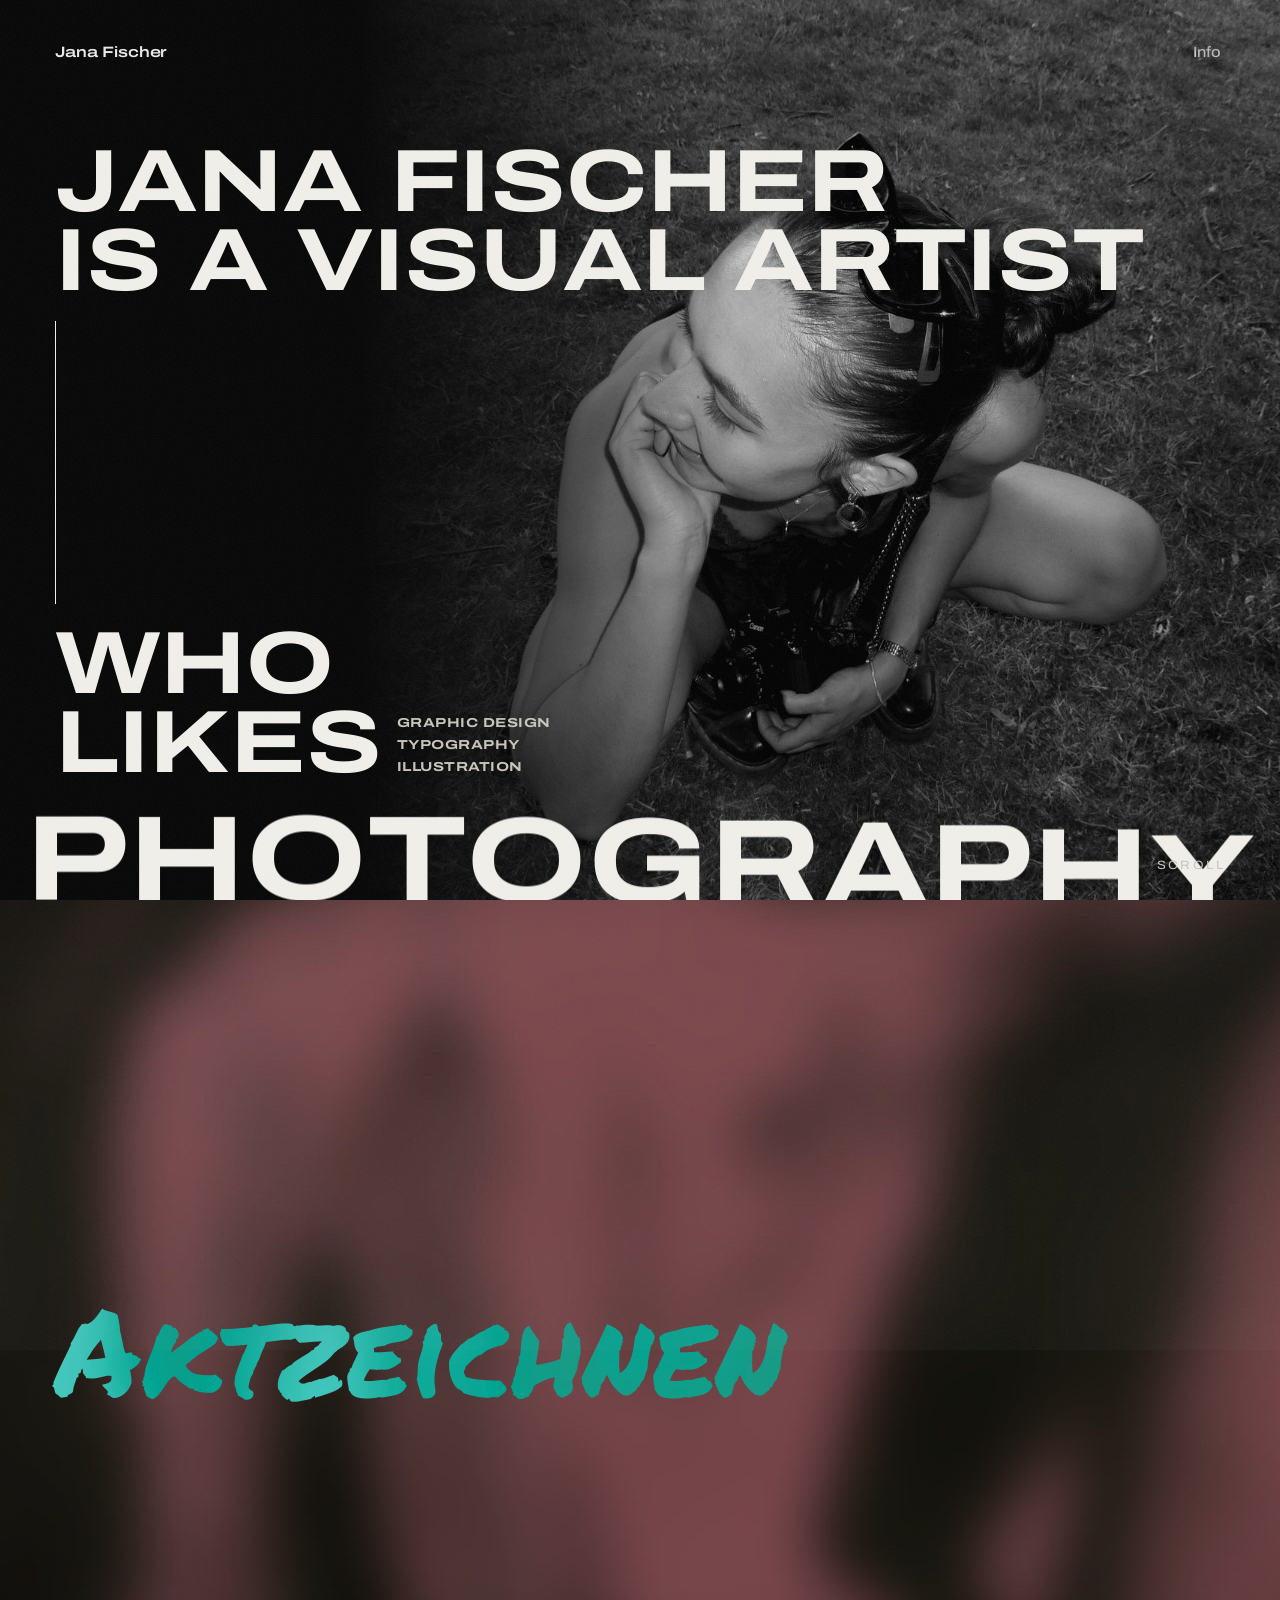
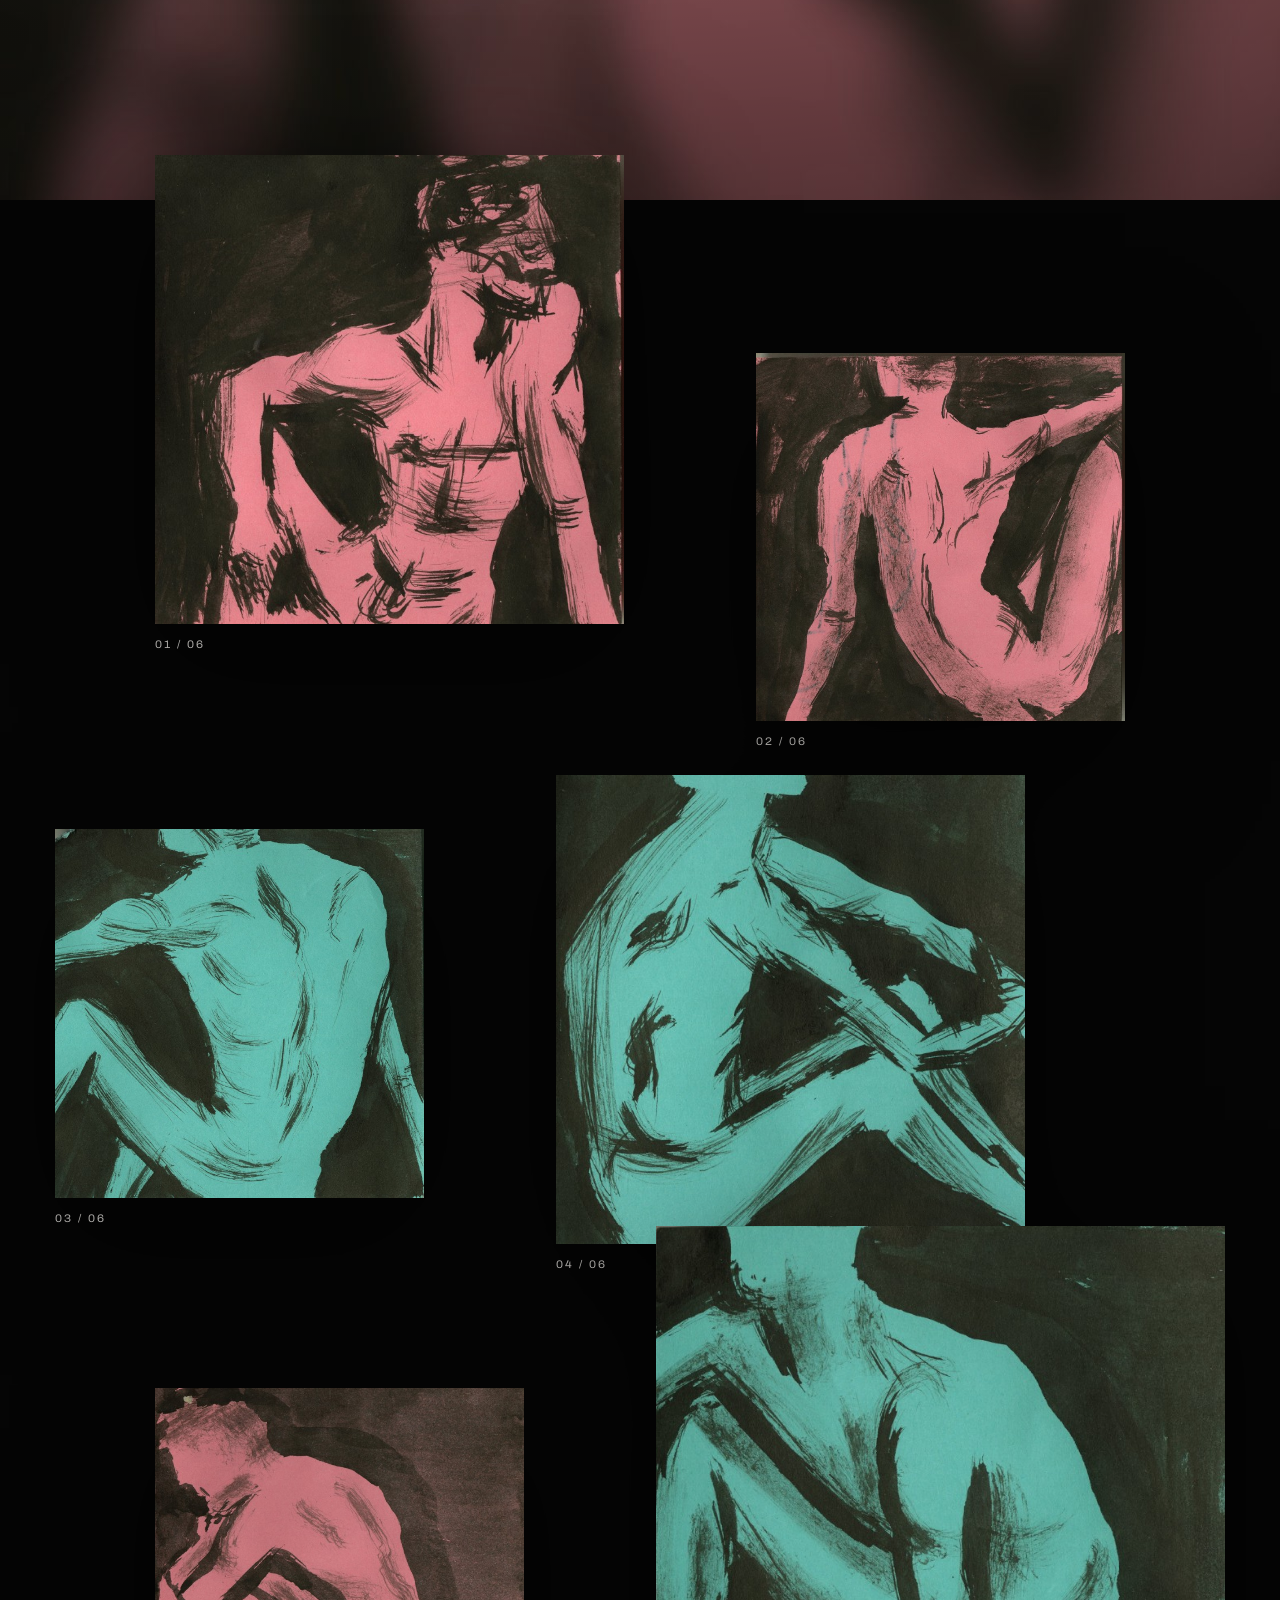
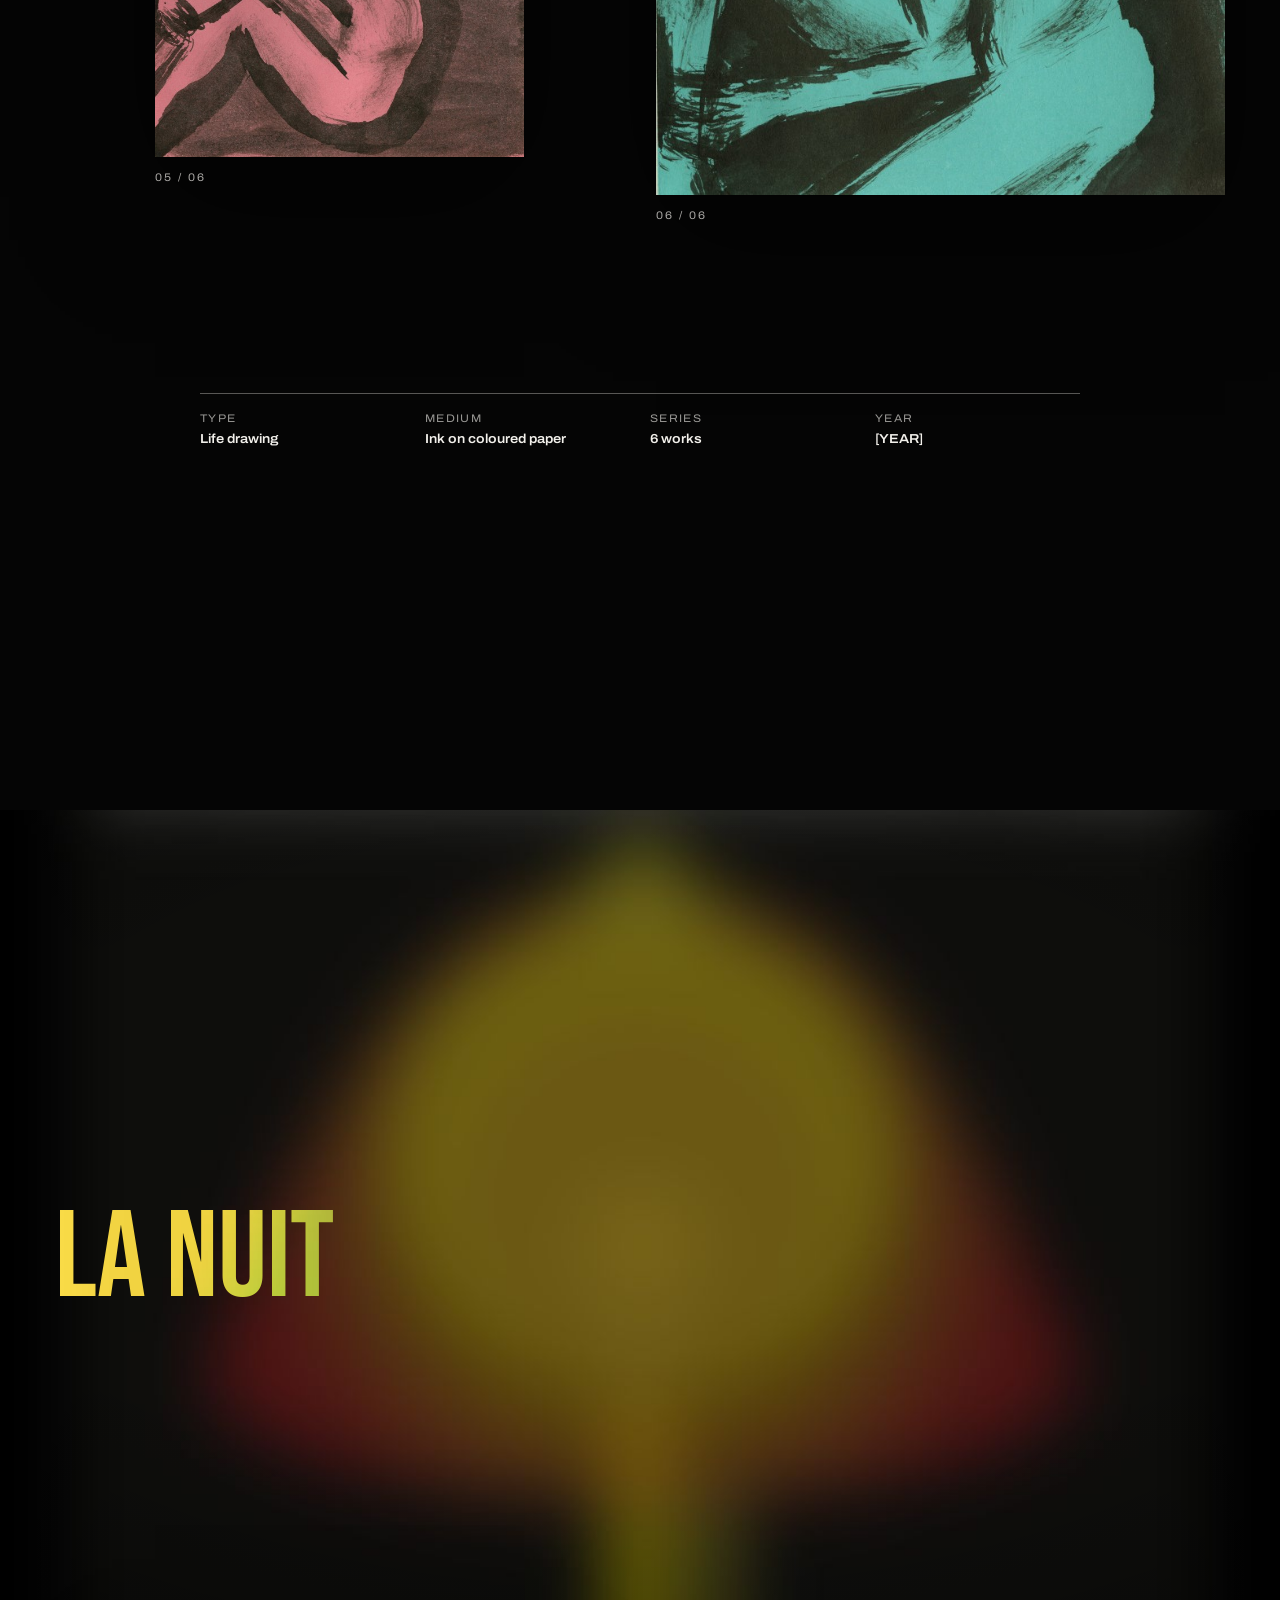
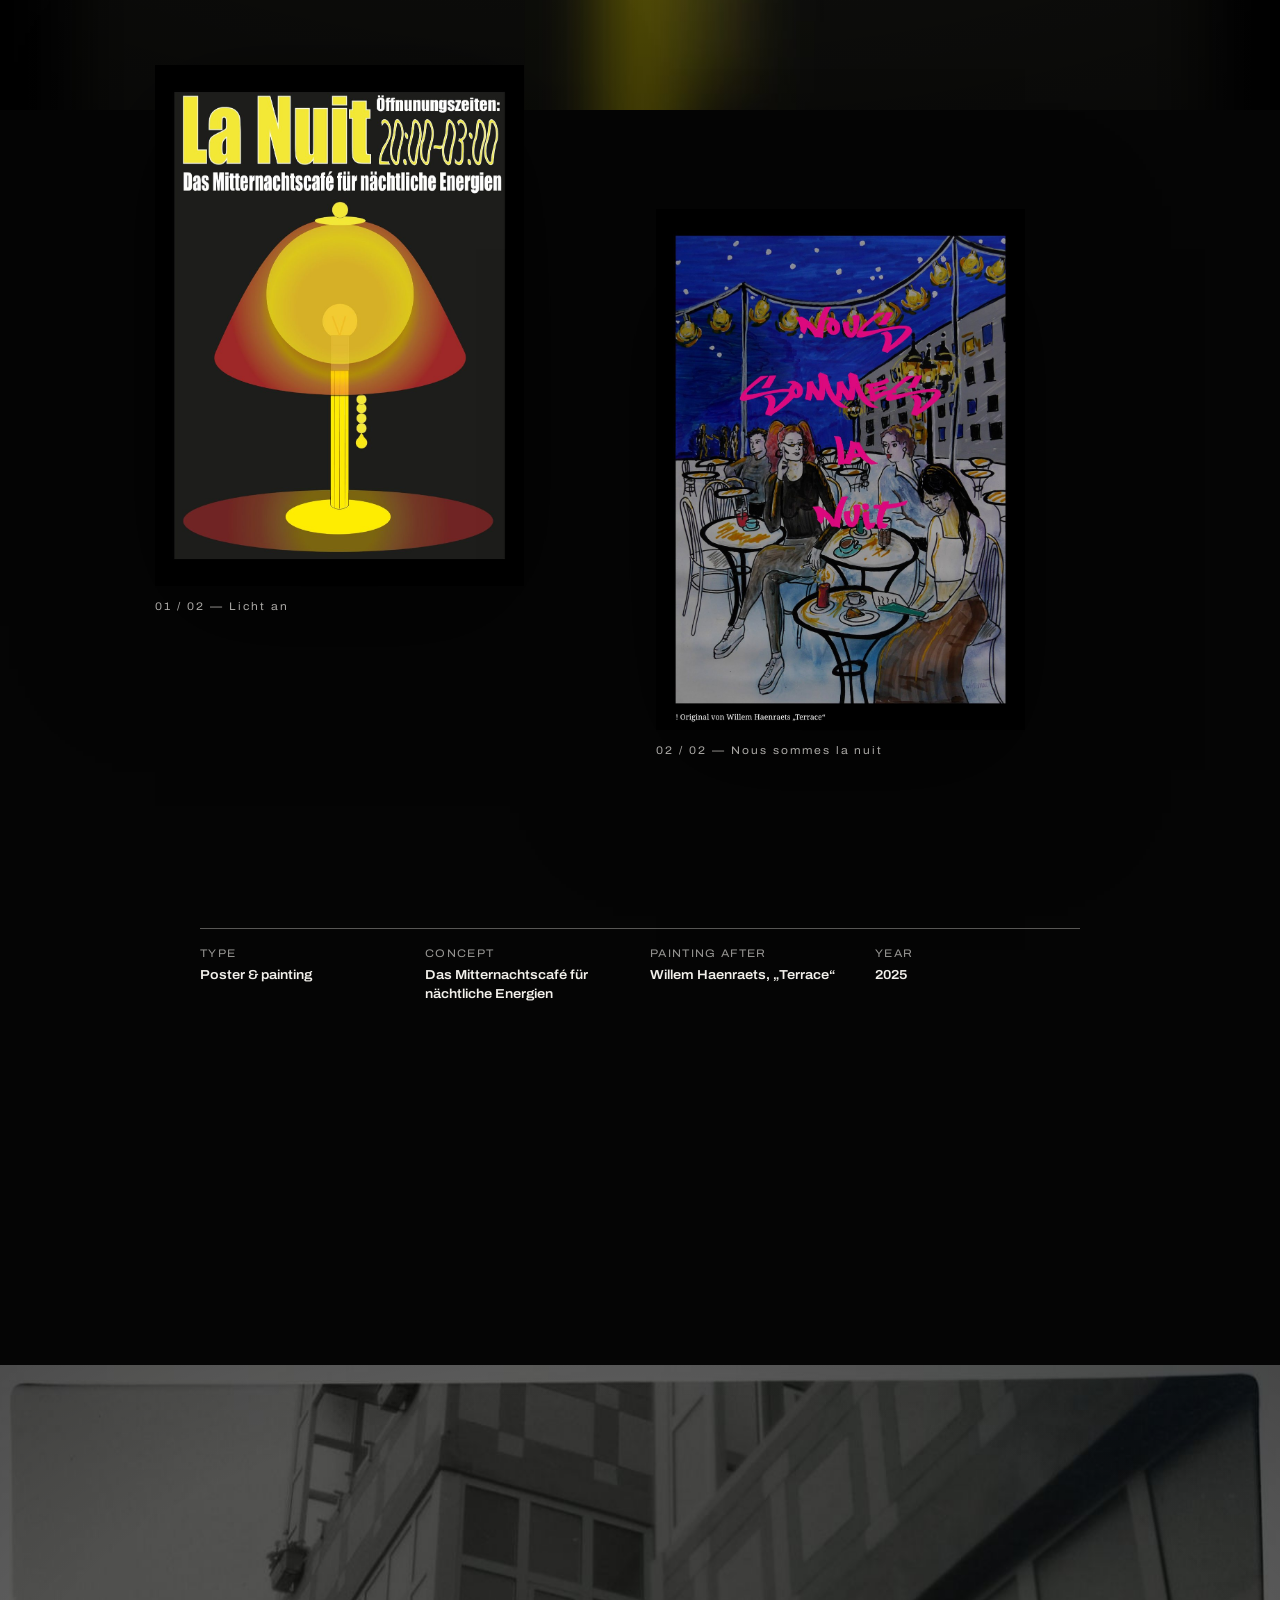
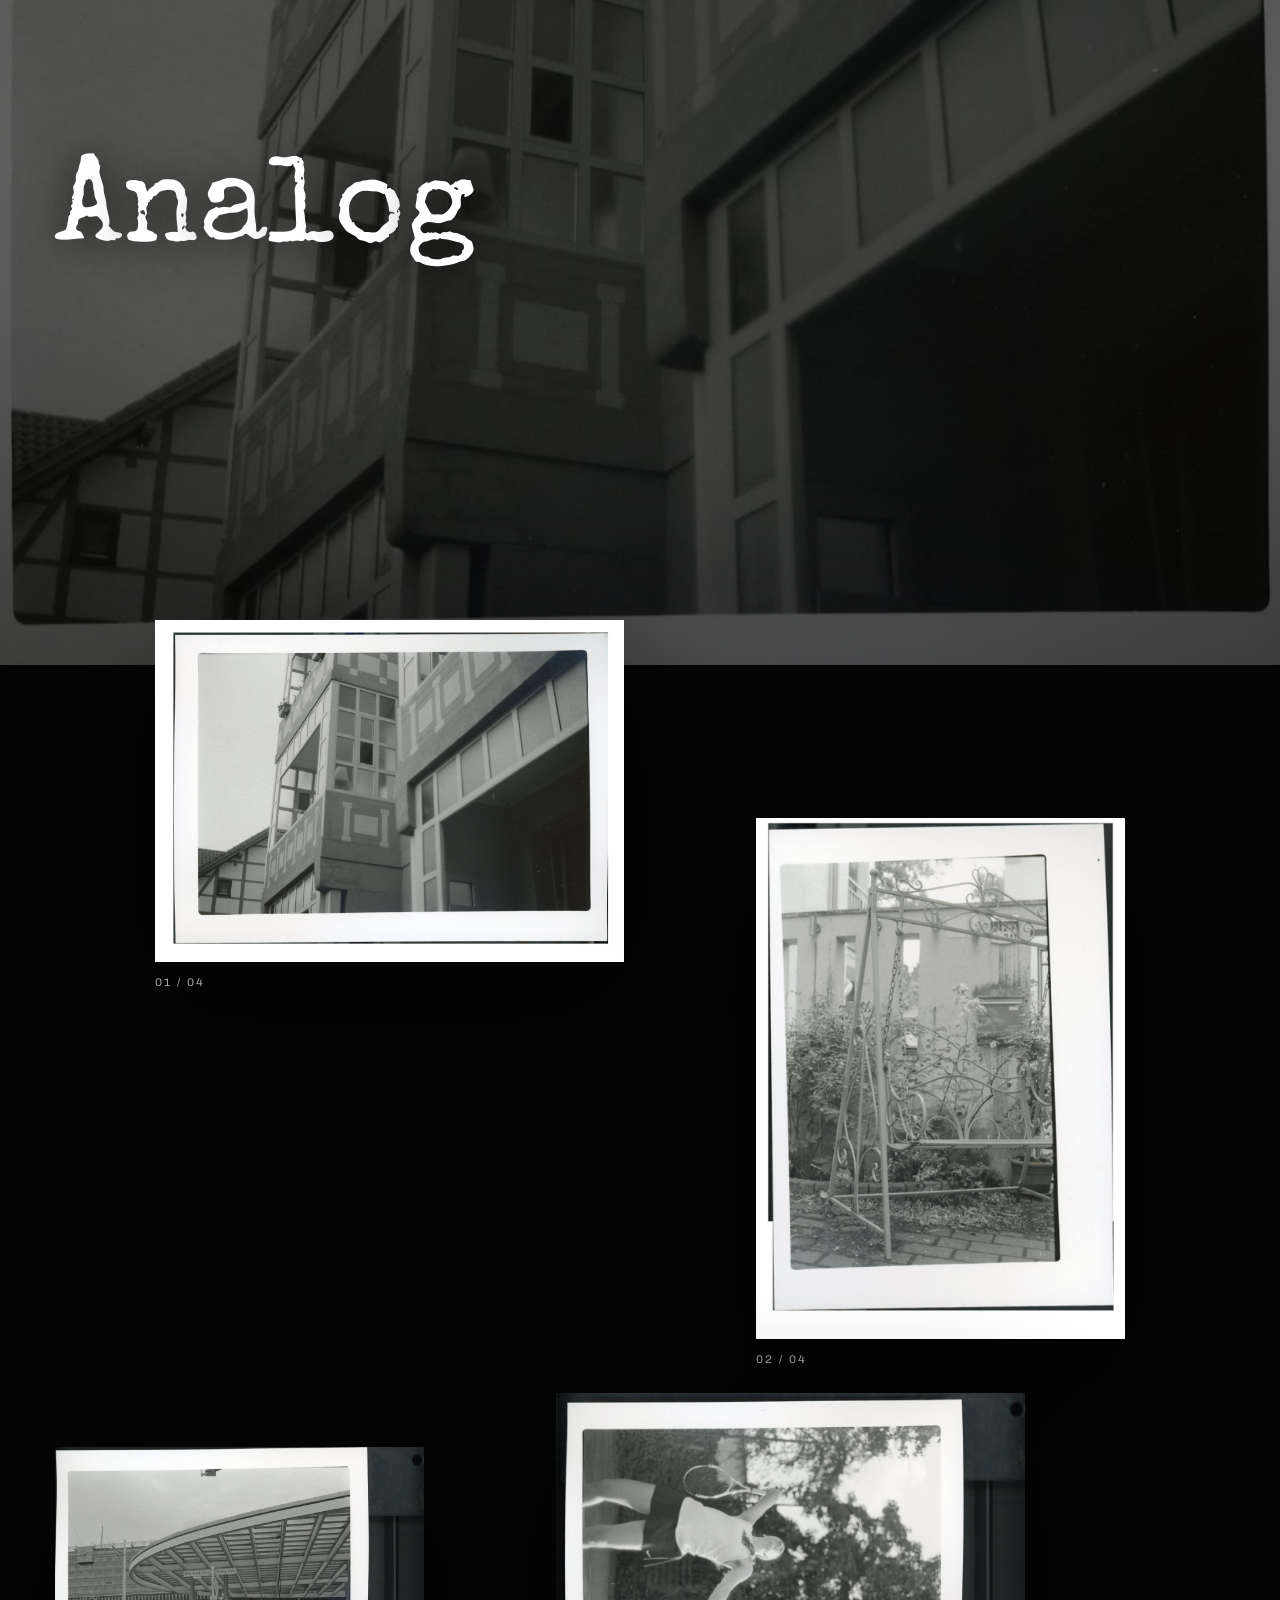
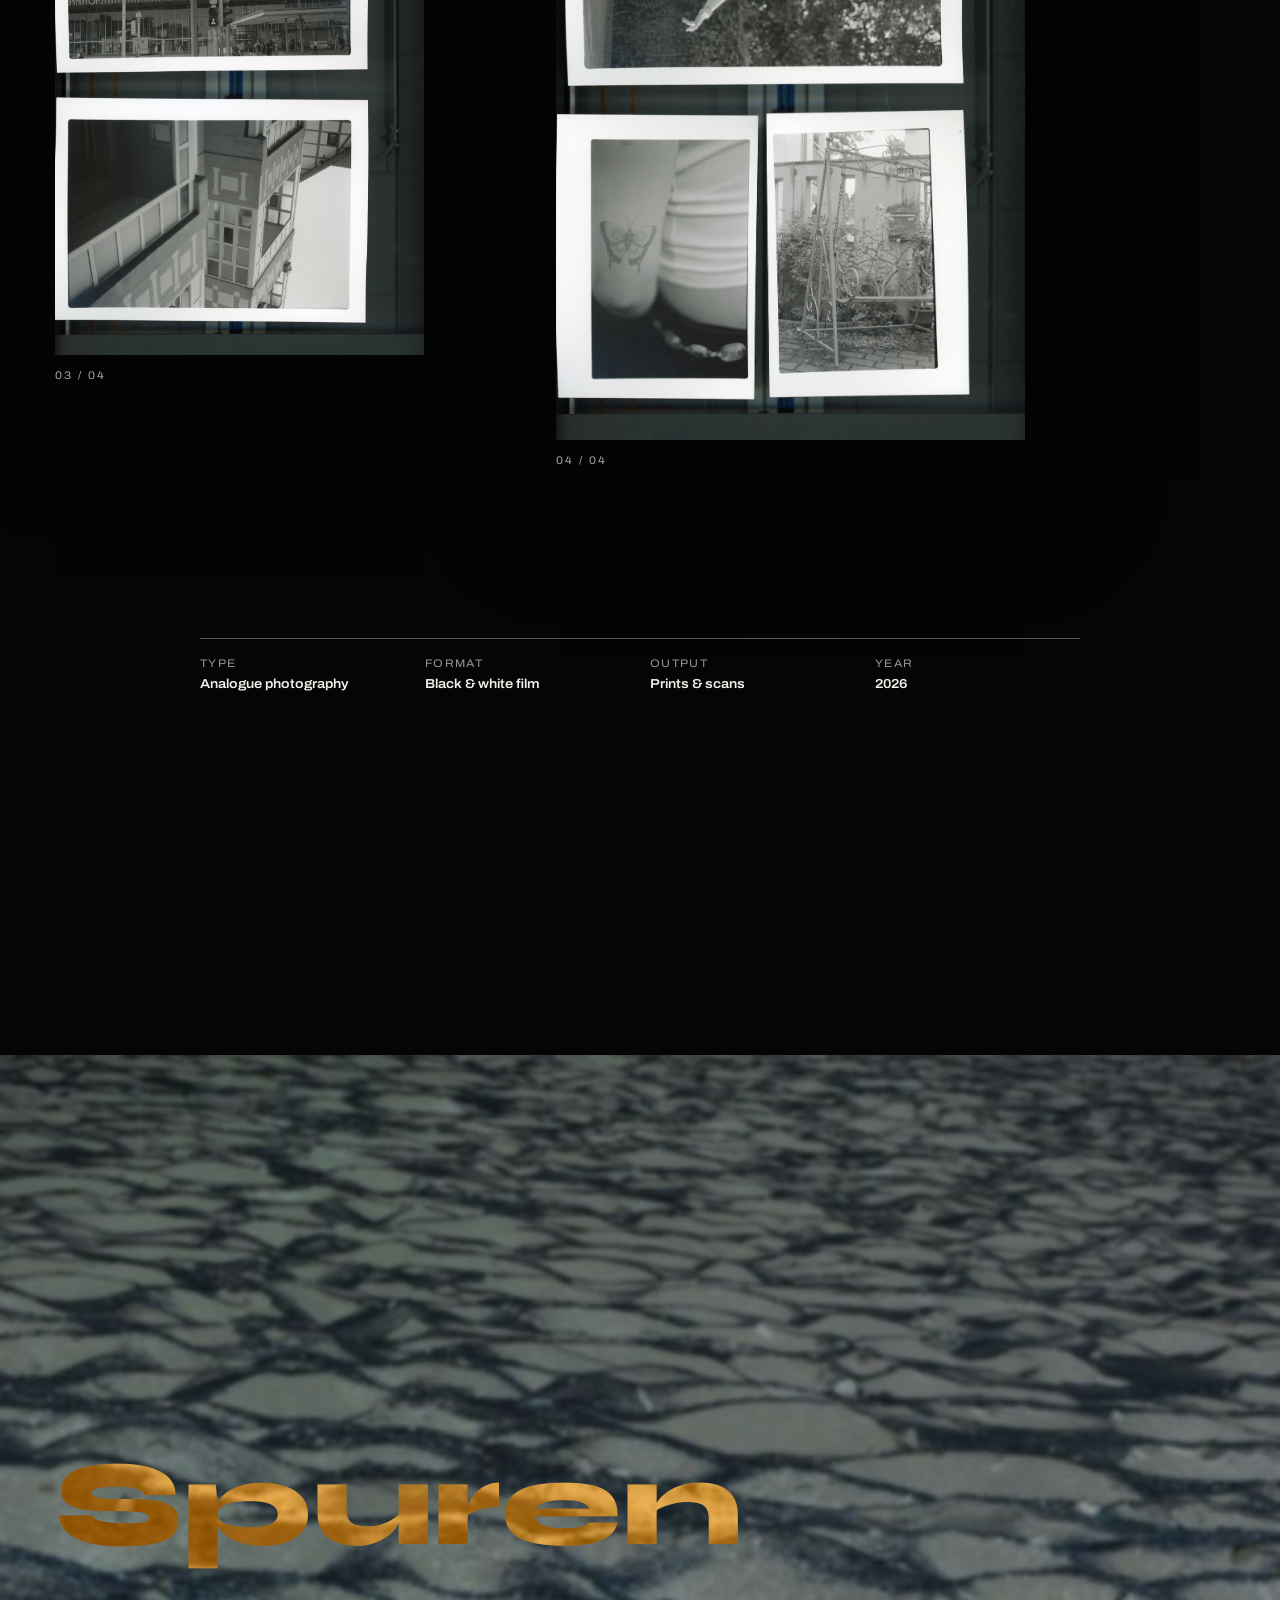
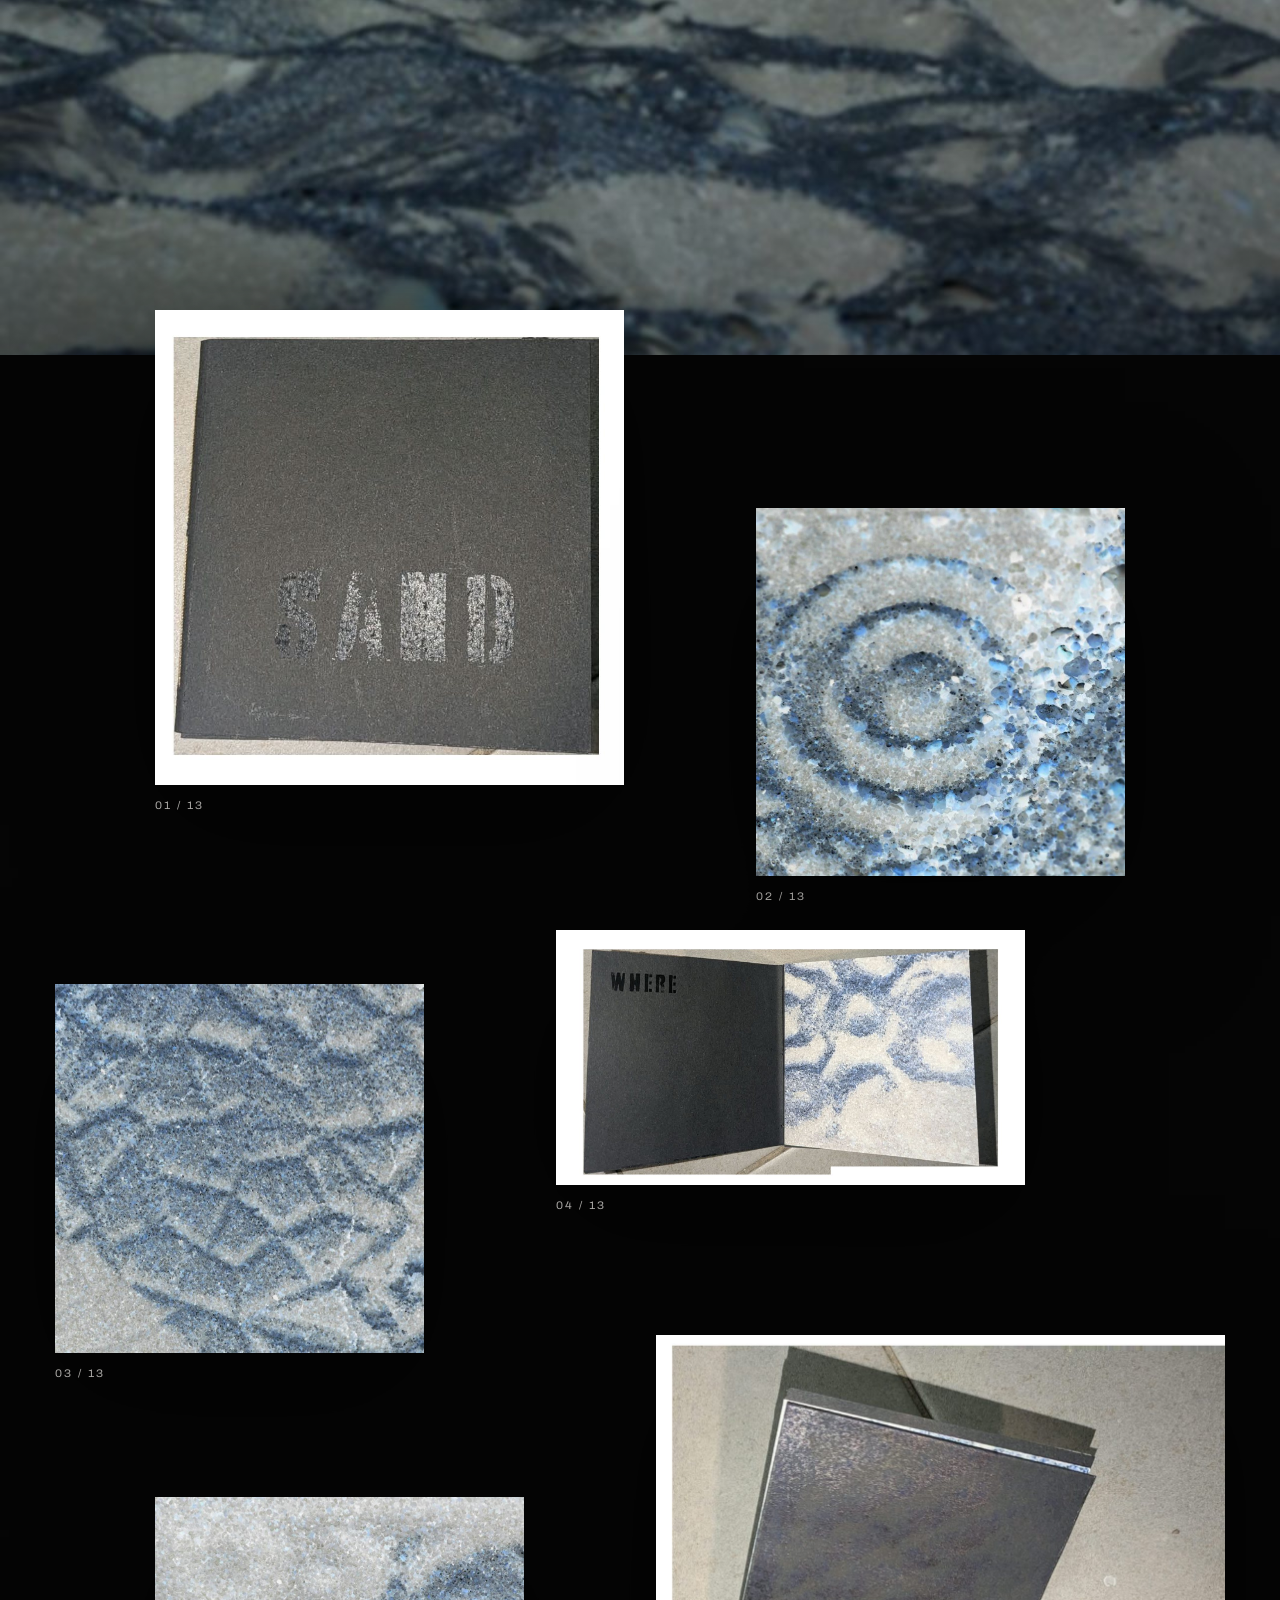
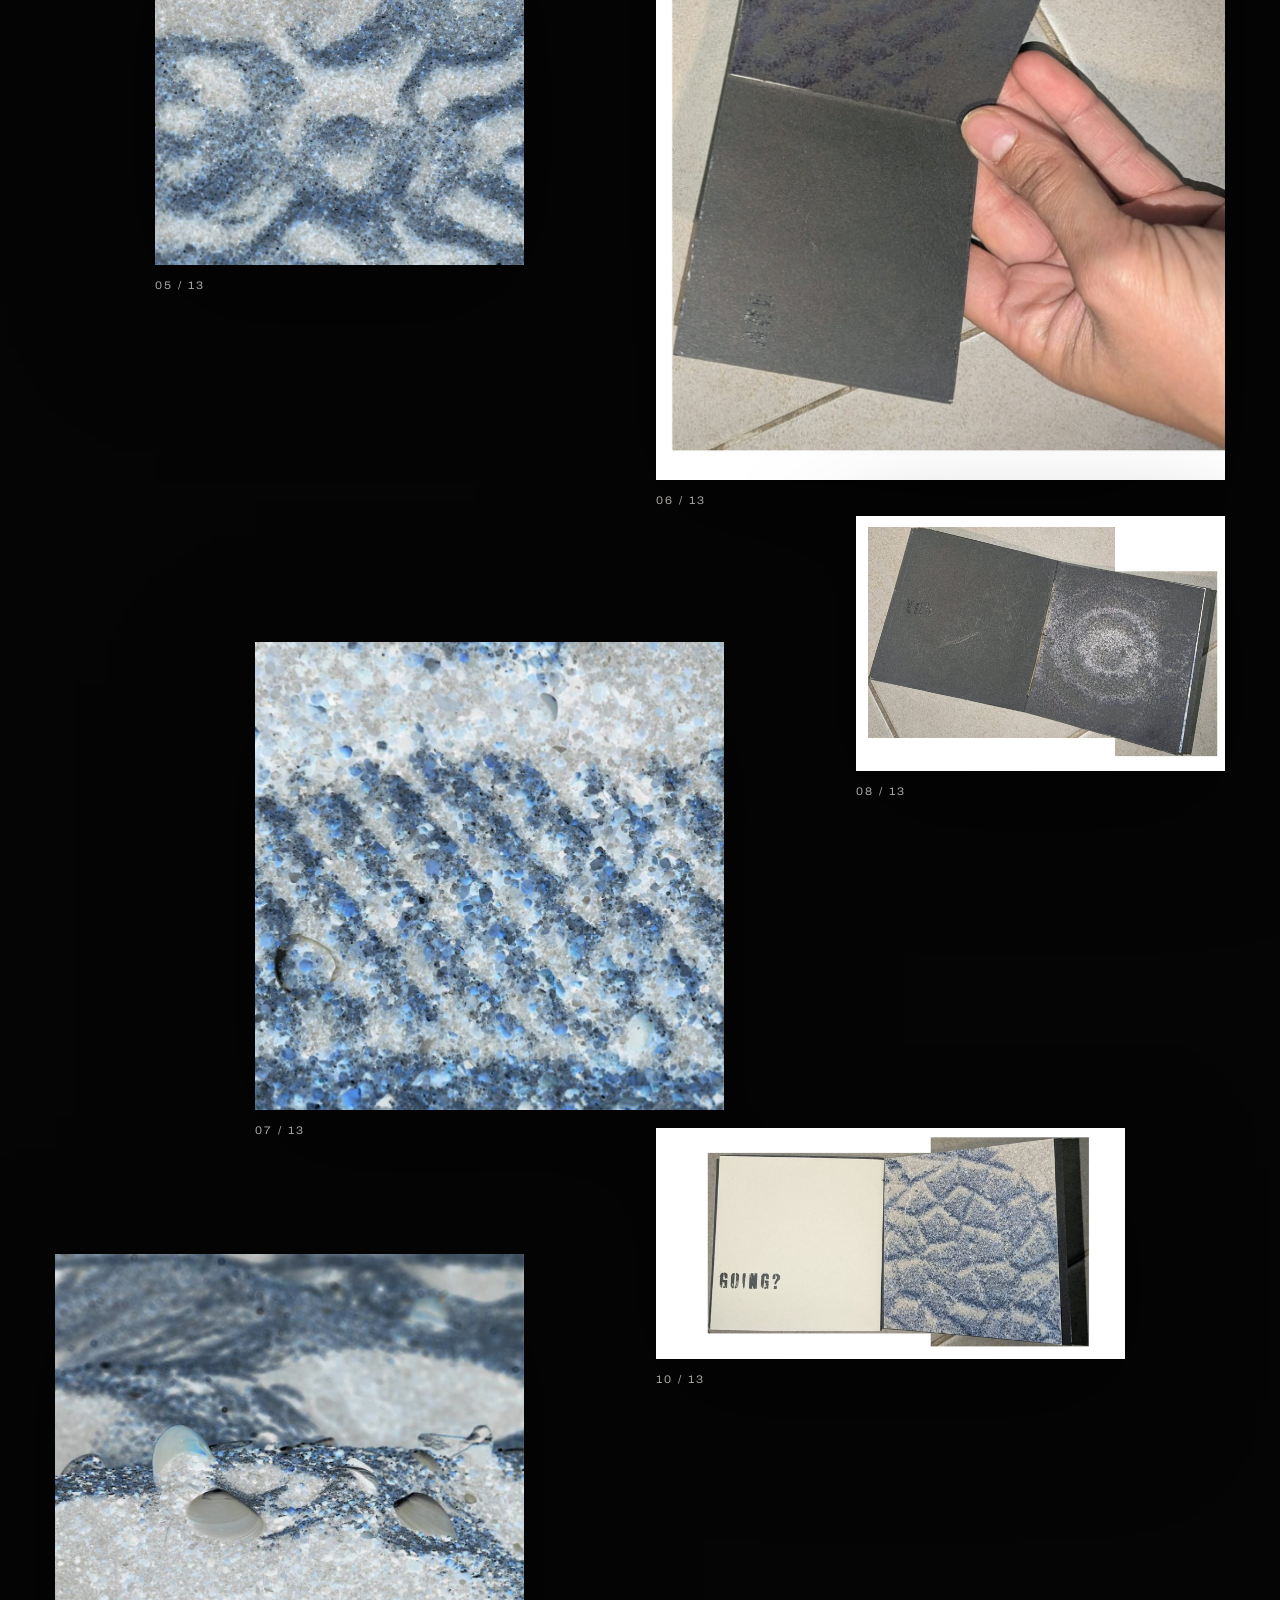
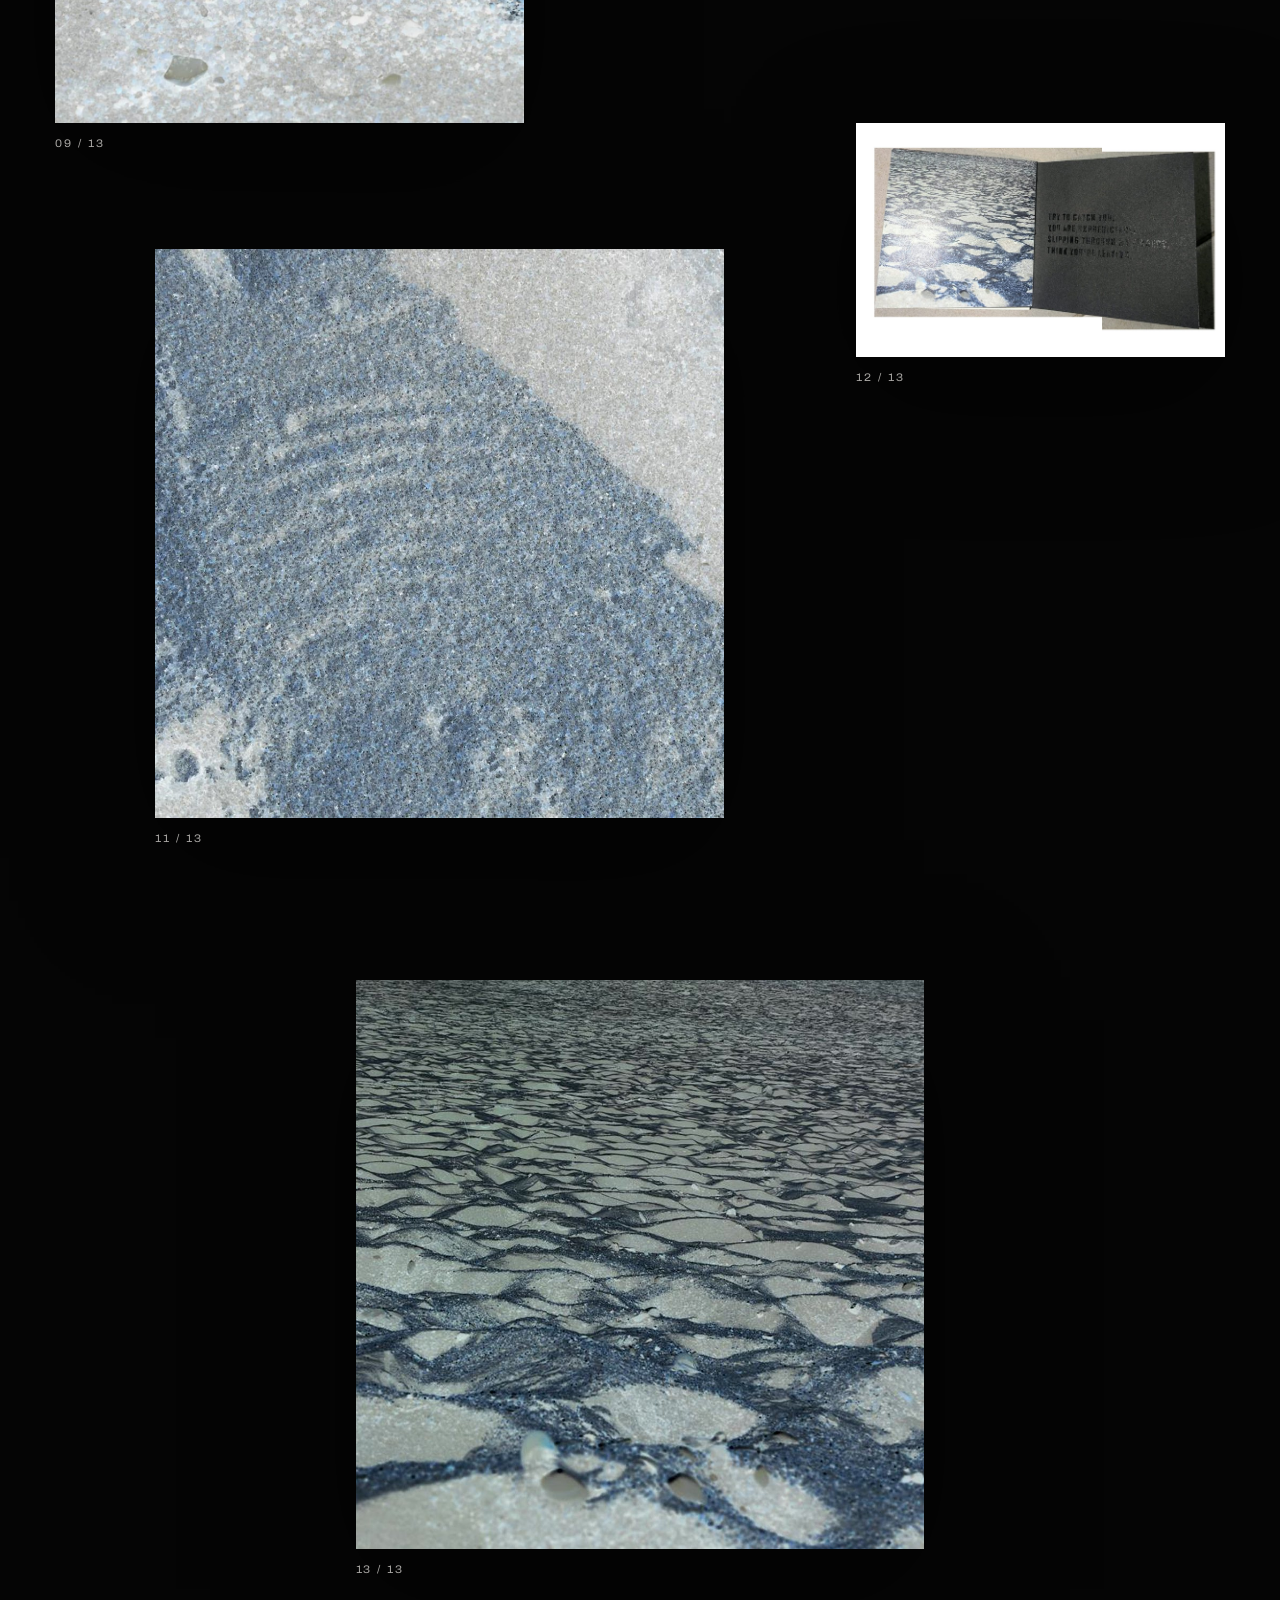
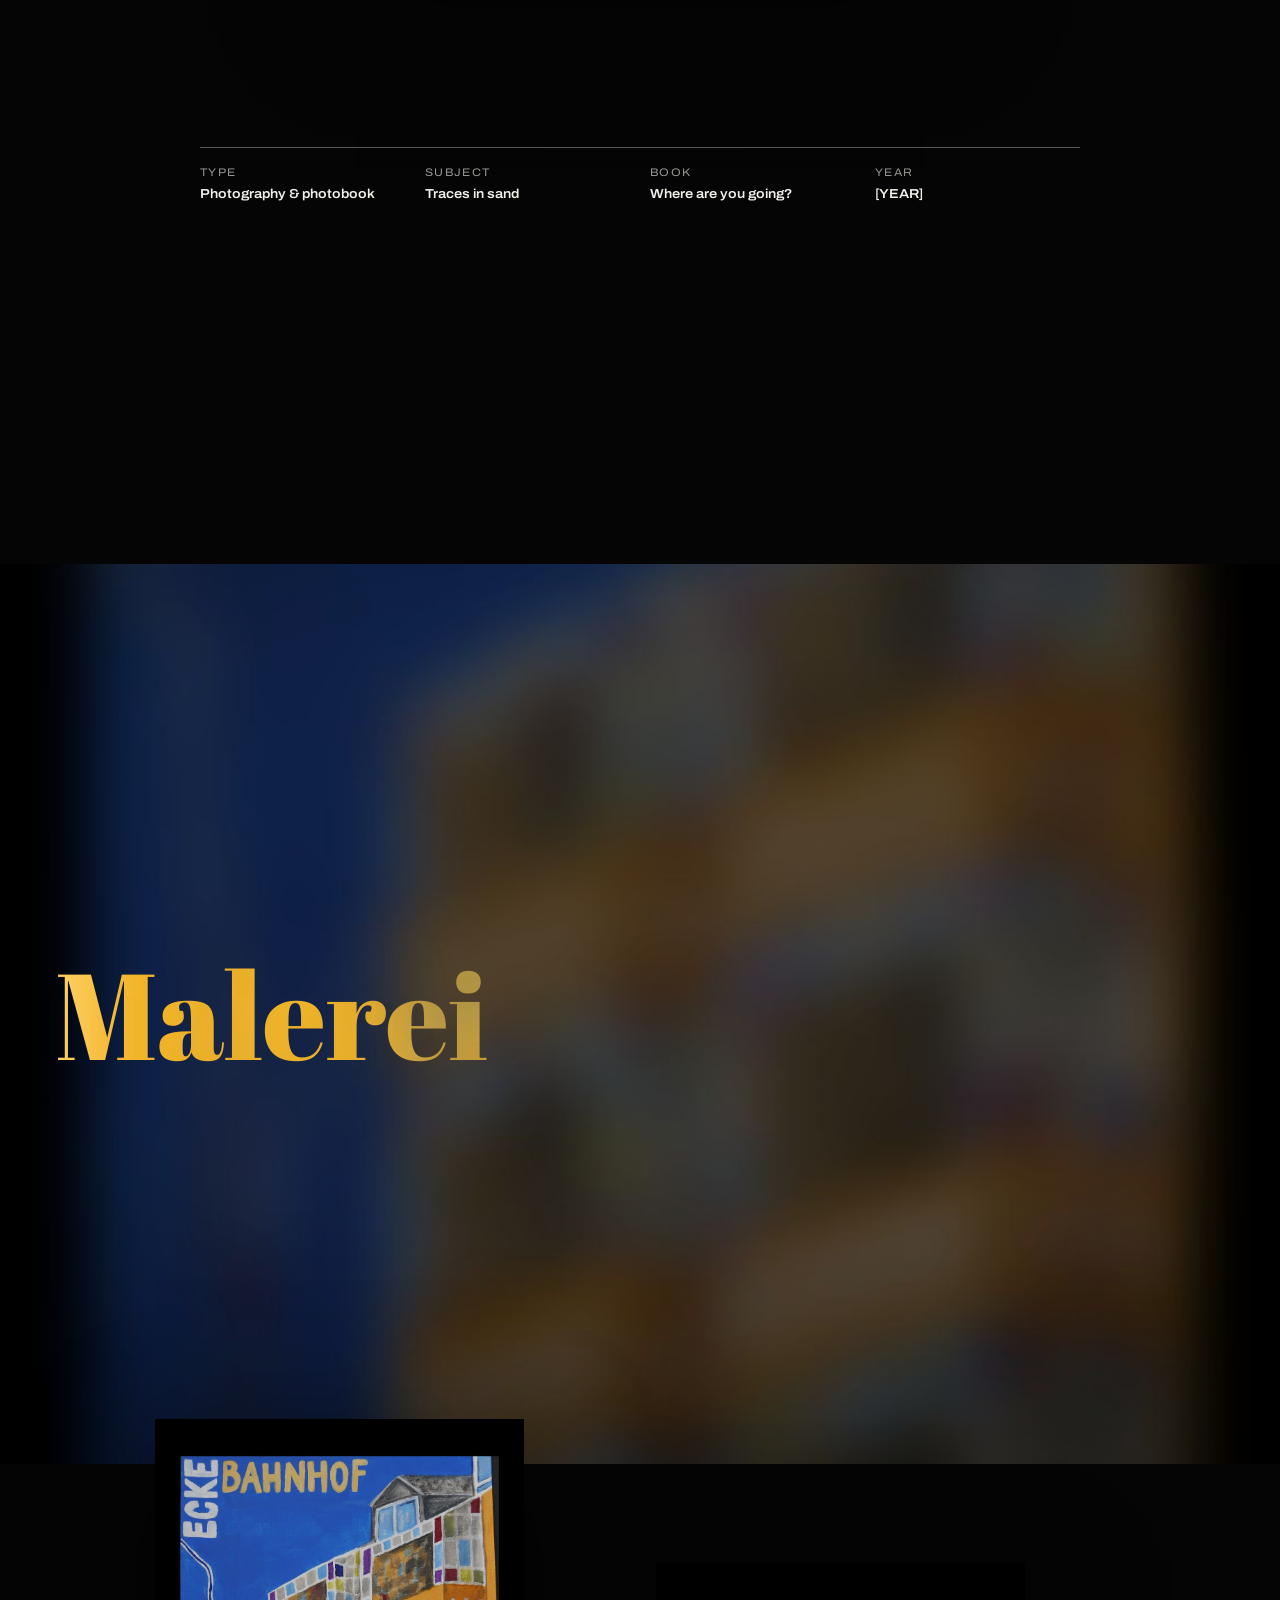
==== jana-website/index.html @ f79c6b00 "Add JF favicon" ====
<!DOCTYPE html>
<html lang="en">
<head>
<meta charset="utf-8">
<meta name="viewport" content="width=device-width, initial-scale=1">
<title>Jana Fischer – Visual Artist</title>
<link rel="icon" type="image/svg+xml" href="data:image/svg+xml,%3Csvg xmlns=%27http://www.w3.org/2000/svg%27 viewBox=%270 0 64 64%27%3E%3Crect width=%2764%27 height=%2764%27 rx=%2714%27 fill=%27%23050505%27/%3E%3Ctext x=%2732%27 y=%2744.5%27 font-family=%27Arial Black,Arial,Helvetica,sans-serif%27 font-weight=%27900%27 font-size=%2731%27 letter-spacing=%27-1.5%27 text-anchor=%27middle%27 fill=%27%23f2f0eb%27%3EJF%3C/text%3E%3C/svg%3E">
<link href="css/fonts.css" rel="stylesheet">
<style>
:root{--bg:#050505;--fg:#f2f0eb;--muted:#9a978f;--pad:clamp(20px,4.3vw,64px)}
*{box-sizing:border-box;margin:0;padding:0}
html{background:var(--bg)}
body{background:var(--bg);color:var(--fg);font-family:Archivo,system-ui,sans-serif;font-stretch:110%;-webkit-font-smoothing:antialiased;overflow-x:hidden}
body.loading{overflow:hidden}
a{color:inherit;text-decoration:none}
img{display:block;max-width:100%}
.wide{font-family:Archivo,sans-serif;font-stretch:125%;font-weight:700;text-transform:uppercase;letter-spacing:-.01em}
.char{display:inline-block;will-change:transform}
.line-mask{display:block;overflow:hidden;padding-bottom:.04em}

/* grain */
.grain{position:fixed;inset:-50%;z-index:90;pointer-events:none;opacity:.07;background-image:url("data:image/svg+xml,%3Csvg xmlns='http://www.w3.org/2000/svg' width='160' height='160'%3E%3Cfilter id='n'%3E%3CfeTurbulence type='fractalNoise' baseFrequency='.9' numOctaves='3' stitchTiles='stitch'/%3E%3C/filter%3E%3Crect width='100%25' height='100%25' filter='url(%23n)'/%3E%3C/svg%3E");animation:grain 1s steps(6) infinite}
@keyframes grain{0%{transform:translate(0,0)}20%{transform:translate(-3%,2%)}40%{transform:translate(2%,-4%)}60%{transform:translate(-4%,-1%)}80%{transform:translate(3%,3%)}100%{transform:translate(0,0)}}

/* preloader */
.loader{position:fixed;inset:0;z-index:100;background:#050505;display:flex;flex-direction:column;justify-content:space-between;padding:var(--pad);clip-path:circle(150% at 50% 50%)}
.loader-top,.loader-bottom{display:flex;justify-content:space-between;align-items:flex-end;font-size:13px;letter-spacing:.14em;text-transform:uppercase;color:#9a978f;position:relative}
.loader-name{position:absolute;inset:0;display:flex;align-items:center;justify-content:center;font-size:clamp(48px,11vw,170px);line-height:1;color:var(--fg);white-space:nowrap;pointer-events:none}
.loader-disc{display:flex;gap:10px;align-items:baseline}
.loader-disc b{font-weight:600;color:var(--fg);min-width:14ch}
.loader-count{font-family:Archivo,sans-serif;font-stretch:125%;font-weight:700;font-size:clamp(40px,6vw,88px);line-height:.8;color:var(--fg);letter-spacing:-.02em}
.loader-bar{position:absolute;left:0;bottom:0;height:2px;width:100%;background:var(--fg);transform-origin:left;transform:scaleX(0)}
/* nav */
.nav{position:fixed;top:0;left:0;right:0;z-index:50;display:flex;justify-content:space-between;align-items:center;padding:30px var(--pad);mix-blend-mode:difference;font-size:15px;font-weight:500}
.nav button{background:none;border:0;color:inherit;font:inherit;cursor:pointer;min-height:44px;padding:0 4px}

/* info overlay */
.info{position:fixed;inset:0;z-index:60;background:#f2f0eb;color:#050505;padding:110px var(--pad) var(--pad);display:flex;flex-direction:column;justify-content:space-between;clip-path:inset(0 0 100% 0);transition:clip-path .9s cubic-bezier(.77,0,.18,1)}
.info.open{clip-path:inset(0 0 0 0)}
.info-close{position:absolute;top:30px;right:var(--pad);background:none;border:0;font:inherit;font-size:15px;font-weight:500;cursor:pointer;min-height:44px}
.info-links{display:flex;flex-direction:column;gap:4px}
.info-links a{font-size:clamp(44px,8vw,120px);line-height:1;transition:transform .4s,color .3s;display:inline-block}
.info-links a:hover{transform:translateX(24px);color:#b0160a}
.info-bio{max-width:520px;font-size:17px;line-height:1.55;font-stretch:100%}

/* hero */
.hero{position:relative;height:100vh;min-height:620px;overflow:hidden}
.hero-img{position:absolute;inset:0;left:28%}
.hero-img canvas,.hero-img .slide{position:absolute;inset:0;width:100%;height:100%}
.hero-img .slide{object-fit:cover;opacity:0;transition:opacity 1s}
.hero-img .slide.on{opacity:1}
.hero-img.gl .slide{display:none}
.t-head,.t-giant{transition:none}
.likes-list button{display:block;background:none;border:0;padding:0;color:#c9c5bc;font:inherit;text-transform:uppercase;letter-spacing:.04em;cursor:pointer;text-align:left;line-height:1.25;min-height:22px}
.likes-list button:hover,.likes-list button:focus-visible{color:#fff;text-decoration:underline;text-underline-offset:3px;outline:none}
.likes-list button span{display:block}
.giant{pointer-events:none}
.hero-img::before{content:"";position:absolute;inset:0;z-index:1;background:linear-gradient(90deg,var(--bg) 0%,rgba(5,5,5,.6) 18%,rgba(5,5,5,0) 40%)}
.hero-head{position:absolute;left:var(--pad);top:16vh;z-index:3;font-size:clamp(40px,6.9vw,100px);line-height:.86}
.hero-rule{position:absolute;left:var(--pad);top:calc(16vh + clamp(40px,6.9vw,100px)*1.9);height:34vh;width:1px;background:var(--fg);transform-origin:top;z-index:3}
.hero-likes{position:absolute;left:var(--pad);bottom:calc(var(--giant-ink,30vh) + 3.5vh);z-index:3;display:flex;align-items:flex-end;gap:16px}
.hero-likes h2{font-size:clamp(40px,6.9vw,100px);line-height:.86;font-weight:700}
.likes-list{list-style:none;font-size:13px;font-weight:700;line-height:1.25;letter-spacing:.04em;color:#c9c5bc;padding-bottom:6px}
.likes-list li{overflow:hidden}.likes-list span{display:block}
.giant{position:absolute;left:0;right:0;bottom:var(--giant-off,0px);z-index:3;white-space:nowrap;line-height:.8;text-align:center;font-size:var(--giant)}
.scroll-hint{position:absolute;right:var(--pad);bottom:28px;z-index:4;font-size:12px;letter-spacing:.2em;text-transform:uppercase;color:#c9c5bc}

/* projects */
.project{position:relative}
.p-bg{position:sticky;top:0;height:100vh;margin-bottom:-100vh;overflow:hidden;z-index:0}
.p-bg img,.p-bg .ph{position:absolute;inset:0;width:100%;height:100%;object-fit:cover}
.p-bg::after{content:"";position:absolute;inset:0;background:radial-gradient(120% 90% at 50% 40%,transparent 40%,rgba(0,0,0,.55))}
.p-title-wrap{position:sticky;top:0;height:100vh;margin-bottom:-100vh;z-index:3;pointer-events:none;mix-blend-mode:difference;display:flex;align-items:center;padding:0 var(--pad)}
.p-title{font-size:clamp(56px,9.5vw,150px);line-height:1;white-space:nowrap}
.p-content{position:relative;z-index:2;padding:95vh var(--pad) 40vh;display:flex;flex-direction:column;align-items:center;gap:22vh}
.card{width:min(70vw,880px);position:relative;box-shadow:0 40px 120px rgba(0,0,0,.6)}
.card img,.card .ph{width:100%;aspect-ratio:var(--ar,3/2);object-fit:cover;display:block}
.card.small{order:2;width:min(34vw,380px);align-self:flex-end;margin-right:-2vw}
.card.small.left{align-self:flex-start;margin-left:-2vw;margin-right:0}
.meta{order:1;width:min(70vw,880px);display:grid;grid-template-columns:repeat(4,minmax(0,1fr));gap:20px;font-size:13px;line-height:1.5;margin-top:-20vh;padding-top:16px;border-top:1px solid rgba(242,240,235,.35)}
.meta dt{color:rgba(242,240,235,.62);text-transform:uppercase;letter-spacing:.12em;font-size:11px;margin-bottom:4px}
.meta dd{font-weight:600}
.ph{position:relative}
.ph-label{position:absolute;left:16px;bottom:14px;font-size:11px;letter-spacing:.18em;text-transform:uppercase;color:rgba(255,255,255,.7)}
.frame-marks{position:absolute;inset:0;pointer-events:none;border:1px solid rgba(255,255,255,.18);margin:14px}

.gallery{order:0;width:100%;max-width:1400px;display:grid;grid-template-columns:repeat(12,minmax(0,1fr));column-gap:2.5vw;row-gap:12vh}
.gallery figure{position:relative;align-self:start;box-shadow:0 40px 120px rgba(0,0,0,.55)}
.gallery img{width:100%;height:auto;display:block}
.gallery figcaption{position:absolute;left:0;bottom:-26px;font-size:11px;letter-spacing:.18em;color:rgba(242,240,235,.7)}
@media (max-width:760px){.gallery{grid-template-columns:repeat(2,minmax(0,1fr));row-gap:8vh}.gallery figure{grid-column:auto!important;margin-top:0!important}.gallery figure:nth-child(even){margin-top:10vh!important}}

.browser{height:22px;background:#e9e6df;display:flex;align-items:center;gap:6px;padding:0 10px}.browser span{width:8px;height:8px;border-radius:50%;background:#b9b4aa}
.p-title-wrap.noblend{mix-blend-mode:normal}.noblend .p-title{text-shadow:0 2px 40px rgba(0,0,0,.7)}
.profile{display:grid;grid-template-columns:minmax(0,2fr) minmax(0,1fr) minmax(0,1fr);gap:48px;align-items:start;padding-bottom:64px;border-bottom:1px solid #222}
.profile h3{font-size:13px;font-weight:700;letter-spacing:.14em;text-transform:uppercase;margin-bottom:18px;color:var(--muted)}
.profile-text{font-size:clamp(22px,2.4vw,34px);line-height:1.3;font-stretch:100%;font-weight:400;max-width:30ch}
.profile dl{display:flex;flex-direction:column;gap:18px}
.profile dt{font-size:11px;letter-spacing:.16em;text-transform:uppercase;color:var(--muted);margin-bottom:4px}
.profile dd{font-size:17px;font-weight:600;font-stretch:100%}
.profile dd a{border-bottom:1px solid currentColor}
.profile ul{list-style:none;font-size:17px;font-weight:600;line-height:1.7;font-stretch:100%}
@media (max-width:760px){.profile{grid-template-columns:1fr}}
/* colophon */
.colophon{position:relative;z-index:4;background:var(--bg);padding:22vh var(--pad) 40px;display:flex;flex-direction:column;gap:80px}
.colophon h2{font-size:clamp(56px,9.5vw,150px);line-height:.9}
.cols{display:grid;grid-template-columns:repeat(4,minmax(0,1fr));gap:32px}
.cols h3{font-size:13px;font-weight:700;letter-spacing:.14em;text-transform:uppercase;margin-bottom:14px}
.cols p,.cols li{font-size:15px;line-height:1.7;color:#c9c5bc;list-style:none;font-stretch:100%}
.contact{font-size:clamp(28px,4.4vw,64px);line-height:1.05}
.contact a{border-bottom:2px solid currentColor}
.foot{display:flex;flex-wrap:wrap;justify-content:space-between;gap:16px;font-size:13px;color:var(--muted);padding-top:24px;border-top:1px solid #222}

@media (max-width:760px){
  .hero-img{left:0}.hero-img::before{background:linear-gradient(0deg,var(--bg) 10%,rgba(5,5,5,.2) 60%,rgba(5,5,5,.7) 100%)}
  .hero-rule{display:none}
  .card{width:88vw}.card.small{width:58vw}.meta{width:88vw;grid-template-columns:repeat(2,minmax(0,1fr))}
  .cols{grid-template-columns:repeat(2,minmax(0,1fr))}
  .p-title{font-size:13vw}
}
@media (prefers-reduced-motion:reduce){.grain{animation:none}}
</style>
</head>
<body class="loading">

<div class="grain" aria-hidden="true"></div>

<div class="loader" aria-hidden="true">
  <div class="loader-top"><span>Portfolio</span><span>2026</span></div>
  <div class="loader-name" id="loaderName">Jana Fischer</div>
  <div class="loader-bottom">
    <span class="loader-disc">Loading <b id="loaderDisc">Photography</b></span>
    <span class="loader-count"><span id="count">0</span></span>
  </div>
  <div class="loader-bar" id="loaderBar"></div>
</div>

<header class="nav">
  <a href="#top" class="wide" style="font-size:15px;text-transform:none;font-weight:600">Jana Fischer</a>
  <button type="button" id="infoOpen" aria-expanded="false" aria-controls="info">Info</button>
</header>

<div class="info" id="info" role="dialog" aria-label="Info" aria-hidden="true">
  <button type="button" class="info-close" id="infoClose">Close</button>
  <nav class="info-links wide" aria-label="Contact">
    <a href="mailto:Jana.fischr2001@gmail.com">Email</a>
    <a href="tel:+4915208749627">Phone</a>
    <a href="#contact">Profil</a>
  </nav>
  <p class="info-bio">Jana Fischer is a photographer and visual communication student. She works with film, ink, sand and code: analogue prints, life drawings, photobooks and websites.</p>
</div>

<main id="top">
  <!-- HERO -->
  <section class="hero" id="hero">
    <div class="hero-img" id="heroImg" role="img" aria-label="Portrait of Jana Fischer">
      <img class="slide on" src="img/jana-3.jpg" alt="">
      <img class="slide" src="img/jana-2.jpg" alt="">
      <img class="slide" src="img/jana-1.jpg" alt="">
      <img class="slide" src="img/jana-4.jpg" alt="">
    </div>
    <h1 class="hero-head t-head">
      <span class="line-mask"><span class="split">Jana Fischer</span></span>
      <span class="line-mask"><span class="split">is a Visual Artist</span></span>
    </h1>
    <div class="hero-rule" aria-hidden="true"></div>
    <div class="hero-likes">
      <h2 class="t-head"><span class="line-mask"><span class="split">Who</span></span><span class="line-mask"><span class="split">Likes</span></span></h2>
      <ul class="likes-list wide" id="likes" aria-label="Choose what Jana likes"></ul>
    </div>
    <p class="giant t-giant" aria-live="polite"><span id="giant"></span></p>
    <span class="scroll-hint">Scroll</span>
  </section>

  <!-- PROJECTS -->
  <section class="project">
    <div class="p-bg"><img src="img/akt-bg.jpg" alt="" data-zoom></div>
    <div class="p-title-wrap" aria-hidden="true"><p class="p-title split" style="font-family:'Permanent Marker',cursive;color:#5fe0cf">Aktzeichnen</p></div>
    <div class="p-content">
      <h2 style="position:absolute;left:-9999px">Aktzeichnen – life drawing series</h2>
      <div class="gallery">
        <figure style="grid-column:2/7;margin-top:0" data-speed="-6"><img src="img/akt-1.jpg" alt="Ink life drawing of a figure on pink paper" width="688" height="688" loading="lazy"><figcaption>01 / 06</figcaption></figure>
        <figure style="grid-column:8/12;margin-top:22vh" data-speed="-18"><img src="img/akt-2.jpg" alt="Seated figure seen from behind, ink on pink paper" width="669" height="668" loading="lazy"><figcaption>02 / 06</figcaption></figure>
        <figure style="grid-column:1/5;margin-top:0" data-speed="-12"><img src="img/akt-3.jpg" alt="Torso, ink on turquoise paper" width="663" height="663" loading="lazy"><figcaption>03 / 06</figcaption></figure>
        <figure style="grid-column:6/11;margin-top:-6vh" data-speed="-4"><img src="img/akt-4.jpg" alt="Seated figure in profile, ink on turquoise paper" width="627" height="627" loading="lazy"><figcaption>04 / 06</figcaption></figure>
        <figure style="grid-column:2/6;margin-top:4vh" data-speed="-16"><img src="img/akt-5.jpg" alt="Crouching figure, ink on pink paper" width="638" height="639" loading="lazy"><figcaption>05 / 06</figcaption></figure>
        <figure style="grid-column:7/13;margin-top:-14vh" data-speed="-8"><img src="img/akt-6.jpg" alt="Torso with crossed arms, ink on turquoise paper" width="698" height="698" loading="lazy"><figcaption>06 / 06</figcaption></figure>
      </div>
      <dl class="meta" style="margin-top:0"><div><dt>Type</dt><dd>Life drawing</dd></div><div><dt>Medium</dt><dd>Ink on coloured paper</dd></div><div><dt>Series</dt><dd>6 works</dd></div><div><dt>Year</dt><dd>[YEAR]</dd></div></dl>
    </div>
  </section>

  <section class="project">
    <div class="p-bg"><img src="img/nuit-bg.jpg" alt="" data-zoom></div>
    <div class="p-title-wrap" aria-hidden="true"><p class="p-title split" style="font-family:'Bebas Neue',sans-serif;color:#ffe14d">La Nuit</p></div>
    <div class="p-content">
      <h2 style="position:absolute;left:-9999px">La Nuit – poster and painting for a midnight café</h2>
      <div class="gallery">
        <figure style="grid-column:2/6;margin-top:0" data-speed="-6"><img src="img/nuit-licht.jpg" alt="Poster: La Nuit, das Mitternachtscafé für nächtliche Energien, with a glowing lamp" width="1061" height="1500" loading="lazy"><figcaption>01 / 02 — Licht an</figcaption></figure>
        <figure style="grid-column:7/11;margin-top:16vh" data-speed="-18"><img src="img/nuit-cafe.jpg" alt="Painting of a night café terrace with the words Nous sommes la nuit" width="1061" height="1500" loading="lazy"><figcaption>02 / 02 — Nous sommes la nuit</figcaption></figure>
      </div>
      <dl class="meta" style="margin-top:0"><div><dt>Type</dt><dd>Poster &amp; painting</dd></div><div><dt>Concept</dt><dd>Das Mitternachtscafé für nächtliche Energien</dd></div><div><dt>Painting after</dt><dd>Willem Haenraets, „Terrace“</dd></div><div><dt>Year</dt><dd>2025</dd></div></dl>
    </div>
  </section>

  <section class="project">
    <div class="p-bg"><img src="img/analog-bg.jpg" alt="" data-zoom></div>
    <div class="p-title-wrap noblend" aria-hidden="true"><p class="p-title split" style="font-family:'Special Elite',monospace;color:#ffffff">Analog</p></div>
    <div class="p-content">
      <h2 style="position:absolute;left:-9999px">Analog – analogue black and white photography</h2>
      <div class="gallery">
        <figure style="grid-column:2/7;margin-top:0" data-speed="-6"><img src="img/analog-2.jpg" alt="Black and white print of a building corner" width="1600" height="1169" loading="lazy"><figcaption>01 / 04</figcaption></figure>
        <figure style="grid-column:8/12;margin-top:22vh" data-speed="-18"><img src="img/analog-1.jpg" alt="Black and white print of an ornate garden swing" width="938" height="1328" loading="lazy"><figcaption>02 / 04</figcaption></figure>
        <figure style="grid-column:1/5;margin-top:0" data-speed="-12"><img src="img/analog-3.jpg" alt="Scan of two analogue prints: station roof and facade" width="1161" height="1600" loading="lazy"><figcaption>03 / 04</figcaption></figure>
        <figure style="grid-column:6/11;margin-top:-6vh" data-speed="-4"><img src="img/analog-4.jpg" alt="Scan of three analogue prints including a tennis player" width="1161" height="1600" loading="lazy"><figcaption>04 / 04</figcaption></figure>
      </div>
      <dl class="meta" style="margin-top:0"><div><dt>Type</dt><dd>Analogue photography</dd></div><div><dt>Format</dt><dd>Black &amp; white film</dd></div><div><dt>Output</dt><dd>Prints &amp; scans</dd></div><div><dt>Year</dt><dd>2026</dd></div></dl>
    </div>
  </section>

  <section class="project">
    <div class="p-bg"><img src="img/sand-bg.jpg" alt="" data-zoom></div>
    <div class="p-title-wrap" aria-hidden="true"><p class="p-title split" style="font-family:Syne,sans-serif;font-weight:800;color:#ffcf7a">Spuren</p></div>
    <div class="p-content">
      <h2 style="position:absolute;left:-9999px">Spuren – sand photography and photobook</h2>
      <div class="gallery">
        <figure style="grid-column:2/7;margin-top:0" data-speed="-6"><img src="img/book-sand.jpg" alt="Cover of the photobook with the word SAND" width="884" height="896" loading="lazy"><figcaption>01 / 13</figcaption></figure>
        <figure style="grid-column:8/12;margin-top:22vh" data-speed="-18"><img src="img/sand-1.jpg" alt="Concentric circles drawn in sand" width="1063" height="1063" loading="lazy"><figcaption>02 / 13</figcaption></figure>
        <figure style="grid-column:1/5;margin-top:0" data-speed="-12"><img src="img/sand-4.jpg" alt="Geometric pattern traced in sand" width="1063" height="1063" loading="lazy"><figcaption>03 / 13</figcaption></figure>
        <figure style="grid-column:6/11;margin-top:-6vh" data-speed="-4"><img src="img/book-where.jpg" alt="Photobook spread: WHERE" width="1600" height="870" loading="lazy"><figcaption>04 / 13</figcaption></figure>
        <figure style="grid-column:2/6;margin-top:4vh" data-speed="-16"><img src="img/sand-5.jpg" alt="Wave pattern in sand" width="1063" height="1063" loading="lazy"><figcaption>05 / 13</figcaption></figure>
        <figure style="grid-column:7/13;margin-top:-14vh" data-speed="-8"><img src="img/book-are.jpg" alt="Photobook page: ARE" width="1146" height="1500" loading="lazy"><figcaption>06 / 13</figcaption></figure>
        <figure style="grid-column:3/8;margin-top:6vh" data-speed="-6"><img src="img/sand-2.jpg" alt="Diagonal lines in sand" width="1063" height="1063" loading="lazy"><figcaption>07 / 13</figcaption></figure>
        <figure style="grid-column:9/13;margin-top:-8vh" data-speed="-18"><img src="img/book-you.jpg" alt="Photobook spread: YOU" width="1460" height="1010" loading="lazy"><figcaption>08 / 13</figcaption></figure>
        <figure style="grid-column:1/6;margin-top:4vh" data-speed="-12"><img src="img/sand-6.jpg" alt="Shells and water on sand" width="1063" height="1063" loading="lazy"><figcaption>09 / 13</figcaption></figure>
        <figure style="grid-column:7/12;margin-top:-10vh" data-speed="-4"><img src="img/book-going.jpg" alt="Photobook spread: GOING?" width="1600" height="787" loading="lazy"><figcaption>10 / 13</figcaption></figure>
        <figure style="grid-column:2/8;margin-top:2vh" data-speed="-16"><img src="img/sand-3.jpg" alt="Fingerprint-like traces in sand" width="1063" height="1063" loading="lazy"><figcaption>11 / 13</figcaption></figure>
        <figure style="grid-column:9/13;margin-top:-12vh" data-speed="-8"><img src="img/book-trytocatchyou.jpg" alt="Photobook spread with die-cut text" width="1536" height="974" loading="lazy"><figcaption>12 / 13</figcaption></figure>
        <figure style="grid-column:4/10;margin-top:6vh" data-speed="-6"><img src="img/sand-7.jpg" alt="Rippled sand surface" width="1063" height="1063" loading="lazy"><figcaption>13 / 13</figcaption></figure>
      </div>
      <dl class="meta" style="margin-top:0"><div><dt>Type</dt><dd>Photography &amp; photobook</dd></div><div><dt>Subject</dt><dd>Traces in sand</dd></div><div><dt>Book</dt><dd>Where are you going?</dd></div><div><dt>Year</dt><dd>[YEAR]</dd></div></dl>
    </div>
  </section>

  <section class="project">
    <div class="p-bg"><img src="img/paint-bg.jpg" alt="" data-zoom></div>
    <div class="p-title-wrap" aria-hidden="true"><p class="p-title split" style="font-family:'Abril Fatface',serif;color:#ffd36e">Malerei</p></div>
    <div class="p-content">
      <h2 style="position:absolute;left:-9999px">Malerei – paintings</h2>
      <div class="gallery">
        <figure style="grid-column:2/6;margin-top:0" data-speed="-6"><img src="img/paint-bahnhof.jpg" alt="Painting of a colourful tiled building at a station corner" width="1061" height="1500" loading="lazy"><figcaption>01 / 03 — Bahnhofsromantik</figcaption></figure>
        <figure style="grid-column:7/11;margin-top:16vh" data-speed="-18"><img src="img/paint-newyear.jpg" alt="Painting of a breakfast table from above" width="1061" height="1500" loading="lazy"><figcaption>02 / 03 — Happy New Year</figcaption></figure>
        <figure style="grid-column:3/7;margin-top:2vh" data-speed="-12"><img src="img/paint-flair.jpg" alt="Four painted Paris street scenes" width="1061" height="1500" loading="lazy"><figcaption>03 / 03 — Flair</figcaption></figure>
      </div>
      <dl class="meta" style="margin-top:0"><div><dt>Type</dt><dd>Painting</dd></div><div><dt>Works</dt><dd>Bahnhofsromantik · Happy New Year · Flair</dd></div><div><dt>Format</dt><dd>A4</dd></div><div><dt>Year</dt><dd>2025</dd></div></dl>
    </div>
  </section>

  <section class="project">
    <div class="p-bg"><img src="img/serie-bg.jpg" alt="" data-zoom></div>
    <div class="p-title-wrap" aria-hidden="true"><p class="p-title split" style="font-family:Unbounded,sans-serif;font-weight:700;color:#9fd8ff">Fotoserien</p></div>
    <div class="p-content">
      <h2 style="position:absolute;left:-9999px">Fotoserien – photo series</h2>
      <div class="gallery">
        <figure style="grid-column:2/6;margin-top:0" data-speed="-6"><img src="img/serie-spiegel.jpg" alt="Eight photographs of a tower block at different times of day" width="1061" height="1500" loading="lazy"><figcaption>01 / 04 — Spiegelshow</figcaption></figure>
        <figure style="grid-column:7/11;margin-top:16vh" data-speed="-18"><img src="img/serie-verwandlung.jpg" alt="Collage of wooden chair details" width="1061" height="1500" loading="lazy"><figcaption>02 / 04 — Verwandlung</figcaption></figure>
        <figure style="grid-column:3/7;margin-top:2vh" data-speed="-12"><img src="img/serie-frequenz.jpg" alt="Film strip with five frames" width="1500" height="1061" loading="lazy"><figcaption>03 / 04 — Frequenz</figcaption></figure>
        <figure style="grid-column:8/12;margin-top:14vh" data-speed="-4"><img src="img/serie-fabio.jpg" alt="Photographs of a tattoo artist at work" width="1061" height="1500" loading="lazy"><figcaption>04 / 04 — Fabios Arbeitsplatz</figcaption></figure>
      </div>
      <dl class="meta" style="margin-top:0"><div><dt>Type</dt><dd>Photo series</dd></div><div><dt>Series</dt><dd>Spiegelshow · Verwandlung · Frequenz · Fabios Arbeitsplatz</dd></div><div><dt>Format</dt><dd>A4 boards</dd></div><div><dt>Year</dt><dd>2025</dd></div></dl>
    </div>
  </section>

  <section class="project">
    <div class="p-bg"><img src="img/meantime-bg.jpg" alt="" data-zoom></div>
    <div class="p-title-wrap" aria-hidden="true"><p class="p-title split" style="font-family:Caveat,cursive;font-weight:700;color:#d9c2ff">In the meantime</p></div>
    <div class="p-content">
      <h2 style="position:absolute;left:-9999px">In the meantime – zine</h2>
      <div class="gallery">
        <figure style="grid-column:2/7;margin-top:0" data-speed="-6"><img src="img/meantime-1.jpg" alt="Zine page 1: collage with photographs, letters and handwriting" width="1040" height="1343" loading="lazy"><figcaption>01 / 06</figcaption></figure>
        <figure style="grid-column:8/12;margin-top:22vh" data-speed="-18"><img src="img/meantime-2.jpg" alt="Zine page 2: collage with photographs, letters and handwriting" width="1040" height="1343" loading="lazy"><figcaption>02 / 06</figcaption></figure>
        <figure style="grid-column:1/5;margin-top:0" data-speed="-12"><img src="img/meantime-3.jpg" alt="Zine page 3: collage with photographs, letters and handwriting" width="1040" height="1343" loading="lazy"><figcaption>03 / 06</figcaption></figure>
        <figure style="grid-column:6/11;margin-top:-6vh" data-speed="-4"><img src="img/meantime-4.jpg" alt="Zine page 4: collage with photographs, letters and handwriting" width="1040" height="1343" loading="lazy"><figcaption>04 / 06</figcaption></figure>
        <figure style="grid-column:2/6;margin-top:4vh" data-speed="-16"><img src="img/meantime-5.jpg" alt="Zine page 5: collage with photographs, letters and handwriting" width="1040" height="1343" loading="lazy"><figcaption>05 / 06</figcaption></figure>
        <figure style="grid-column:7/13;margin-top:-14vh" data-speed="-8"><img src="img/meantime-6.jpg" alt="Zine page 6: collage with photographs, letters and handwriting" width="1040" height="1343" loading="lazy"><figcaption>06 / 06</figcaption></figure>
      </div>
      <dl class="meta" style="margin-top:0"><div><dt>Type</dt><dd>Zine / editorial</dd></div><div><dt>Pages</dt><dd>6</dd></div><div><dt>Techniques</dt><dd>Collage, photography, handwriting</dd></div><div><dt>Year</dt><dd>2026</dd></div></dl>
    </div>
  </section>

  <section class="project">
    <div class="p-bg"><img src="img/web-start.jpg" alt="" data-zoom></div>
    <div class="p-title-wrap" aria-hidden="true"><p class="p-title split" style="font-family:Silkscreen,monospace;color:#9dff5c">Digitale Basics</p></div>
    <div class="p-content">
      <h2 style="position:absolute;left:-9999px">Digitale Basics – course website</h2>
      <div class="gallery">
        <figure style="grid-column:1/9;margin-top:0" data-speed="-6"><div class="browser"><span></span><span></span><span></span></div><img src="img/web-start.jpg" alt="Website start page with pink wave graphic" width="1899" height="1057" loading="lazy"><figcaption>01 / 06</figcaption></figure>
        <figure style="grid-column:5/13;margin-top:8vh" data-speed="-18"><div class="browser"><span></span><span></span><span></span></div><img src="img/web-draw.jpg" alt="Website page: drawing algorithms" width="1919" height="1079" loading="lazy"><figcaption>02 / 06</figcaption></figure>
        <figure style="grid-column:2/10;margin-top:0" data-speed="-12"><div class="browser"><span></span><span></span><span></span></div><img src="img/web-grid.jpg" alt="Website page: grids and modules" width="1919" height="1078" loading="lazy"><figcaption>03 / 06</figcaption></figure>
        <figure style="grid-column:4/12;margin-top:8vh" data-speed="-4"><div class="browser"><span></span><span></span><span></span></div><img src="img/web-var.jpg" alt="Website page: variables and parameters" width="1919" height="1079" loading="lazy"><figcaption>04 / 06</figcaption></figure>
        <figure style="grid-column:1/8;margin-top:0" data-speed="-16"><div class="browser"><span></span><span></span><span></span></div><img src="img/web-tools.jpg" alt="Website page: building a tool" width="1919" height="1079" loading="lazy"><figcaption>05 / 06</figcaption></figure>
        <figure style="grid-column:6/13;margin-top:-2vh" data-speed="-8"><div class="browser"><span></span><span></span><span></span></div><img src="img/web-print.jpg" alt="Website page: print publishing" width="1919" height="1076" loading="lazy"><figcaption>06 / 06</figcaption></figure>
      </div>
      <dl class="meta" style="margin-top:0"><div><dt>Type</dt><dd>Website</dd></div><div><dt>Course</dt><dd>Digitale Basics, 1st semester visual communication</dd></div><div><dt>Topics</dt><dd>Algorithms, grids, variables, tools, print</dd></div><div><dt>Year</dt><dd>2026</dd></div></dl>
    </div>
  </section>

  <section class="project">
    <div class="p-bg"><img src="img/port-bg.jpg" alt="" data-zoom></div>
    <div class="p-title-wrap" aria-hidden="true"><p class="p-title split" style="font-family:'Cormorant Garamond',serif;font-style:italic;font-weight:300;color:#ffb38a">Portraits</p></div>
    <div class="p-content">
      <h2 style="position:absolute;left:-9999px">Portraits – portraits</h2>
      <div class="gallery">
        <figure style="grid-column:1/10;margin-top:0" data-speed="-6"><img src="img/port-4xich.jpg" alt="Four self-portraits in different outfits, black and white" width="1800" height="909" loading="lazy"><figcaption>01 / 02 — 4x ich</figcaption></figure>
        <figure style="grid-column:6/12;margin-top:10vh" data-speed="-18"><img src="img/port-gitarre.jpg" alt="Close-up of hands playing an acoustic guitar" width="1125" height="1500" loading="lazy"><figcaption>02 / 02 — Gitarre</figcaption></figure>
      </div>
      <dl class="meta" style="margin-top:0"><div><dt>Type</dt><dd>Portrait photography</dd></div><div><dt>Works</dt><dd>4x ich · Gitarre</dd></div><div><dt>Year</dt><dd>[YEAR]</dd></div></dl>
    </div>
  </section>

  <section class="project">
    <div class="p-bg"><img src="img/bb-bg.jpg" alt="" data-zoom></div>
    <div class="p-title-wrap" aria-hidden="true"><p class="p-title split" style="font-family:Anton,sans-serif;color:#ff8a3d">Basketball</p></div>
    <div class="p-content">
      <h2 style="position:absolute;left:-9999px">Basketball</h2>
      <div class="gallery">
        <figure style="grid-column:2/7;margin-top:0" data-speed="-6"><img src="img/bb-1.jpg" alt="Two players jumping for a basketball under a hoop" width="1200" height="1600" loading="lazy"><figcaption>01 / 02</figcaption></figure>
        <figure style="grid-column:8/12;margin-top:22vh" data-speed="-18"><img src="img/bb-2.jpg" alt="Player reaching for the ball at the hoop" width="1200" height="1600" loading="lazy"><figcaption>02 / 02</figcaption></figure>
      </div>
      <dl class="meta" style="margin-top:0"><div><dt>Type</dt><dd>Sports photography</dd></div><div><dt>Location</dt><dd>[LOCATION]</dd></div><div><dt>Series</dt><dd>[N] photographs</dd></div><div><dt>Year</dt><dd>[YEAR]</dd></div></dl>
    </div>
  </section>

  <section class="project">
    <div class="p-bg"><img src="img/brief-bg.jpg" alt="" data-zoom></div>
    <div class="p-title-wrap" aria-hidden="true"><p class="p-title split" style="font-family:'Pinyon Script',cursive;color:#ffffff">Brief</p></div>
    <div class="p-content">
      <h2 style="position:absolute;left:-9999px">Brief – letter object</h2>
      <div class="gallery">
        <figure style="grid-column:2/9;margin-top:0" data-speed="-6"><img src="img/brief-visage.jpg" alt="Letter object bound with lace and black ribbon, with a cut-out face" width="1500" height="1353" loading="lazy"><figcaption>01 / 02</figcaption></figure>
        <figure style="grid-column:9/13;margin-top:16vh" data-speed="-18"><img src="img/brief-seite.jpg" alt="Side view of the letter object laced with ribbon" width="683" height="1500" loading="lazy"><figcaption>02 / 02</figcaption></figure>
      </div>
      <dl class="meta" style="margin-top:0"><div><dt>Type</dt><dd>Object / book art</dd></div><div><dt>Material</dt><dd>Paper, lace, ribbon</dd></div><div><dt>Year</dt><dd>[YEAR]</dd></div></dl>
    </div>
  </section>

  <section class="project">
    <div class="p-bg"><img src="img/shabazz-bg.jpg" alt="" data-zoom></div>
    <div class="p-title-wrap" aria-hidden="true"><p class="p-title split" style="font-family:'Playfair Display',serif;font-style:italic;font-weight:500;color:#ffd9c4">Jamel Shabazz</p></div>
    <div class="p-content">
      <h2 style="position:absolute;left:-9999px">Jamel Shabazz – exhibition review</h2>
      <div class="gallery">
        <figure style="grid-column:2/7;margin-top:0" data-speed="-6"><img src="img/shabazz-1.jpg" alt="Review page: Exhibition New York Moves and Black Communities" width="1132" height="1600" loading="lazy"><figcaption>01 / 03</figcaption></figure>
        <figure style="grid-column:8/13;margin-top:14vh" data-speed="-18"><img src="img/shabazz-2.jpg" alt="Review page with colour swatches" width="1132" height="1600" loading="lazy"><figcaption>02 / 03</figcaption></figure>
        <figure style="grid-column:4/9;margin-top:2vh" data-speed="-12"><img src="img/shabazz-3.jpg" alt="Review page with drawing of a Kangol hat" width="1132" height="1600" loading="lazy"><figcaption>03 / 03</figcaption></figure>
      </div>
      <dl class="meta" style="margin-top:0"><div><dt>Type</dt><dd>Exhibition review</dd></div><div><dt>Exhibition</dt><dd>New York Moves and Black Communities</dd></div><div><dt>Venue</dt><dd>Museum für Photographie Braunschweig</dd></div><div><dt>Year</dt><dd>2026</dd></div></dl>
    </div>
  </section>

  <!-- COLOPHON -->
  <section class="colophon" id="contact">
    <h2 class="wide"><span class="line-mask"><span class="split">Impressum</span></span></h2>
    <p class="contact wide">Say hi — <a href="mailto:Jana.fischr2001@gmail.com">Jana.fischr2001@gmail.com</a></p>
    <div class="profile">
      <div><h3 class="wide">Profil</h3><p class="profile-text">Schon immer hat mir das Arbeiten mit den Händen gefallen. Seit Kindertagen ist das Malen meine größte Leidenschaft. Mein Ziel ist es, einen Beruf zu erlernen, in dem ich die Fähigkeit einbringen kann, exakte und kreative Arbeiten zu erstellen.</p></div>
      <div><h3 class="wide">Kontakt</h3><dl>
        <div><dt>Anschrift</dt><dd>Jana Fischer<br>Berliner Platz 2B<br>38102 Braunschweig</dd></div>
        <div><dt>Telefon</dt><dd><a href="tel:+4915208749627">+49 1520 8749627</a></dd></div>
        <div><dt>E-Mail</dt><dd><a href="mailto:Jana.fischr2001@gmail.com">Jana.fischr2001@gmail.com</a></dd></div>
      </dl></div>
      <div><h3 class="wide">Fähigkeiten</h3><ul><li>Fotografie</li><li>Grafikdesign</li><li>Typografie</li><li>Illustration</li><li>Malen</li></ul></div>
    </div>
    <div class="cols">
      <div><h3 class="wide">Fonts</h3><ul><li>Archivo Expanded</li><li>Syne · Abril Fatface · Pinyon Script</li><li>Permanent Marker · Syne · Special Elite</li><li>Anton · Silkscreen · Playfair Display</li><li>Bebas Neue · Caveat · Unbounded</li><li>Bebas Neue · Caveat · Unbounded</li></ul></div>
      <div><h3 class="wide">Website</h3><ul><li>Designed by Jan van der Vorst</li></ul></div>
      <div><h3 class="wide">Imagery</h3><ul><li>All work by Jana Fischer</li></ul></div>
      <div><h3 class="wide">Copyrights</h3><p>© 2026 Jana Fischer</p></div>
    </div>
    <div class="foot"><span>© 2026 Jana Fischer · Angaben gemäß § 5 DDG: siehe Kontakt · <a href="datenschutz.html" style="border-bottom:1px solid currentColor">Datenschutz</a></span><span>Designed by Jan van der Vorst</span><a href="#top">Back to top ↑</a></div>
  </section>
</main>

<script src="js/gsap.min.js"></script>
<script src="js/ScrollTrigger.min.js"></script>
<script src="js/lenis.min.js"></script>
<script>
(function(){
  var reduce = window.matchMedia('(prefers-reduced-motion: reduce)').matches;

  /* ---------- themes ---------- */
  var THEMES = [
    { id:'photo', label:'Photography', word:'PHOTOGRAPHY', img:0, pos:[0.45,0.45], grade:[1.0,1.12,0.82],
      head:{ fontFamily:'Archivo, sans-serif', fontStretch:'125%', fontWeight:'700', fontStyle:'normal', textTransform:'uppercase', letterSpacing:'-0.01em' },
      giant:{ fontFamily:'Archivo, sans-serif', fontStretch:'125%', fontWeight:'700', fontStyle:'normal', textTransform:'uppercase', letterSpacing:'-0.01em' } },
    { id:'graphic', label:'Graphic design', word:'GRAPHIC DESIGN', img:1, pos:[0.5,0.3], grade:[0.0,1.06,0.86],
      head:{ fontFamily:'Syne, sans-serif', fontStretch:'100%', fontWeight:'800', fontStyle:'normal', textTransform:'uppercase', letterSpacing:'-0.02em' },
      giant:{ fontFamily:'Syne, sans-serif', fontStretch:'100%', fontWeight:'800', fontStyle:'normal', textTransform:'uppercase', letterSpacing:'-0.03em' } },
    { id:'type', label:'Typography', word:'TYPOGRAPHY', img:2, pos:[0.55,0.4], grade:[0.15,1.04,0.8],
      head:{ fontFamily:'"Abril Fatface", serif', fontStretch:'100%', fontWeight:'400', fontStyle:'normal', textTransform:'none', letterSpacing:'0' },
      giant:{ fontFamily:'"Abril Fatface", serif', fontStretch:'100%', fontWeight:'400', fontStyle:'normal', textTransform:'uppercase', letterSpacing:'-0.01em' } },
    { id:'illu', label:'Illustration', word:'Illustration', img:3, pos:[0.5,0.42], grade:[0.0,1.05,0.84],
      head:{ fontFamily:'"Cormorant Garamond", serif', fontStretch:'100%', fontWeight:'400', fontStyle:'normal', textTransform:'none', letterSpacing:'-0.01em' },
      giant:{ fontFamily:'"Pinyon Script", cursive', fontStretch:'100%', fontWeight:'400', fontStyle:'normal', textTransform:'none', letterSpacing:'0' } }
  ];
  var IMGS = ['img/jana-3.jpg','img/jana-2.jpg','img/jana-1.jpg','img/jana-4.jpg'];
  var current = 0, busy = false;

  /* ---------- helpers ---------- */
  var measureCtx = document.createElement('canvas').getContext('2d');
  function split(el, text){
    if (text != null) el.textContent = text;
    var t = el.textContent; el.textContent = '';
    t.split('').forEach(function(c){
      var s = document.createElement('span'); s.className = 'char';
      s.textContent = c === ' ' ? ' ' : c; el.appendChild(s);
    });
  }
  document.querySelectorAll('.split').forEach(function(el){ split(el); });
  var giantEl = document.getElementById('giant');
  split(giantEl, THEMES[0].word);

  function applyStyle(els, st){ els.forEach(function(el){ for (var k in st) el.style[k] = st[k]; }); }
  function applyTheme(t){
    applyStyle(document.querySelectorAll('.t-head'), t.head);
    applyStyle([document.querySelector('.t-giant')], t.giant);
  }
  function inkBounds(text, font, wide){
    var c = document.createElement('canvas'), x = c.getContext('2d');
    x.font = font; try { x.fontStretch = wide ? 'expanded' : 'normal'; } catch(e){}
    var adv = x.measureText(text).width;
    c.width = Math.ceil(adv + 400); c.height = 360;
    x.font = font; try { x.fontStretch = wide ? 'expanded' : 'normal'; } catch(e){}
    x.textBaseline = 'alphabetic'; x.fillStyle = '#000'; x.fillText(text, 200, 240);
    var d = x.getImageData(0, 0, c.width, c.height).data, minX = c.width, maxX = -1;
    for (var yy = 0; yy < c.height; yy++) for (var xx = 0; xx < c.width; xx++) {
      if (d[(yy * c.width + xx) * 4 + 3] > 20) { if (xx < minX) minX = xx; if (xx > maxX) maxX = xx; }
    }
    if (maxX < 0) return { left: 0, right: adv, adv: adv };
    return { left: minX - 200, right: maxX - 200, adv: adv };
  }
  function fitGiant(){
    var p = giantEl.parentNode;
    p.style.fontSize = '100px';
    var w = giantEl.getBoundingClientRect().width || 1;
    var cs0 = getComputedStyle(p), txt = giantEl.textContent.replace(/\u00a0/g, ' ');
    if (cs0.textTransform === 'uppercase') txt = txt.toUpperCase();
    var ib = inkBounds(txt, cs0.fontStyle + ' ' + cs0.fontWeight + ' 100px ' + cs0.fontFamily, parseFloat(cs0.fontStretch) >= 125);
    var overL = Math.max(0, -ib.left), overR = Math.max(0, ib.right - ib.adv);
    w = w + overL + overR;
    var dx100 = (overL - overR) / 2;
    var size = Math.floor(100 * window.innerWidth * 0.97 / w);
    size = Math.min(size, window.innerHeight * 0.62);
    p.style.left = (dx100 * size / 100).toFixed(1) + 'px'; p.style.right = (-dx100 * size / 100).toFixed(1) + 'px';
    document.documentElement.style.setProperty('--giant', size + 'px');
    p.style.fontSize = '';
    alignGiant(size);
    layoutRule();
  }
  function alignGiant(size){
    var p = giantEl.parentNode, cs = getComputedStyle(p);
    var text = giantEl.textContent.replace(/\u00a0/g, ' ');
    if (cs.textTransform === 'uppercase') text = text.toUpperCase();
    measureCtx.font = cs.fontStyle + ' ' + cs.fontWeight + ' ' + size + 'px ' + cs.fontFamily;
    try { measureCtx.fontStretch = parseFloat(cs.fontStretch) >= 125 ? 'expanded' : 'normal'; } catch(e){}
    var m = measureCtx.measureText(text);
    var fa = m.fontBoundingBoxAscent, fd = m.fontBoundingBoxDescent;
    if (fa == null) { fa = size * 0.9; fd = size * 0.25; }
    var lineH = parseFloat(cs.lineHeight) || size * 0.8;
    var baseFromTop = (lineH - (fa + fd)) / 2 + fa;
    var baseFromBottom = lineH - baseFromTop;
    var capH = measureCtx.measureText('H').actualBoundingBoxAscent || size * 0.72;
    var off = -baseFromBottom;
    document.documentElement.style.setProperty('--giant-off', off.toFixed(1) + 'px');
    document.documentElement.style.setProperty('--giant-ink', capH.toFixed(1) + 'px');
  }
  function layoutRule(){
    var hero = document.getElementById('hero').getBoundingClientRect();
    var head = document.querySelector('.hero-head').getBoundingClientRect();
    var likes = document.querySelector('.hero-likes').getBoundingClientRect();
    var rule = document.querySelector('.hero-rule');
    var top = head.bottom - hero.top + 18, bottom = likes.top - hero.top - 22;
    rule.style.top = top + 'px'; rule.style.height = Math.max(0, bottom - top) + 'px';
  }
  function fontsReady(t){
    if (!document.fonts || !document.fonts.load) return Promise.resolve();
    var f = function(st){ return (st.fontStyle||'') + ' ' + (st.fontWeight||'') + ' 100px ' + st.fontFamily; };
    return Promise.all([document.fonts.load(f(t.head), t.word), document.fonts.load(f(t.giant), t.word)]).catch(function(){});
  }
  function renderList(){
    var ul = document.getElementById('likes'); ul.innerHTML = '';
    THEMES.forEach(function(t, i){
      if (i === current) return;
      var li = document.createElement('li'), b = document.createElement('button'), sp = document.createElement('span');
      b.type = 'button'; sp.textContent = t.label; b.appendChild(sp);
      b.addEventListener('click', function(){ setTheme(i); });
      li.appendChild(b); ul.appendChild(li);
    });
  }
  applyTheme(THEMES[0]); fitGiant(); renderList();

  /* ---------- info overlay ---------- */
  var info = document.getElementById('info'), openB = document.getElementById('infoOpen'), closeB = document.getElementById('infoClose');
  function setInfo(o){ info.classList.toggle('open', o); info.setAttribute('aria-hidden', !o); openB.setAttribute('aria-expanded', o); if(o) closeB.focus(); else openB.focus(); }
  openB.addEventListener('click', function(){ setInfo(true); });
  closeB.addEventListener('click', function(){ setInfo(false); });
  info.querySelectorAll('a').forEach(function(a){ a.addEventListener('click', function(){ setInfo(false); }); });
  document.addEventListener('keydown', function(e){ if(e.key==='Escape' && info.classList.contains('open')) setInfo(false); });

  /* ---------- WebGL image transition ---------- */
  var GL = (function(){
    var wrap = document.getElementById('heroImg');
    var canvas = document.createElement('canvas');
    var gl = canvas.getContext('webgl', { premultipliedAlpha:false, antialias:false });
    if (!gl) return null;
    var vs = 'attribute vec2 a;varying vec2 v;void main(){v=a*.5+.5;v.y=1.-v.y;gl_Position=vec4(a,0.,1.);}';
    var fs = [
      'precision mediump float;varying vec2 v;',
      'uniform sampler2D t0,t1;uniform float p,ca,ia0,ia1,time;uniform vec2 pos0,pos1;uniform vec3 g0,g1;',
      'float h(vec2 q){return fract(sin(dot(q,vec2(127.1,311.7)))*43758.5453);}',
      'float n(vec2 q){vec2 i=floor(q),f=fract(q);f=f*f*(3.-2.*f);return mix(mix(h(i),h(i+vec2(1,0)),f.x),mix(h(i+vec2(0,1)),h(i+vec2(1,1)),f.x),f.y);}',
      'float fbm(vec2 q){float s=0.,a=.5;for(int i=0;i<4;i++){s+=a*n(q);q*=2.1;a*=.5;}return s;}',
      'vec2 cover(vec2 uv,float ia,vec2 pos){vec2 s=ca>ia?vec2(1.,ia/ca):vec2(ca/ia,1.);return uv*s+(1.-s)*pos;}',
      'vec3 grade(vec3 c,vec3 g){float l=dot(c,vec3(.299,.587,.114));c=mix(c,vec3(l),g.x);c=(c-.5)*g.y+.5;return c*g.z;}',
      'void main(){',
      ' float N=fbm(v*vec2(ca,1.)*2.5+time*.05);',
      ' float edge=p*1.3-.15;',
      ' float m=smoothstep(edge-.15,edge+.15,1.-N*.7-v.x*.3);',
      ' m=1.-m;',
      ' vec2 d=vec2(N-.5,N-.5)*.35;',
      ' vec3 A=grade(texture2D(t0,cover(v+d*p,ia0,pos0)).rgb,g0);',
      ' vec3 B=grade(texture2D(t1,cover(v-d*(1.-p),ia1,pos1)).rgb,g1);',
      ' gl_FragColor=vec4(mix(A,B,m),1.);',
      '}'].join('\n');
    function sh(type, src){ var o = gl.createShader(type); gl.shaderSource(o, src); gl.compileShader(o); if(!gl.getShaderParameter(o, gl.COMPILE_STATUS)) throw gl.getShaderInfoLog(o); return o; }
    var prog;
    try { prog = gl.createProgram(); gl.attachShader(prog, sh(gl.VERTEX_SHADER, vs)); gl.attachShader(prog, sh(gl.FRAGMENT_SHADER, fs)); gl.linkProgram(prog); } catch(e){ return null; }
    gl.useProgram(prog);
    var buf = gl.createBuffer(); gl.bindBuffer(gl.ARRAY_BUFFER, buf);
    gl.bufferData(gl.ARRAY_BUFFER, new Float32Array([-1,-1,1,-1,-1,1,1,1]), gl.STATIC_DRAW);
    var loc = gl.getAttribLocation(prog, 'a'); gl.enableVertexAttribArray(loc); gl.vertexAttribPointer(loc, 2, gl.FLOAT, false, 0, 0);
    var U = {}; ['t0','t1','p','ca','ia0','ia1','time','pos0','pos1','g0','g1'].forEach(function(k){ U[k] = gl.getUniformLocation(prog, k); });
    gl.uniform1i(U.t0, 0); gl.uniform1i(U.t1, 1);
    var tex = [], aspect = [];
    var state = { a:0, b:0, p:0 };
    function load(i){
      return new Promise(function(res){
        var im = new Image();
        im.onload = function(){
          var t = gl.createTexture(); gl.bindTexture(gl.TEXTURE_2D, t);
          gl.texParameteri(gl.TEXTURE_2D, gl.TEXTURE_MIN_FILTER, gl.LINEAR);
          gl.texParameteri(gl.TEXTURE_2D, gl.TEXTURE_MAG_FILTER, gl.LINEAR);
          gl.texParameteri(gl.TEXTURE_2D, gl.TEXTURE_WRAP_S, gl.CLAMP_TO_EDGE);
          gl.texParameteri(gl.TEXTURE_2D, gl.TEXTURE_WRAP_T, gl.CLAMP_TO_EDGE);
          gl.texImage2D(gl.TEXTURE_2D, 0, gl.RGB, gl.RGB, gl.UNSIGNED_BYTE, im);
          tex[i] = t; aspect[i] = im.naturalWidth / im.naturalHeight; res();
        };
        im.onerror = function(){ res(); };
        im.src = IMGS[i];
      });
    }
    function resize(){
      var dpr = Math.min(window.devicePixelRatio || 1, 2);
      canvas.width = Math.round(wrap.clientWidth * dpr); canvas.height = Math.round(wrap.clientHeight * dpr);
      gl.viewport(0, 0, canvas.width, canvas.height);
    }
    function draw(){
      if (tex[state.a] == null || tex[state.b] == null) return;
      var ta = THEMES.filter(function(t){ return t.img === state.a; })[0], tb = THEMES.filter(function(t){ return t.img === state.b; })[0];
      gl.activeTexture(gl.TEXTURE0); gl.bindTexture(gl.TEXTURE_2D, tex[state.a]);
      gl.activeTexture(gl.TEXTURE1); gl.bindTexture(gl.TEXTURE_2D, tex[state.b]);
      gl.uniform1f(U.p, state.p); gl.uniform1f(U.ca, canvas.width / canvas.height);
      gl.uniform1f(U.ia0, aspect[state.a]); gl.uniform1f(U.ia1, aspect[state.b]);
      gl.uniform1f(U.time, performance.now() / 1000);
      gl.uniform2f(U.pos0, ta.pos[0], ta.pos[1]); gl.uniform2f(U.pos1, tb.pos[0], tb.pos[1]);
      gl.uniform3f(U.g0, ta.grade[0], ta.grade[1], ta.grade[2]); gl.uniform3f(U.g1, tb.grade[0], tb.grade[1], tb.grade[2]);
      gl.drawArrays(gl.TRIANGLE_STRIP, 0, 4);
    }
    return {
      init: function(){
        return Promise.all(IMGS.map(function(_, i){ return load(i); })).then(function(){
          if (tex[0] == null) return false;
          wrap.insertBefore(canvas, wrap.firstChild); wrap.classList.add('gl'); resize(); draw();
          window.addEventListener('resize', function(){ resize(); draw(); });
          return true;
        });
      },
      go: function(to, dur){
        state.a = state.b; state.b = to; state.p = 0;
        return new Promise(function(res){
          if (typeof gsap === 'undefined') { state.p = 1; draw(); return res(); }
          gsap.to(state, { p: 1, duration: dur, ease: 'power2.inOut', onUpdate: draw, onComplete: function(){ state.a = to; draw(); res(); } });
        });
      },
      canvas: canvas
    };
  })();
  var glReady = GL ? GL.init() : Promise.resolve(false);

  function swapImage(i, dur){
    return glReady.then(function(ok){
      if (ok) return GL.go(THEMES[i].img, dur);
      document.querySelectorAll('#heroImg .slide').forEach(function(im, k){ im.classList.toggle('on', k === THEMES[i].img); });
      return new Promise(function(r){ setTimeout(r, dur * 600); });
    });
  }

  if (typeof gsap === 'undefined') { document.querySelector('.loader').remove(); document.body.classList.remove('loading'); return; }
  gsap.registerPlugin(ScrollTrigger);

  /* ---------- smooth scroll ---------- */
  var lenis = null;
  if (!reduce && window.Lenis) {
    lenis = new Lenis({ lerp: 0.09 });
    lenis.on('scroll', ScrollTrigger.update);
    gsap.ticker.add(function(t){ lenis.raf(t * 1000); });
    gsap.ticker.lagSmoothing(0);
    document.querySelectorAll('a[href^="#"]').forEach(function(a){
      a.addEventListener('click', function(e){ var el = document.querySelector(a.getAttribute('href')); if(el){ e.preventDefault(); lenis.scrollTo(el, { duration: 1.6 }); } });
    });
  }

  /* ---------- hero reveal / hide ---------- */
  function heroParts(){
    return {
      head: document.querySelectorAll('.hero-head .char'),
      likes: document.querySelectorAll('.hero-likes h2 .char'),
      list: document.querySelectorAll('#likes span'),
      giant: document.querySelectorAll('#giant .char')
    };
  }
  function hideAll(){
    var h = heroParts();
    gsap.set([h.head, h.likes, h.list], { yPercent: 115 });
    gsap.set(h.giant, { yPercent: 105 });
    gsap.set('.hero-rule', { scaleY: 0 });
  }
  function reveal(){
    var h = heroParts();
    var tl = gsap.timeline();
    tl.to(h.head, { yPercent: 0, duration: 0.9, ease: 'expo.out', stagger: 0.022 })
      .to('.hero-rule', { scaleY: 1, duration: 0.9, ease: 'expo.inOut' }, '-=0.6')
      .to(h.likes, { yPercent: 0, duration: 0.8, ease: 'expo.out', stagger: 0.04 }, '-=0.5')
      .to(h.list, { yPercent: 0, duration: 0.6, ease: 'expo.out', stagger: 0.07 }, '-=0.5')
      .to(h.giant, { yPercent: 0, duration: 1.1, ease: 'expo.out', stagger: 0.06 }, '-=0.6');
    return tl;
  }
  function setTheme(i){
    if (busy || i === current) return;
    busy = true; current = i;
    var t = THEMES[i], h = heroParts();
    var out = gsap.timeline();
    out.to([h.head, h.likes, h.list], { yPercent: -115, duration: 0.35, ease: 'power2.in', stagger: 0.004 }, 0)
       .to(h.giant, { yPercent: -105, duration: 0.4, ease: 'power2.in', stagger: 0.02 }, 0)
       .to('.hero-rule', { scaleY: 0, transformOrigin: 'bottom', duration: 0.35, ease: 'power2.in' }, 0);
    var img = swapImage(i, 1.3);
    Promise.all([new Promise(function(r){ out.eventCallback('onComplete', r); }), fontsReady(t)]).then(function(){
      applyTheme(t);
      split(giantEl, t.word);
      fitGiant();
      renderList();
      gsap.set('.hero-rule', { transformOrigin: 'top' });
      hideAll();
      return img;
    }).then(function(){
      reveal().eventCallback('onComplete', function(){ busy = false; var b = document.querySelector('#likes button'); });
    });
  }

  /* ---------- intro ---------- */
  hideAll();
  gsap.set('#heroImg', { scale: 1.15 });
  var counter = { v: 0 }, countEl = document.getElementById('count');
  var LFONTS = [
    { f:'Archivo, sans-serif', st:'125%', w:'700', s:'normal', t:'uppercase' },
    { f:'"Pinyon Script", cursive', st:'100%', w:'400', s:'normal', t:'none' },
    { f:'Syne, sans-serif', st:'100%', w:'800', s:'normal', t:'uppercase' },
    { f:'"Permanent Marker", cursive', st:'100%', w:'400', s:'normal', t:'none' },
    { f:'"Abril Fatface", serif', st:'100%', w:'400', s:'normal', t:'none' },
    { f:'"Special Elite", monospace', st:'100%', w:'400', s:'normal', t:'none' },
    { f:'Silkscreen, monospace', st:'100%', w:'400', s:'normal', t:'uppercase' },
    { f:'"Playfair Display", serif', st:'100%', w:'500', s:'italic', t:'none' },
    { f:'Anton, sans-serif', st:'100%', w:'400', s:'normal', t:'uppercase' }
  ];
  var DISC = ['Photography', 'Graphic design', 'Typography', 'Illustration'];
  var nameEl = document.getElementById('loaderName'), discEl = document.getElementById('loaderDisc'), fi = 0;
  function flick(){
    var L = LFONTS[fi % LFONTS.length]; fi++;
    nameEl.style.fontFamily = L.f; nameEl.style.fontStretch = L.st; nameEl.style.fontWeight = L.w; nameEl.style.fontStyle = L.s; nameEl.style.textTransform = L.t;
  }
  flick();
  var flickTimer = reduce ? null : setInterval(flick, 140);
  if (lenis) lenis.stop();
  var intro = gsap.timeline({ onComplete: function(){ document.body.classList.remove('loading'); if (lenis) lenis.start(); buildScroll(); } });
  intro.to(counter, { v: 100, duration: reduce ? 0.1 : 2.4, ease: 'power2.inOut', onUpdate: function(){
          countEl.textContent = Math.round(counter.v);
          discEl.textContent = DISC[Math.min(DISC.length - 1, Math.floor(counter.v / 100 * DISC.length))];
       } })
       .to('#loaderBar', { scaleX: 1, duration: reduce ? 0.1 : 2.4, ease: 'power2.inOut' }, 0)
       .add(function(){ if (flickTimer) clearInterval(flickTimer); var L = LFONTS[0]; nameEl.style.fontFamily = L.f; nameEl.style.fontStretch = L.st; nameEl.style.fontWeight = L.w; nameEl.style.fontStyle = L.s; nameEl.style.textTransform = L.t; discEl.textContent = 'Jana Fischer'; })
       .to('.loader', { clipPath: 'circle(0% at 50% 50%)', duration: 1.2, ease: 'expo.inOut' }, '+=0.35')
       .to('#heroImg', { scale: 1, duration: 2.2, ease: 'expo.out' }, '-=0.6')
       .add(reveal(), '<0.1')
       .set('.loader', { display: 'none' });
  Promise.all([glReady, fontsReady(THEMES[0])]).then(function(){ fitGiant(); });

  /* ---------- scroll effects ---------- */
  function buildScroll(){
    gsap.to('#heroImg', { yPercent: 12, ease: 'none', scrollTrigger: { trigger: '#hero', start: 'top top', end: 'bottom top', scrub: true } });
    gsap.to('.scroll-hint', { autoAlpha: 0, scrollTrigger: { trigger: '#hero', start: 'top top', end: '10% top', scrub: true } });

    document.querySelectorAll('.project').forEach(function(sec){
      var chars = sec.querySelectorAll('.p-title .char');
      var vh = window.innerHeight, H = sec.offsetHeight;
      var enterD = 0.8 * vh, exitD = 0.6 * vh, total = H + 0.55 * vh;
      var hold = Math.max(1, total - enterD - exitD);
      var tt = gsap.timeline({ scrollTrigger: { trigger: sec, start: 'top 85%', end: 'bottom 30%', scrub: 1 } });
      tt.fromTo(chars, { yPercent: function(k){ return 60 + k * 18; }, opacity: 0 },
                       { yPercent: 0, opacity: 1, ease: 'none', duration: enterD, stagger: enterD * 0.03 / chars.length * 10 })
        .to({}, { duration: hold })
        .to(chars, { yPercent: function(k){ return -40 - k * 10; }, opacity: 0, ease: 'none', duration: exitD, stagger: exitD * 0.02 / chars.length * 10 });
      var z = sec.querySelector('[data-zoom]');
      if (z) gsap.fromTo(z, { scale: 1.2 }, { scale: 1, ease: 'none', scrollTrigger: { trigger: sec, start: 'top bottom', end: 'bottom top', scrub: true } });
      sec.querySelectorAll('[data-speed]').forEach(function(c){
        var sp = parseFloat(c.getAttribute('data-speed'));
        gsap.fromTo(c, { yPercent: 0 }, { yPercent: sp * 3, ease: 'none', scrollTrigger: { trigger: c, start: 'top bottom', end: 'bottom top', scrub: true } });
        gsap.from(c, { clipPath: 'inset(18% 10% 18% 10%)', scale: 1.06, duration: 1.4, ease: 'expo.out', scrollTrigger: { trigger: c, start: 'top 85%' } });
      });
      gsap.from(sec.querySelectorAll('.meta > div'), { y: 30, opacity: 0, stagger: 0.08, duration: 0.9, ease: 'power3.out', scrollTrigger: { trigger: sec.querySelector('.meta'), start: 'top 90%' } });
    });

    gsap.from('.colophon .char', { yPercent: 110, stagger: 0.03, duration: 1, ease: 'expo.out', scrollTrigger: { trigger: '.colophon', start: 'top 70%' } });
    gsap.from('.colophon .contact, .colophon .profile > div, .colophon .cols > div', { y: 40, opacity: 0, stagger: 0.08, duration: 1, ease: 'power3.out', scrollTrigger: { trigger: '.colophon', start: 'top 55%' } });
  }

  window.addEventListener('resize', function(){ fitGiant(); ScrollTrigger.refresh(); });
})();
</script>
</body>
</html>
---- jana-website/css/fonts.css ----
@font-face{font-family:'Archivo';src:url('../fonts/archivo.woff2') format('woff2');font-weight:100 900;font-style:normal;font-display:swap;font-stretch:62% 125%;}
@font-face{font-family:'Playfair Display';src:url('../fonts/playfair-display-500-italic.woff2') format('woff2');font-weight:500;font-style:italic;font-display:swap;}
@font-face{font-family:'Syne';src:url('../fonts/syne-800-normal.woff2') format('woff2');font-weight:800;font-style:normal;font-display:swap;}
@font-face{font-family:'Permanent Marker';src:url('../fonts/permanent-marker-400-normal.woff2') format('woff2');font-weight:400;font-style:normal;font-display:swap;}
@font-face{font-family:'Pinyon Script';src:url('../fonts/pinyon-script-400-normal.woff2') format('woff2');font-weight:400;font-style:normal;font-display:swap;}
@font-face{font-family:'Cormorant Garamond';src:url('../fonts/cormorant-garamond-400-normal.woff2') format('woff2');font-weight:400;font-style:normal;font-display:swap;}
@font-face{font-family:'Cormorant Garamond';src:url('../fonts/cormorant-garamond-300-italic.woff2') format('woff2');font-weight:300;font-style:italic;font-display:swap;}
@font-face{font-family:'Special Elite';src:url('../fonts/special-elite-400-normal.woff2') format('woff2');font-weight:400;font-style:normal;font-display:swap;}
@font-face{font-family:'Anton';src:url('../fonts/anton-400-normal.woff2') format('woff2');font-weight:400;font-style:normal;font-display:swap;}
@font-face{font-family:'Silkscreen';src:url('../fonts/silkscreen-400-normal.woff2') format('woff2');font-weight:400;font-style:normal;font-display:swap;}
@font-face{font-family:'Abril Fatface';src:url('../fonts/abril-fatface-400-normal.woff2') format('woff2');font-weight:400;font-style:normal;font-display:swap;}
@font-face{font-family:'Bebas Neue';src:url('../fonts/bebas-neue-400-normal.woff2') format('woff2');font-weight:400;font-style:normal;font-display:swap;}
@font-face{font-family:'Caveat';src:url('../fonts/caveat-700-normal.woff2') format('woff2');font-weight:700;font-style:normal;font-display:swap;}
@font-face{font-family:'Unbounded';src:url('../fonts/unbounded-700-normal.woff2') format('woff2');font-weight:700;font-style:normal;font-display:swap;}
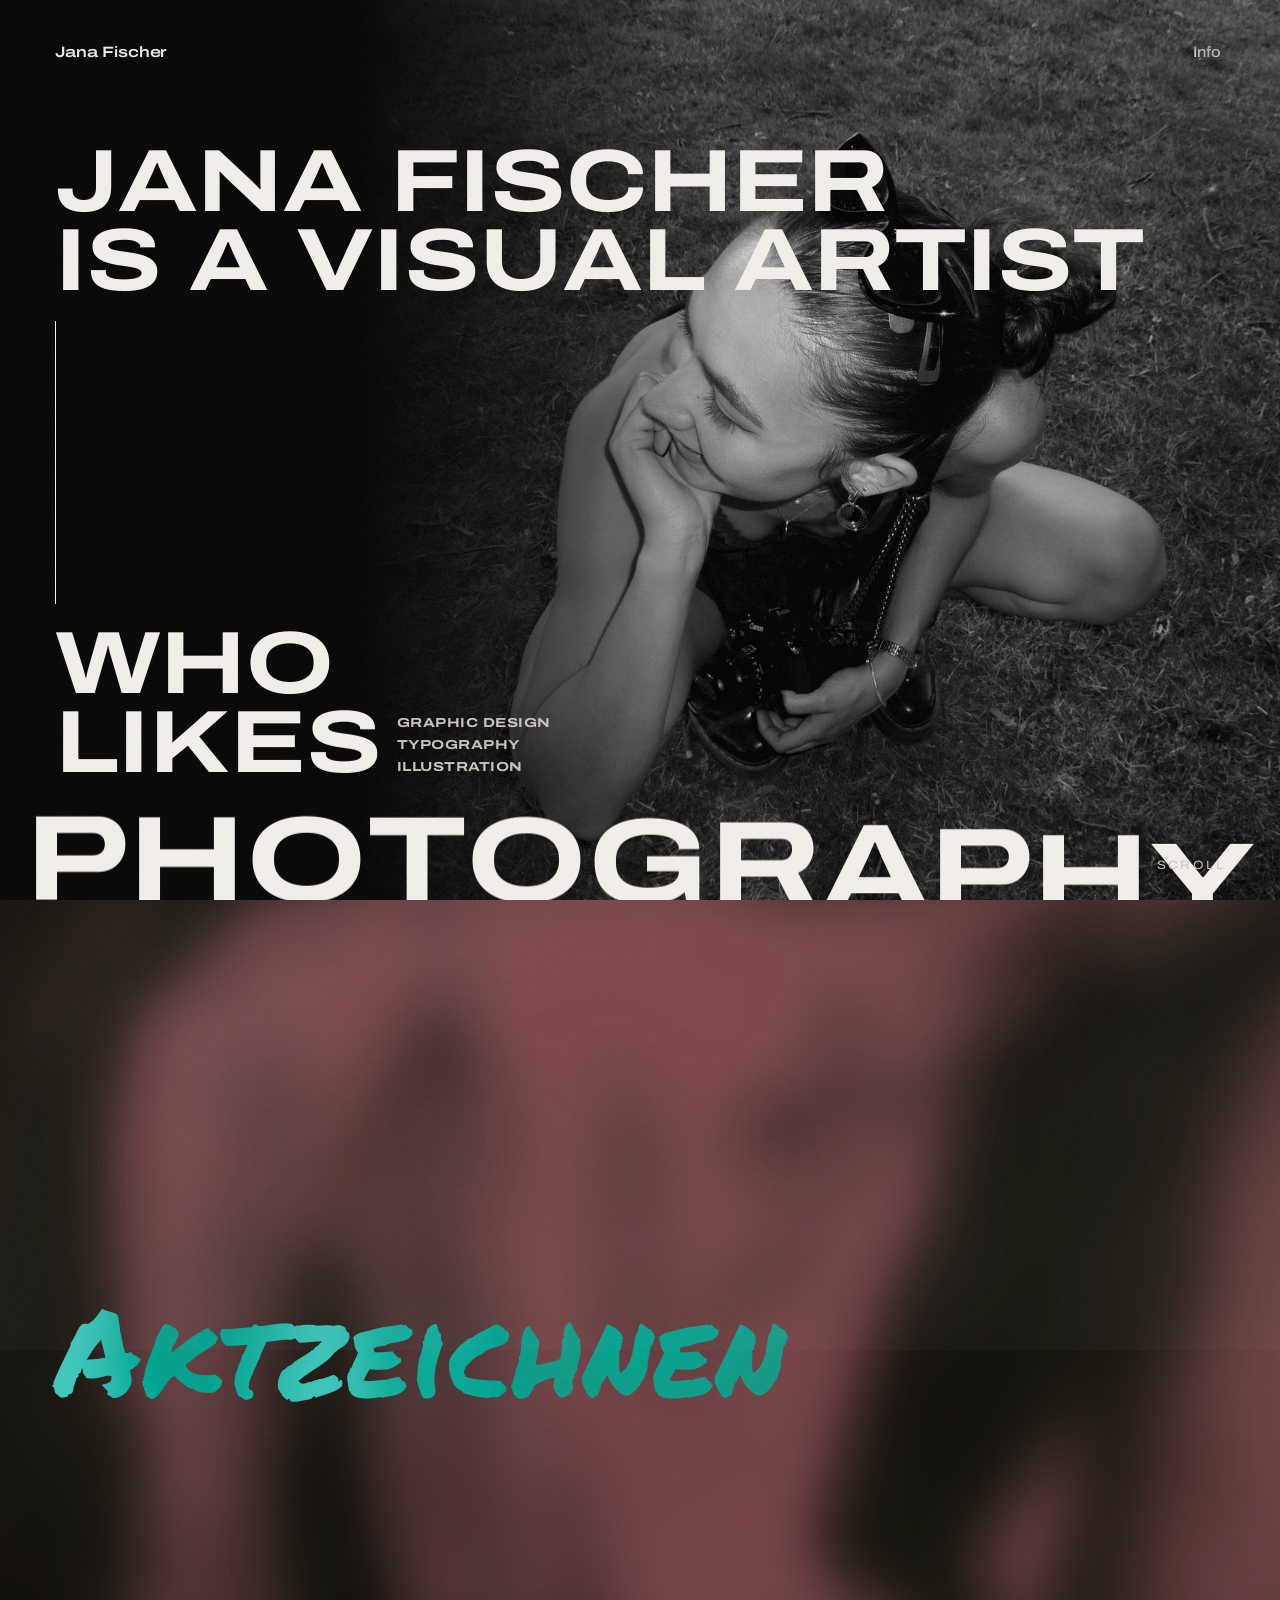
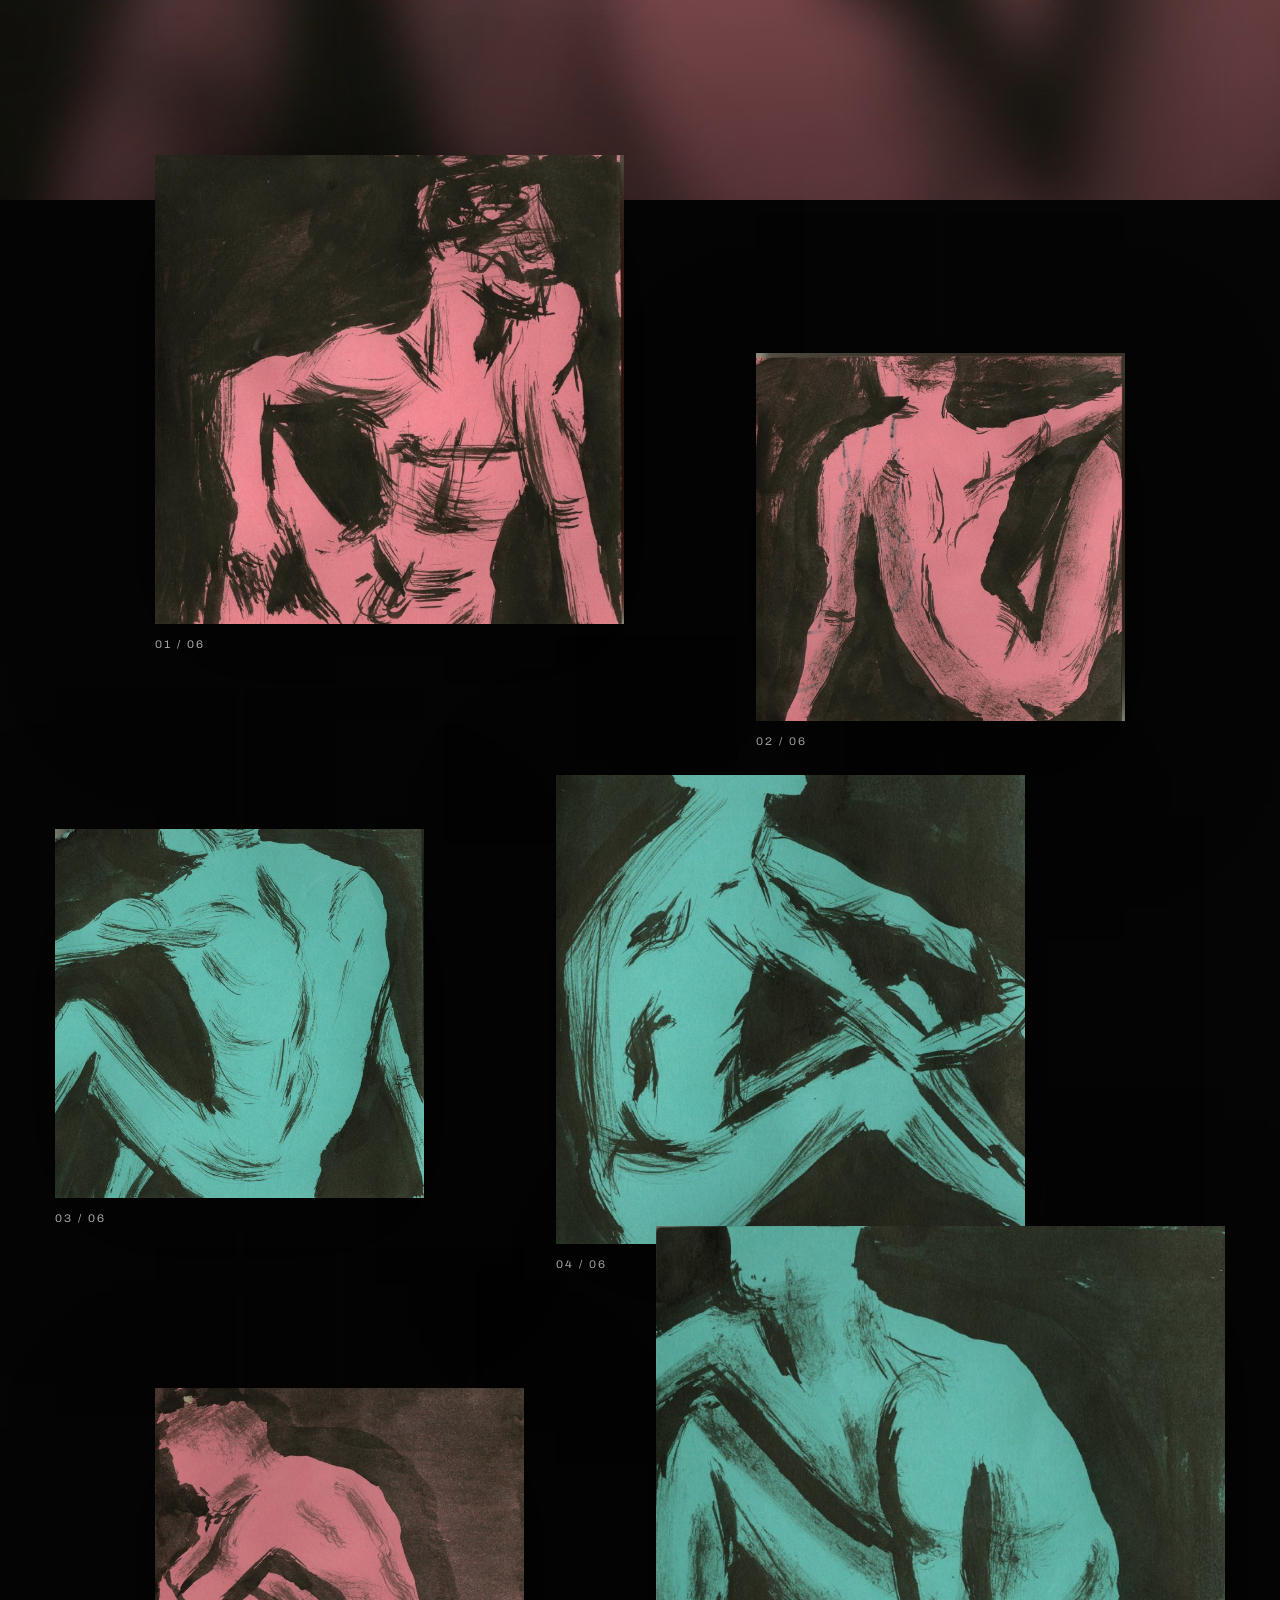
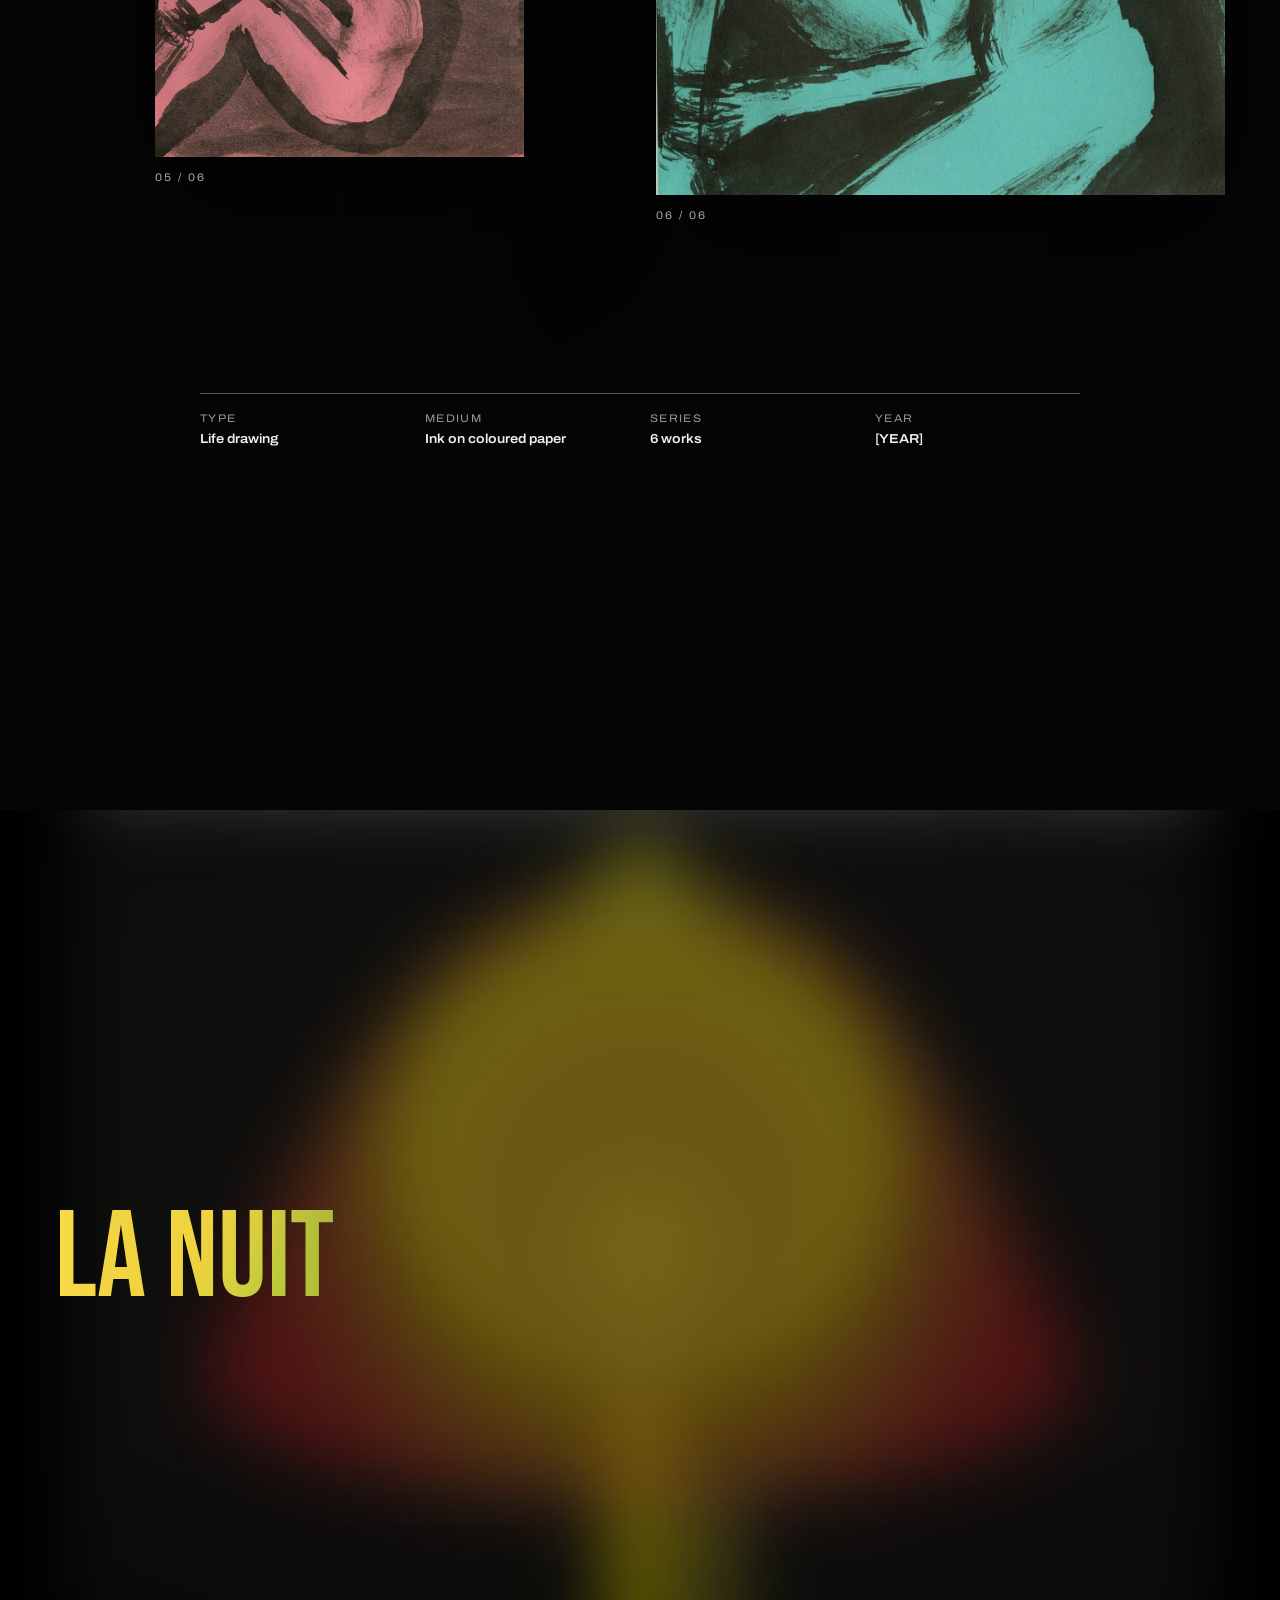
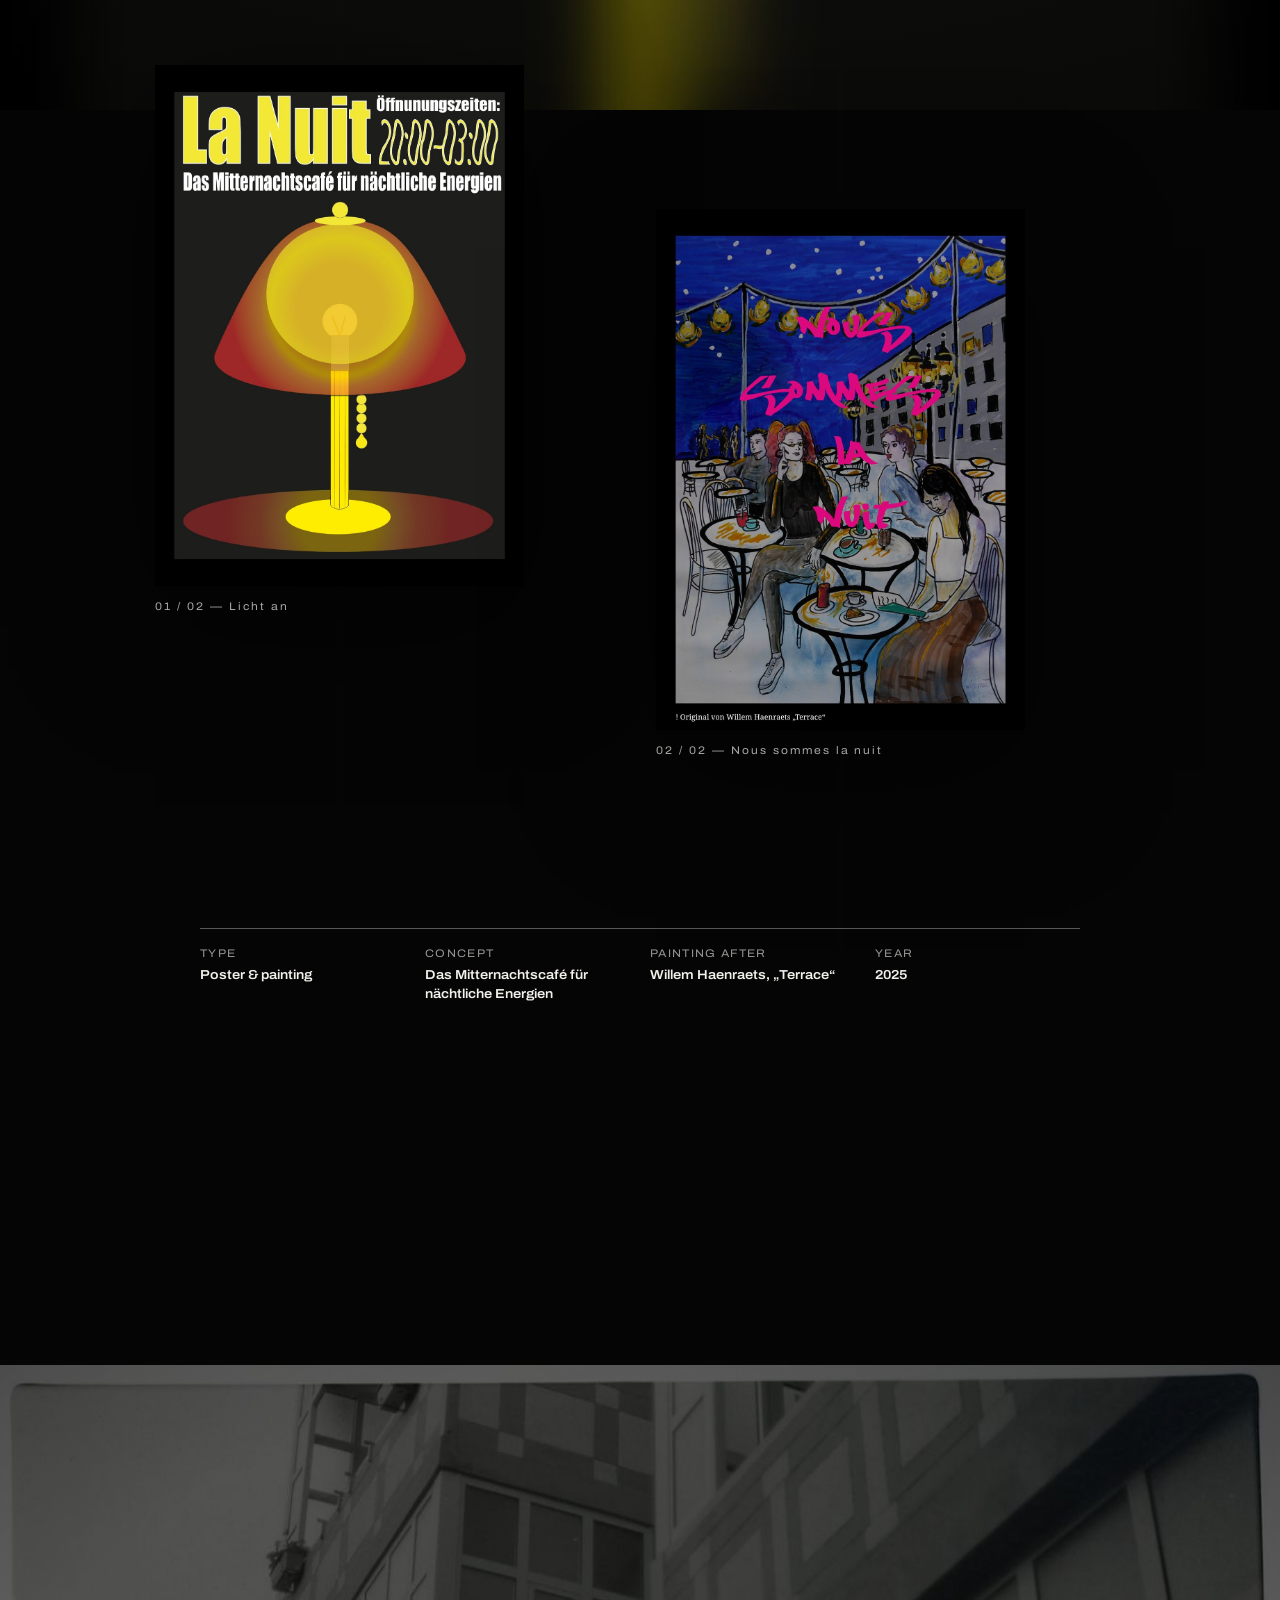
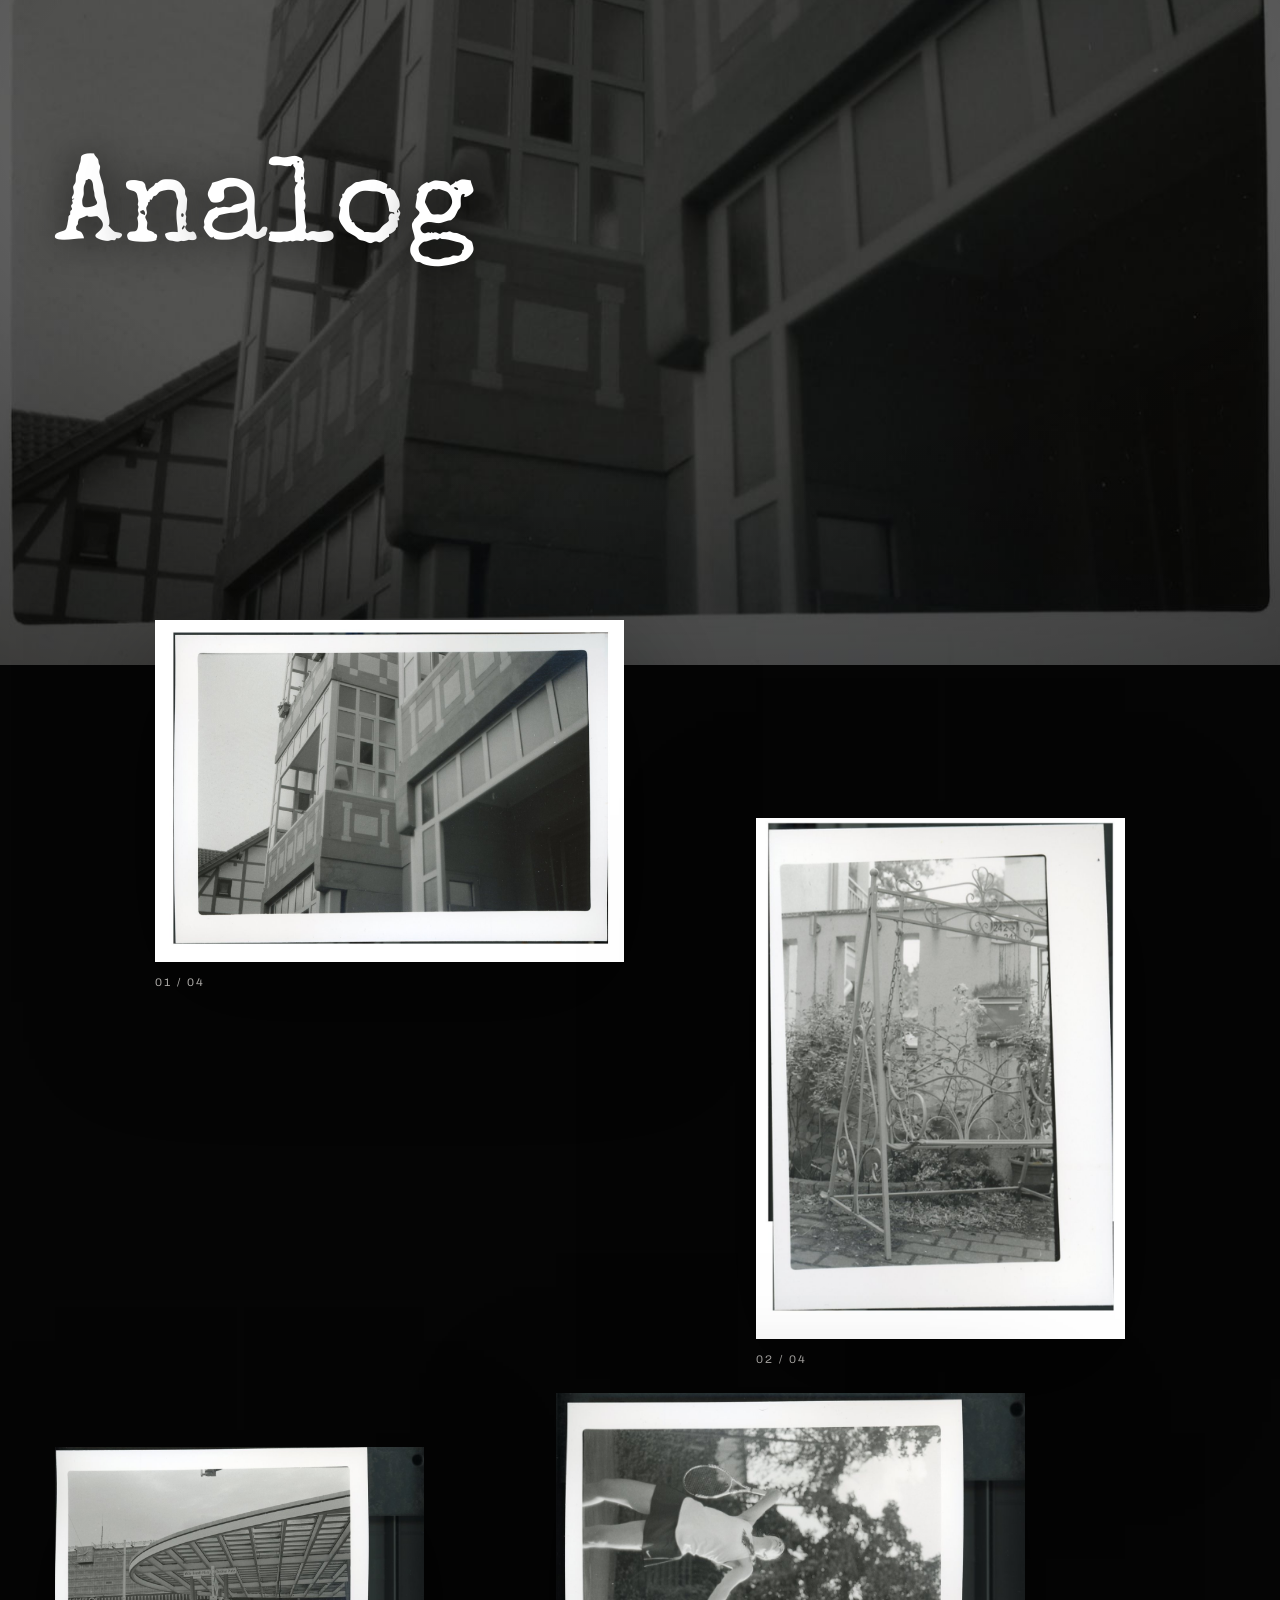
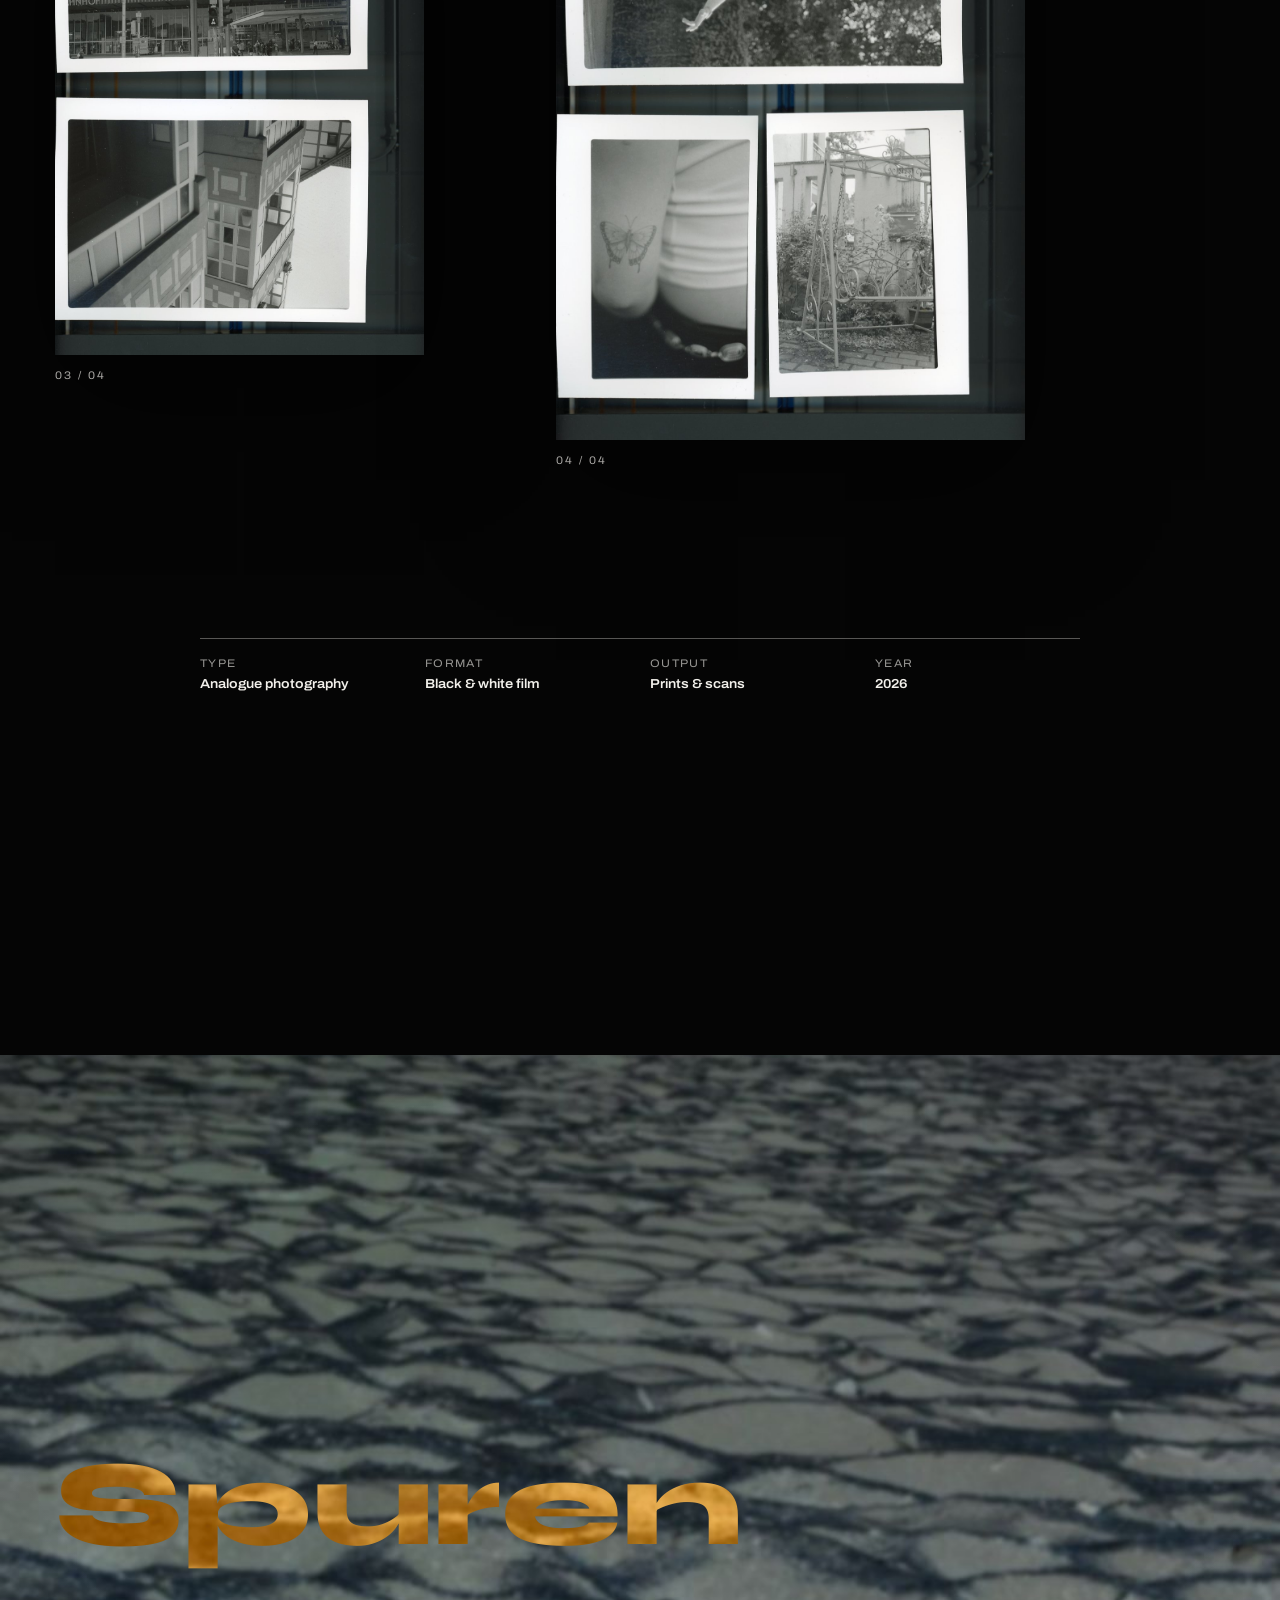
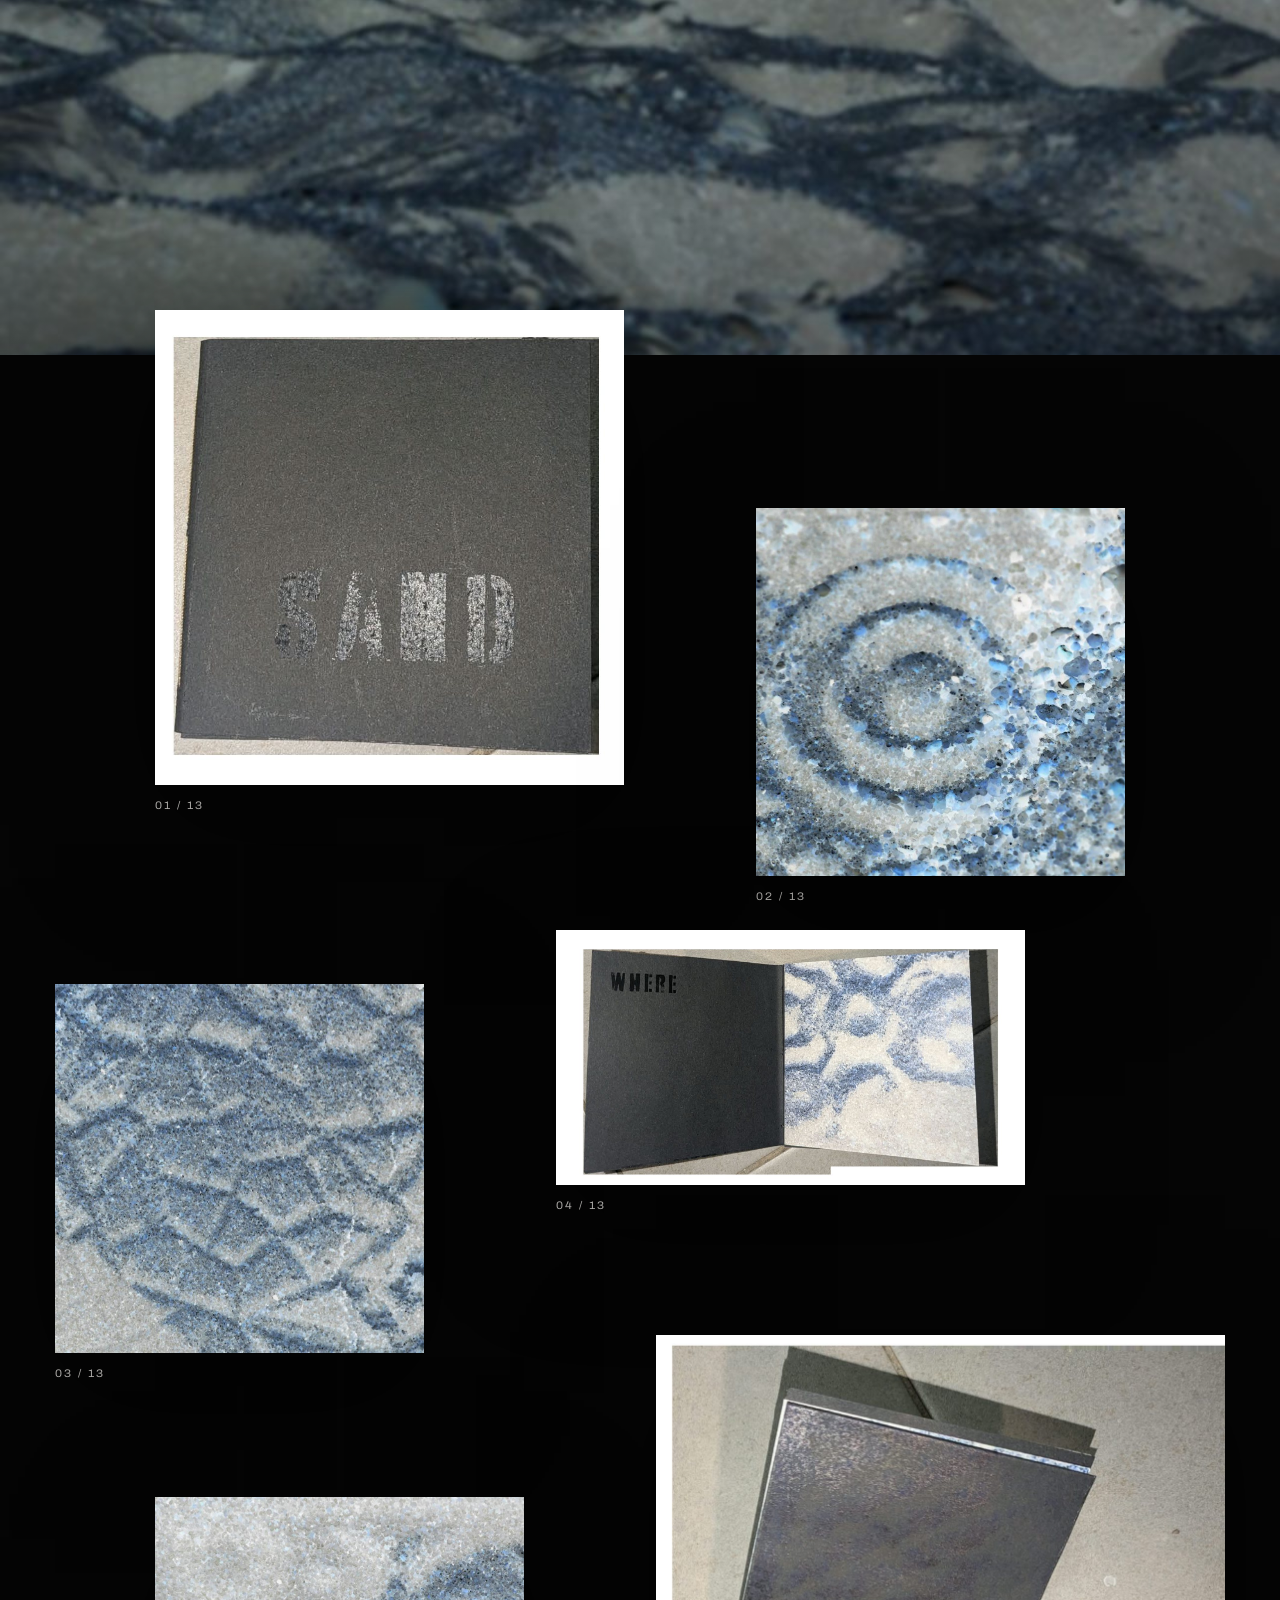
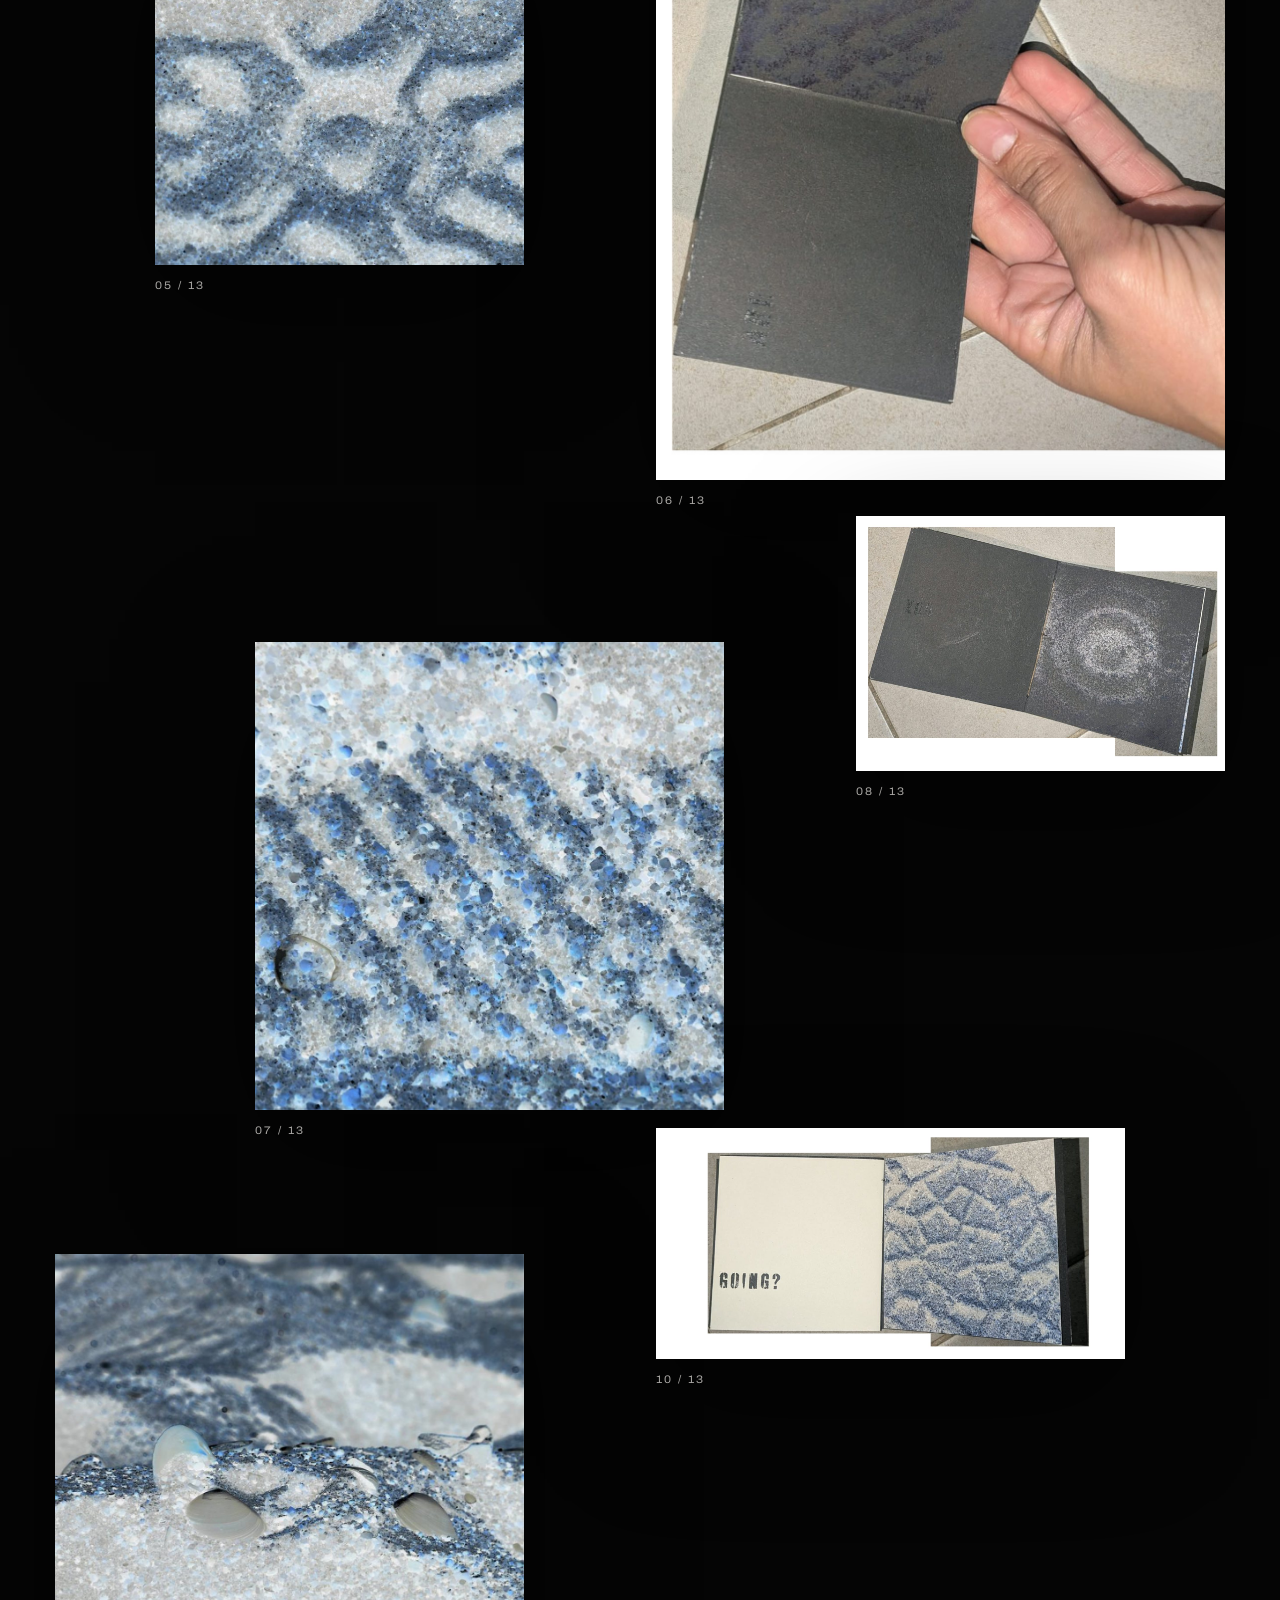
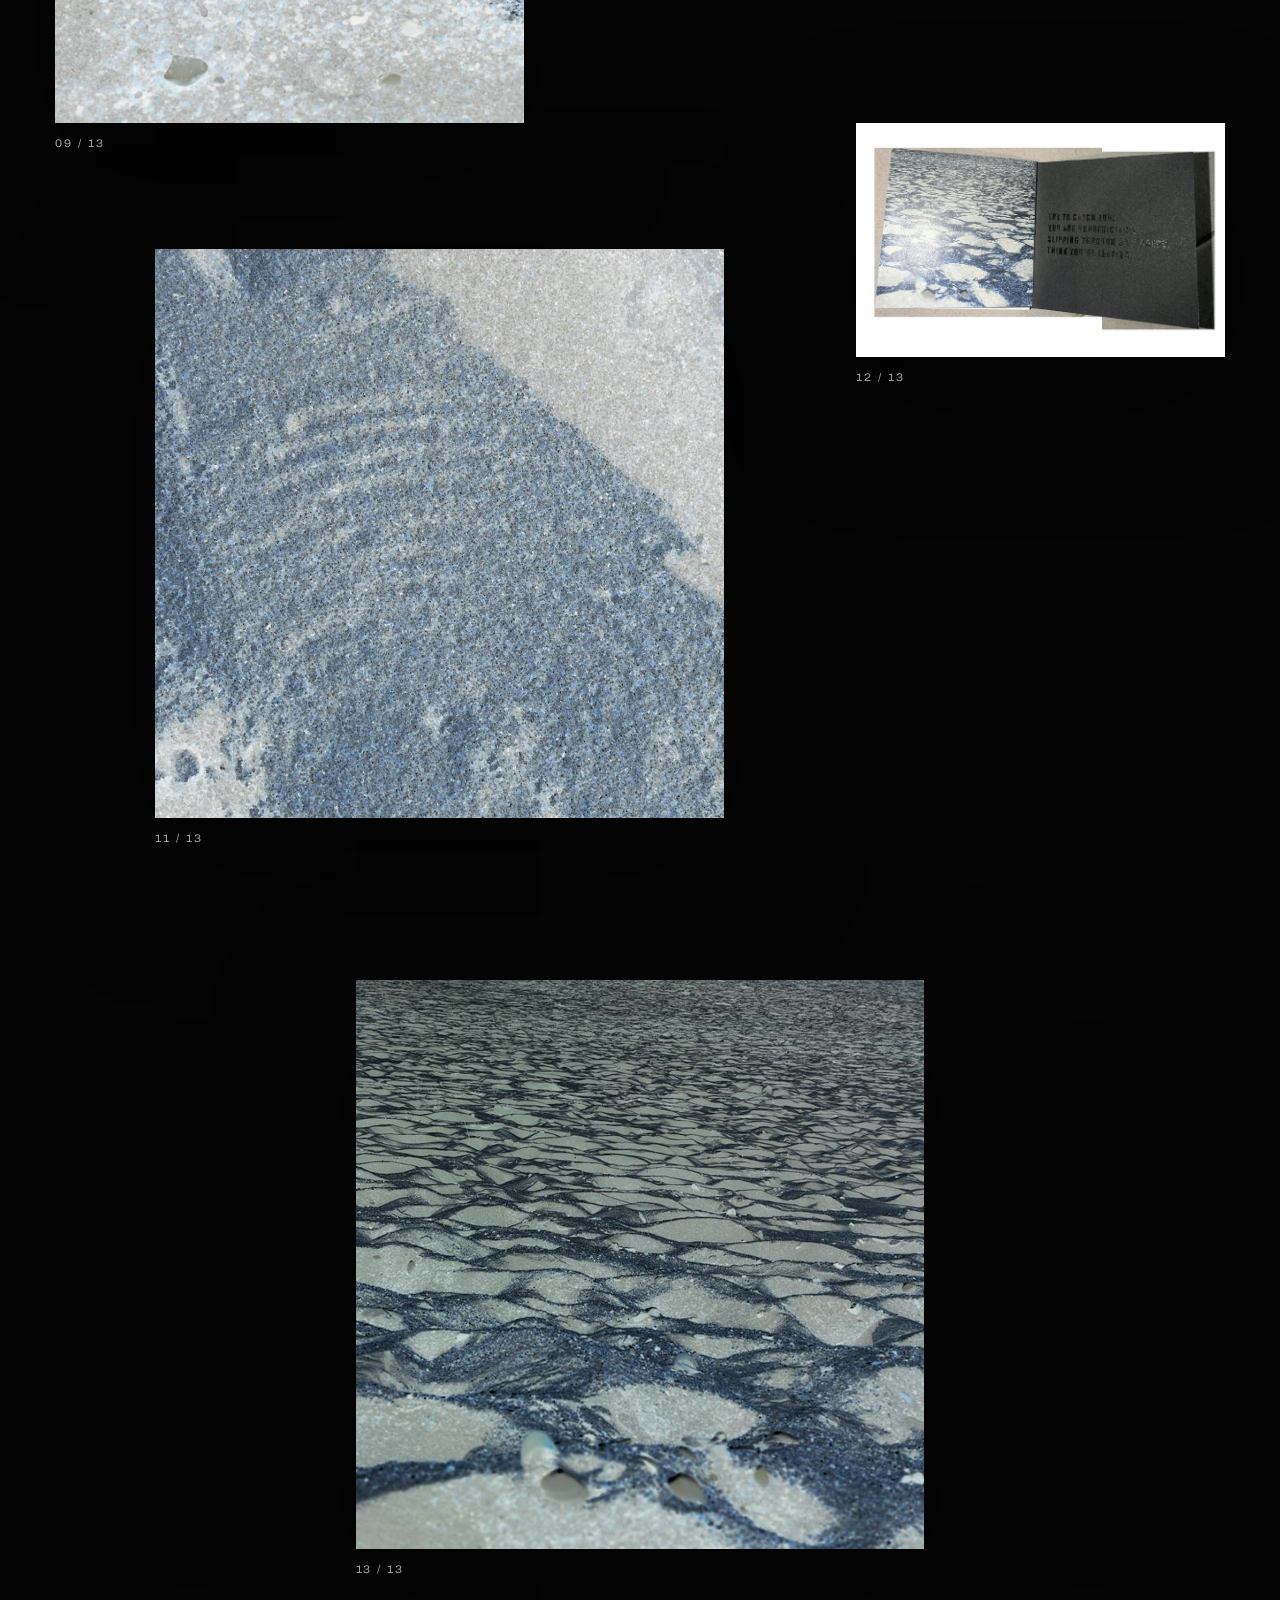
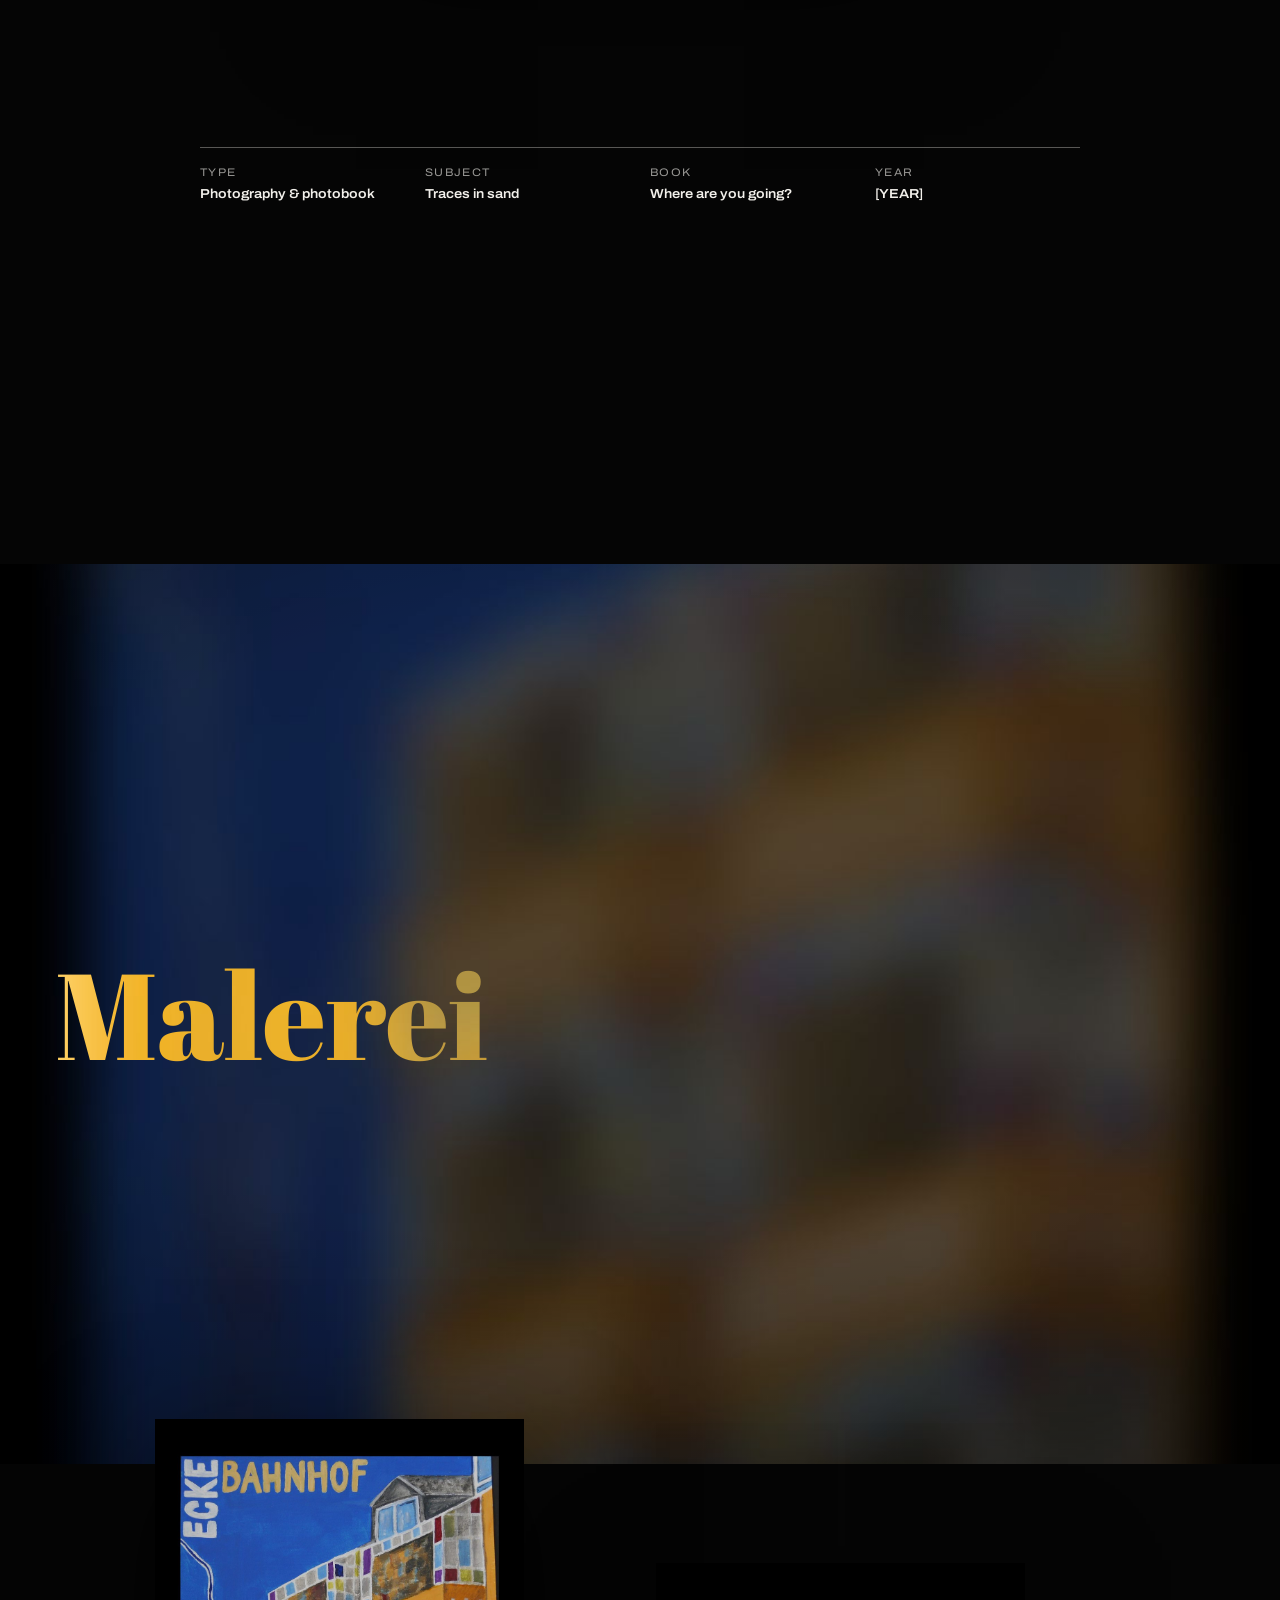
==== commit 735188f5: "Mobile fixes: svh hero, fit titles, no horizontal scroll" ====
--- a/jana-website/index.html
+++ b/jana-website/index.html
@@ -7,10 +7,10 @@
 <link rel="icon" type="image/svg+xml" href="data:image/svg+xml,%3Csvg xmlns=%27http://www.w3.org/2000/svg%27 viewBox=%270 0 64 64%27%3E%3Crect width=%2764%27 height=%2764%27 rx=%2714%27 fill=%27%23050505%27/%3E%3Ctext x=%2732%27 y=%2744.5%27 font-family=%27Arial Black,Arial,Helvetica,sans-serif%27 font-weight=%27900%27 font-size=%2731%27 letter-spacing=%27-1.5%27 text-anchor=%27middle%27 fill=%27%23f2f0eb%27%3EJF%3C/text%3E%3C/svg%3E">
 <link href="css/fonts.css" rel="stylesheet">
 <style>
-:root{--bg:#050505;--fg:#f2f0eb;--muted:#9a978f;--pad:clamp(20px,4.3vw,64px)}
+:root{--svh:100vh;--bg:#050505;--fg:#f2f0eb;--muted:#9a978f;--pad:clamp(20px,4.3vw,64px)}
 *{box-sizing:border-box;margin:0;padding:0}
-html{background:var(--bg)}
-body{background:var(--bg);color:var(--fg);font-family:Archivo,system-ui,sans-serif;font-stretch:110%;-webkit-font-smoothing:antialiased;overflow-x:hidden}
+html{background:var(--bg);overflow-x:hidden;overflow-x:clip}
+body{background:var(--bg);color:var(--fg);font-family:Archivo,system-ui,sans-serif;font-stretch:110%;-webkit-font-smoothing:antialiased;overflow-x:hidden;overflow-x:clip}
 body.loading{overflow:hidden}
 a{color:inherit;text-decoration:none}
 img{display:block;max-width:100%}
@@ -44,7 +44,7 @@
 .info-bio{max-width:520px;font-size:17px;line-height:1.55;font-stretch:100%}
 
 /* hero */
-.hero{position:relative;height:100vh;min-height:620px;overflow:hidden}
+.hero{position:relative;height:var(--svh);min-height:620px;overflow:hidden}
 .hero-img{position:absolute;inset:0;left:28%}
 .hero-img canvas,.hero-img .slide{position:absolute;inset:0;width:100%;height:100%}
 .hero-img .slide{object-fit:cover;opacity:0;transition:opacity 1s}
@@ -67,10 +67,10 @@
 
 /* projects */
 .project{position:relative}
-.p-bg{position:sticky;top:0;height:100vh;margin-bottom:-100vh;overflow:hidden;z-index:0}
+.p-bg{position:sticky;top:0;height:var(--svh);margin-bottom:calc(var(--svh) * -1);overflow:hidden;z-index:0}
 .p-bg img,.p-bg .ph{position:absolute;inset:0;width:100%;height:100%;object-fit:cover}
 .p-bg::after{content:"";position:absolute;inset:0;background:radial-gradient(120% 90% at 50% 40%,transparent 40%,rgba(0,0,0,.55))}
-.p-title-wrap{position:sticky;top:0;height:100vh;margin-bottom:-100vh;z-index:3;pointer-events:none;mix-blend-mode:difference;display:flex;align-items:center;padding:0 var(--pad)}
+.p-title-wrap{position:sticky;top:0;height:var(--svh);margin-bottom:calc(var(--svh) * -1);z-index:3;pointer-events:none;mix-blend-mode:difference;display:flex;align-items:center;padding:0 var(--pad)}
 .p-title{font-size:clamp(56px,9.5vw,150px);line-height:1;white-space:nowrap}
 .p-content{position:relative;z-index:2;padding:95vh var(--pad) 40vh;display:flex;flex-direction:column;align-items:center;gap:22vh}
 .card{width:min(70vw,880px);position:relative;box-shadow:0 40px 120px rgba(0,0,0,.6)}
@@ -101,6 +101,7 @@
 .profile dd a{border-bottom:1px solid currentColor}
 .profile ul{list-style:none;font-size:17px;font-weight:600;line-height:1.7;font-stretch:100%}
 @media (max-width:760px){.profile{grid-template-columns:1fr}}
+@supports (height:100svh){:root{--svh:100svh}}
 /* colophon */
 .colophon{position:relative;z-index:4;background:var(--bg);padding:22vh var(--pad) 40px;display:flex;flex-direction:column;gap:80px}
 .colophon h2{font-size:clamp(56px,9.5vw,150px);line-height:.9}
@@ -117,6 +118,11 @@
   .card{width:88vw}.card.small{width:58vw}.meta{width:88vw;grid-template-columns:repeat(2,minmax(0,1fr))}
   .cols{grid-template-columns:repeat(2,minmax(0,1fr))}
   .p-title{font-size:13vw}
+  .hero-head,.hero-likes h2{font-size:9.5vw}
+  .colophon h2{font-size:13vw}
+  .contact{font-size:6.5vw}.contact a{overflow-wrap:anywhere}
+  .profile dd a{overflow-wrap:anywhere}
+  .meta{grid-template-columns:repeat(2,minmax(0,1fr))}
 }
 @media (prefers-reduced-motion:reduce){.grain{animation:none}}
 </style>
@@ -439,6 +445,22 @@
     if (maxX < 0) return { left: 0, right: adv, adv: adv };
     return { left: minX - 200, right: maxX - 200, adv: adv };
   }
+  function fitText(el, maxW){
+    if (!el) return;
+    el.style.fontSize = '';
+    var cur = parseFloat(getComputedStyle(el).fontSize);
+    var w = el.scrollWidth;
+    var kids = el.querySelectorAll('.line-mask > span, .split');
+    kids.forEach(function(k){ w = Math.max(w, k.scrollWidth); });
+    if (w > maxW) el.style.fontSize = Math.floor(cur * maxW / w) + 'px';
+  }
+  function fitAll(){
+    var hh = document.querySelector('.hero-head'), pad = hh ? hh.getBoundingClientRect().left : 20;
+    var avail = document.documentElement.clientWidth - pad * 2;
+    fitText(document.querySelector('.hero-head'), avail);
+    fitText(document.querySelector('.hero-likes h2'), avail * 0.55);
+    document.querySelectorAll('.p-title, .colophon h2, .colophon .contact').forEach(function(el){ fitText(el, avail); });
+  }
   function fitGiant(){
     var p = giantEl.parentNode;
     p.style.fontSize = '100px';
@@ -450,11 +472,12 @@
     w = w + overL + overR;
     var dx100 = (overL - overR) / 2;
     var size = Math.floor(100 * window.innerWidth * 0.97 / w);
-    size = Math.min(size, window.innerHeight * 0.62);
+    size = Math.min(size, (document.getElementById('hero').clientHeight || window.innerHeight) * 0.62);
     p.style.left = (dx100 * size / 100).toFixed(1) + 'px'; p.style.right = (-dx100 * size / 100).toFixed(1) + 'px';
     document.documentElement.style.setProperty('--giant', size + 'px');
     p.style.fontSize = '';
     alignGiant(size);
+    fitAll();
     layoutRule();
   }
   function alignGiant(size){
@@ -607,6 +630,7 @@
 
   if (typeof gsap === 'undefined') { document.querySelector('.loader').remove(); document.body.classList.remove('loading'); return; }
   gsap.registerPlugin(ScrollTrigger);
+  ScrollTrigger.config({ ignoreMobileResize: true });
 
   /* ---------- smooth scroll ---------- */
   var lenis = null;
@@ -711,7 +735,7 @@
 
     document.querySelectorAll('.project').forEach(function(sec){
       var chars = sec.querySelectorAll('.p-title .char');
-      var vh = window.innerHeight, H = sec.offsetHeight;
+      var vh = document.getElementById('hero').clientHeight || window.innerHeight, H = sec.offsetHeight;
       var enterD = 0.8 * vh, exitD = 0.6 * vh, total = H + 0.55 * vh;
       var hold = Math.max(1, total - enterD - exitD);
       var tt = gsap.timeline({ scrollTrigger: { trigger: sec, start: 'top 85%', end: 'bottom 30%', scrub: 1 } });
@@ -733,7 +757,11 @@
     gsap.from('.colophon .contact, .colophon .profile > div, .colophon .cols > div', { y: 40, opacity: 0, stagger: 0.08, duration: 1, ease: 'power3.out', scrollTrigger: { trigger: '.colophon', start: 'top 55%' } });
   }
 
-  window.addEventListener('resize', function(){ fitGiant(); ScrollTrigger.refresh(); });
+  var lastW = window.innerWidth;
+  window.addEventListener('resize', function(){
+    if (Math.abs(window.innerWidth - lastW) < 2) return; // ignore mobile address-bar height changes
+    lastW = window.innerWidth; fitGiant(); ScrollTrigger.refresh();
+  });
 })();
 </script>
 </body>
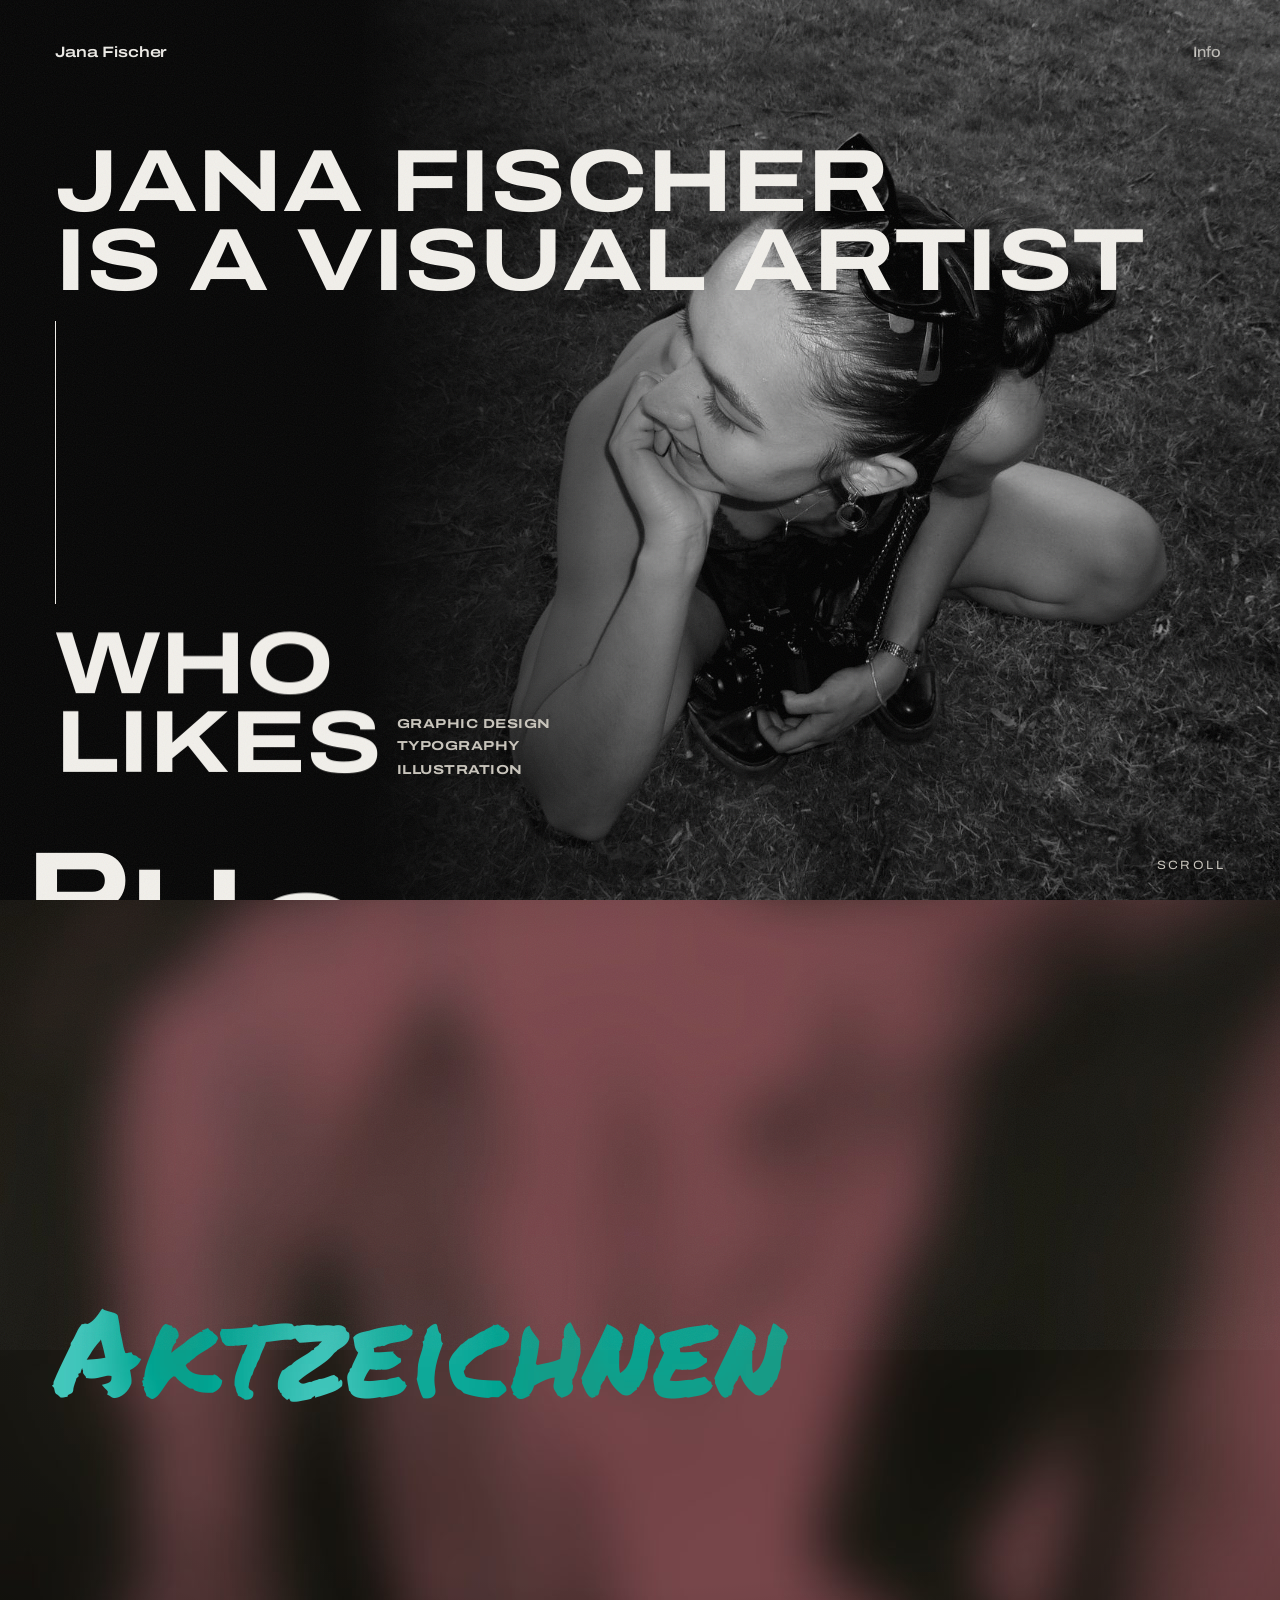
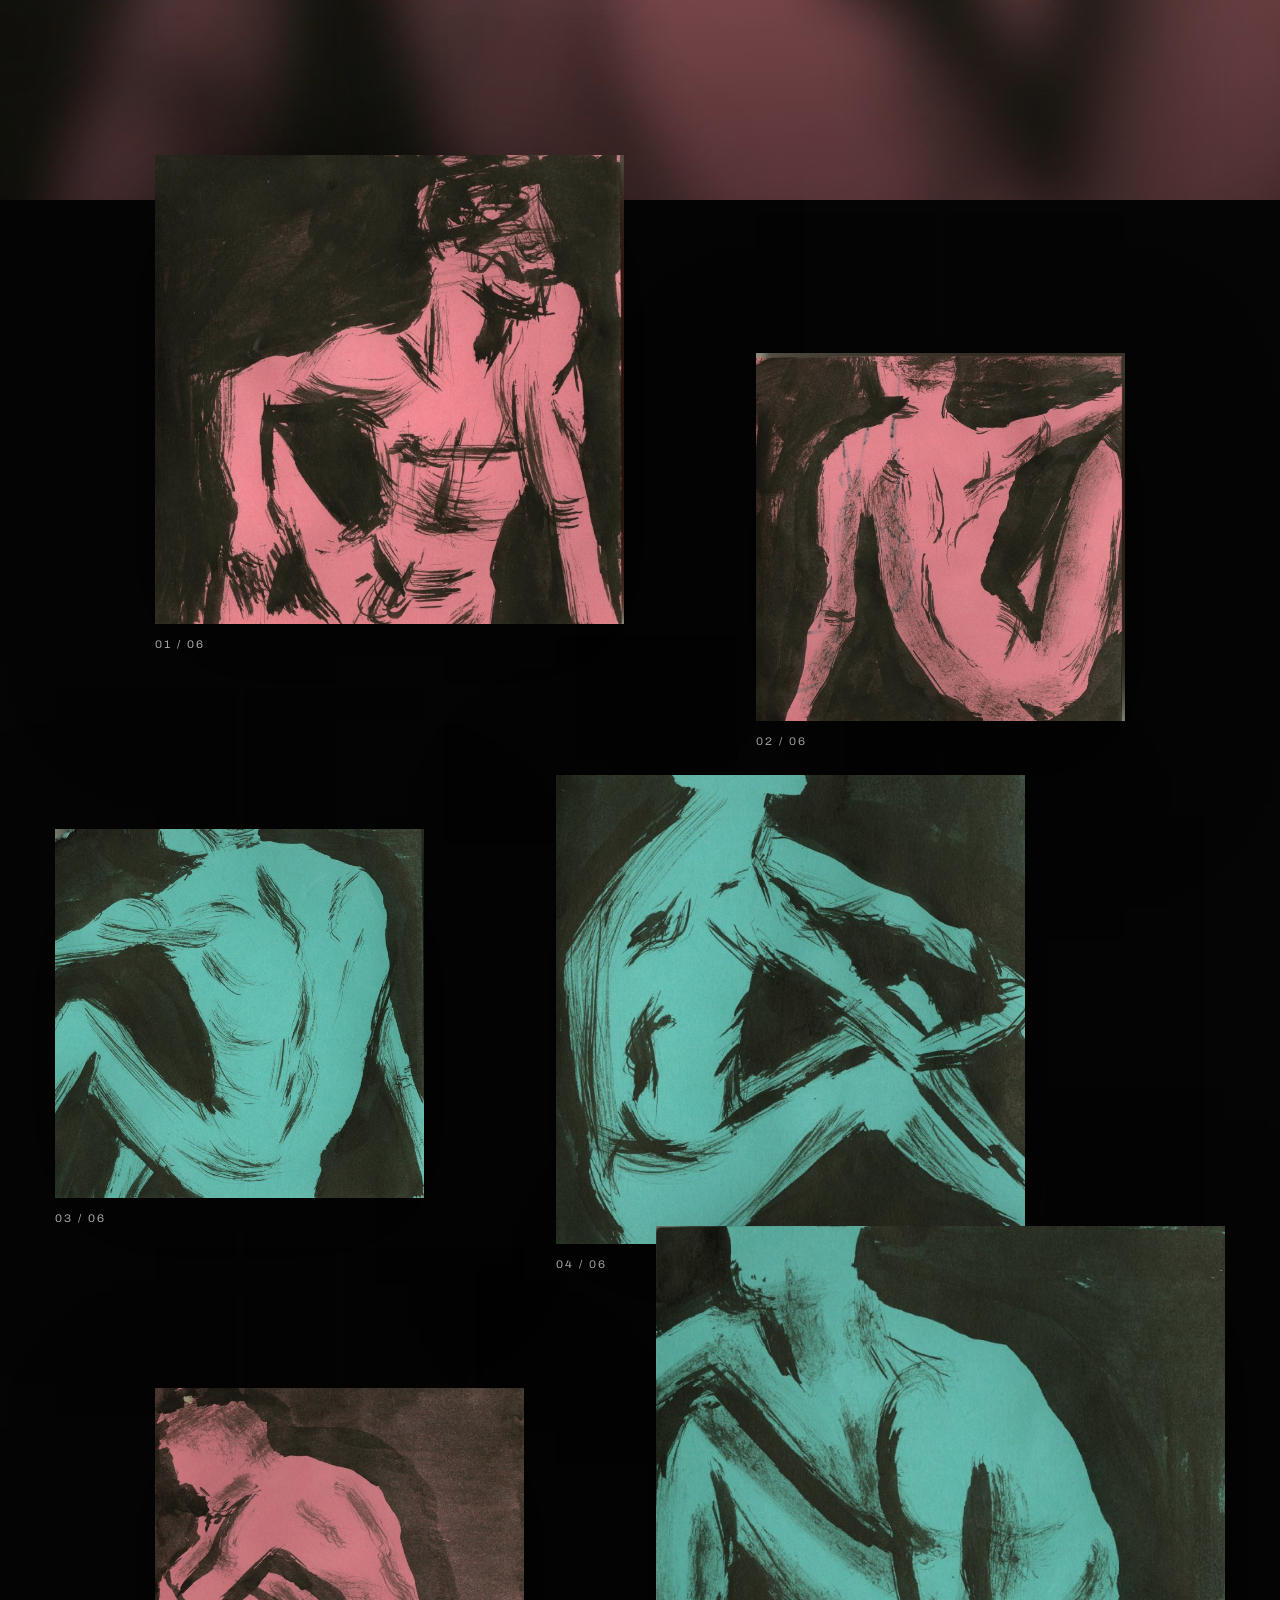
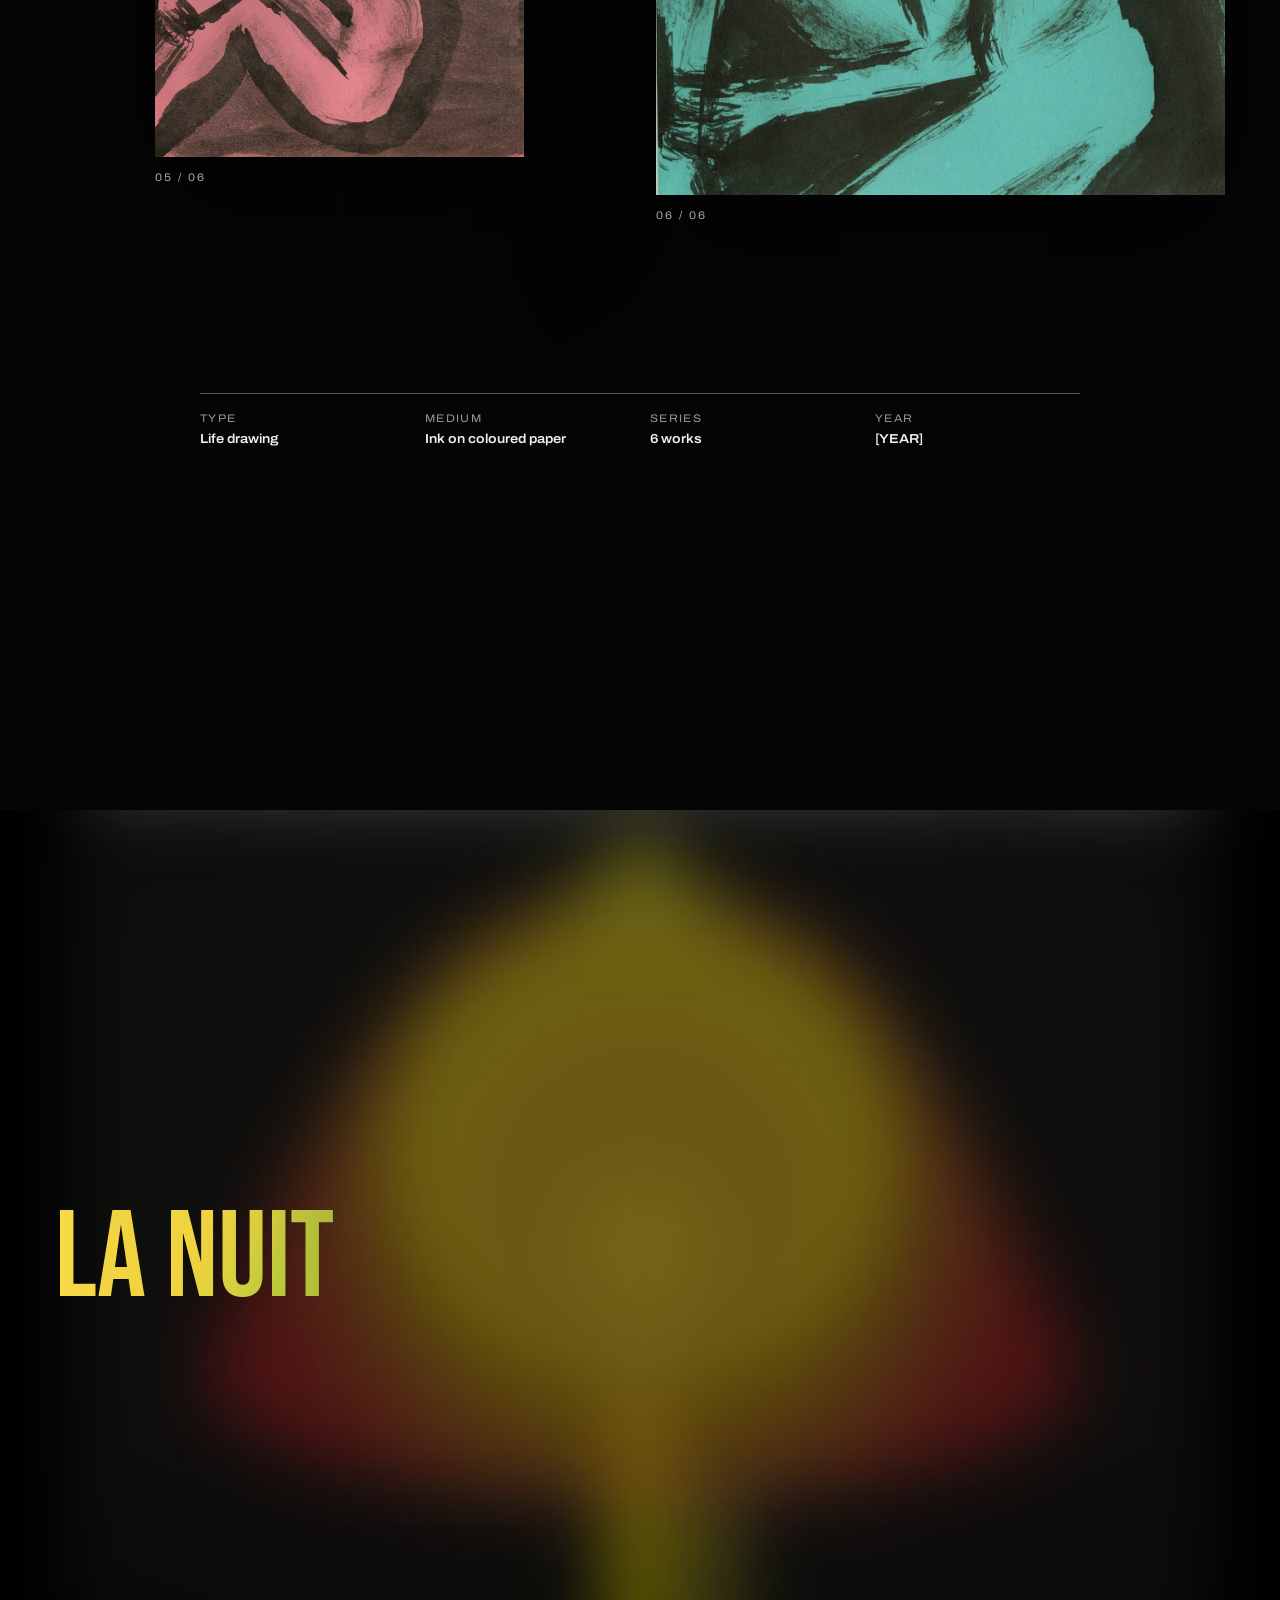
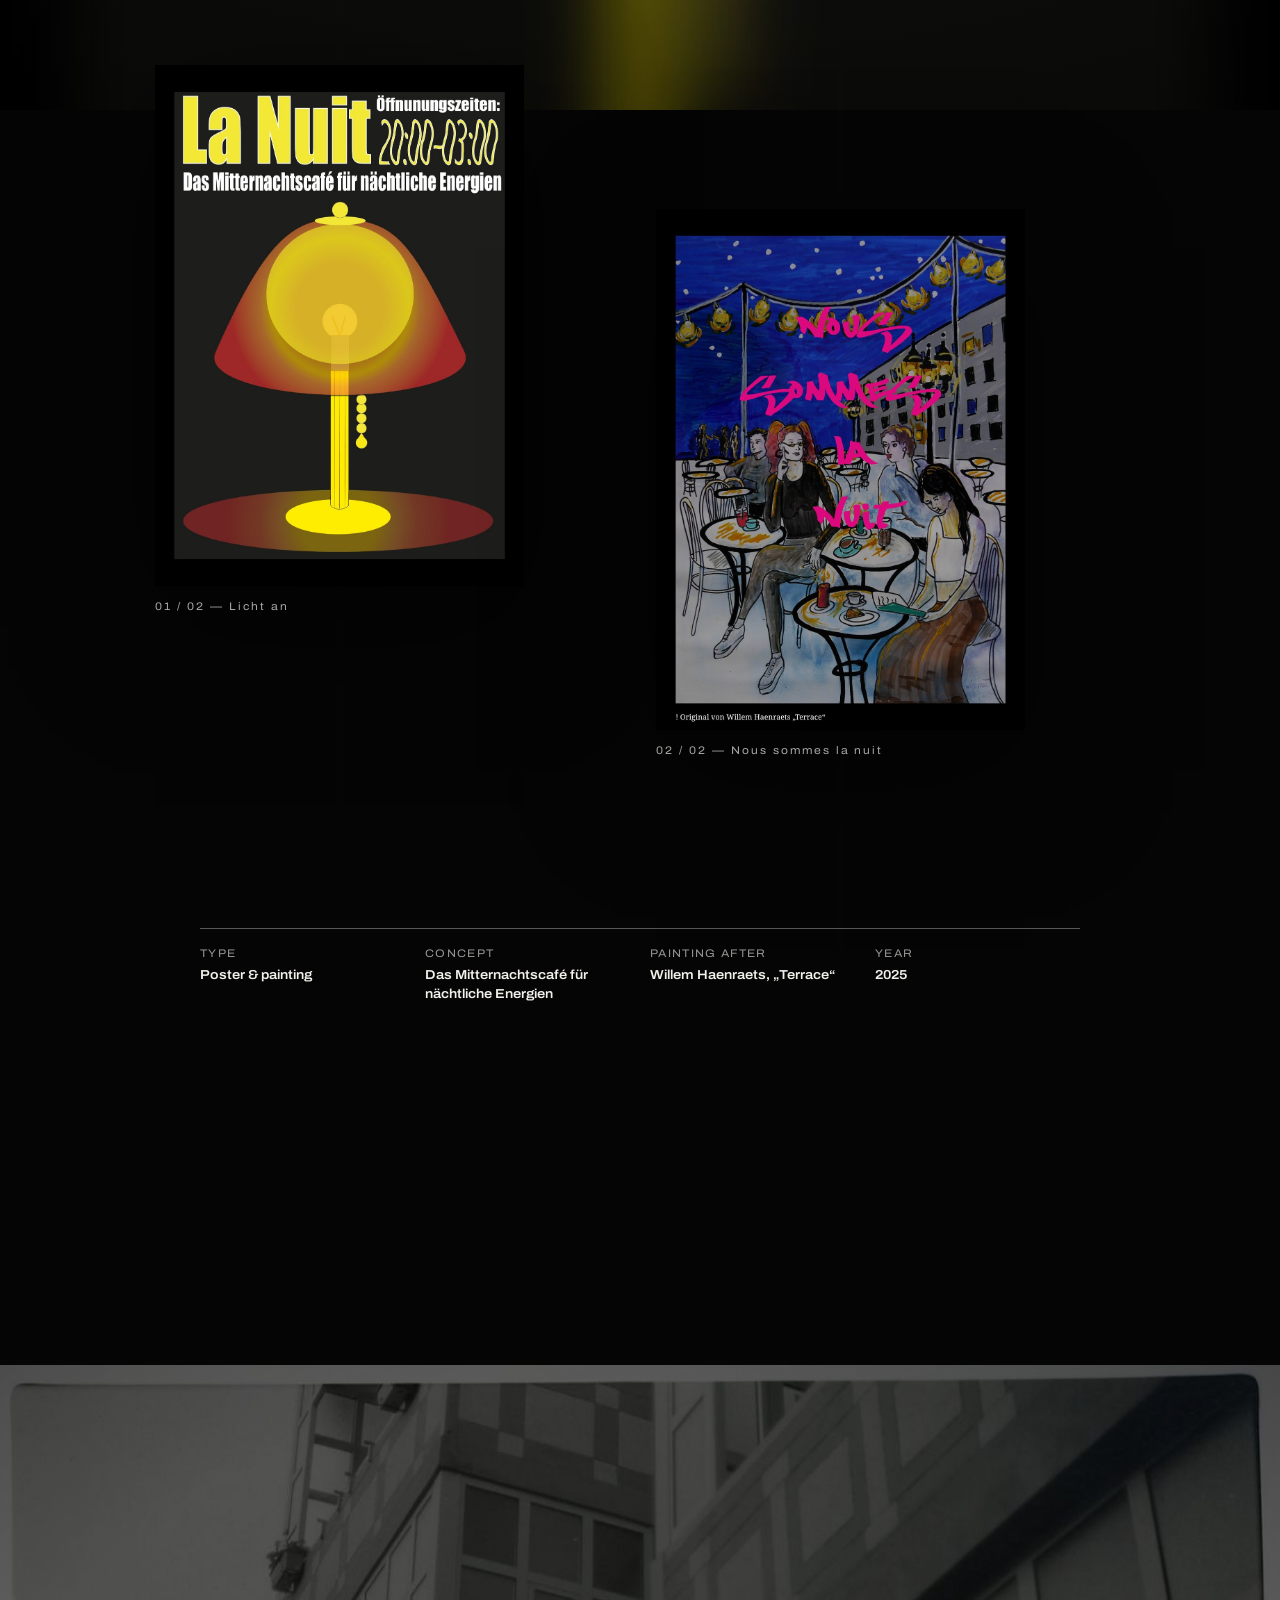
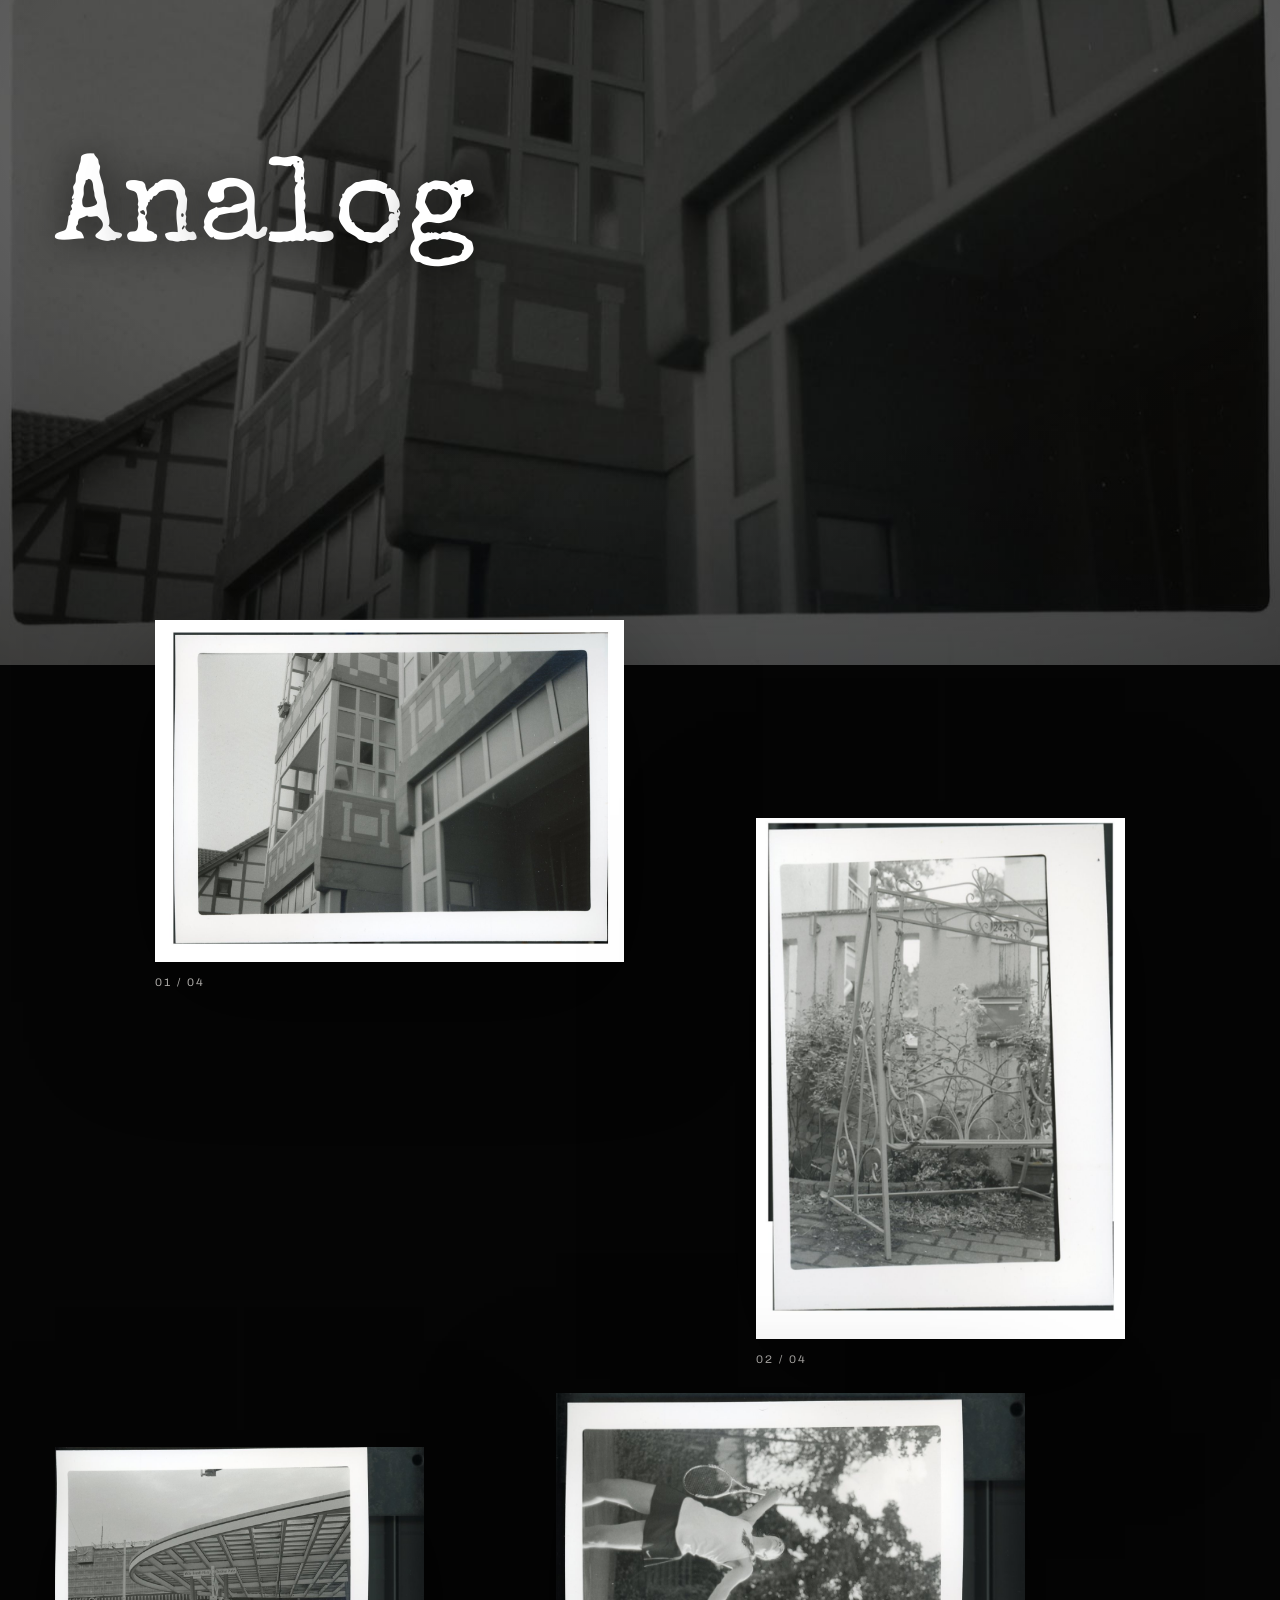
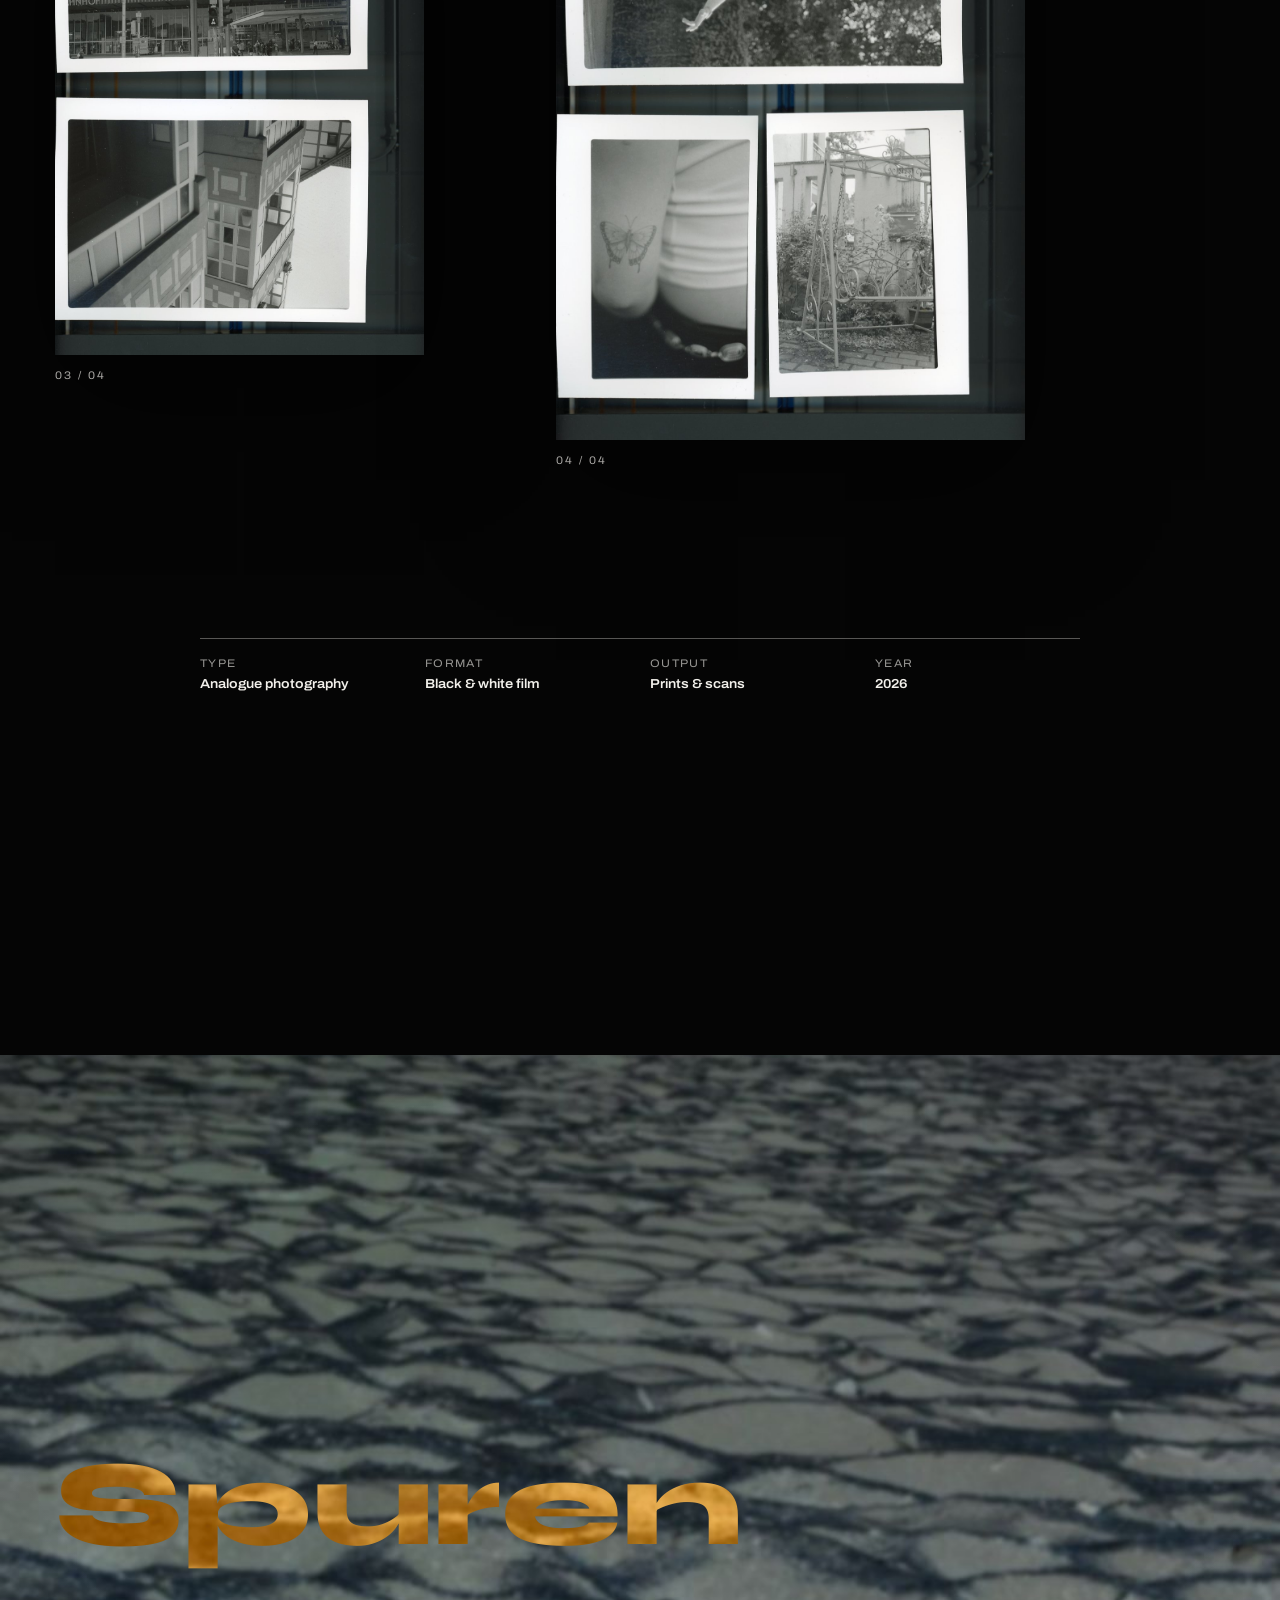
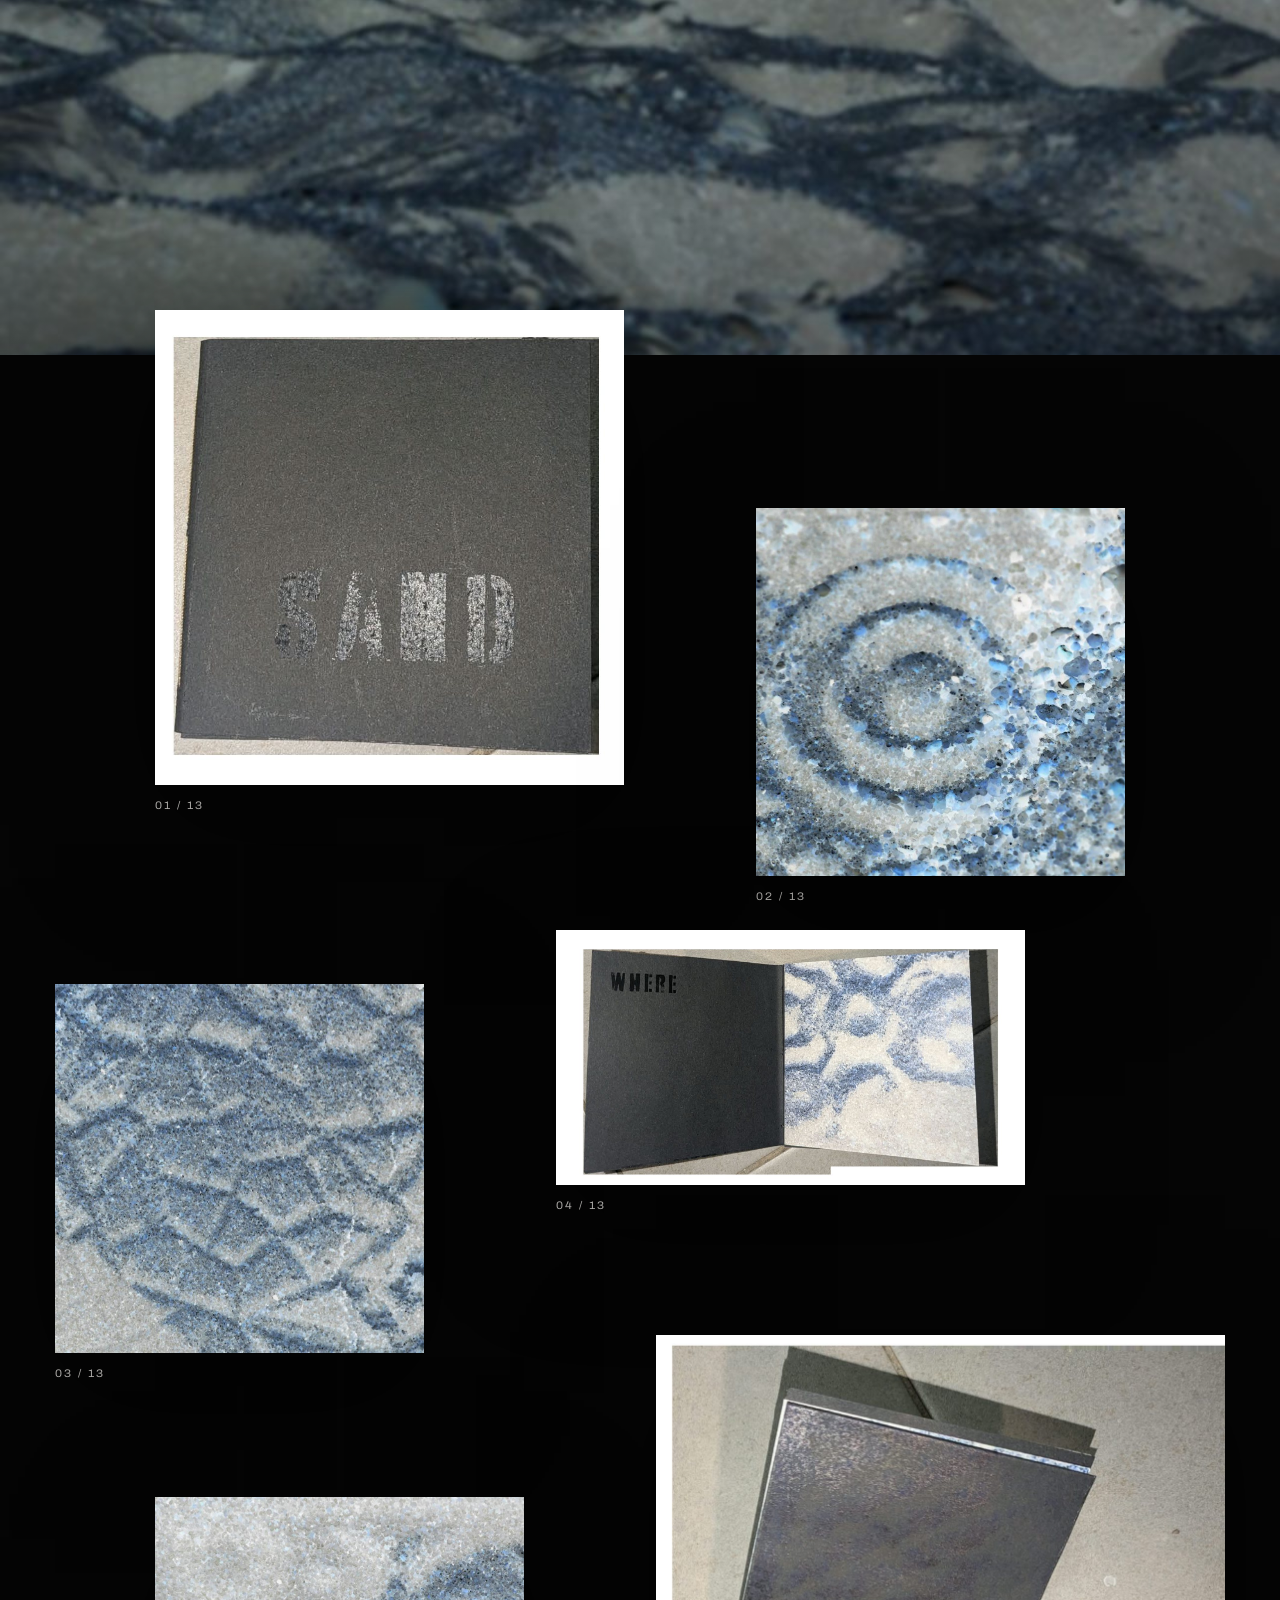
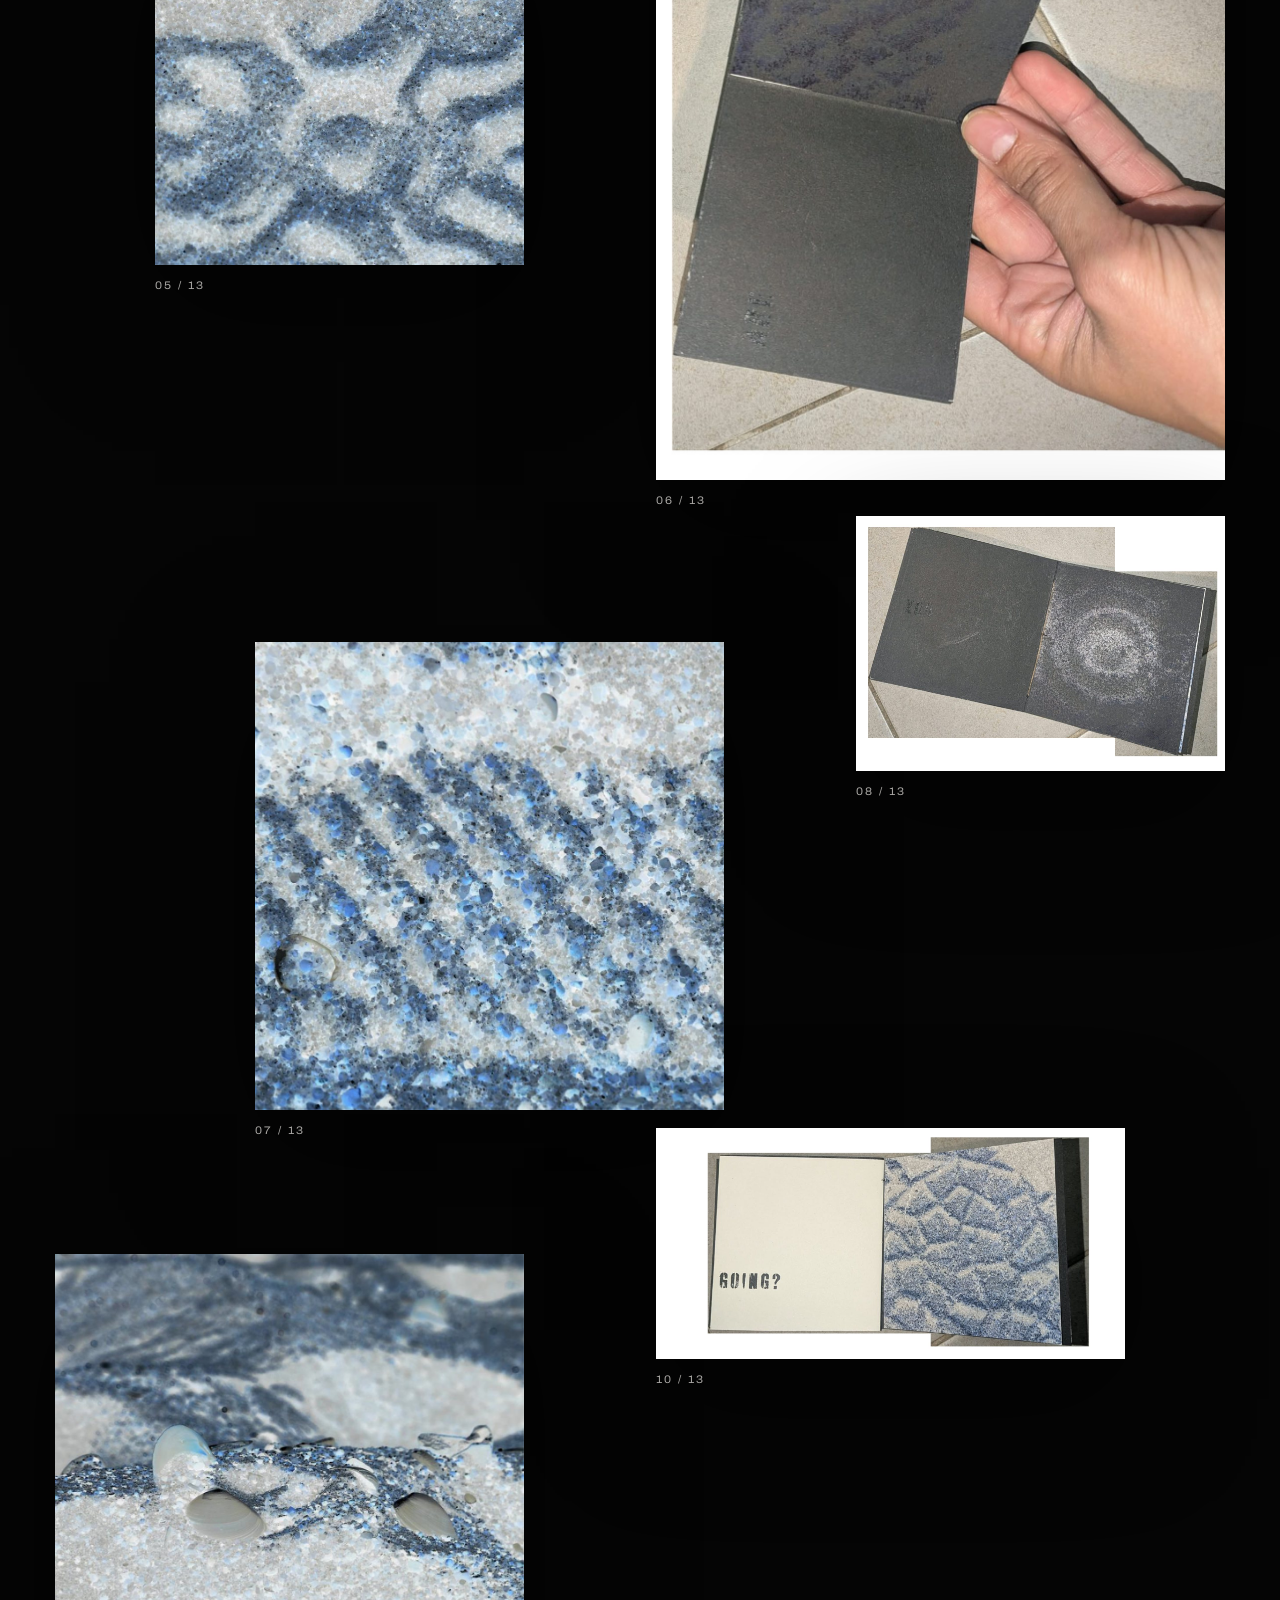
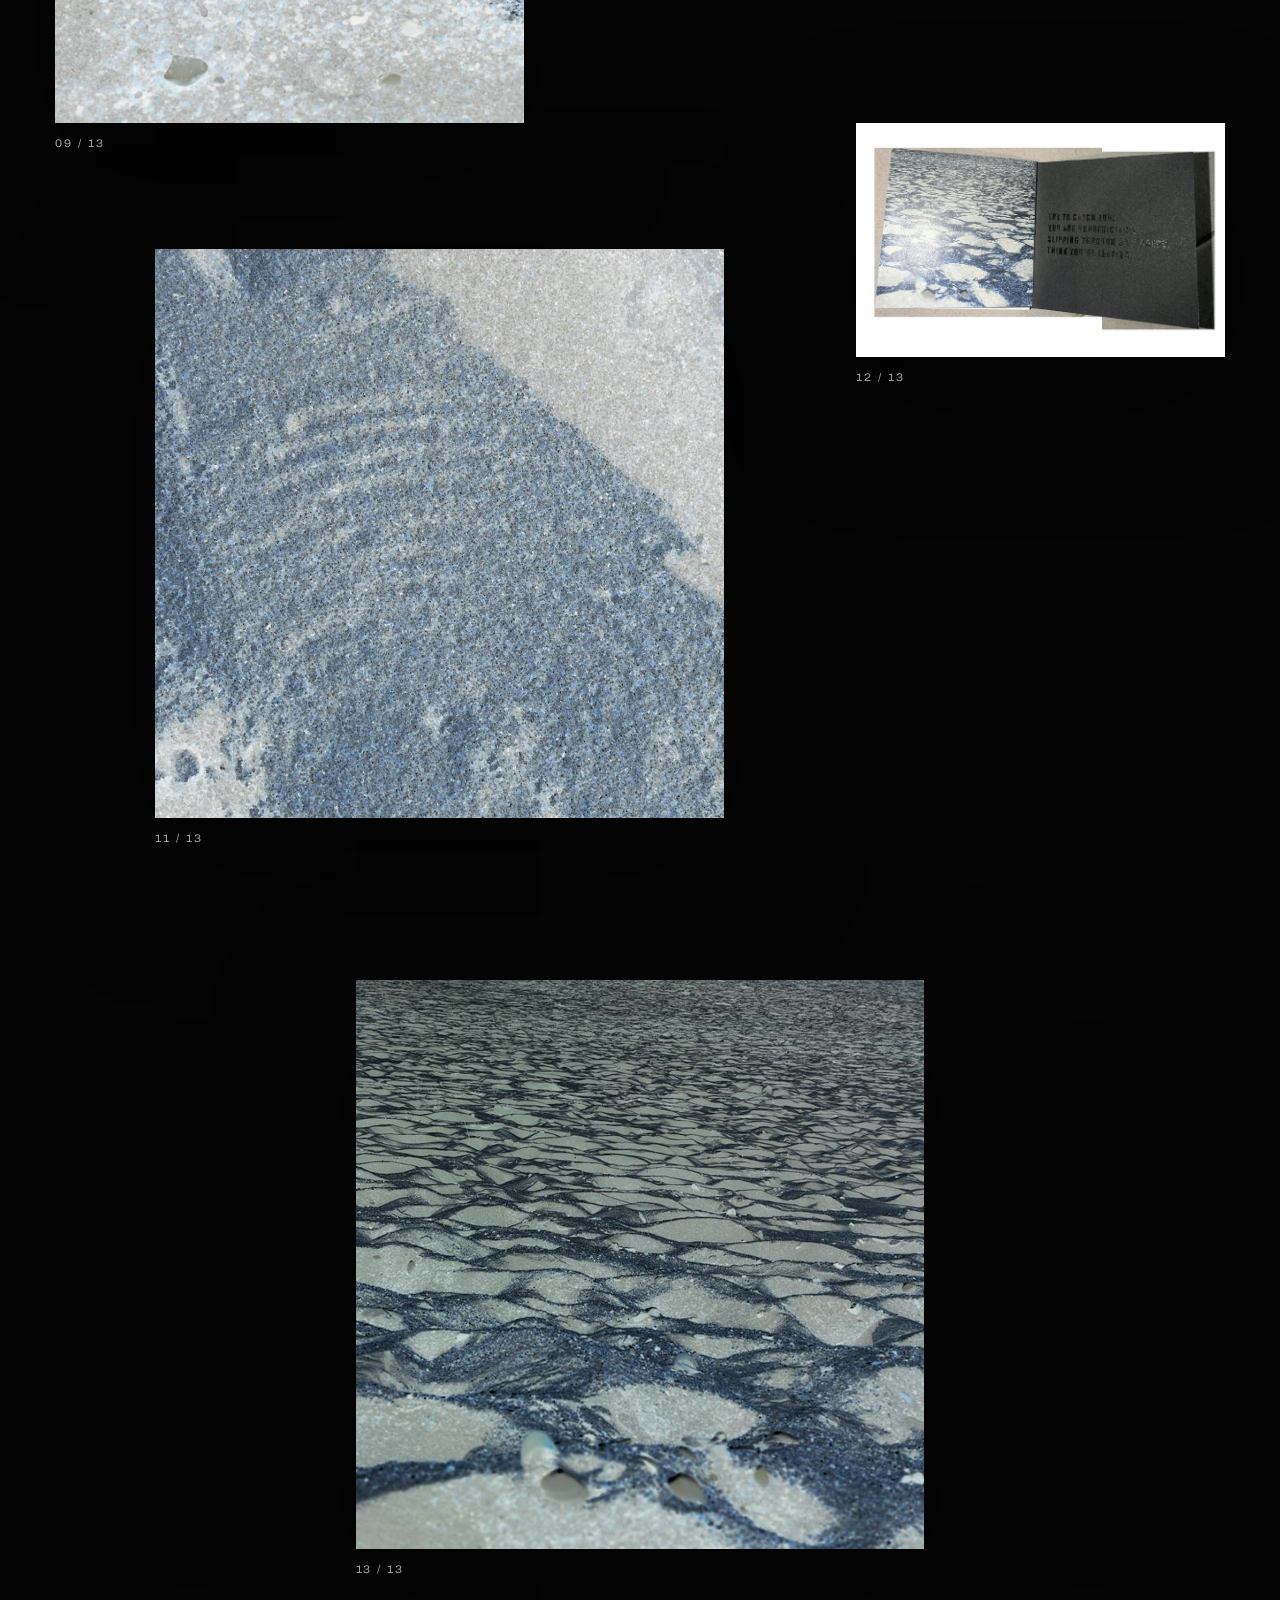
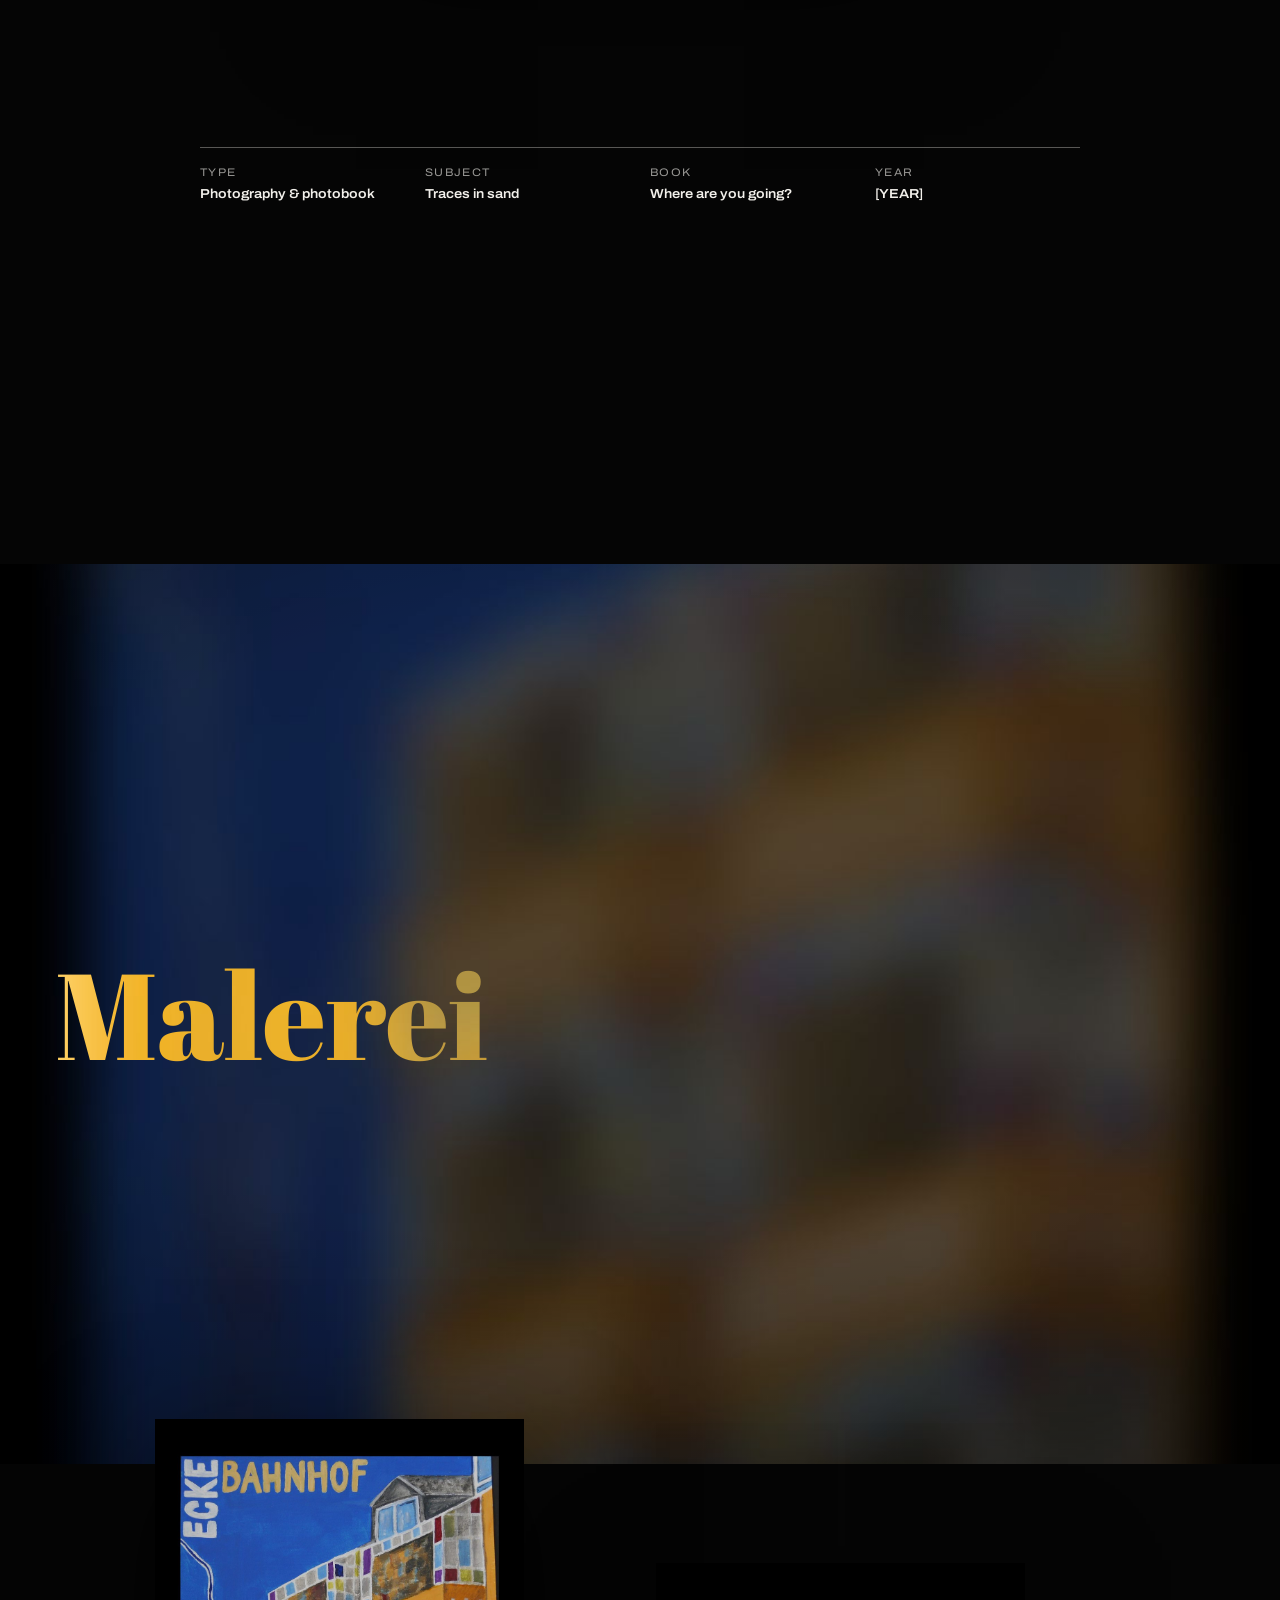
==== commit 67a2eddc: "Prevent mid-word line breaks in headlines" ====
--- a/jana-website/index.html
+++ b/jana-website/index.html
@@ -16,6 +16,7 @@
 img{display:block;max-width:100%}
 .wide{font-family:Archivo,sans-serif;font-stretch:125%;font-weight:700;text-transform:uppercase;letter-spacing:-.01em}
 .char{display:inline-block;will-change:transform}
+.hero-head .line-mask>span,.hero-likes h2 .line-mask>span,.p-title,.colophon h2 .line-mask>span{white-space:nowrap}
 .line-mask{display:block;overflow:hidden;padding-bottom:.04em}
 
 /* grain */
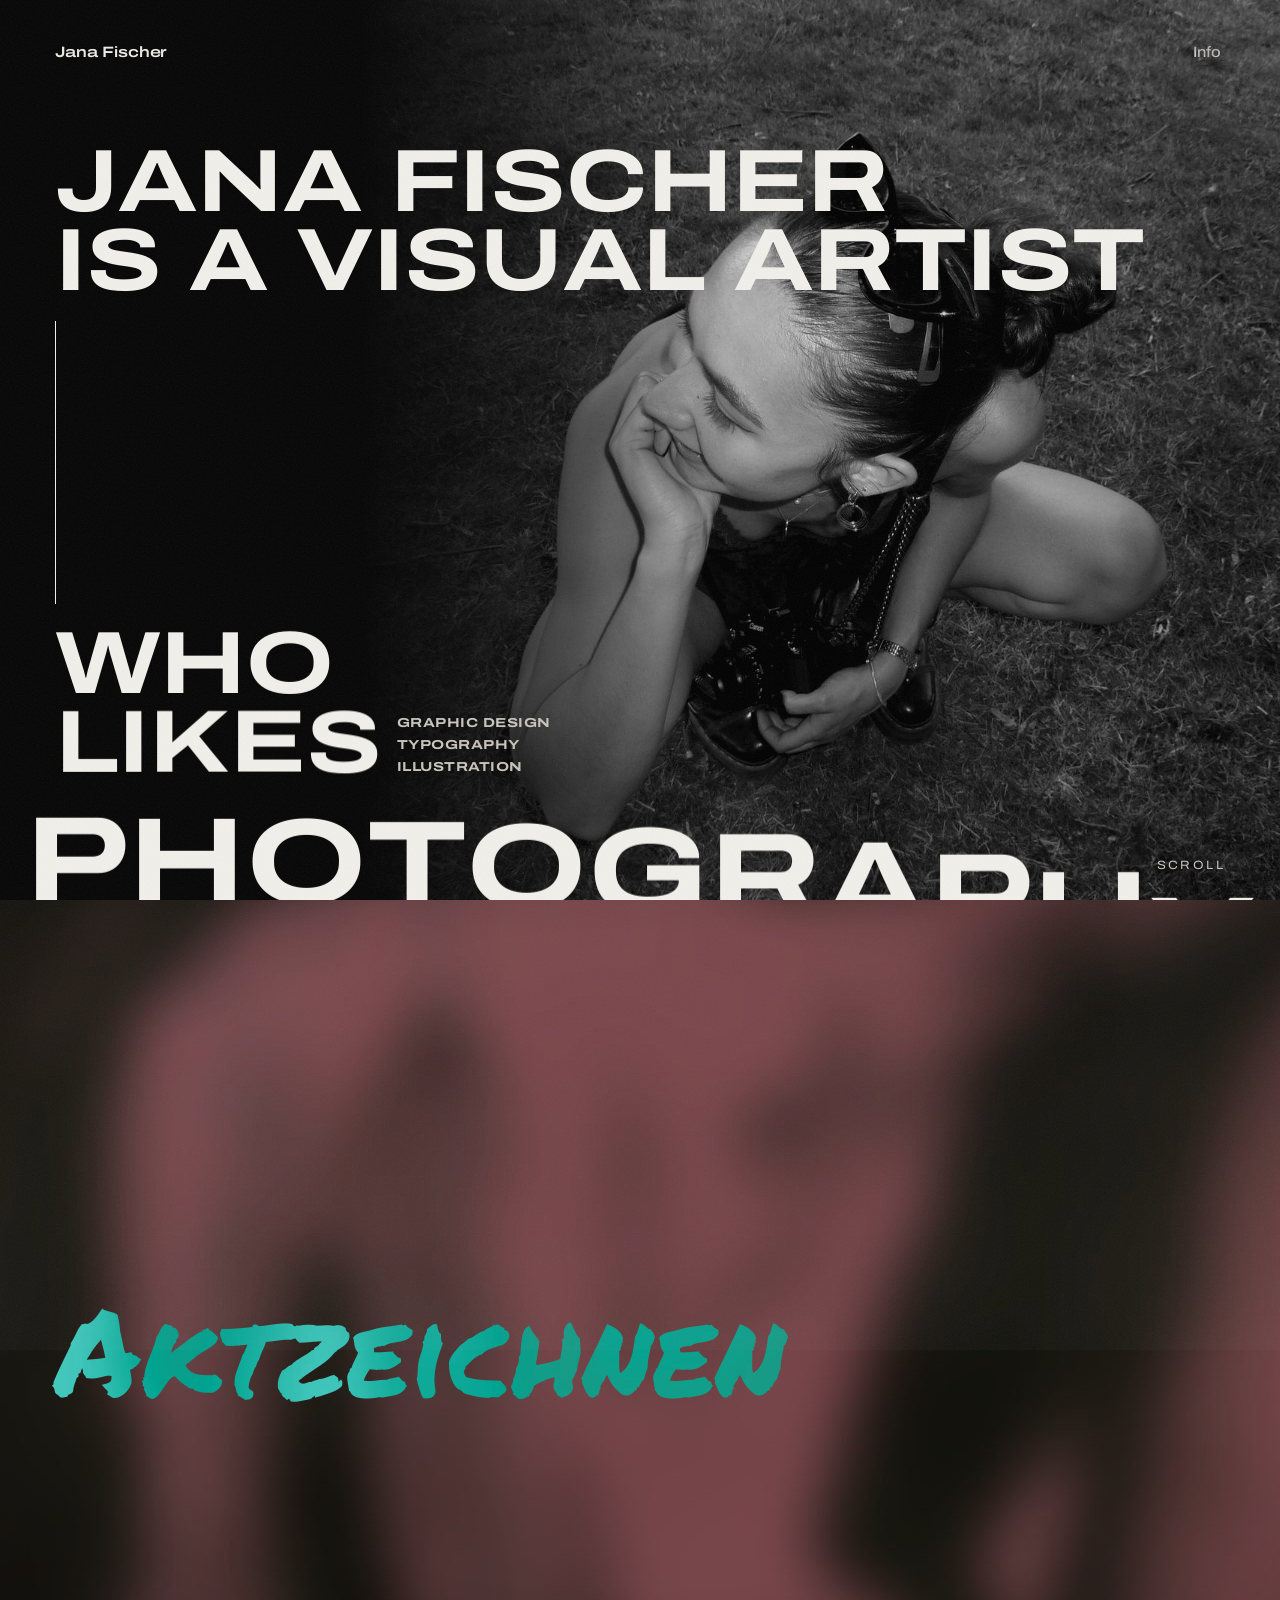
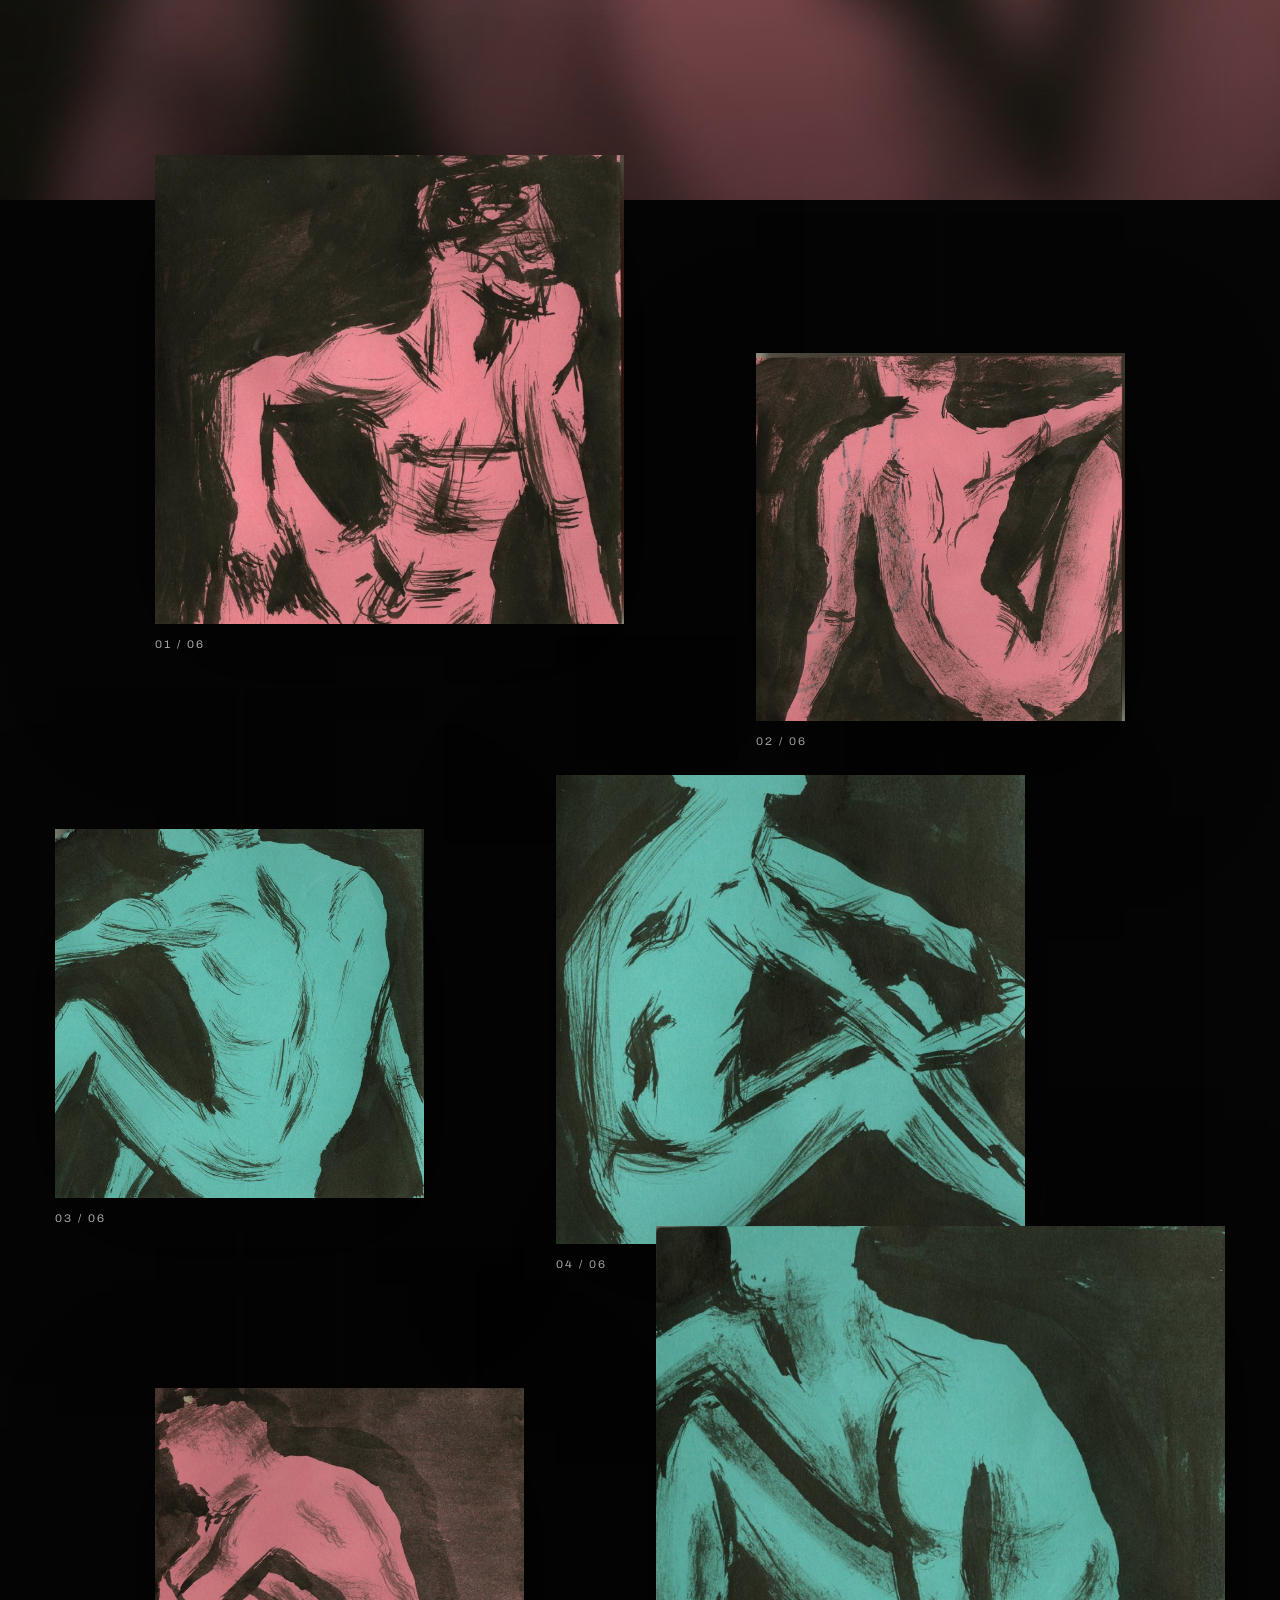
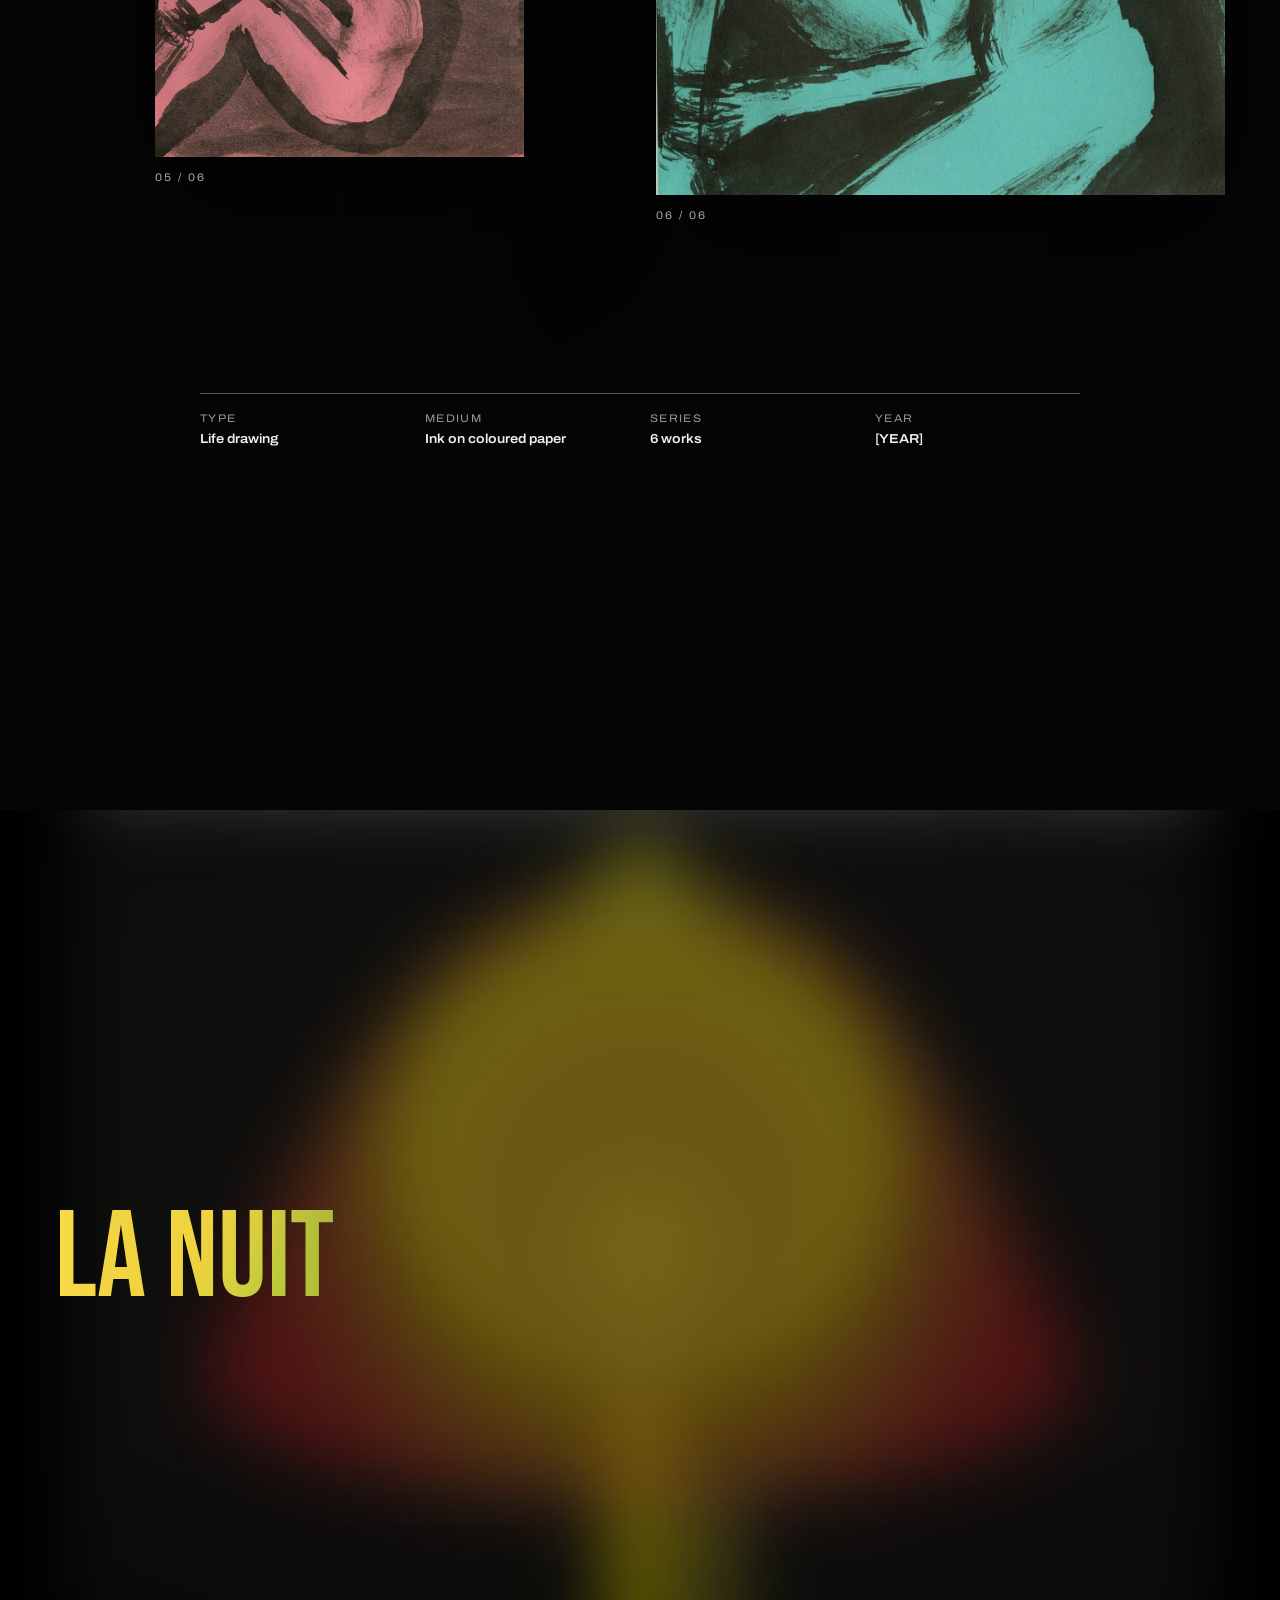
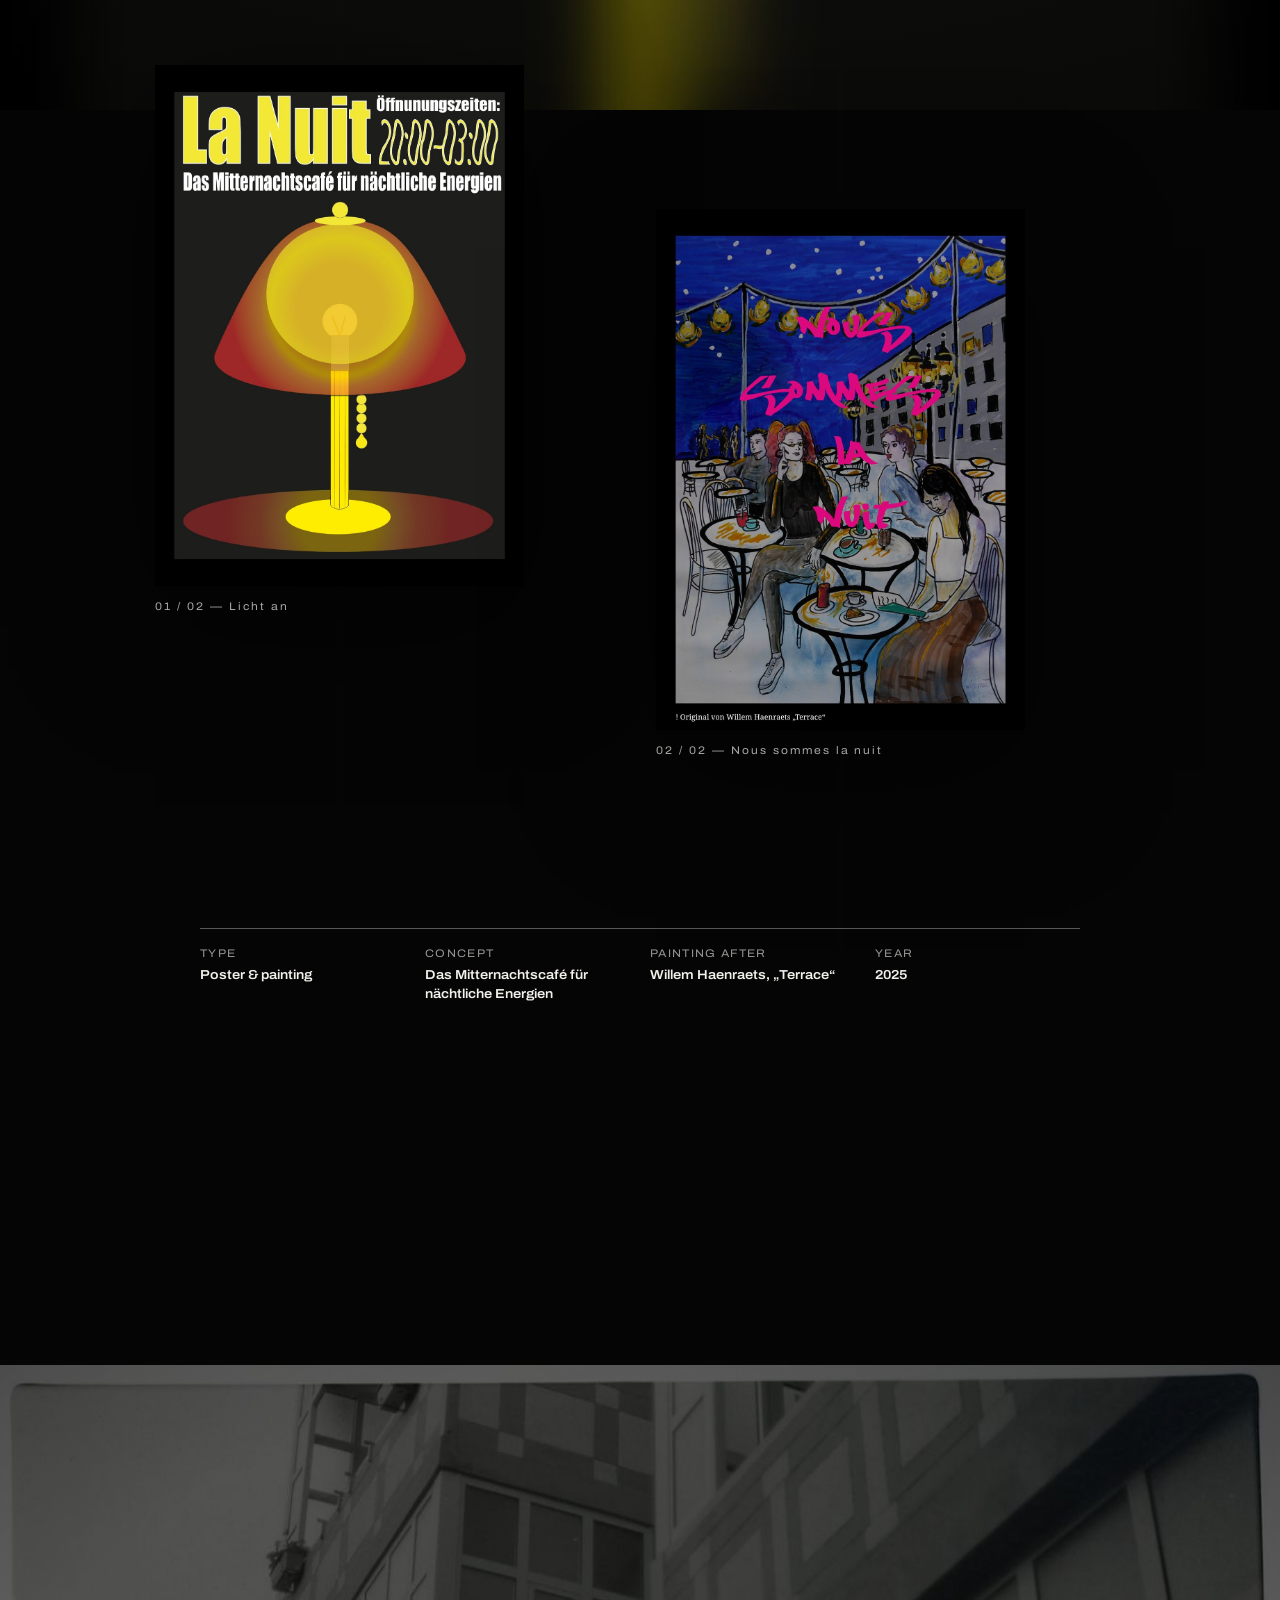
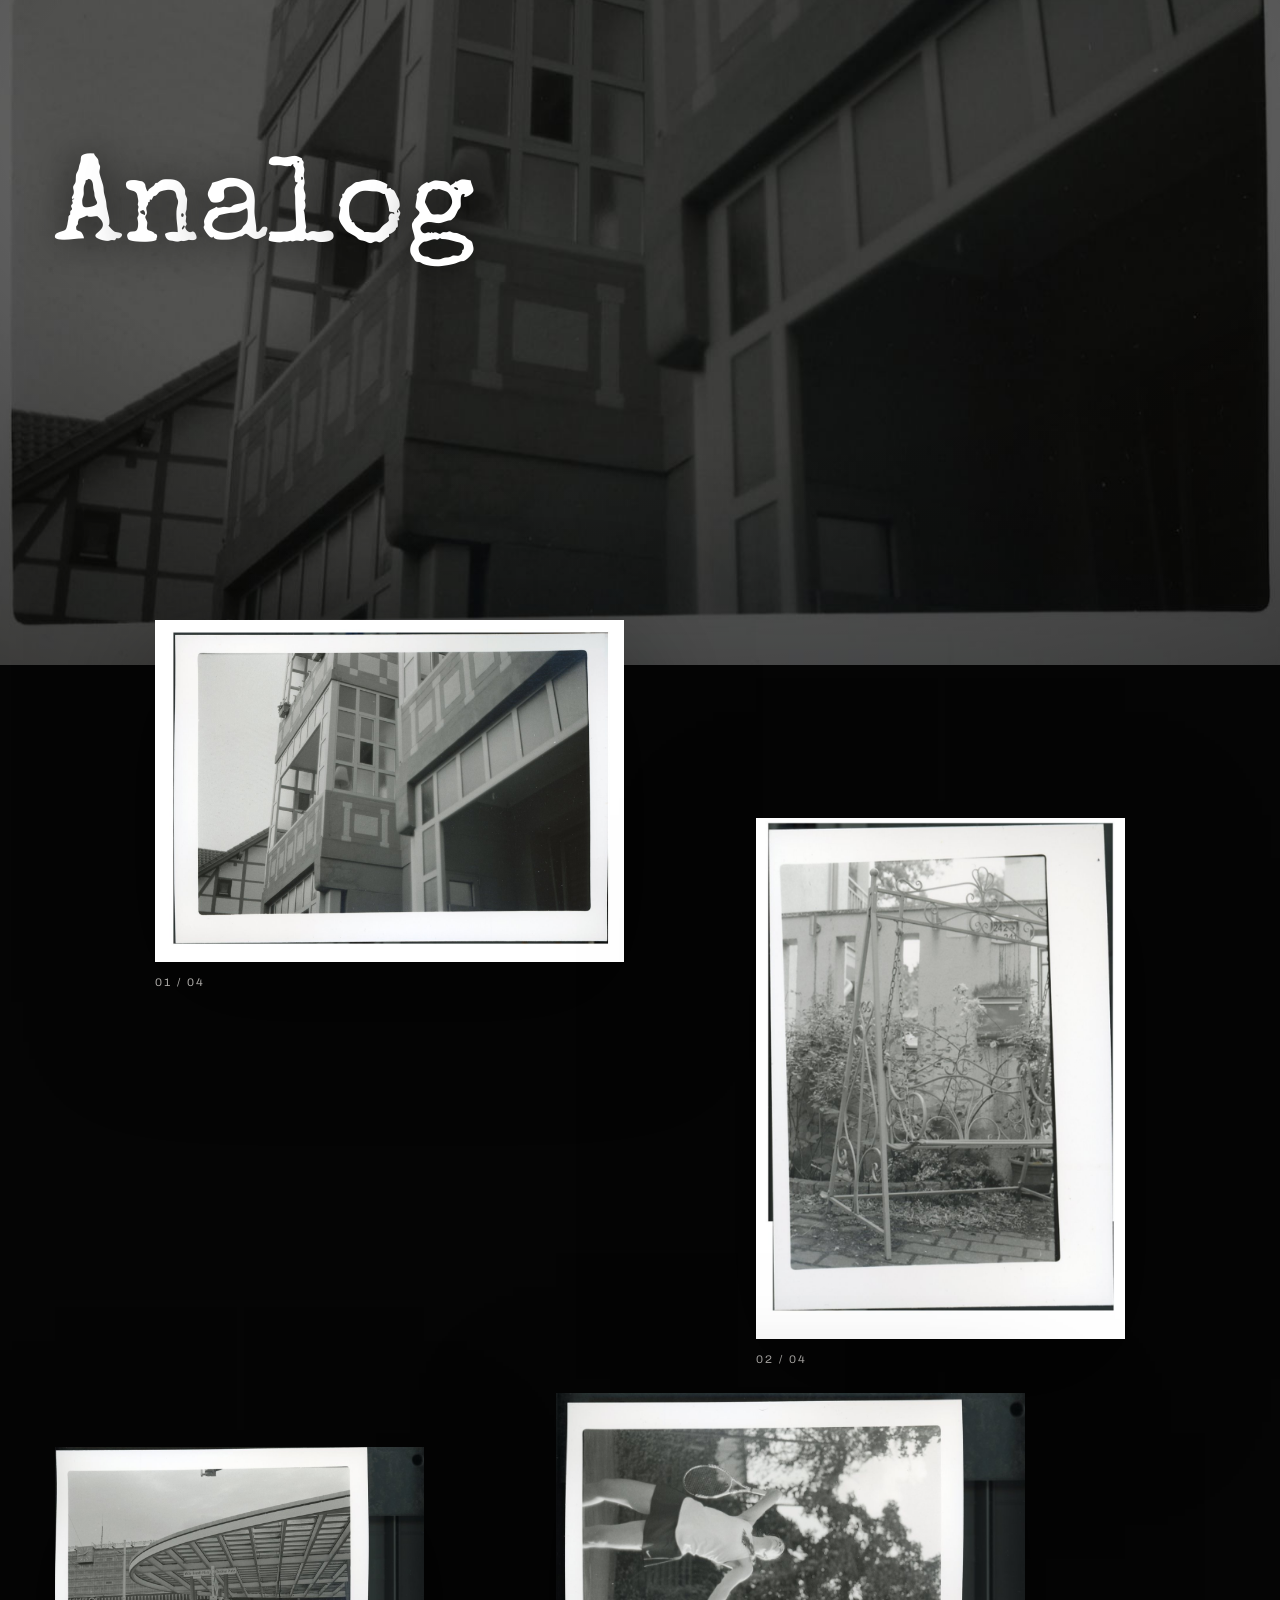
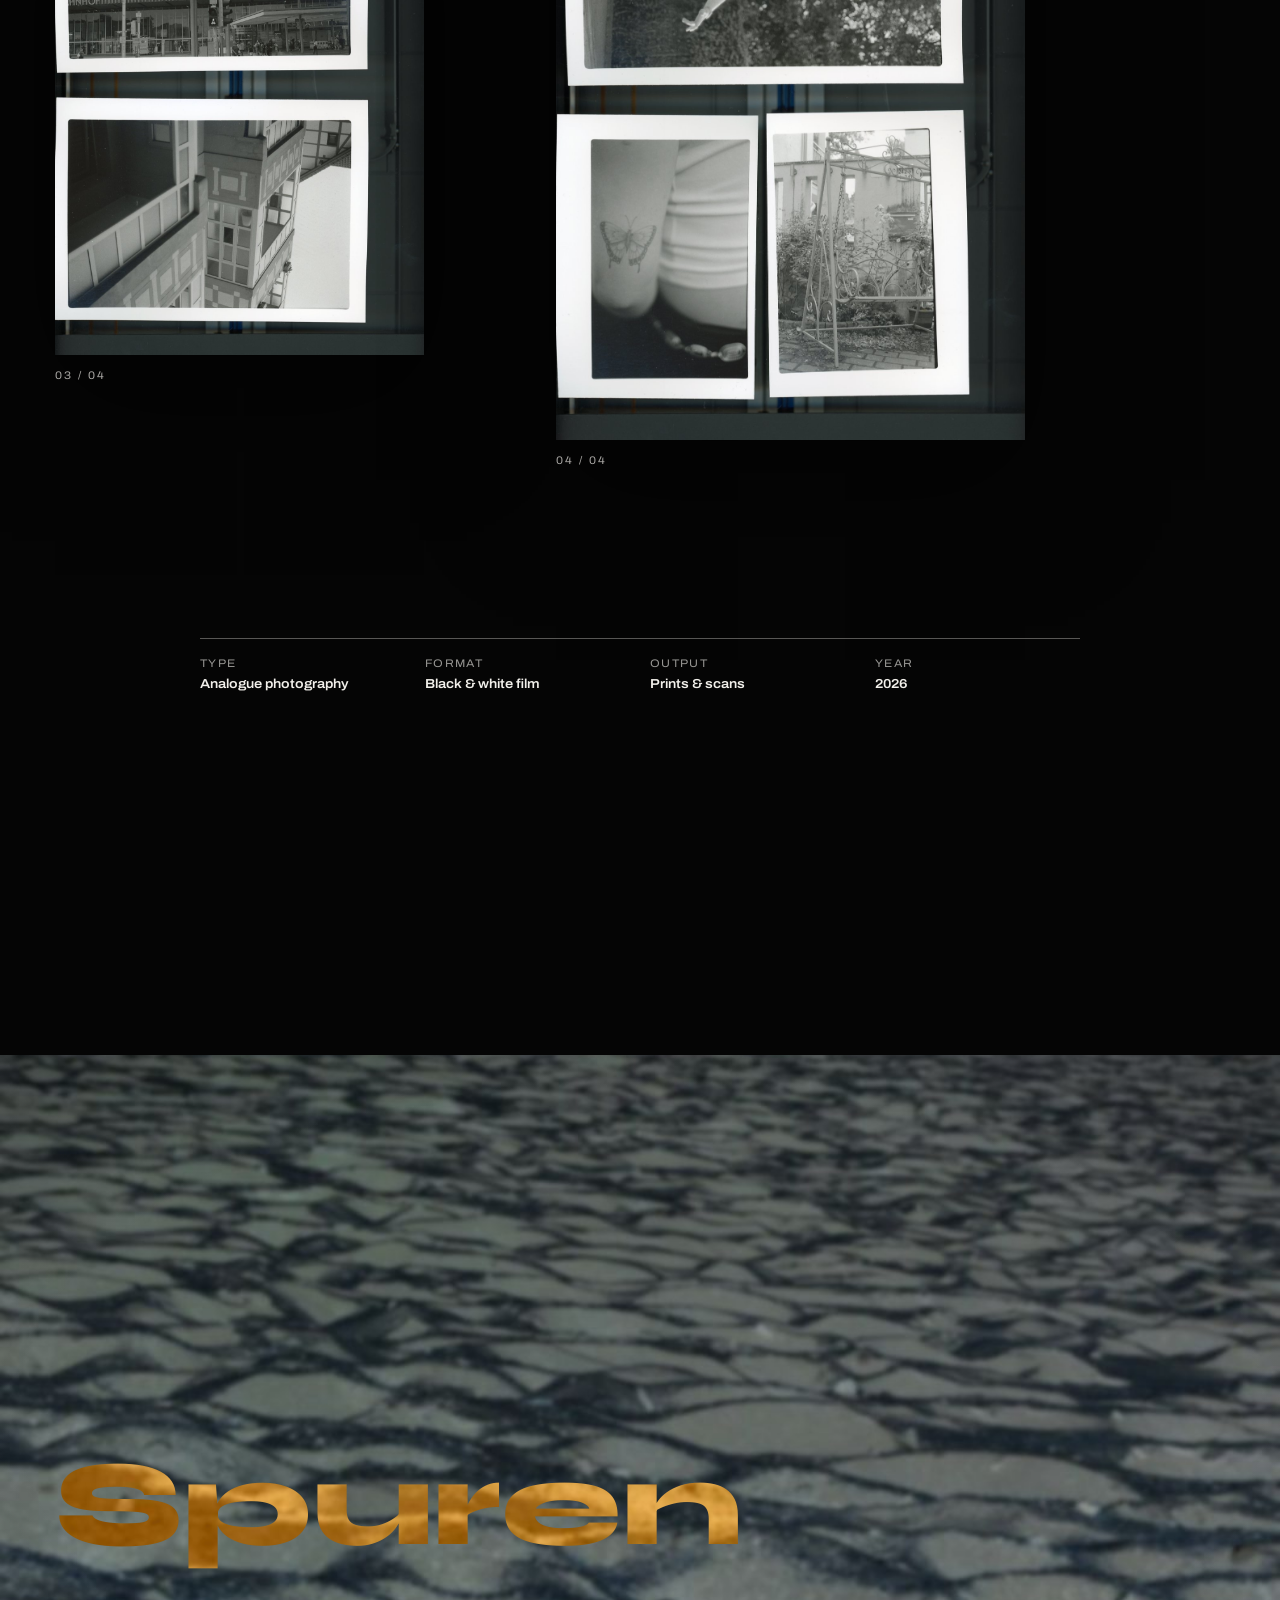
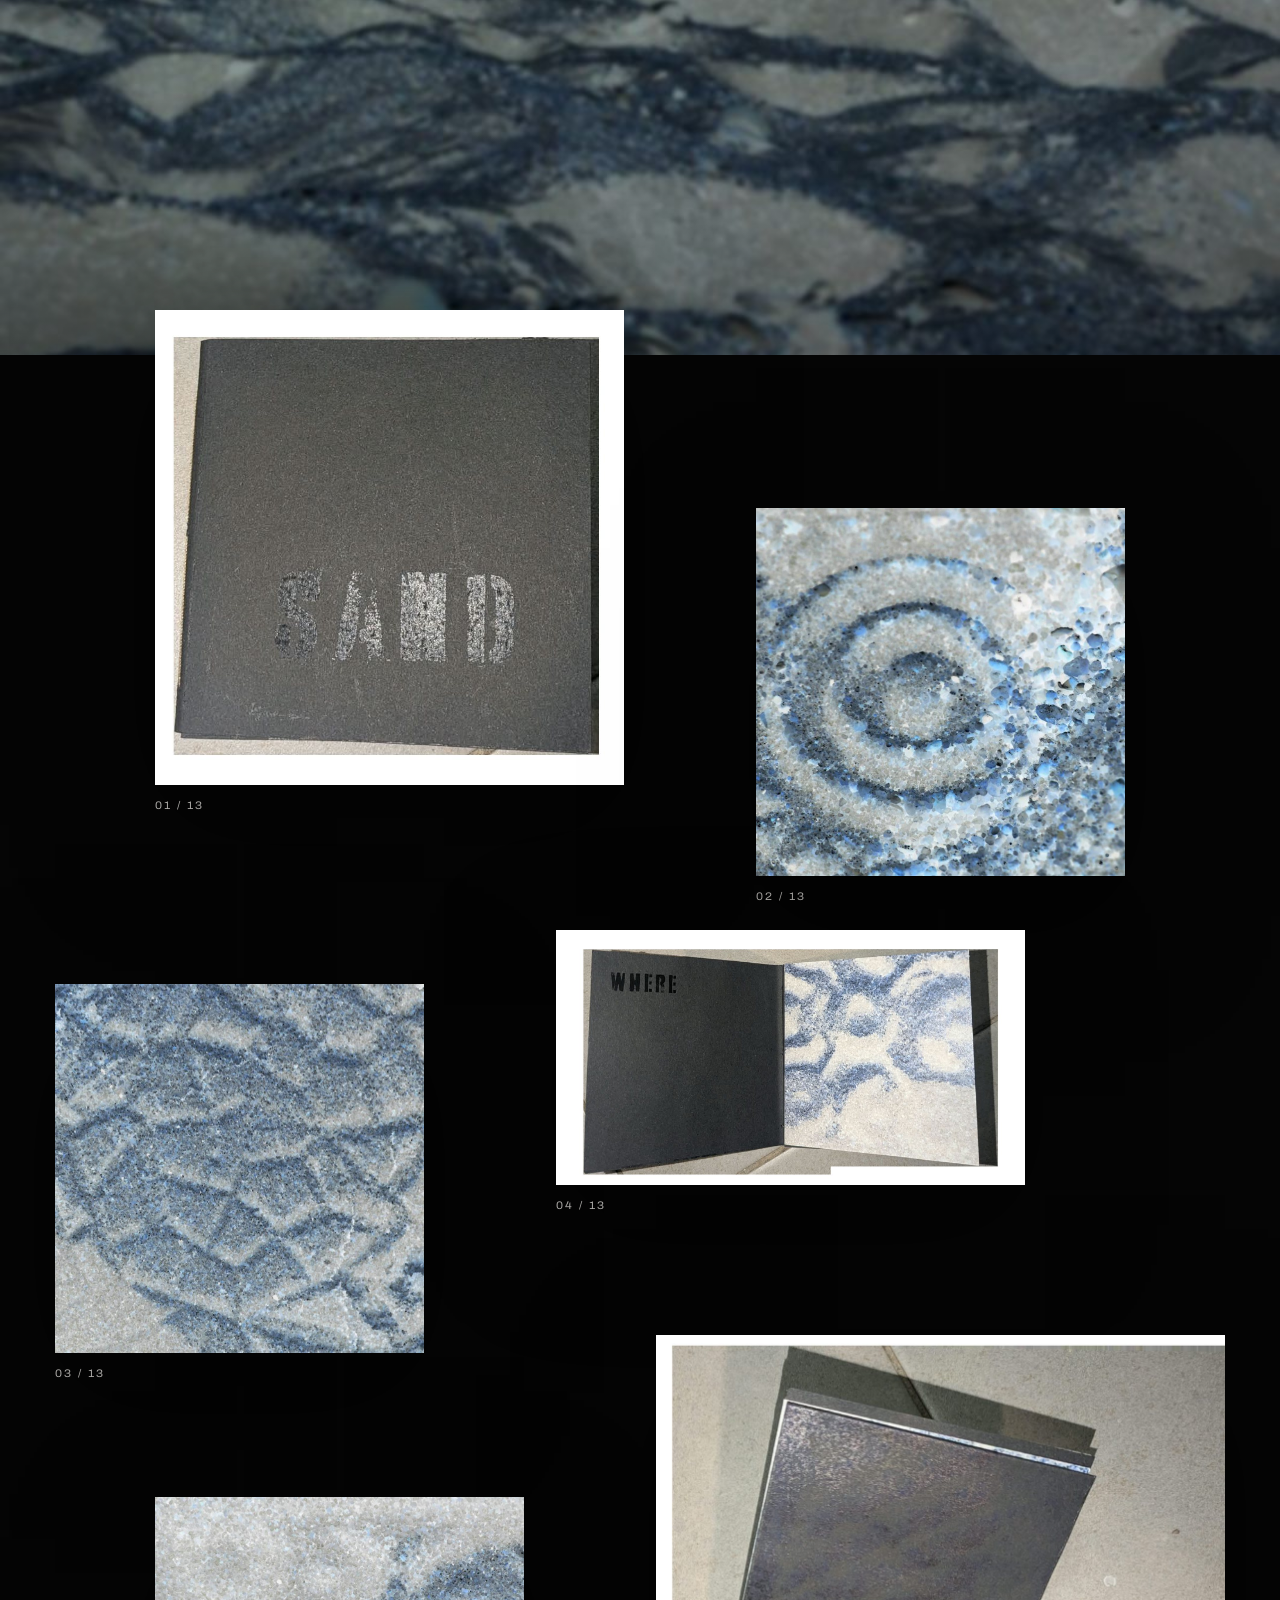
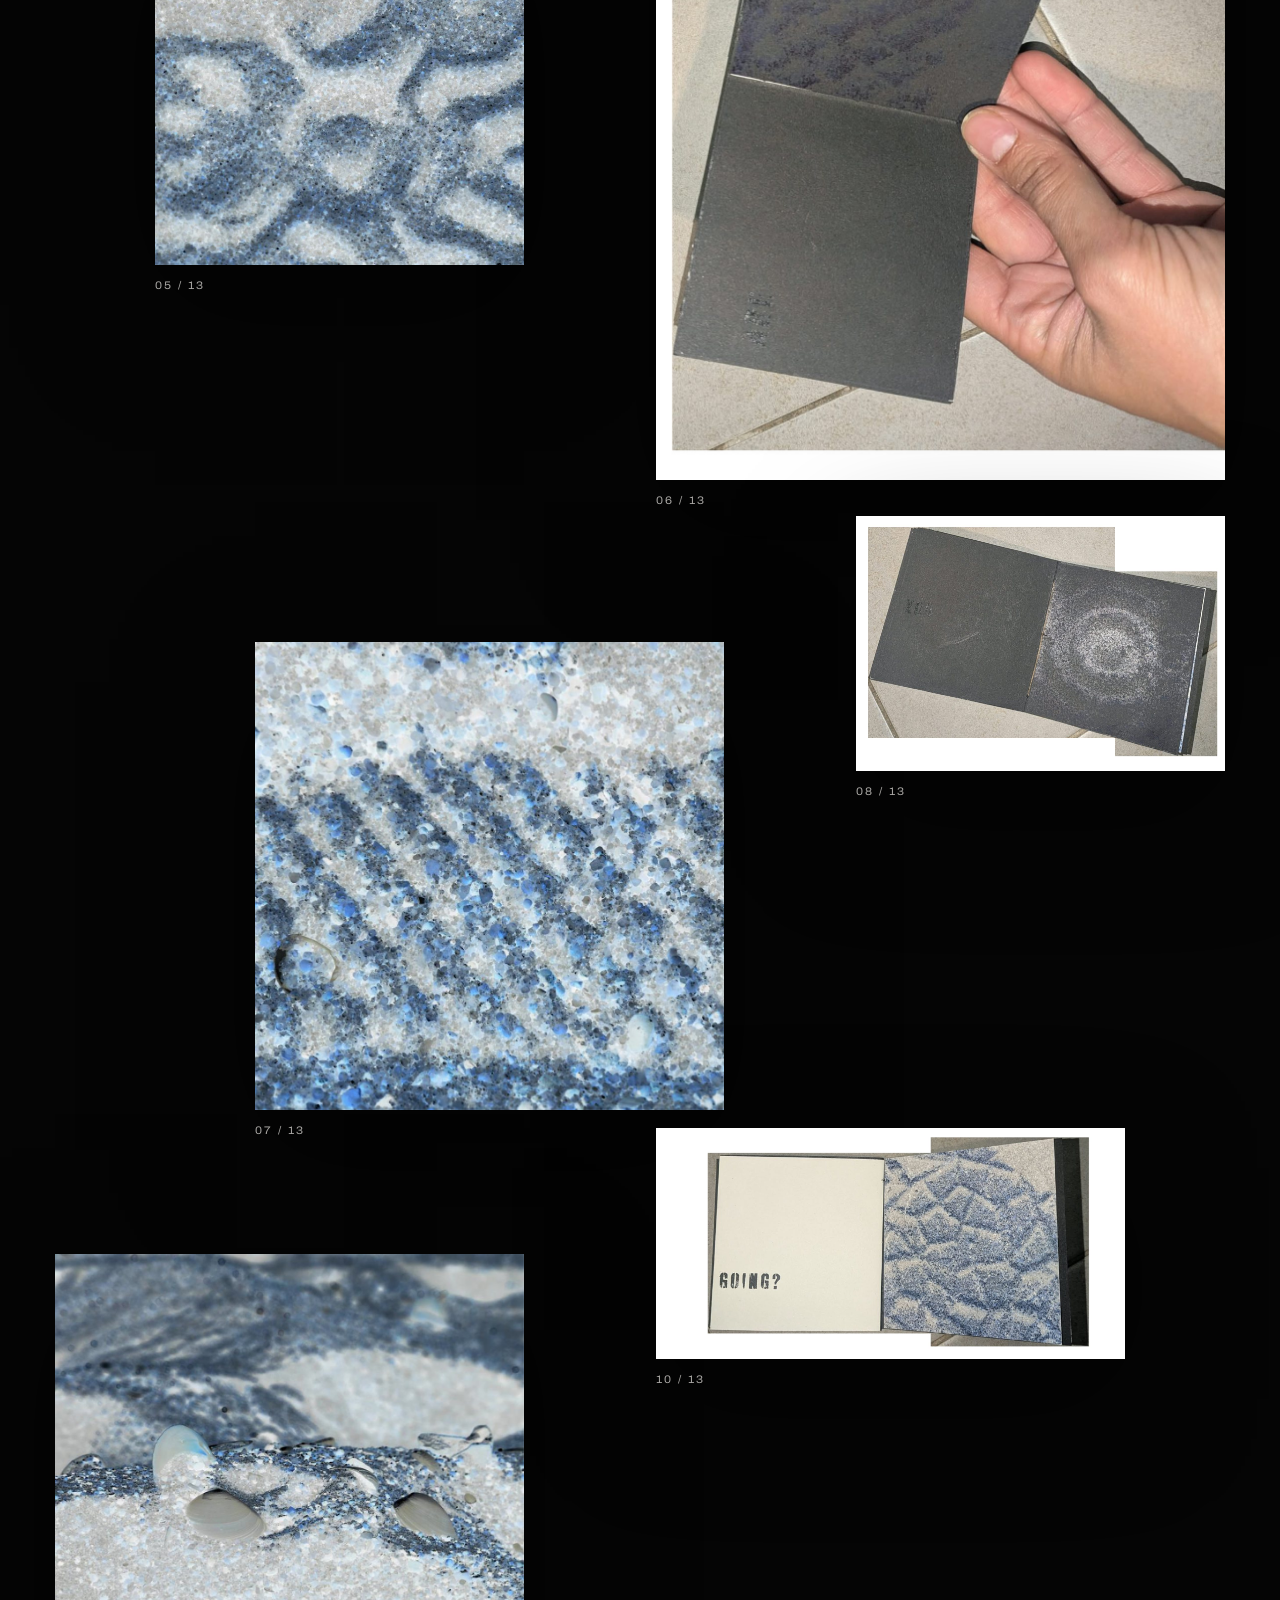
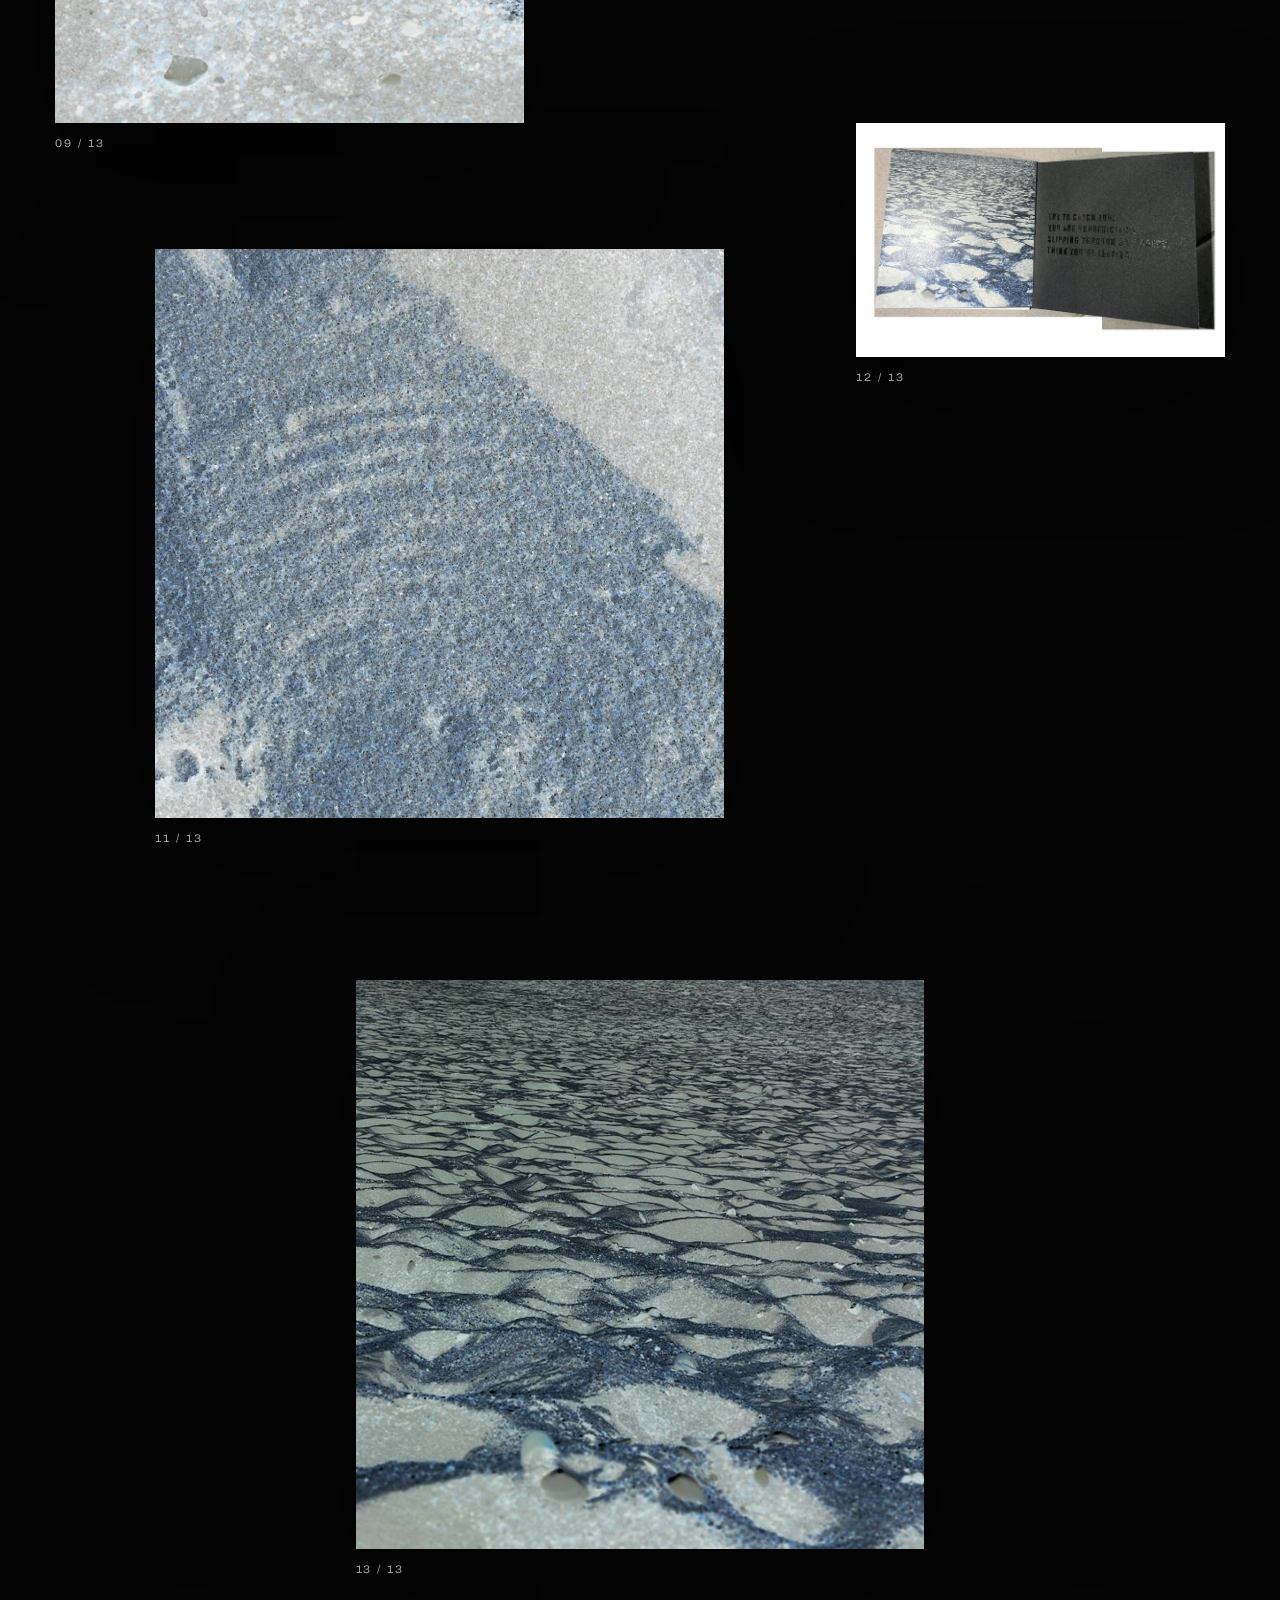
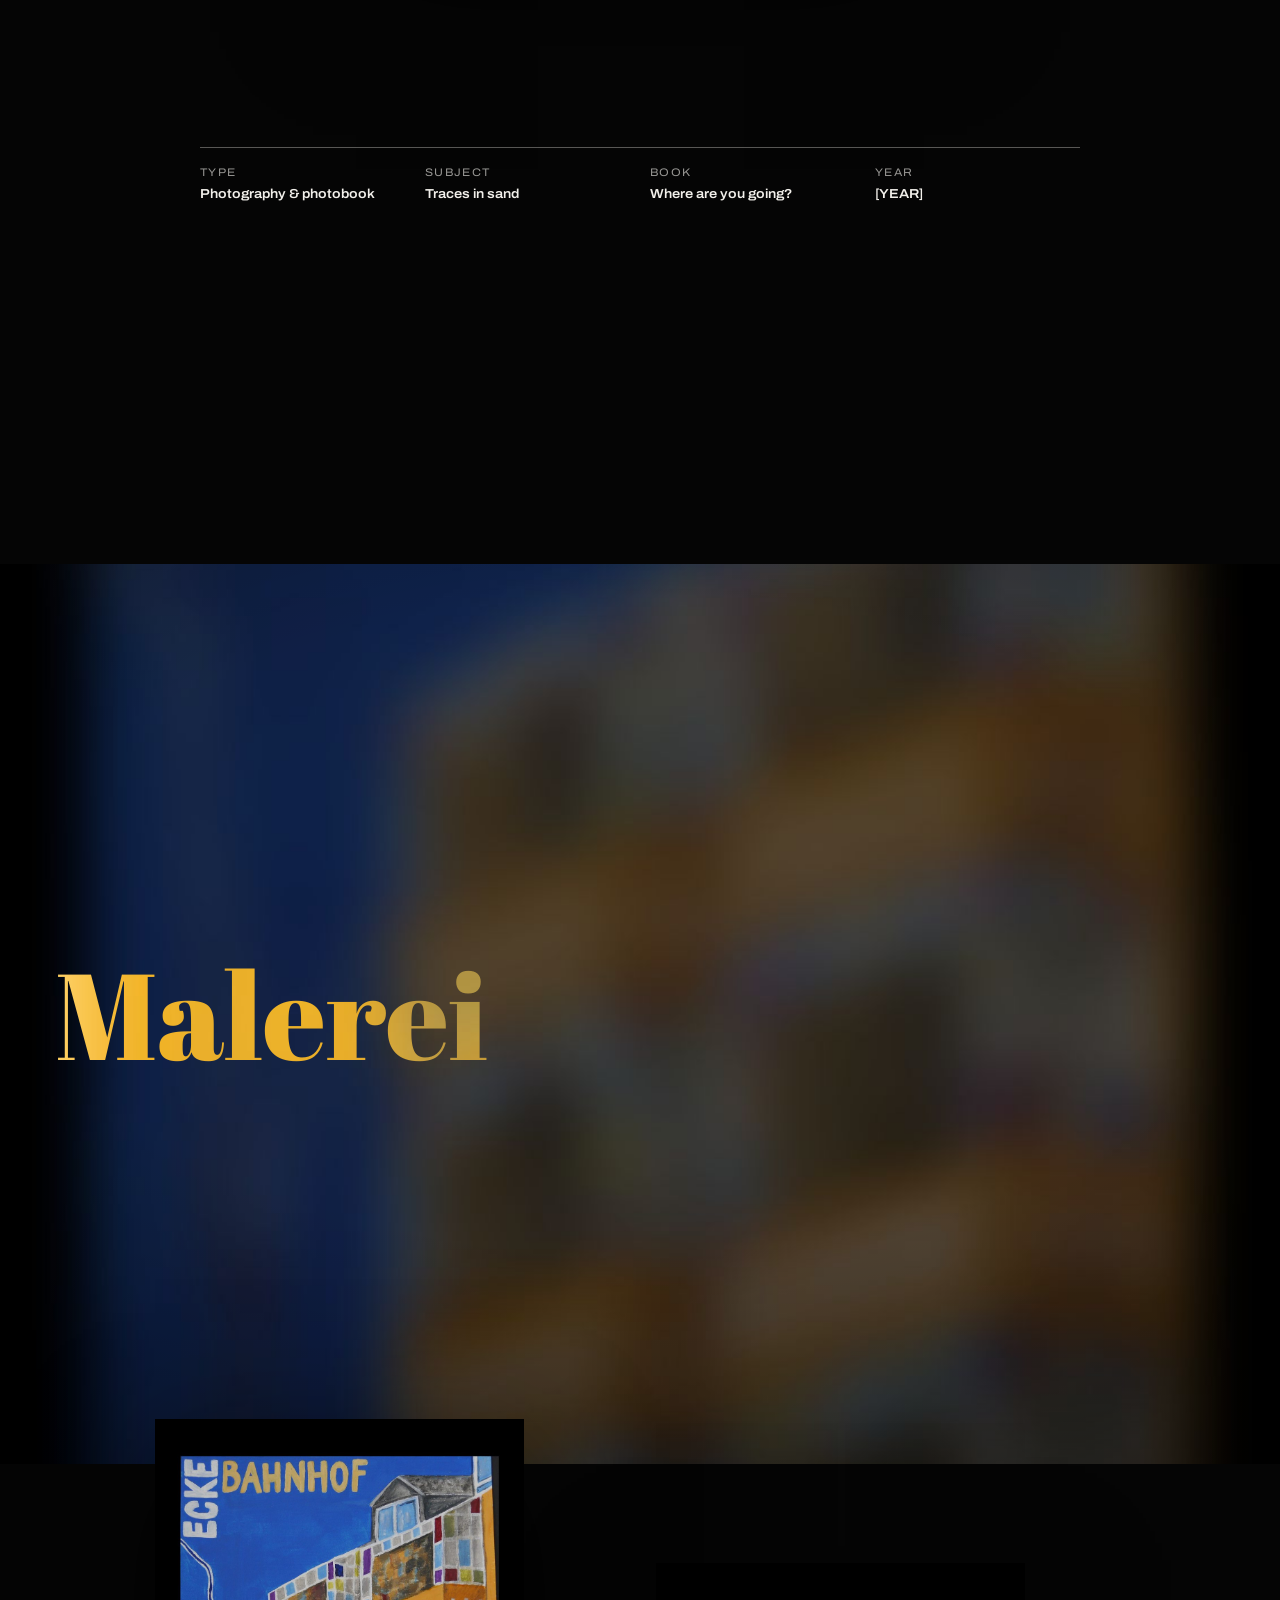
==== commit f843c62b: "Hide loader top and bottom elements" ====
--- a/jana-website/index.html
+++ b/jana-website/index.html
@@ -31,6 +31,7 @@
 .loader-disc b{font-weight:600;color:var(--fg);min-width:14ch}
 .loader-count{font-family:Archivo,sans-serif;font-stretch:125%;font-weight:700;font-size:clamp(40px,6vw,88px);line-height:.8;color:var(--fg);letter-spacing:-.02em}
 .loader-bar{position:absolute;left:0;bottom:0;height:2px;width:100%;background:var(--fg);transform-origin:left;transform:scaleX(0)}
+.loader-top,.loader-bottom{display:none}
 /* nav */
 .nav{position:fixed;top:0;left:0;right:0;z-index:50;display:flex;justify-content:space-between;align-items:center;padding:30px var(--pad);mix-blend-mode:difference;font-size:15px;font-weight:500}
 .nav button{background:none;border:0;color:inherit;font:inherit;cursor:pointer;min-height:44px;padding:0 4px}
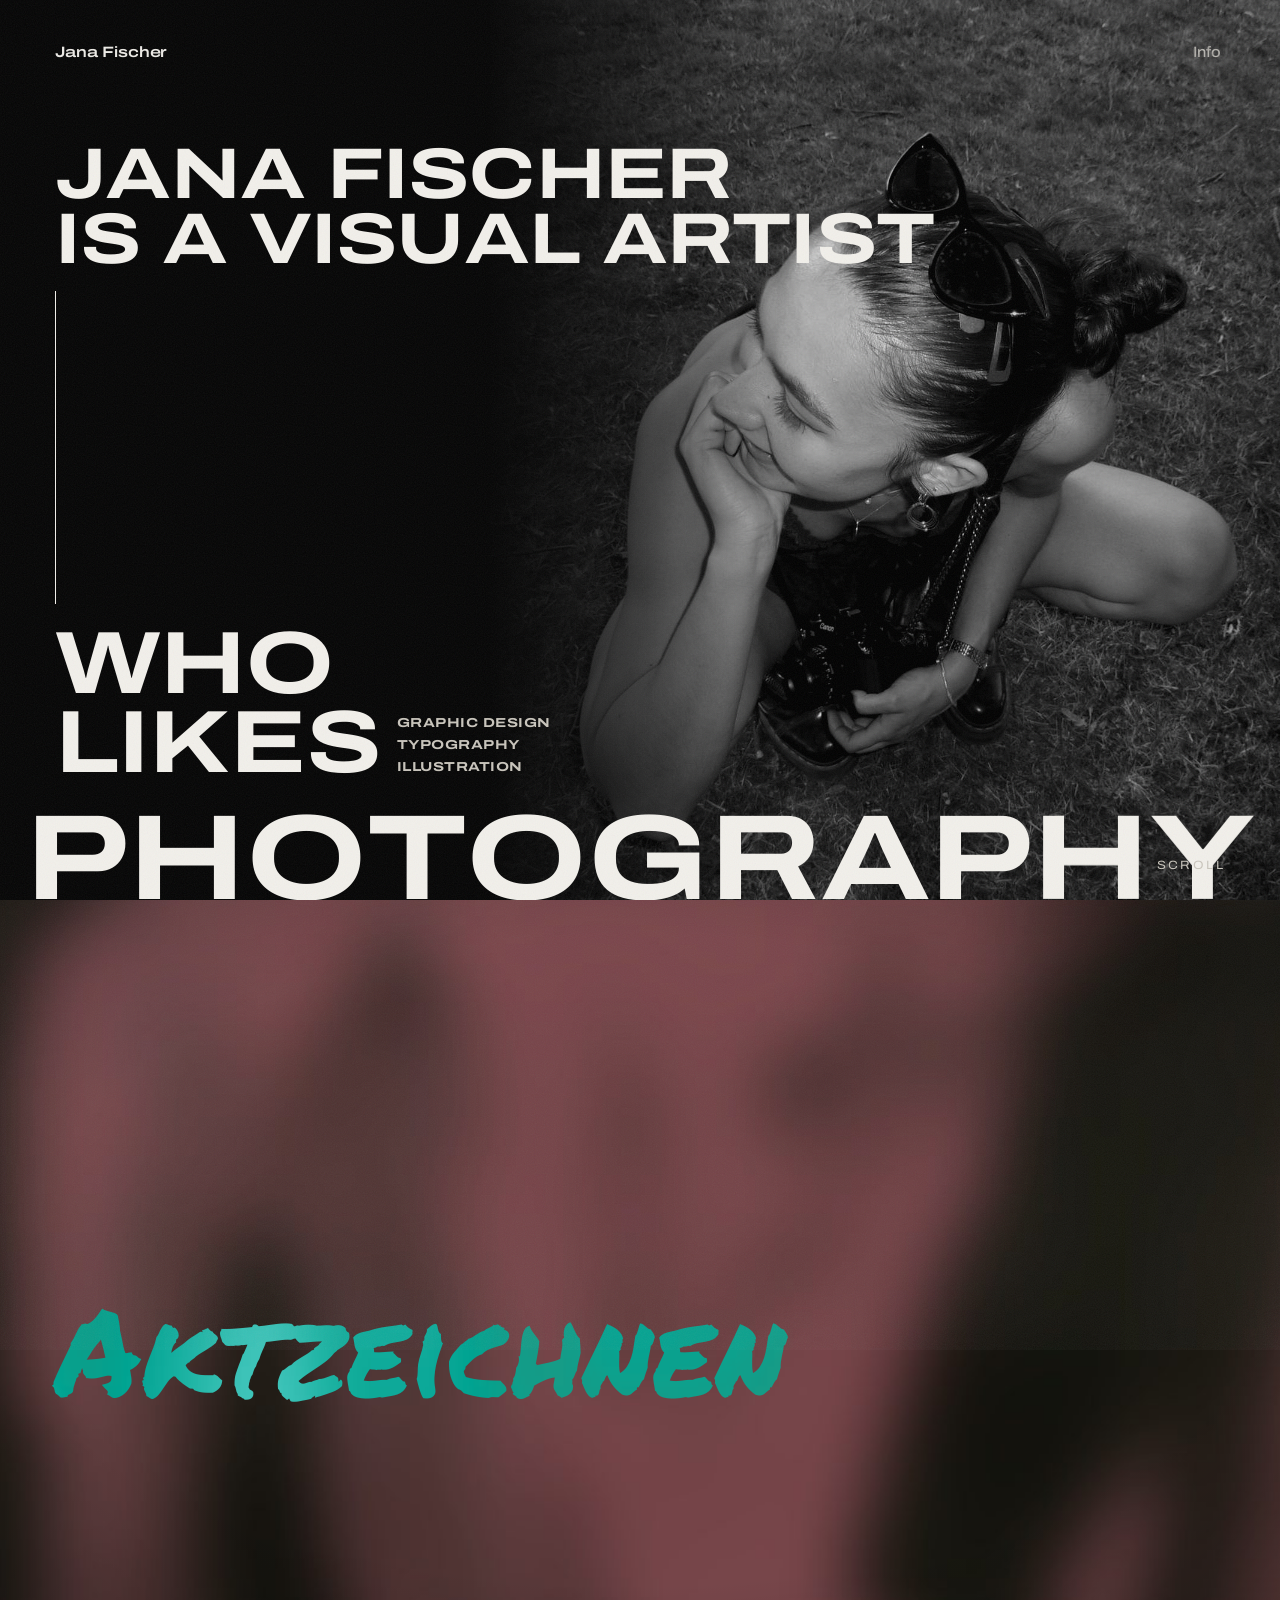
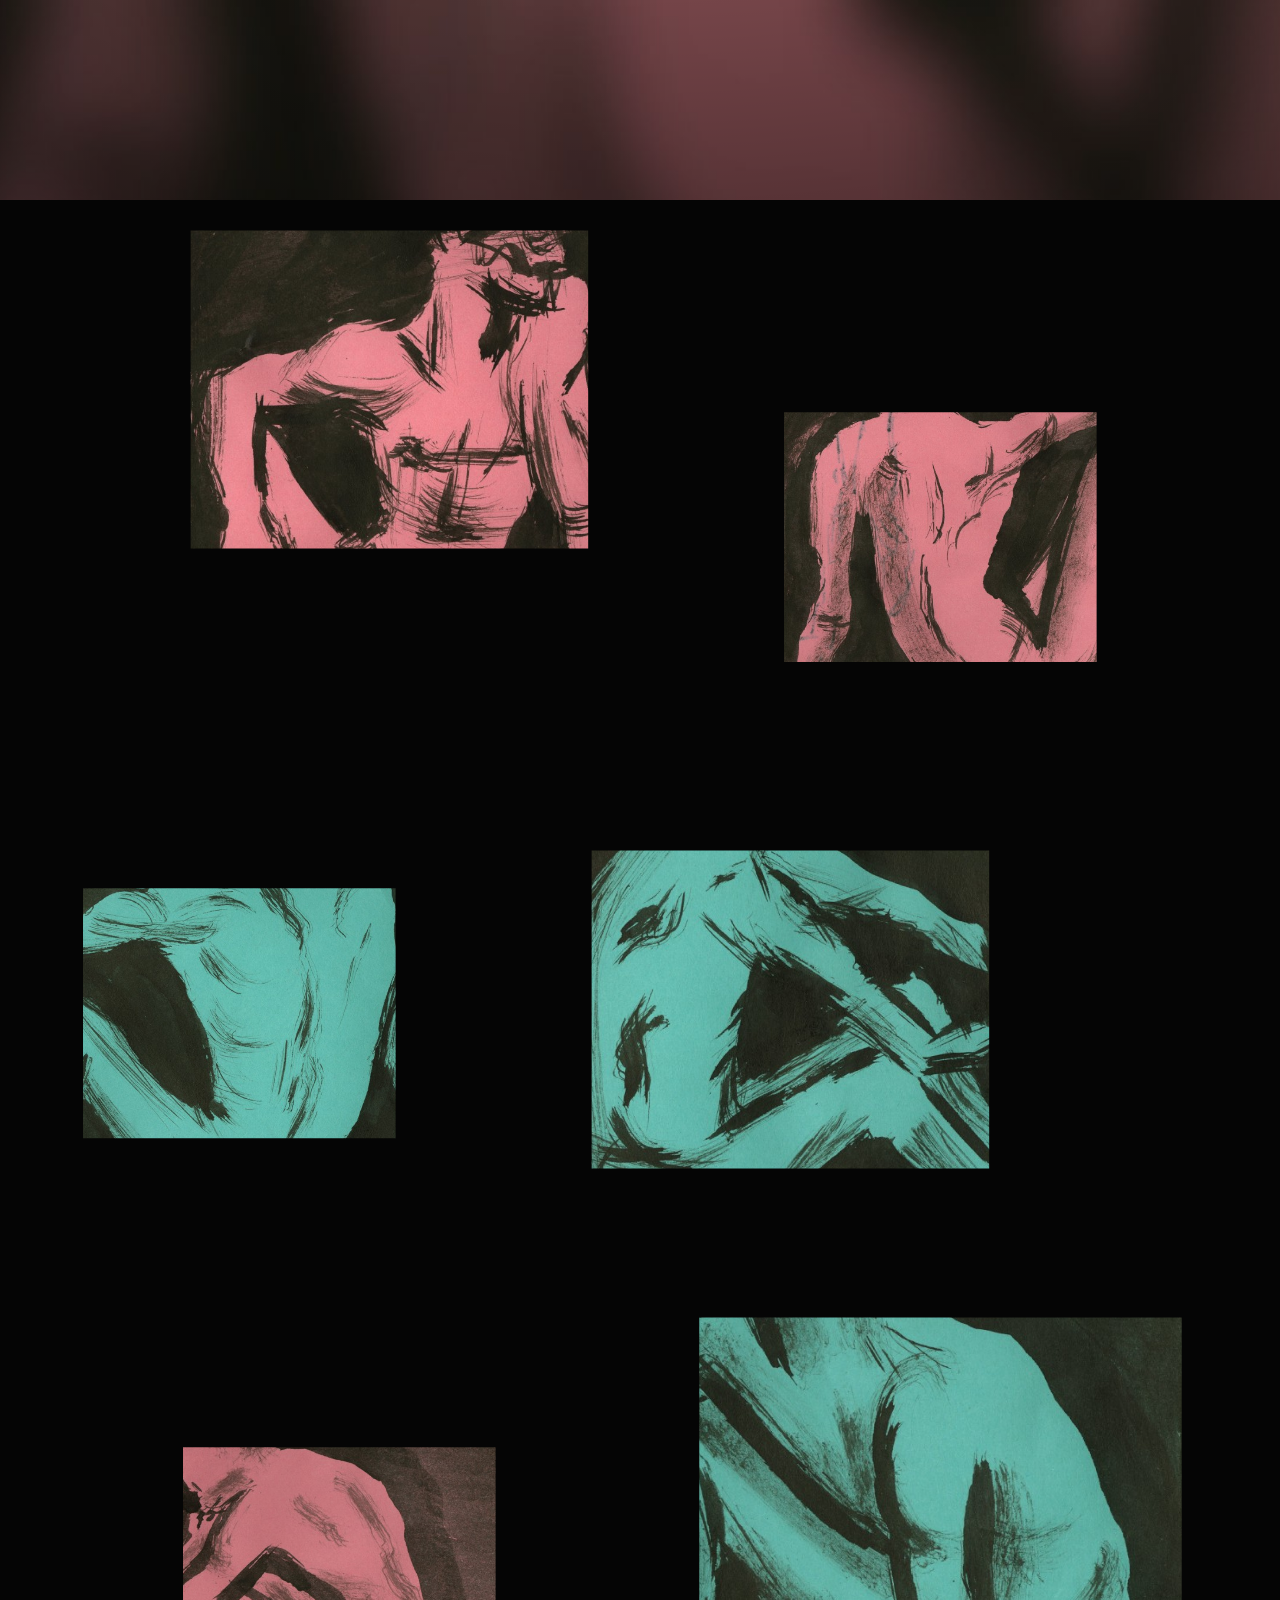
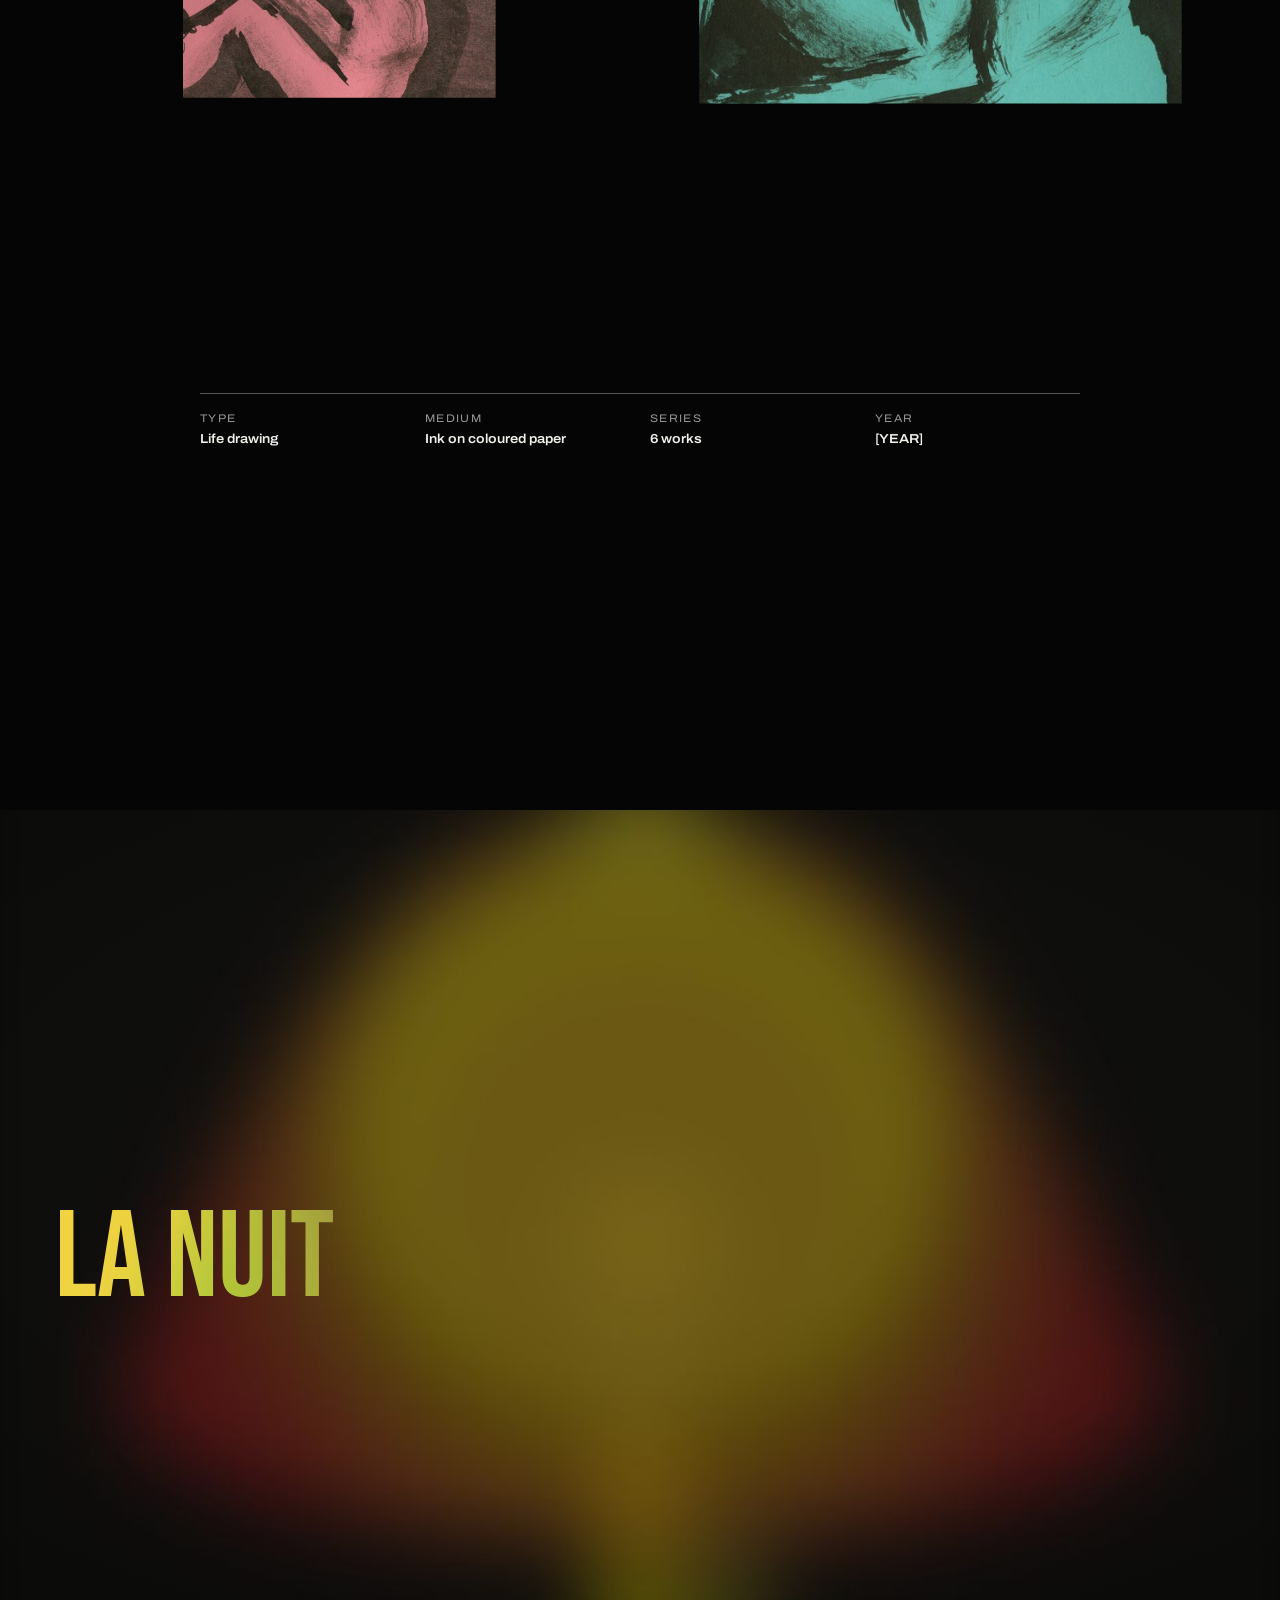
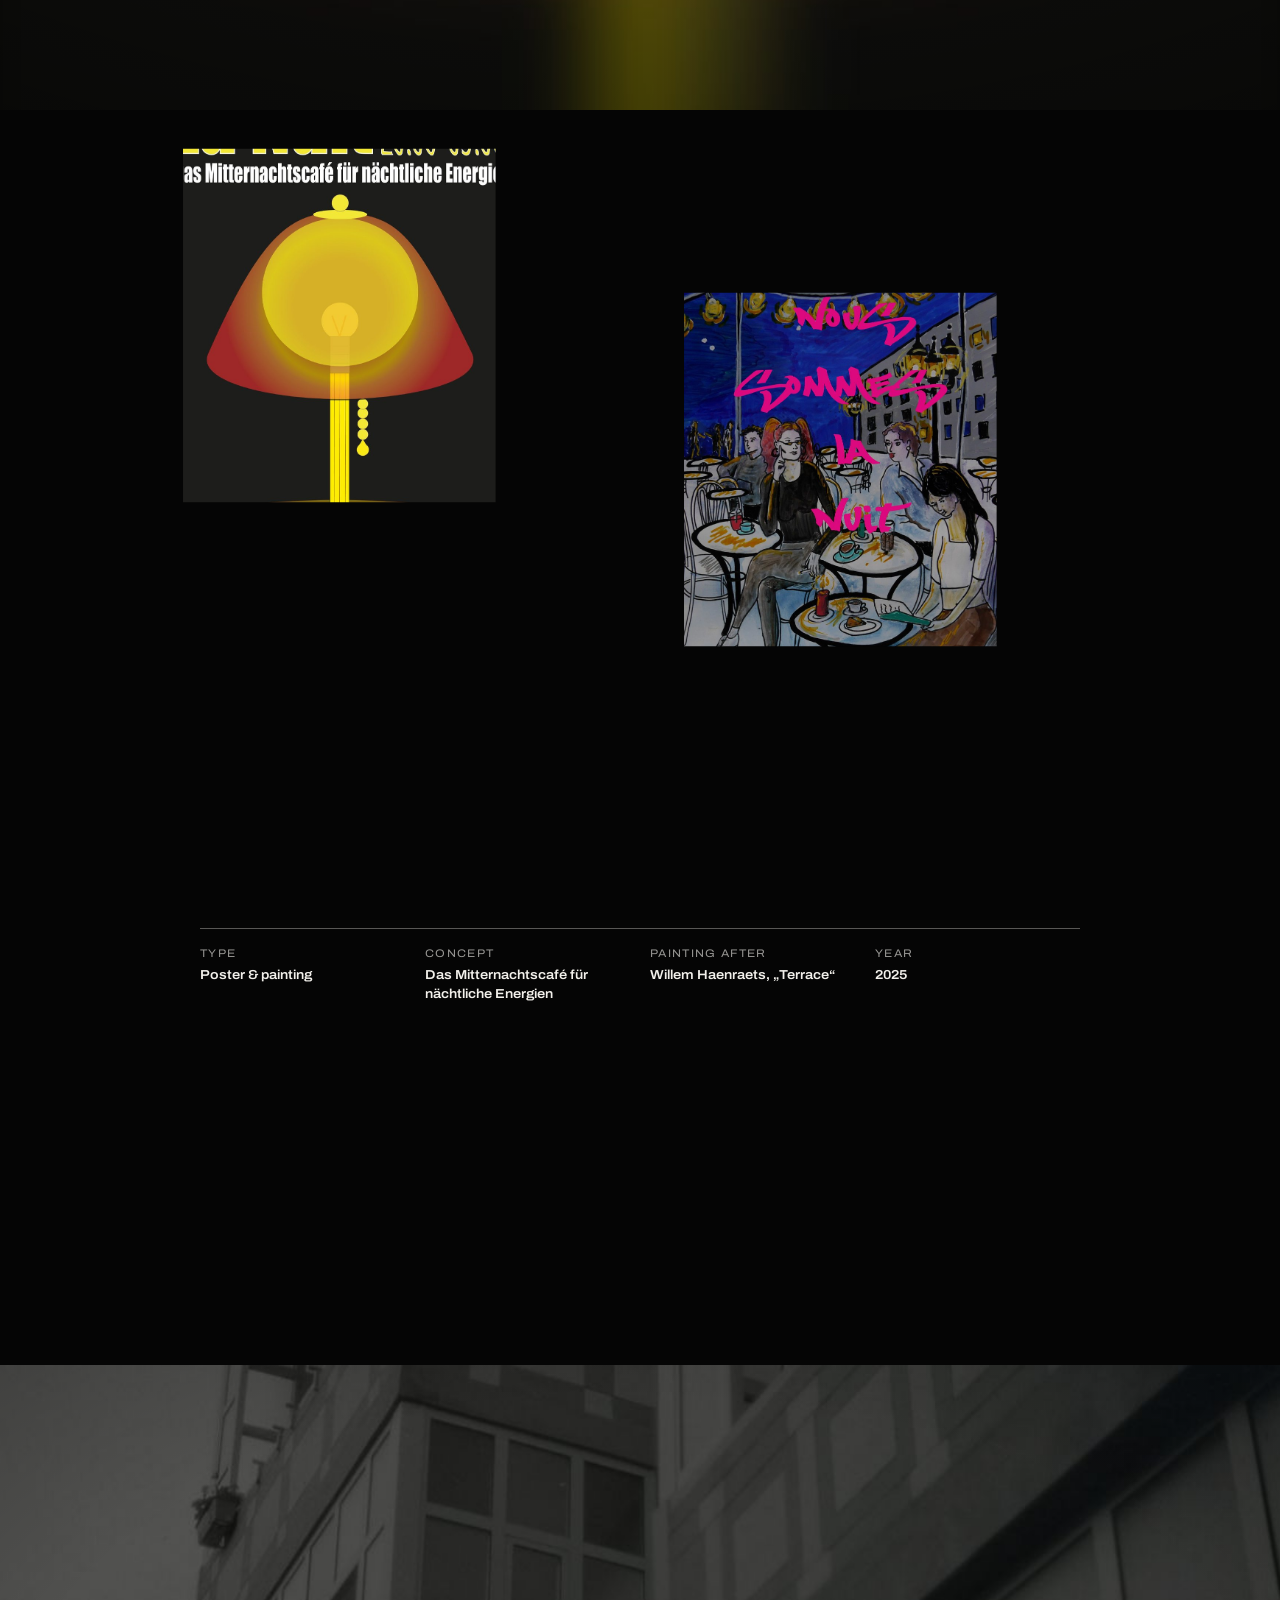
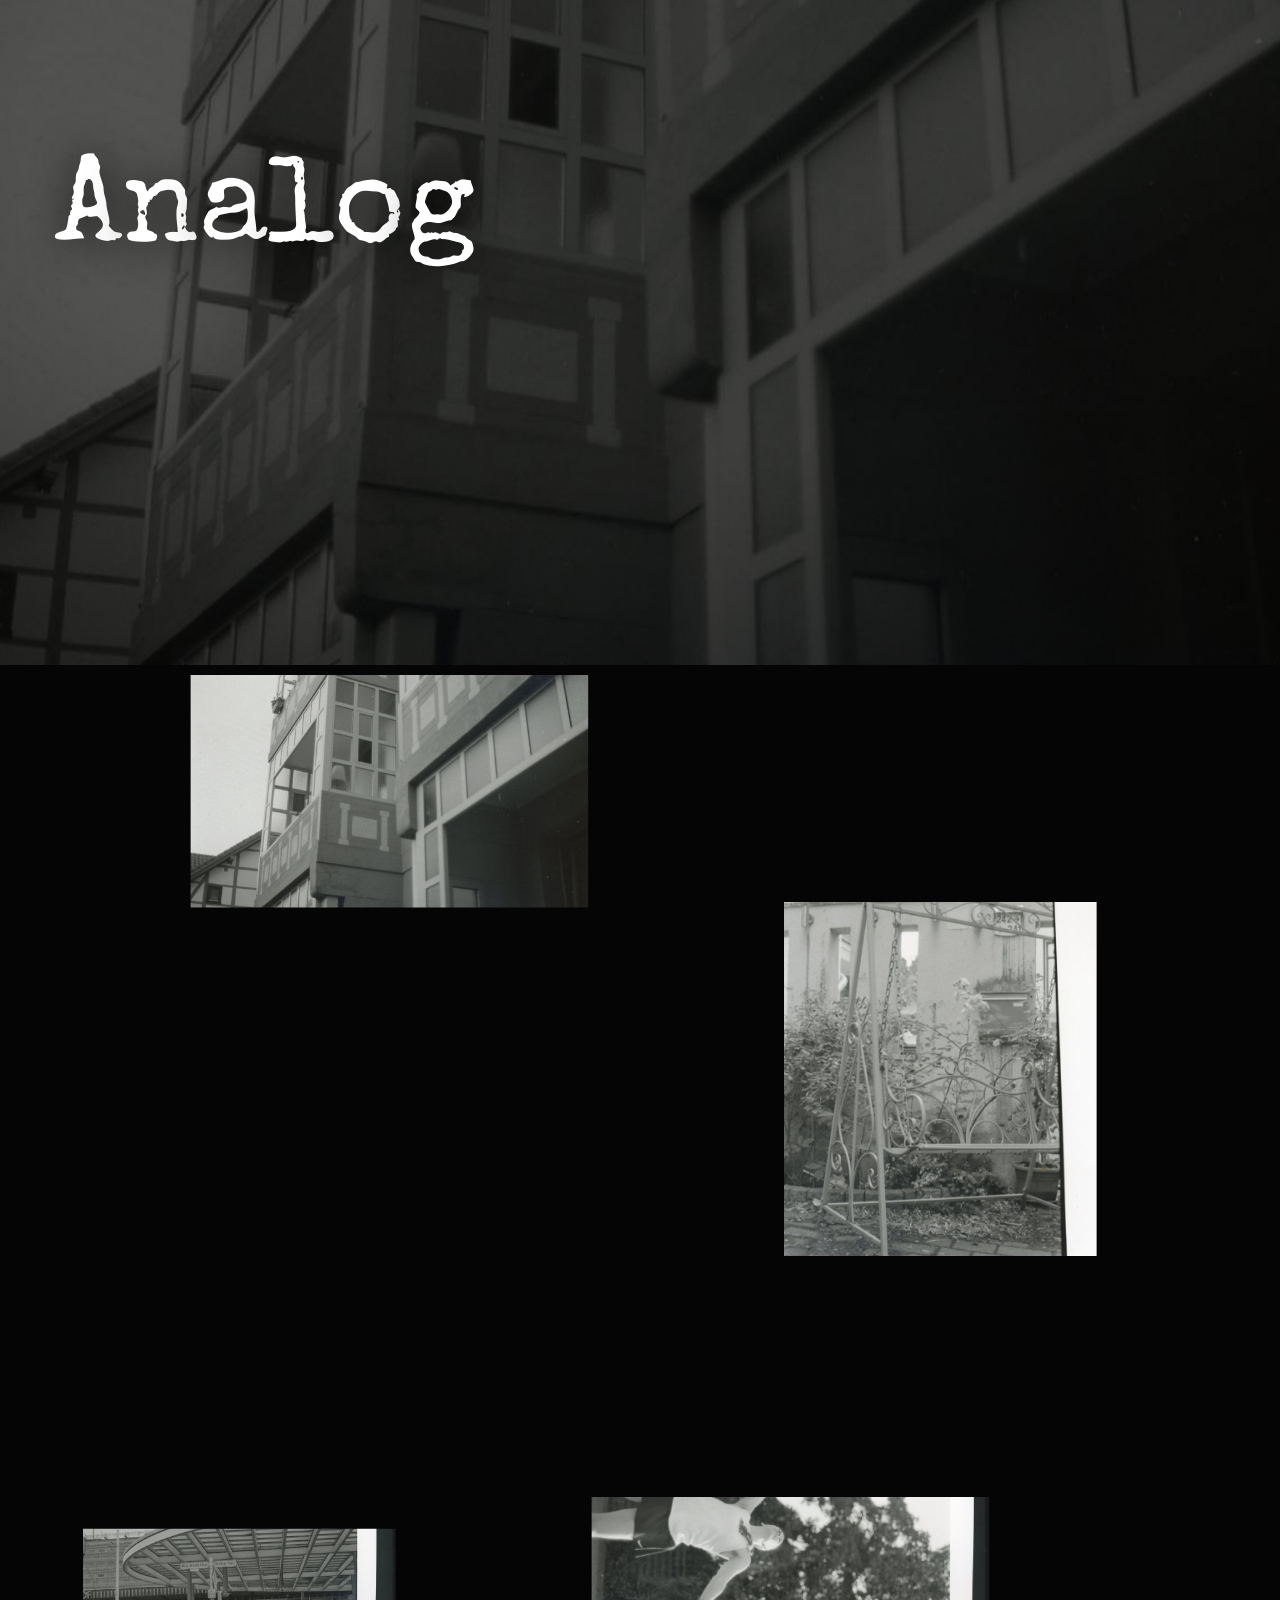
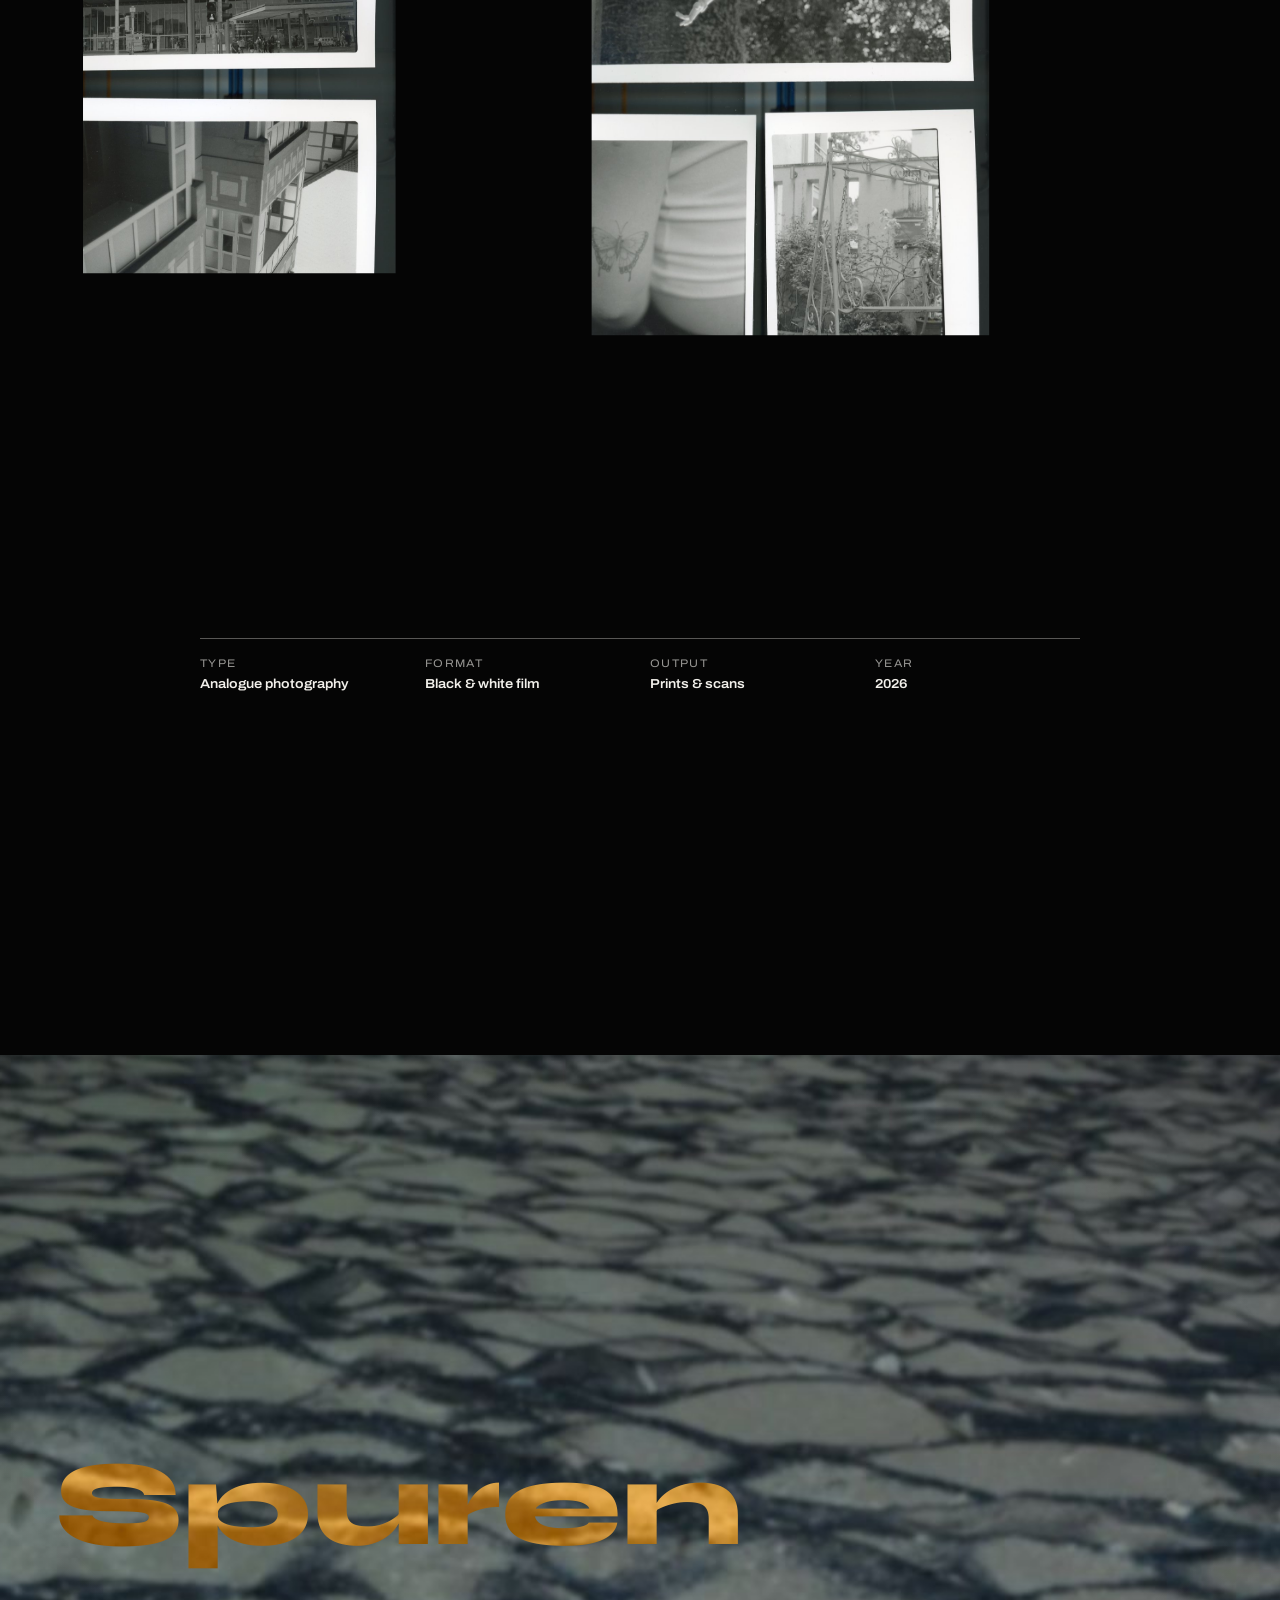
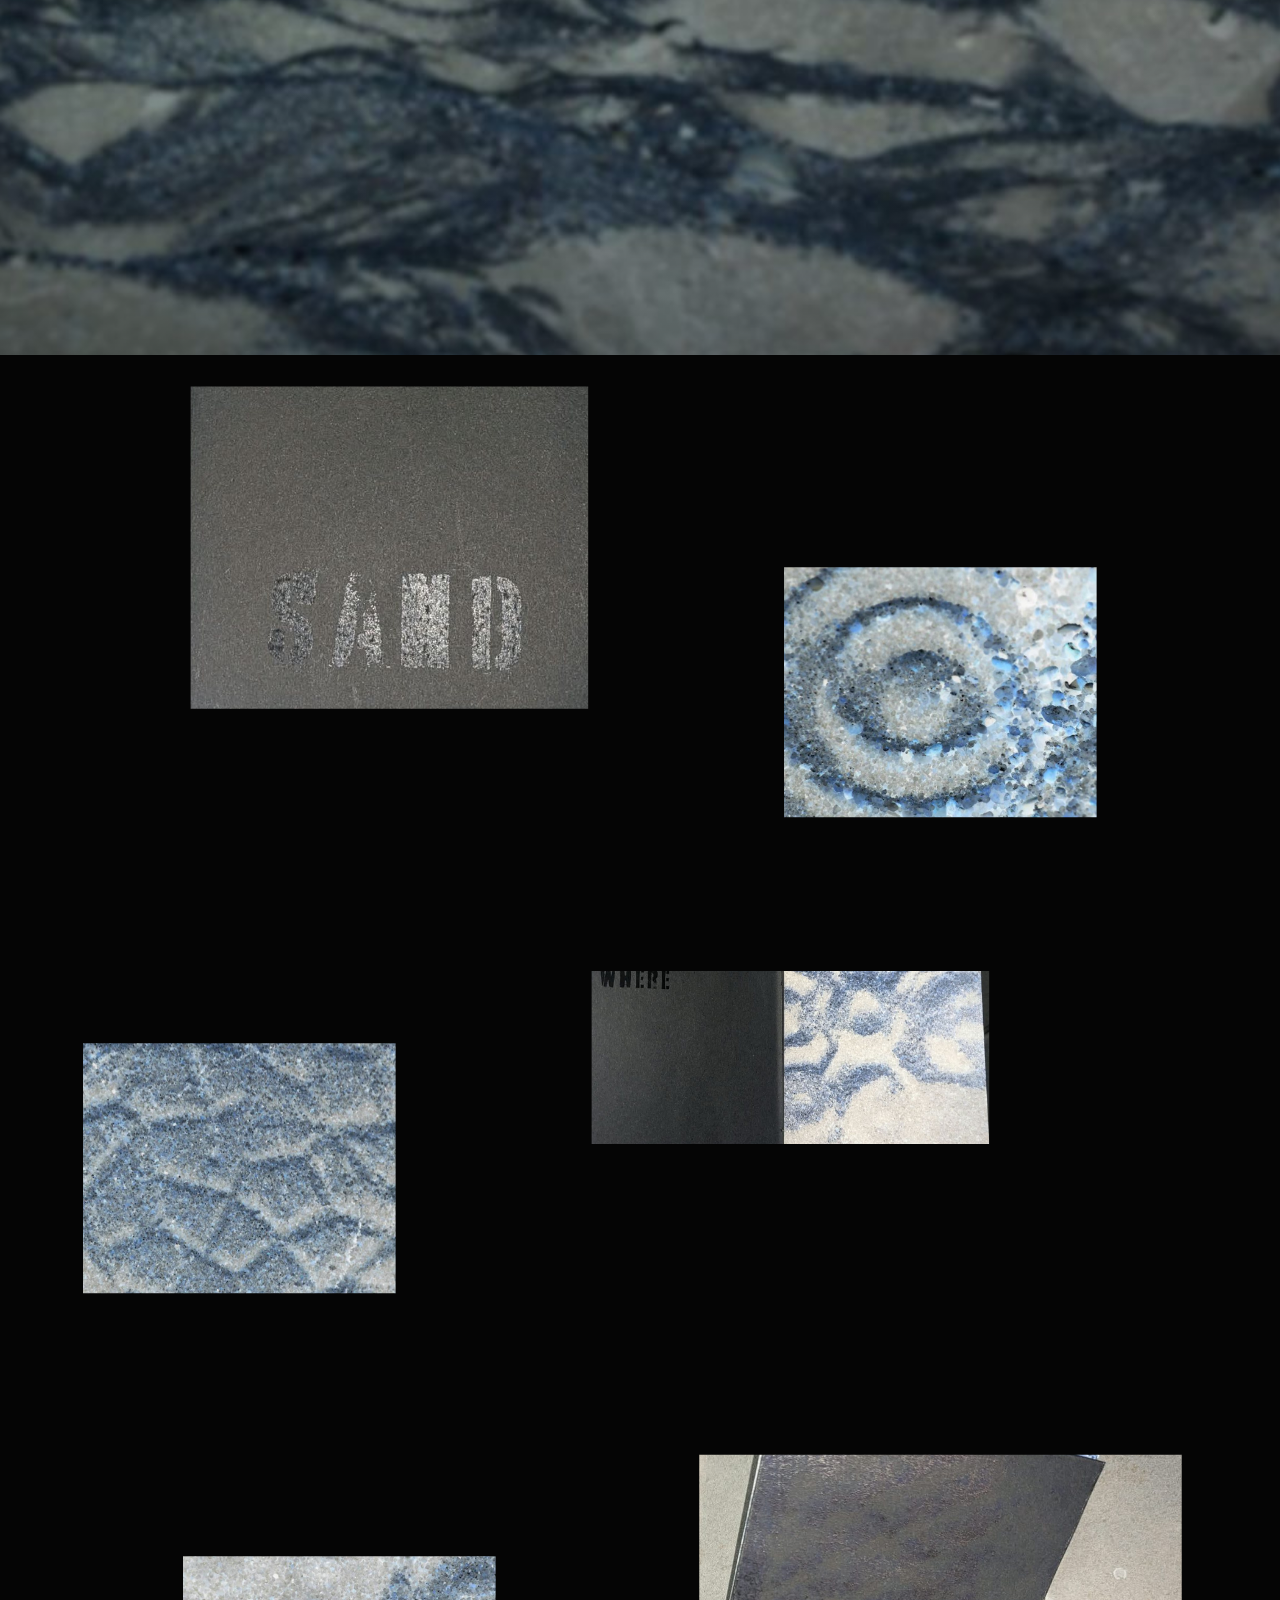
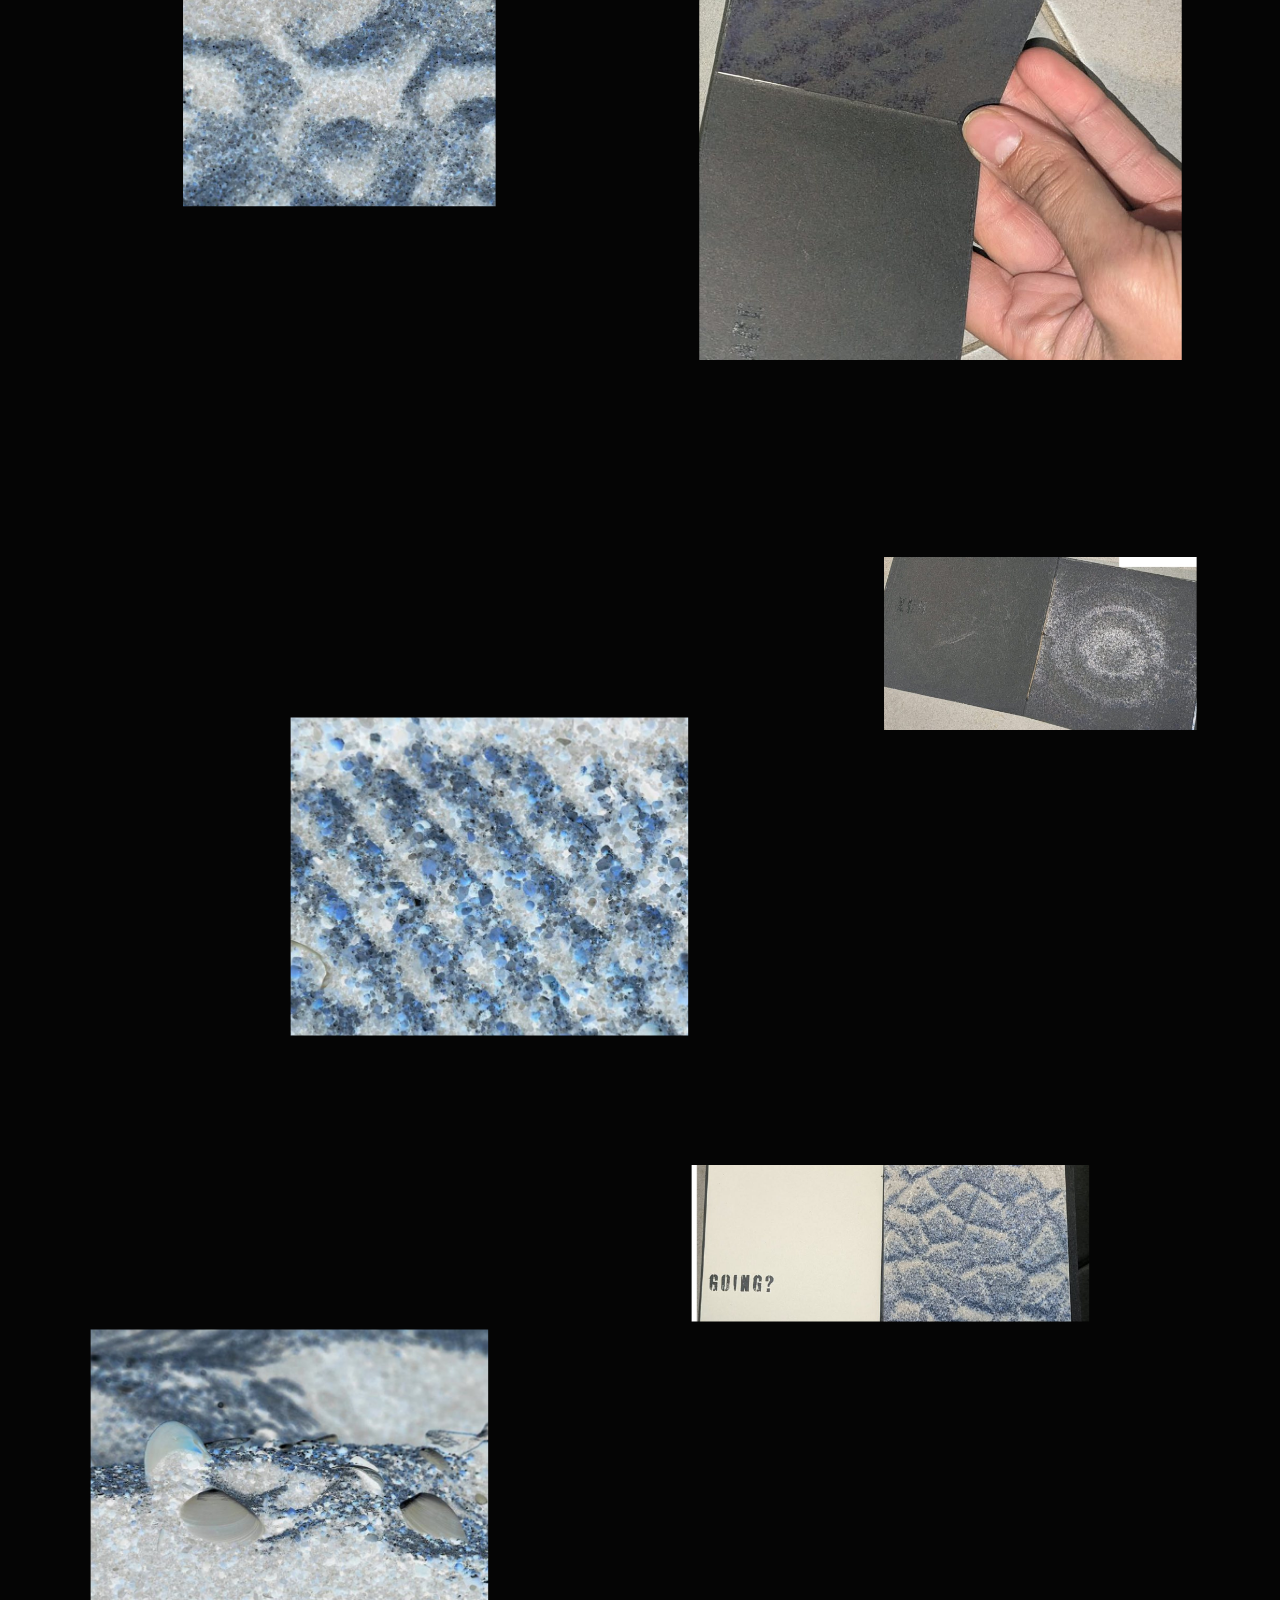
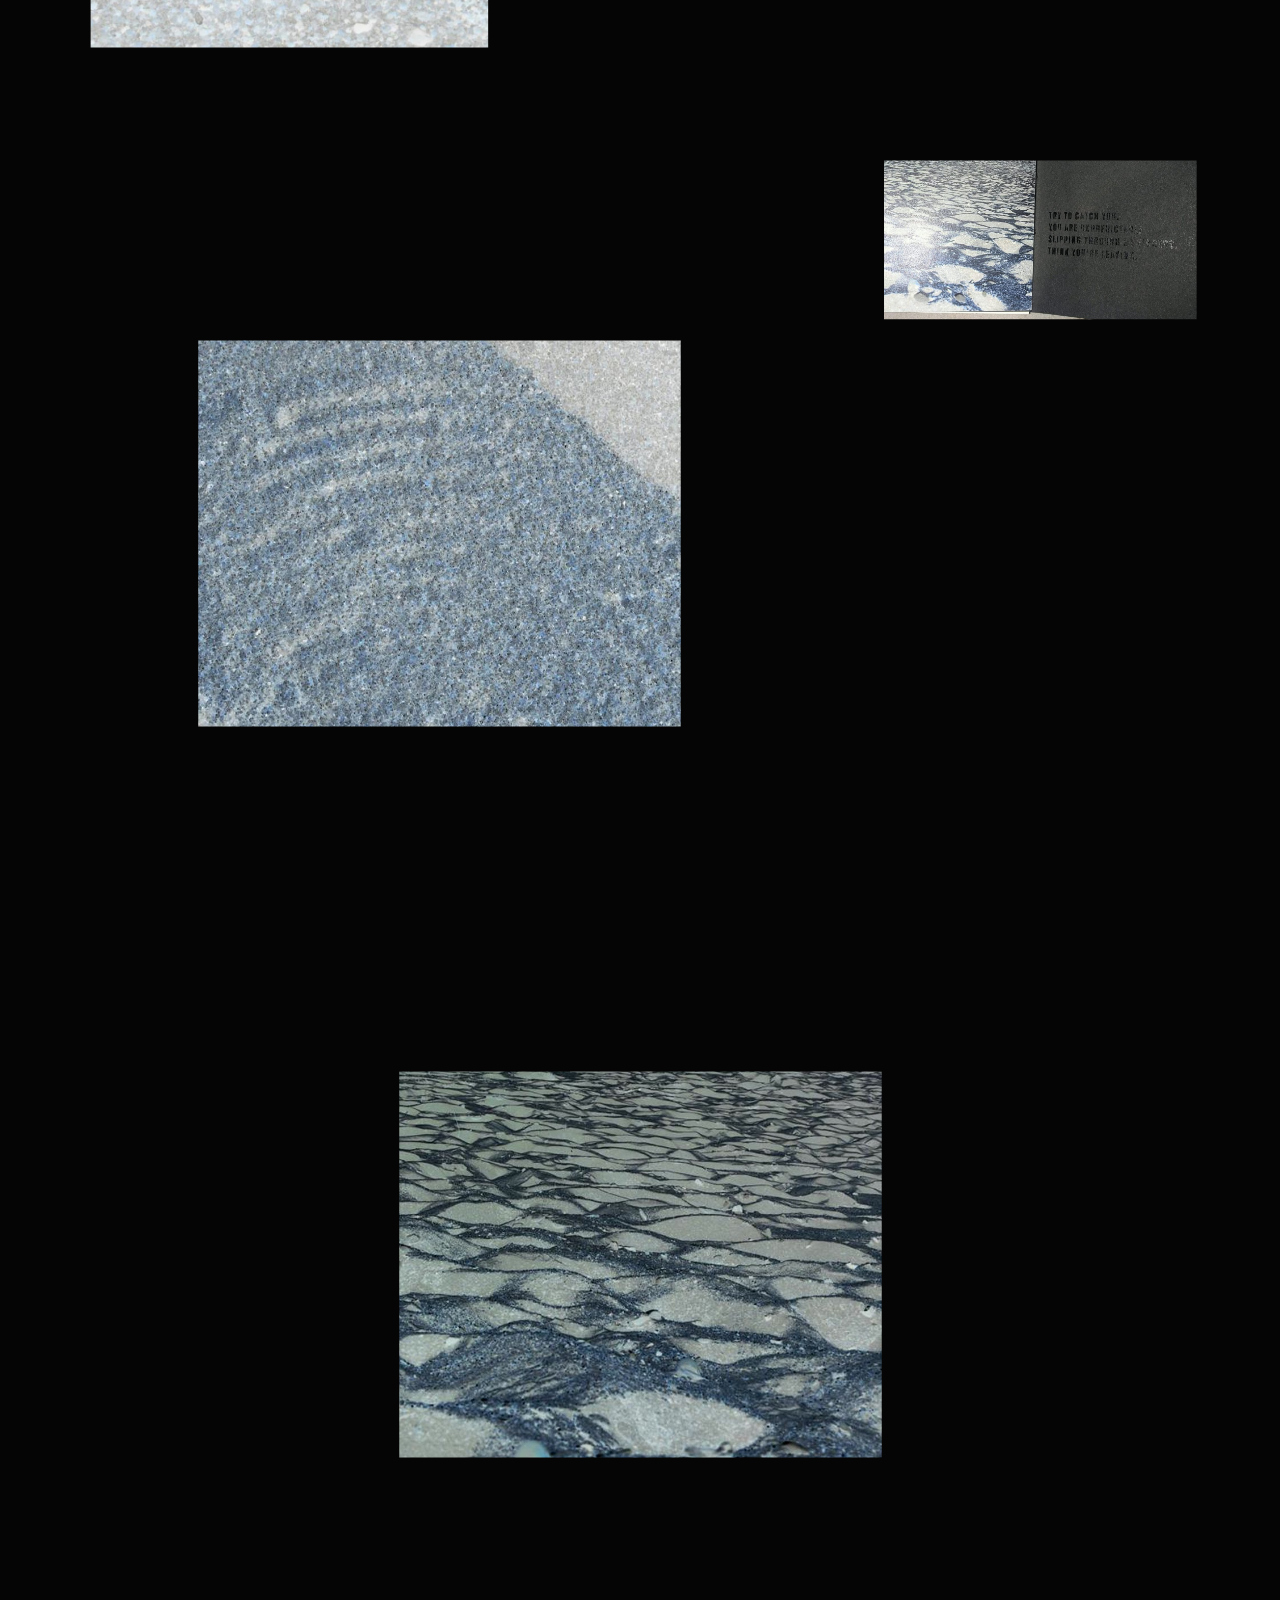
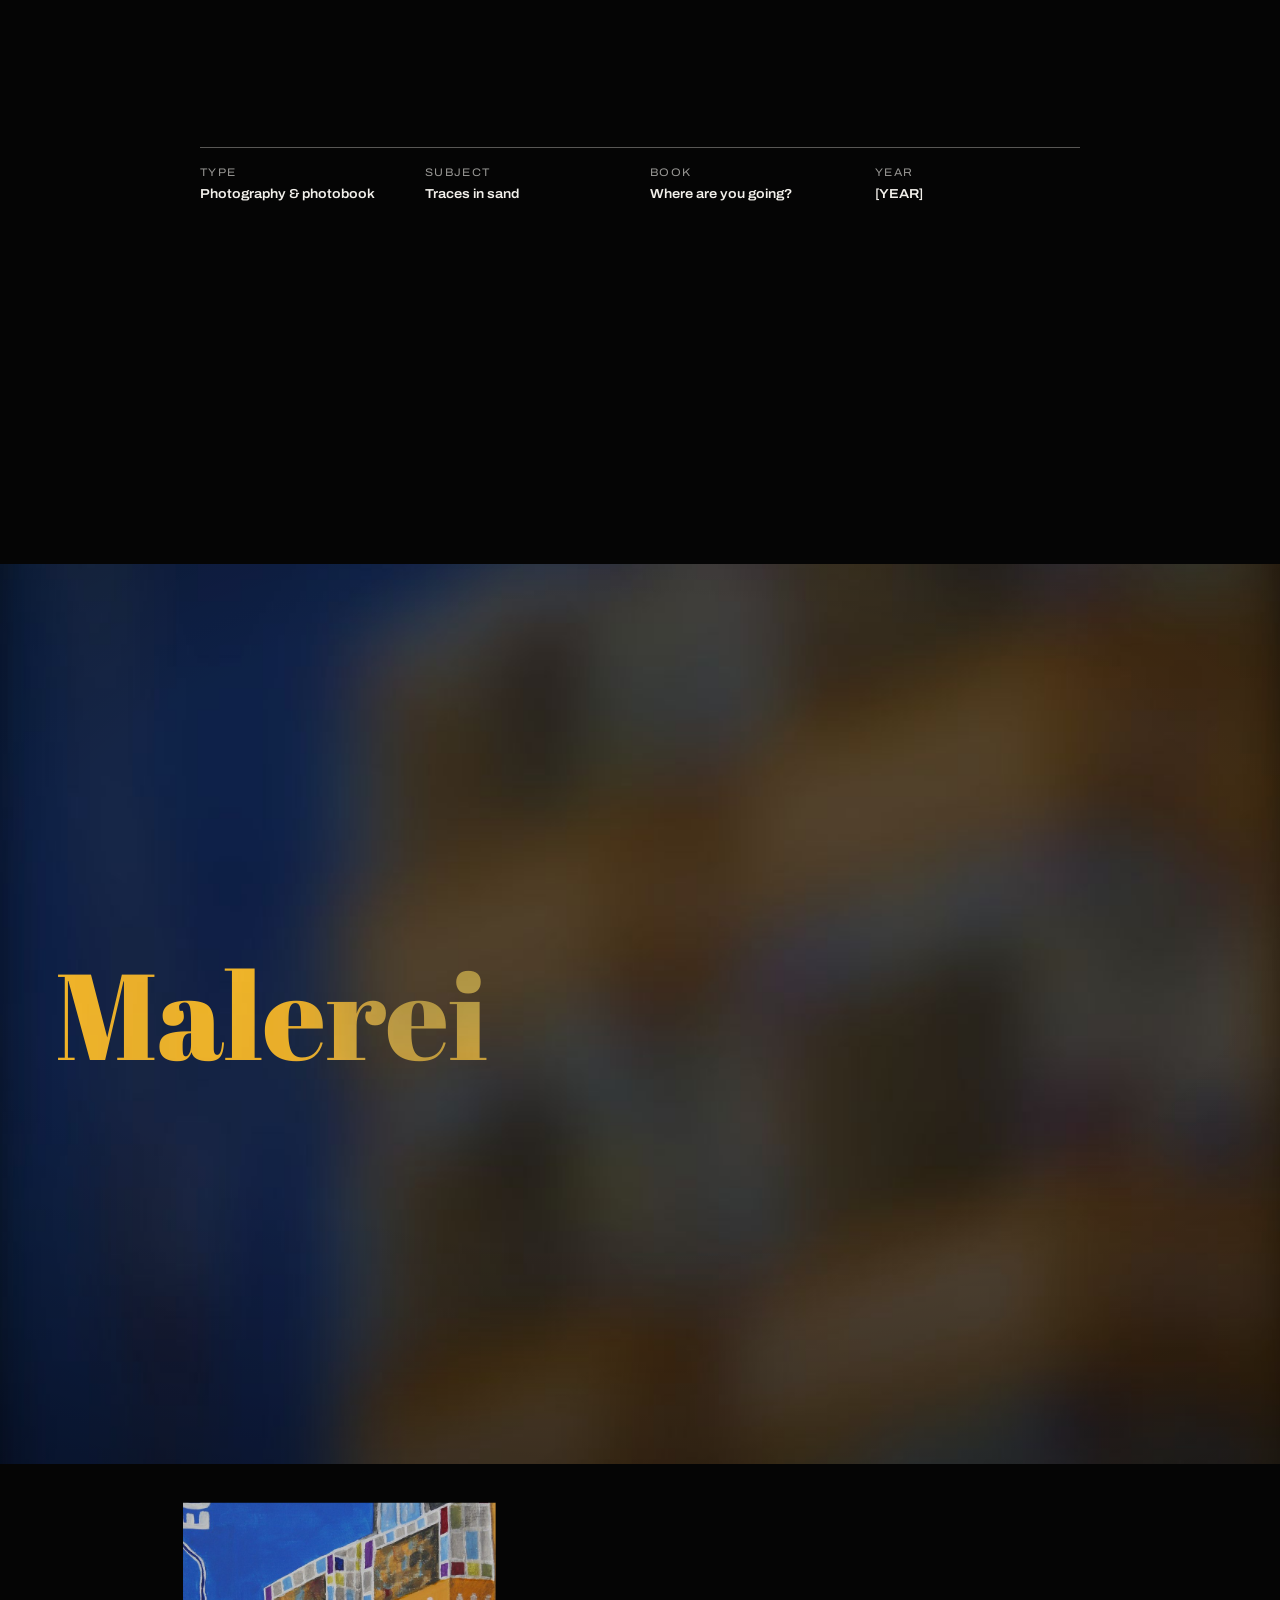
==== commit 214987ff: "Adjust hero image position and font sizes" ====
--- a/jana-website/index.html
+++ b/jana-website/index.html
@@ -47,7 +47,7 @@
 
 /* hero */
 .hero{position:relative;height:var(--svh);min-height:620px;overflow:hidden}
-.hero-img{position:absolute;inset:0;left:28%}
+.hero-img{position:absolute;inset:0;left:38%}
 .hero-img canvas,.hero-img .slide{position:absolute;inset:0;width:100%;height:100%}
 .hero-img .slide{object-fit:cover;opacity:0;transition:opacity 1s}
 .hero-img .slide.on{opacity:1}
@@ -58,7 +58,7 @@
 .likes-list button span{display:block}
 .giant{pointer-events:none}
 .hero-img::before{content:"";position:absolute;inset:0;z-index:1;background:linear-gradient(90deg,var(--bg) 0%,rgba(5,5,5,.6) 18%,rgba(5,5,5,0) 40%)}
-.hero-head{position:absolute;left:var(--pad);top:16vh;z-index:3;font-size:clamp(40px,6.9vw,100px);line-height:.86}
+.hero-head{position:absolute;left:var(--pad);top:16vh;z-index:3;font-size:clamp(36px,5.6vw,82px);line-height:.86}
 .hero-rule{position:absolute;left:var(--pad);top:calc(16vh + clamp(40px,6.9vw,100px)*1.9);height:34vh;width:1px;background:var(--fg);transform-origin:top;z-index:3}
 .hero-likes{position:absolute;left:var(--pad);bottom:calc(var(--giant-ink,30vh) + 3.5vh);z-index:3;display:flex;align-items:flex-end;gap:16px}
 .hero-likes h2{font-size:clamp(40px,6.9vw,100px);line-height:.86;font-weight:700}
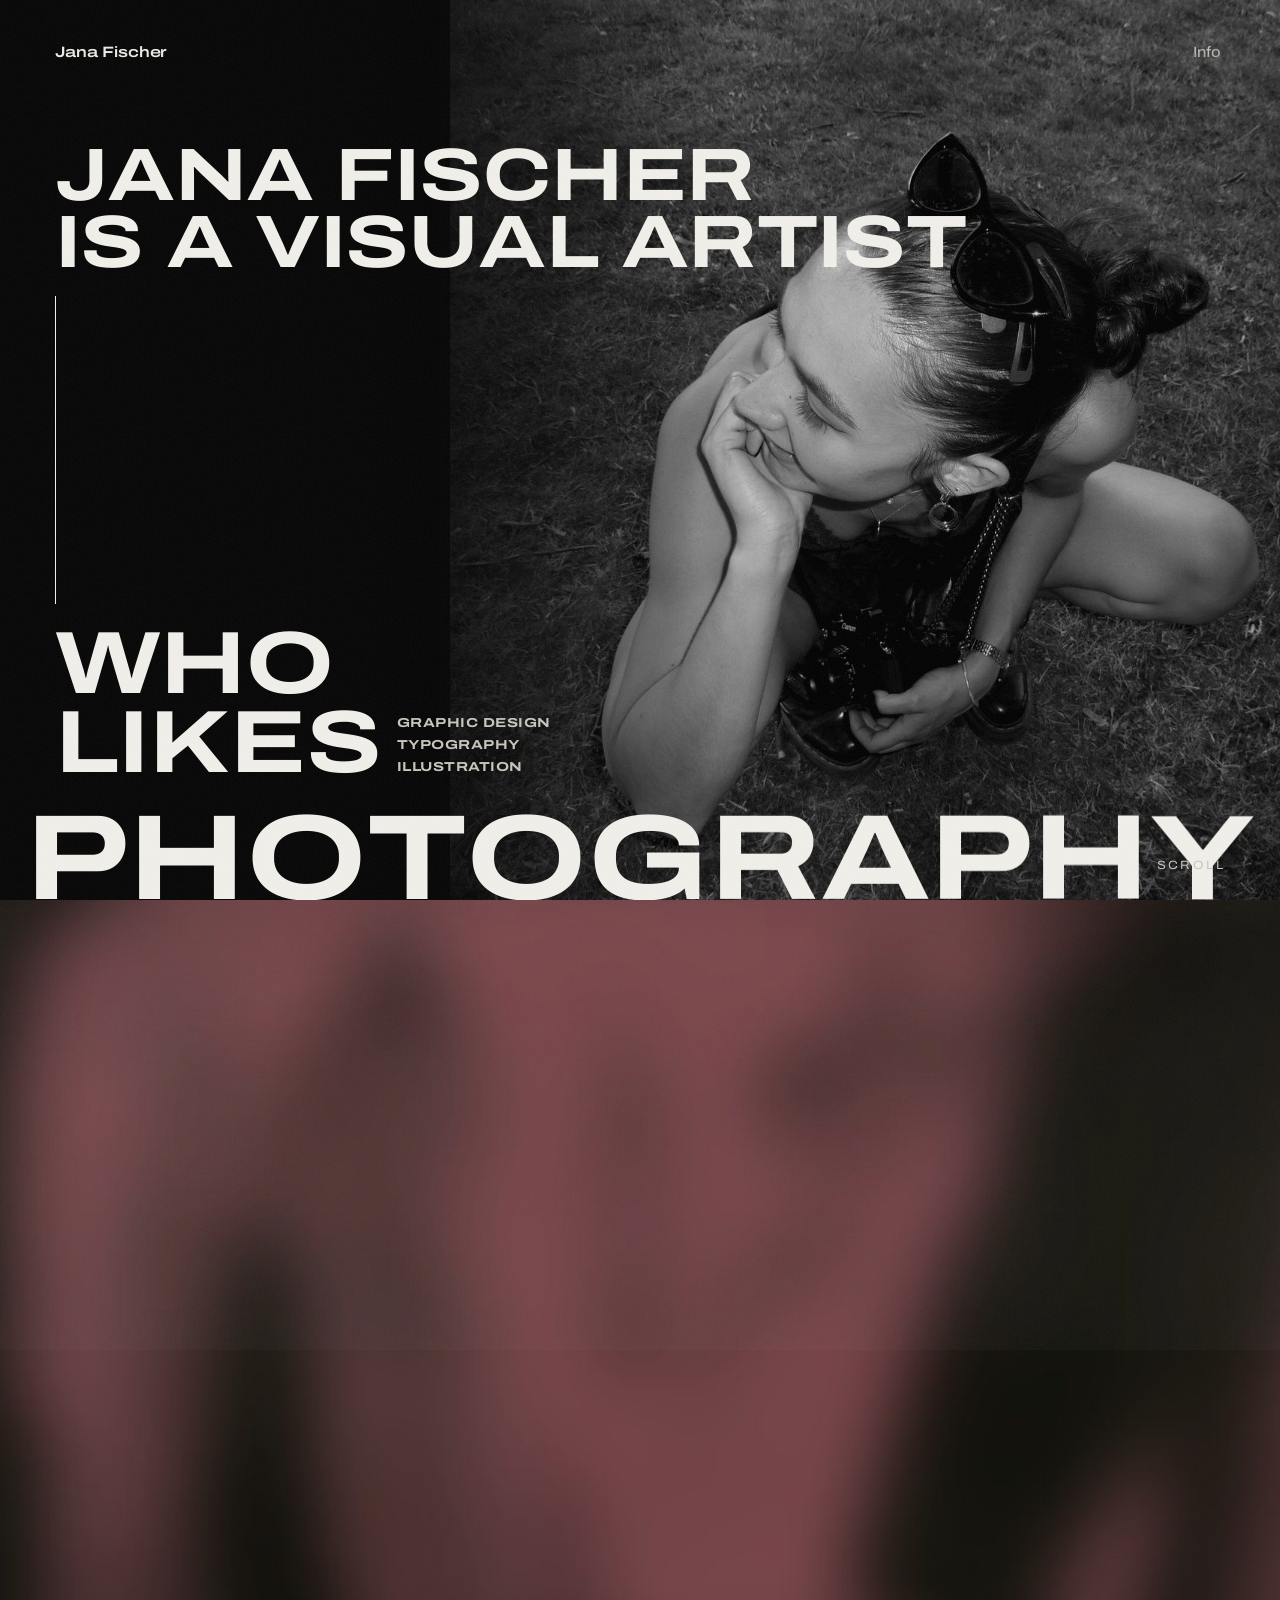
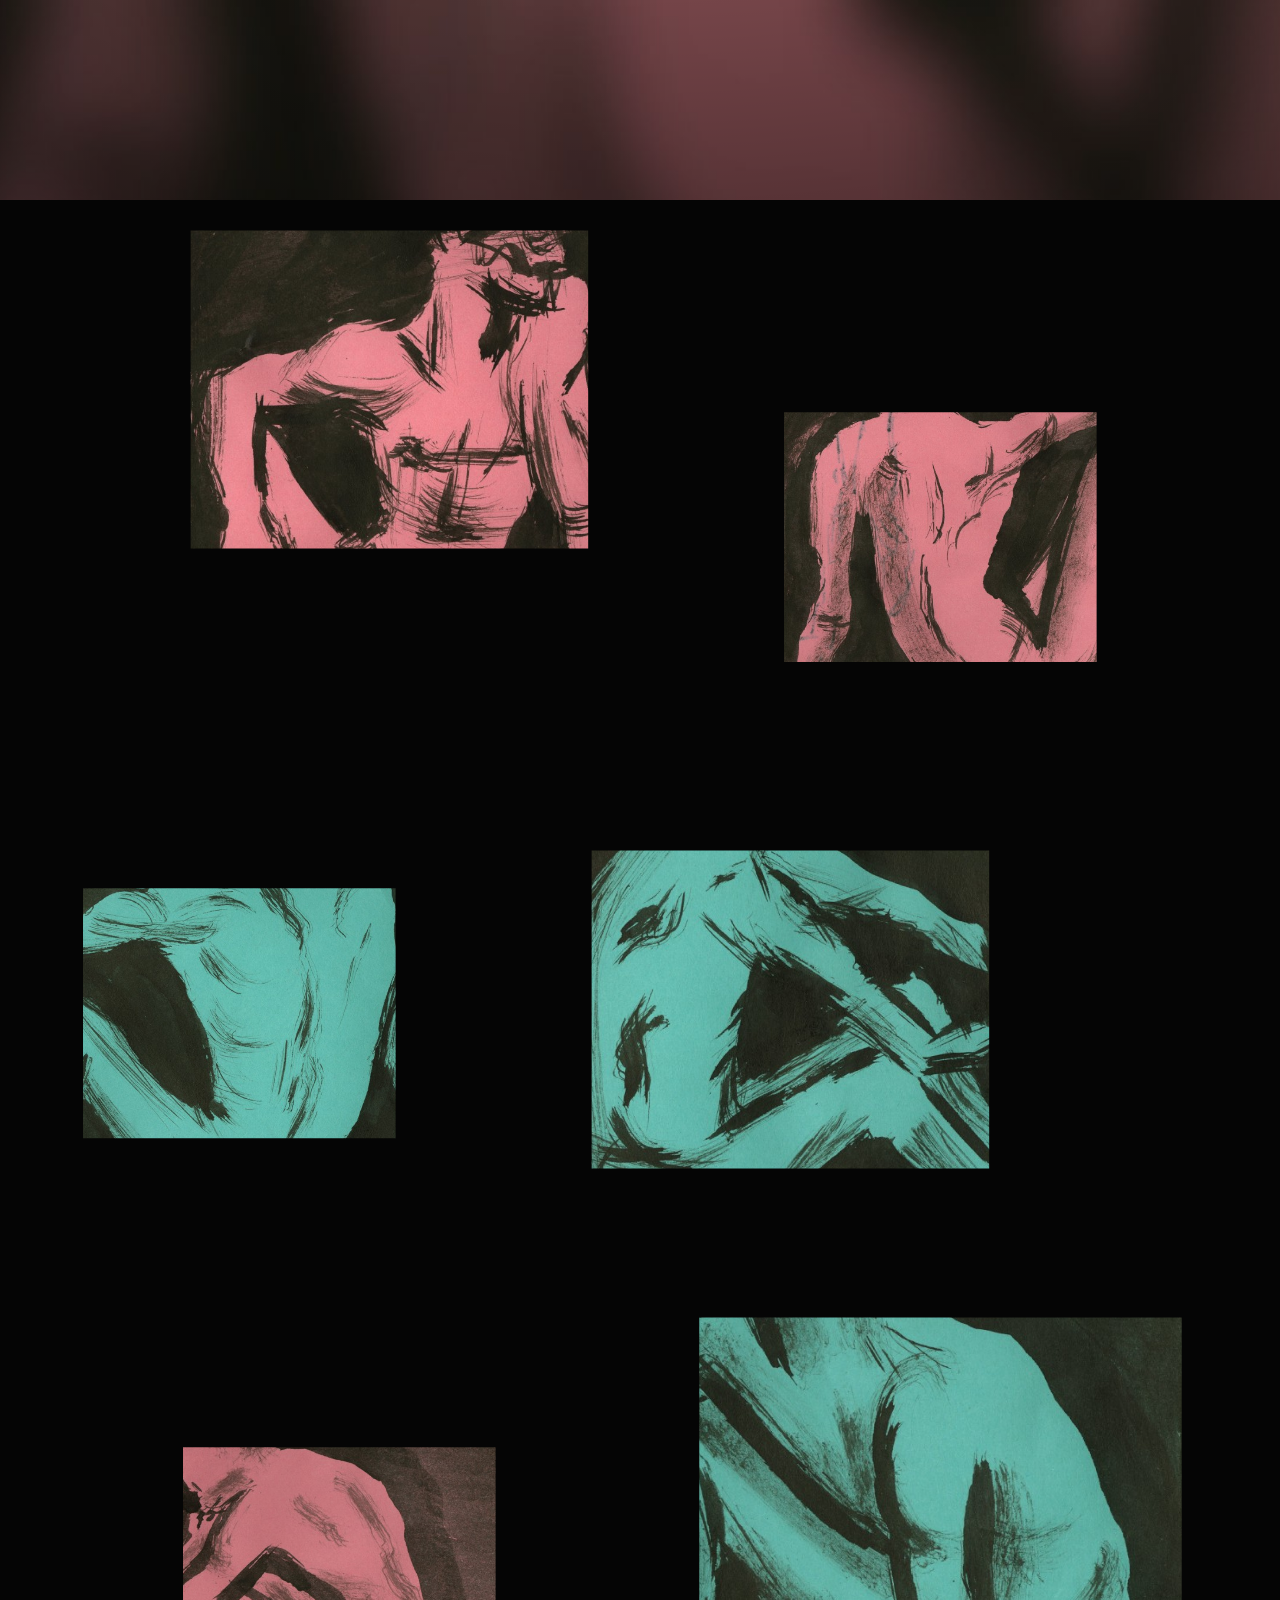
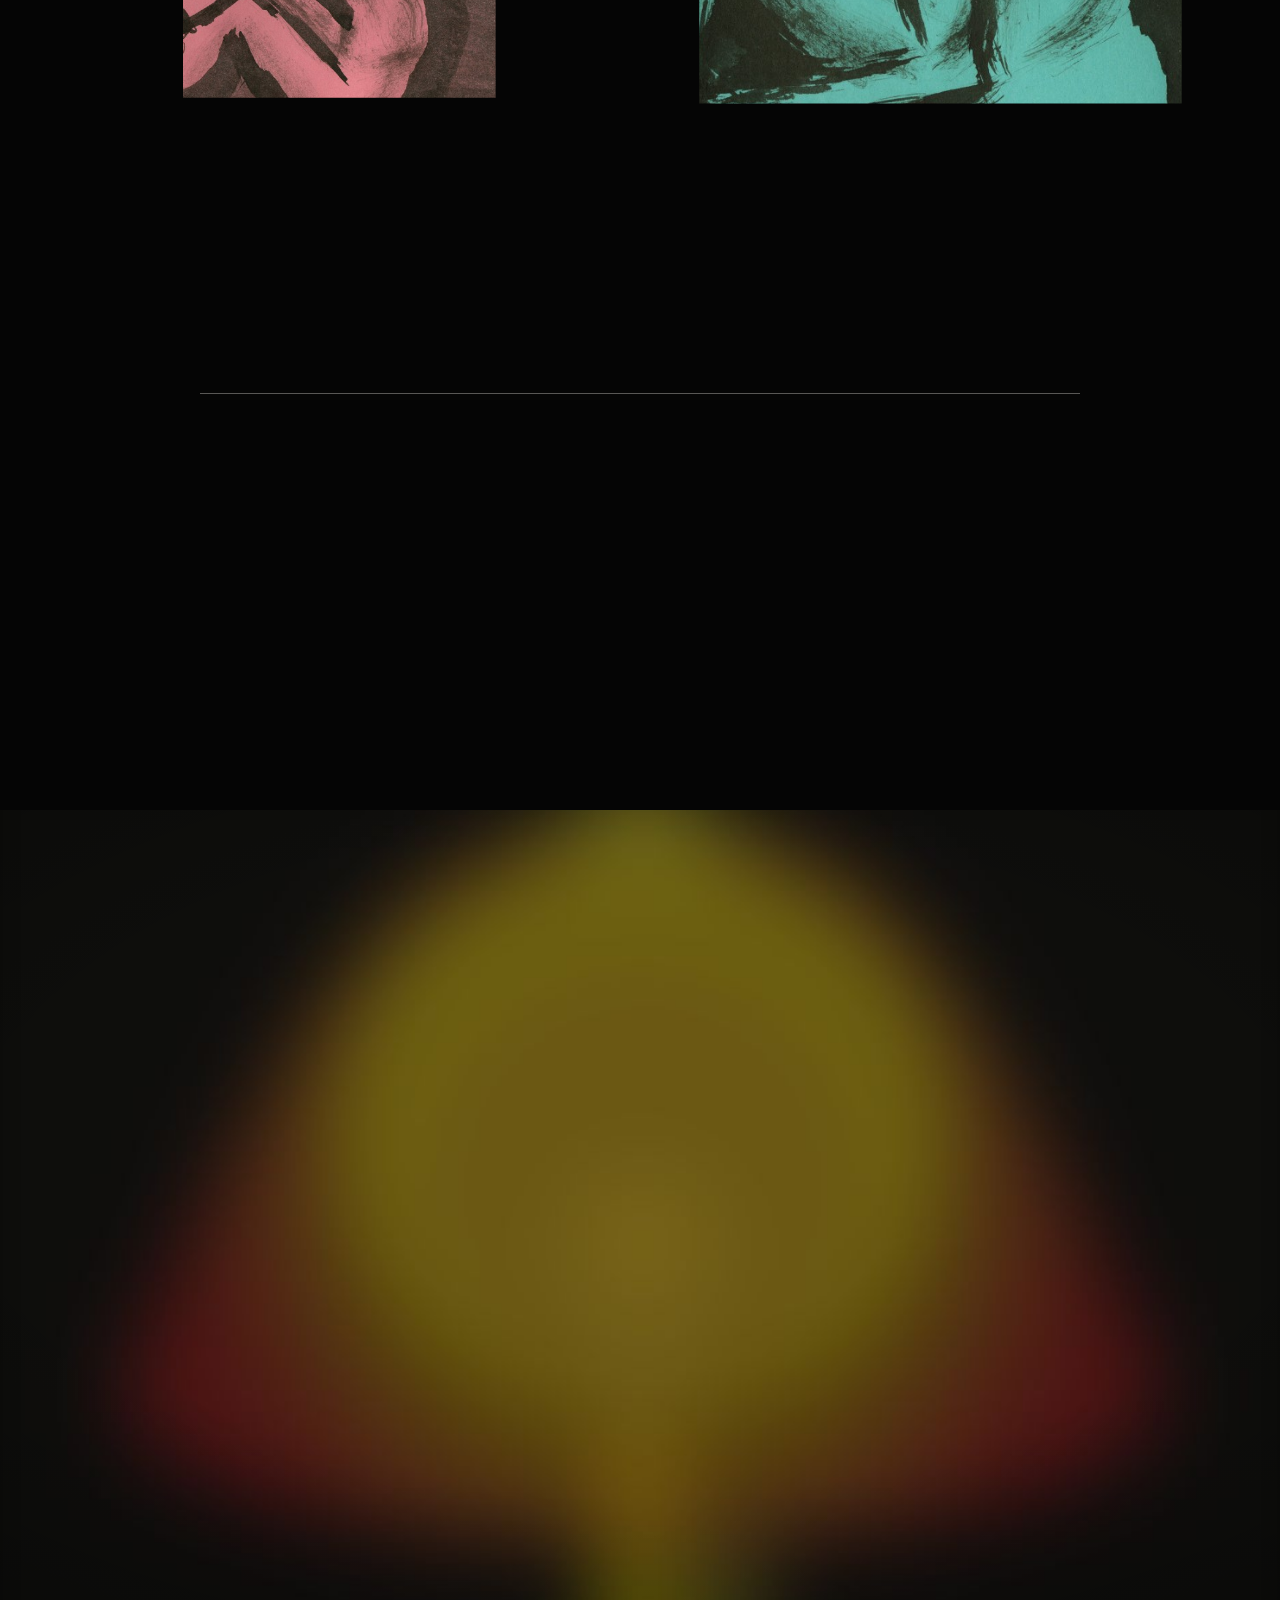
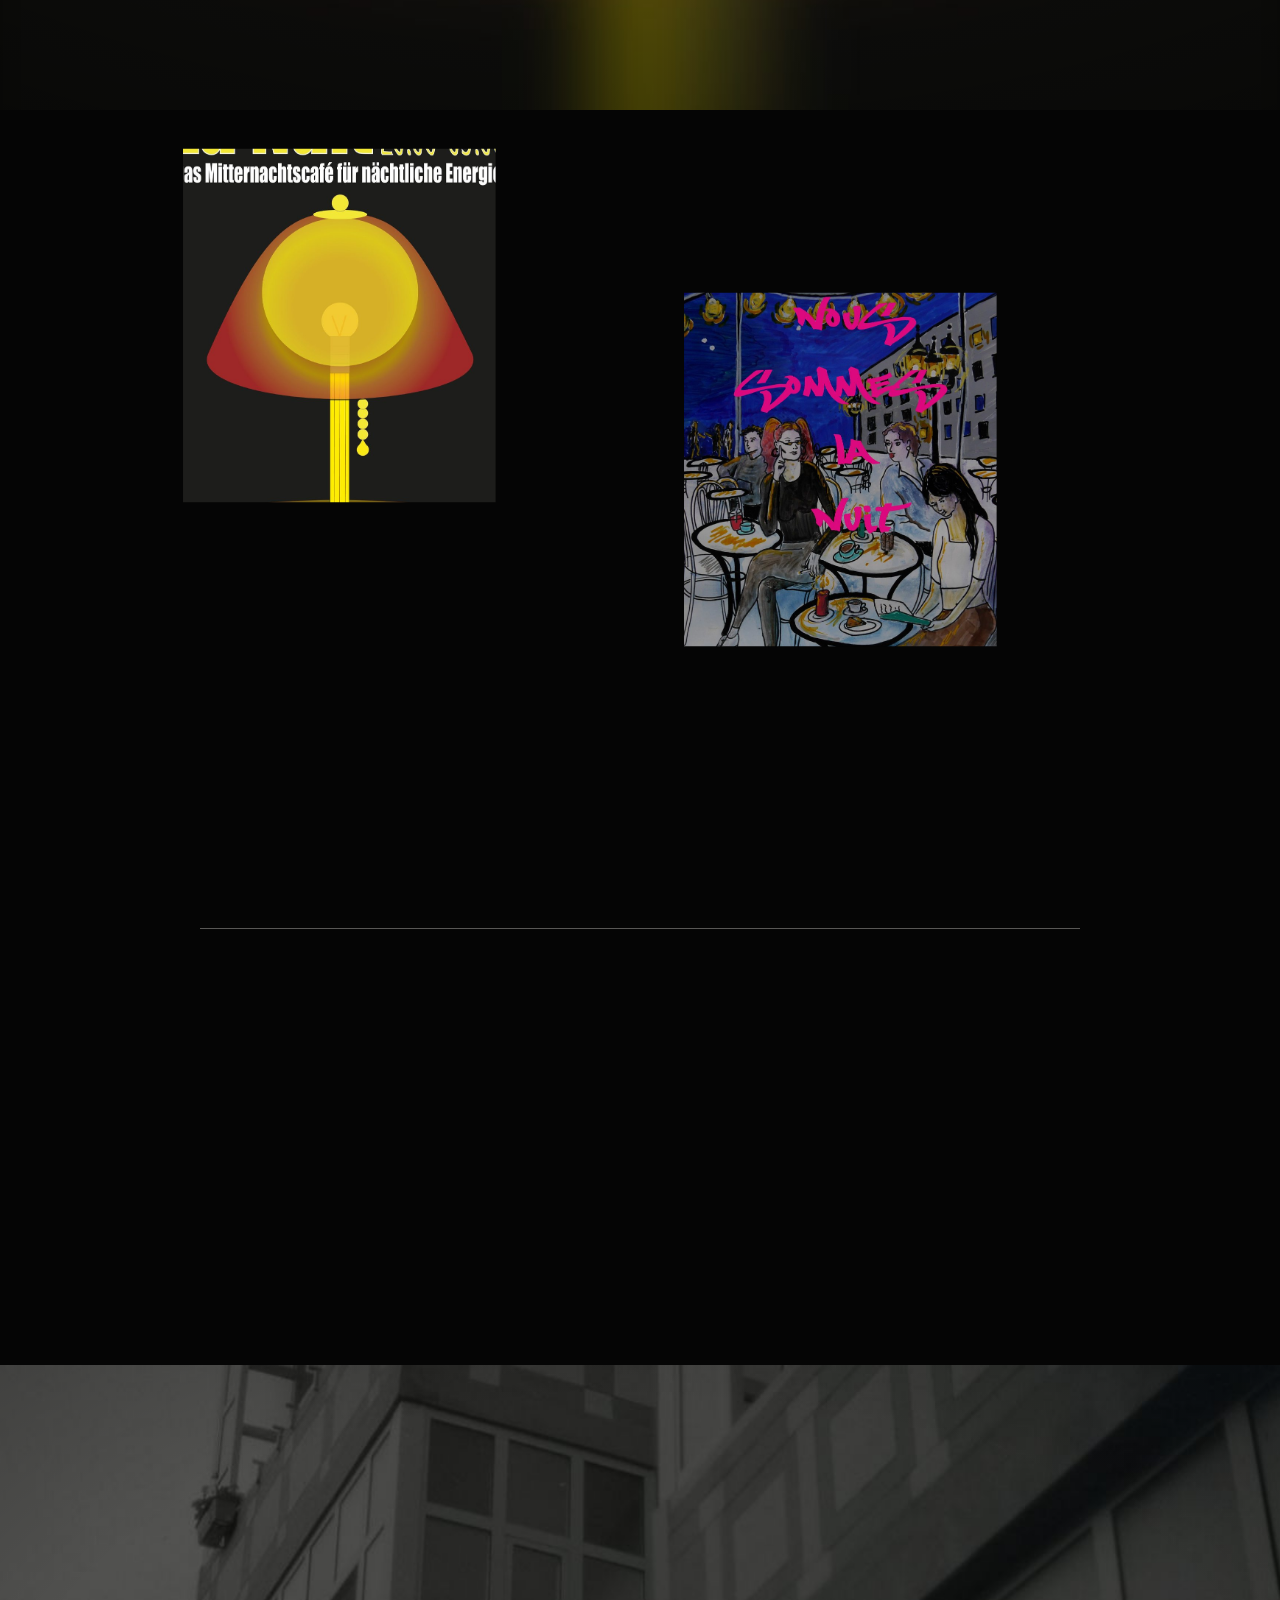
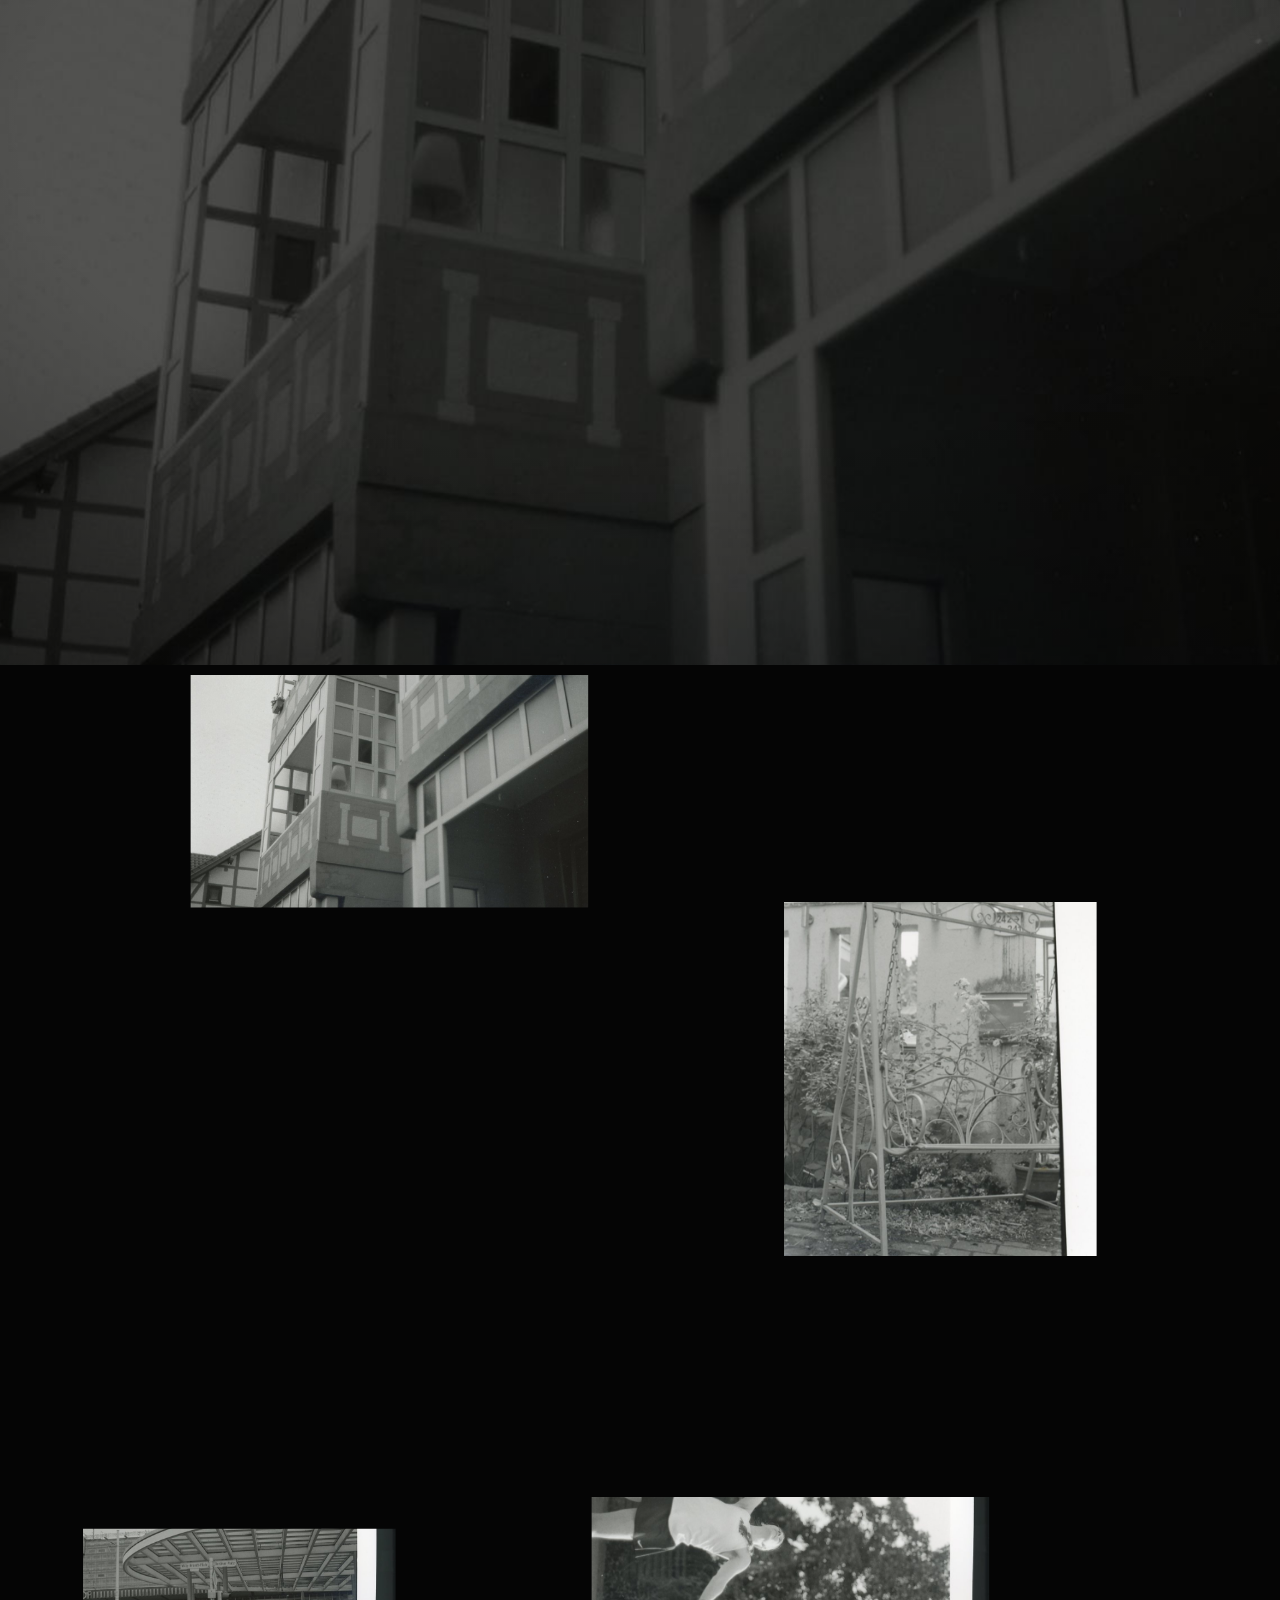
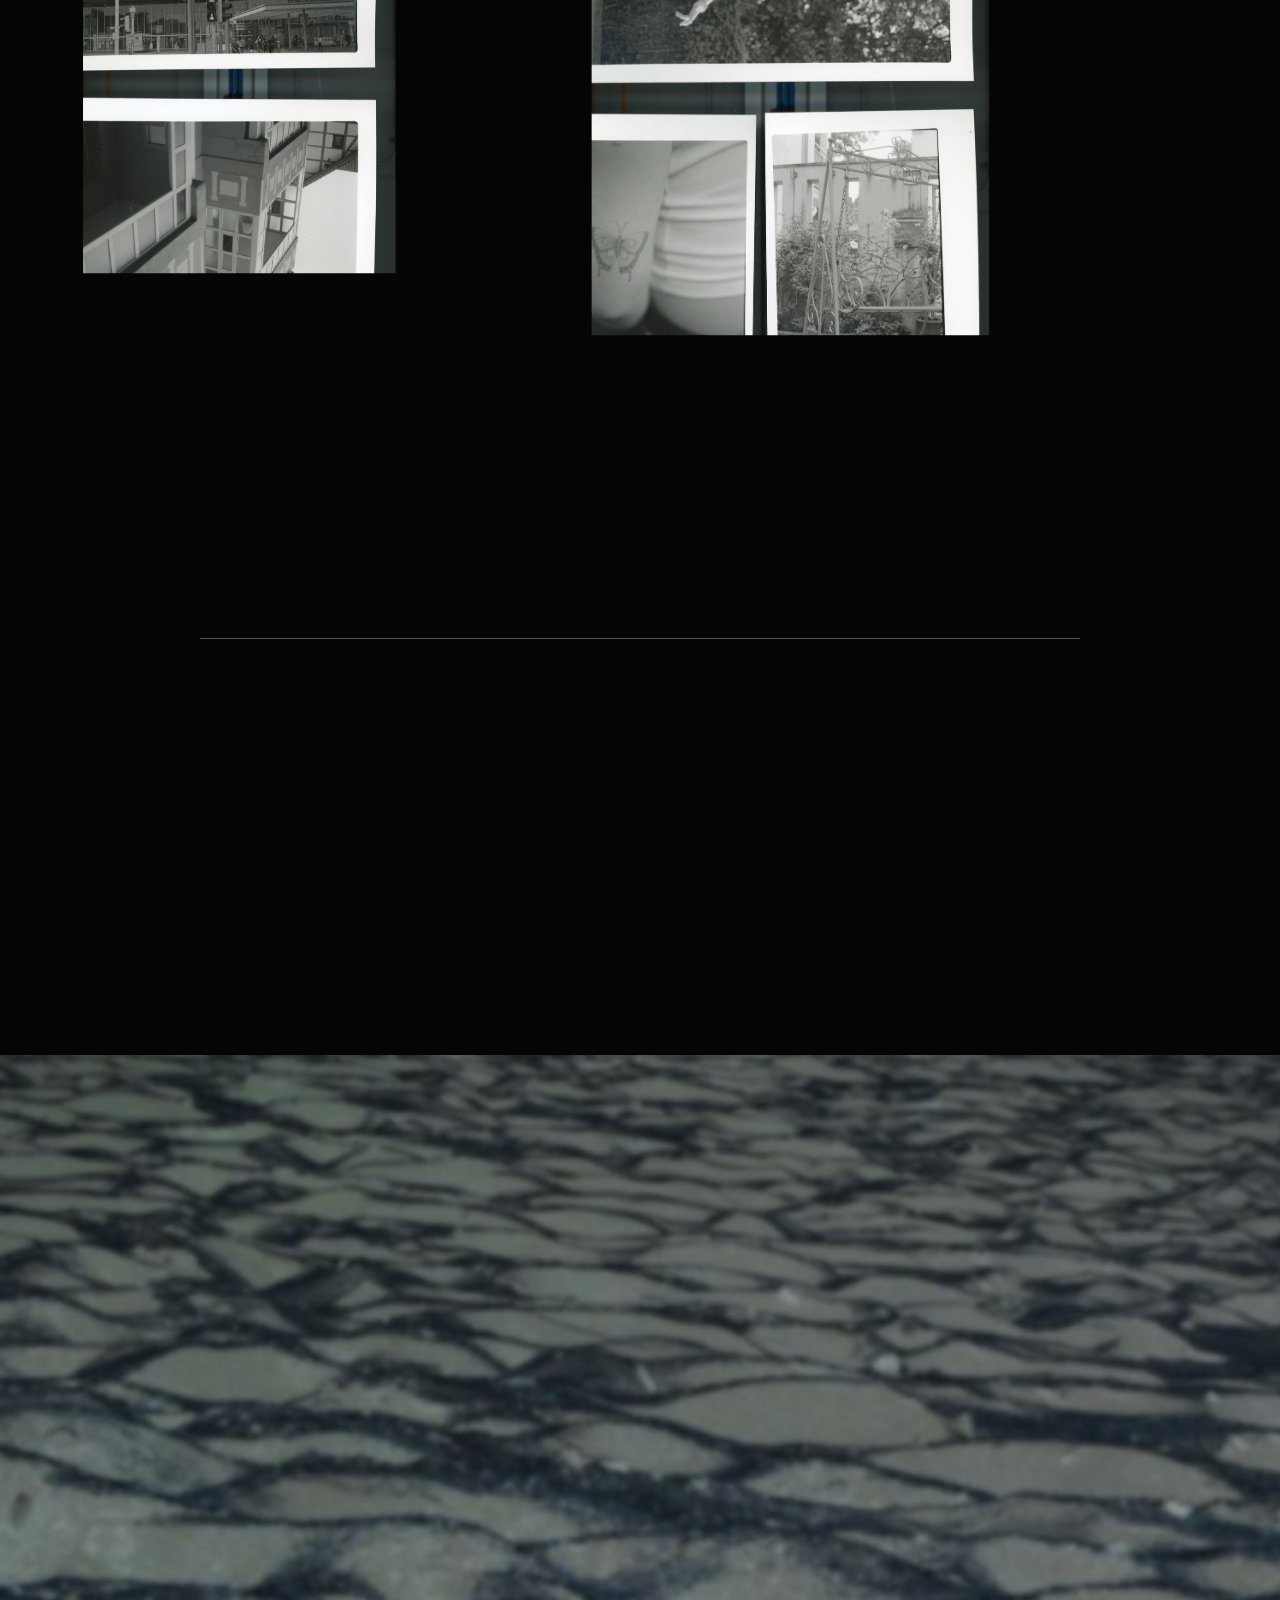
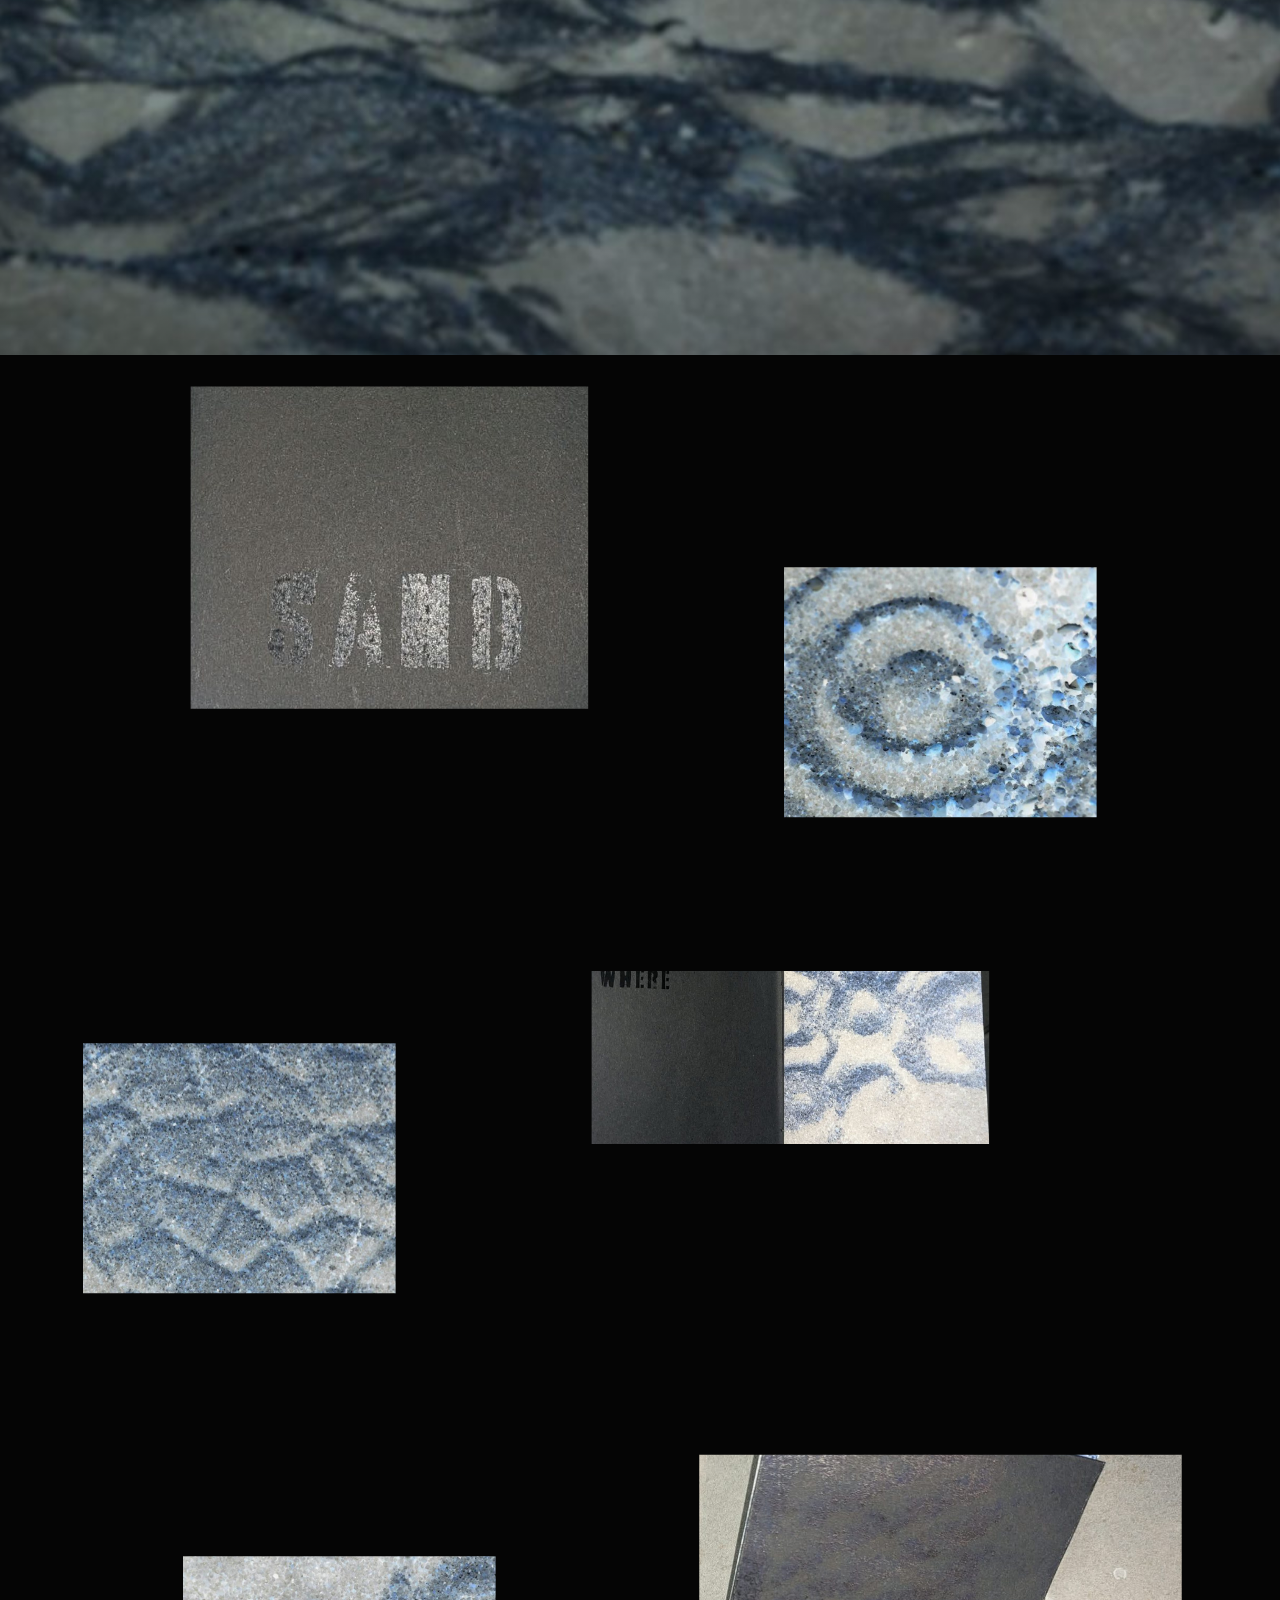
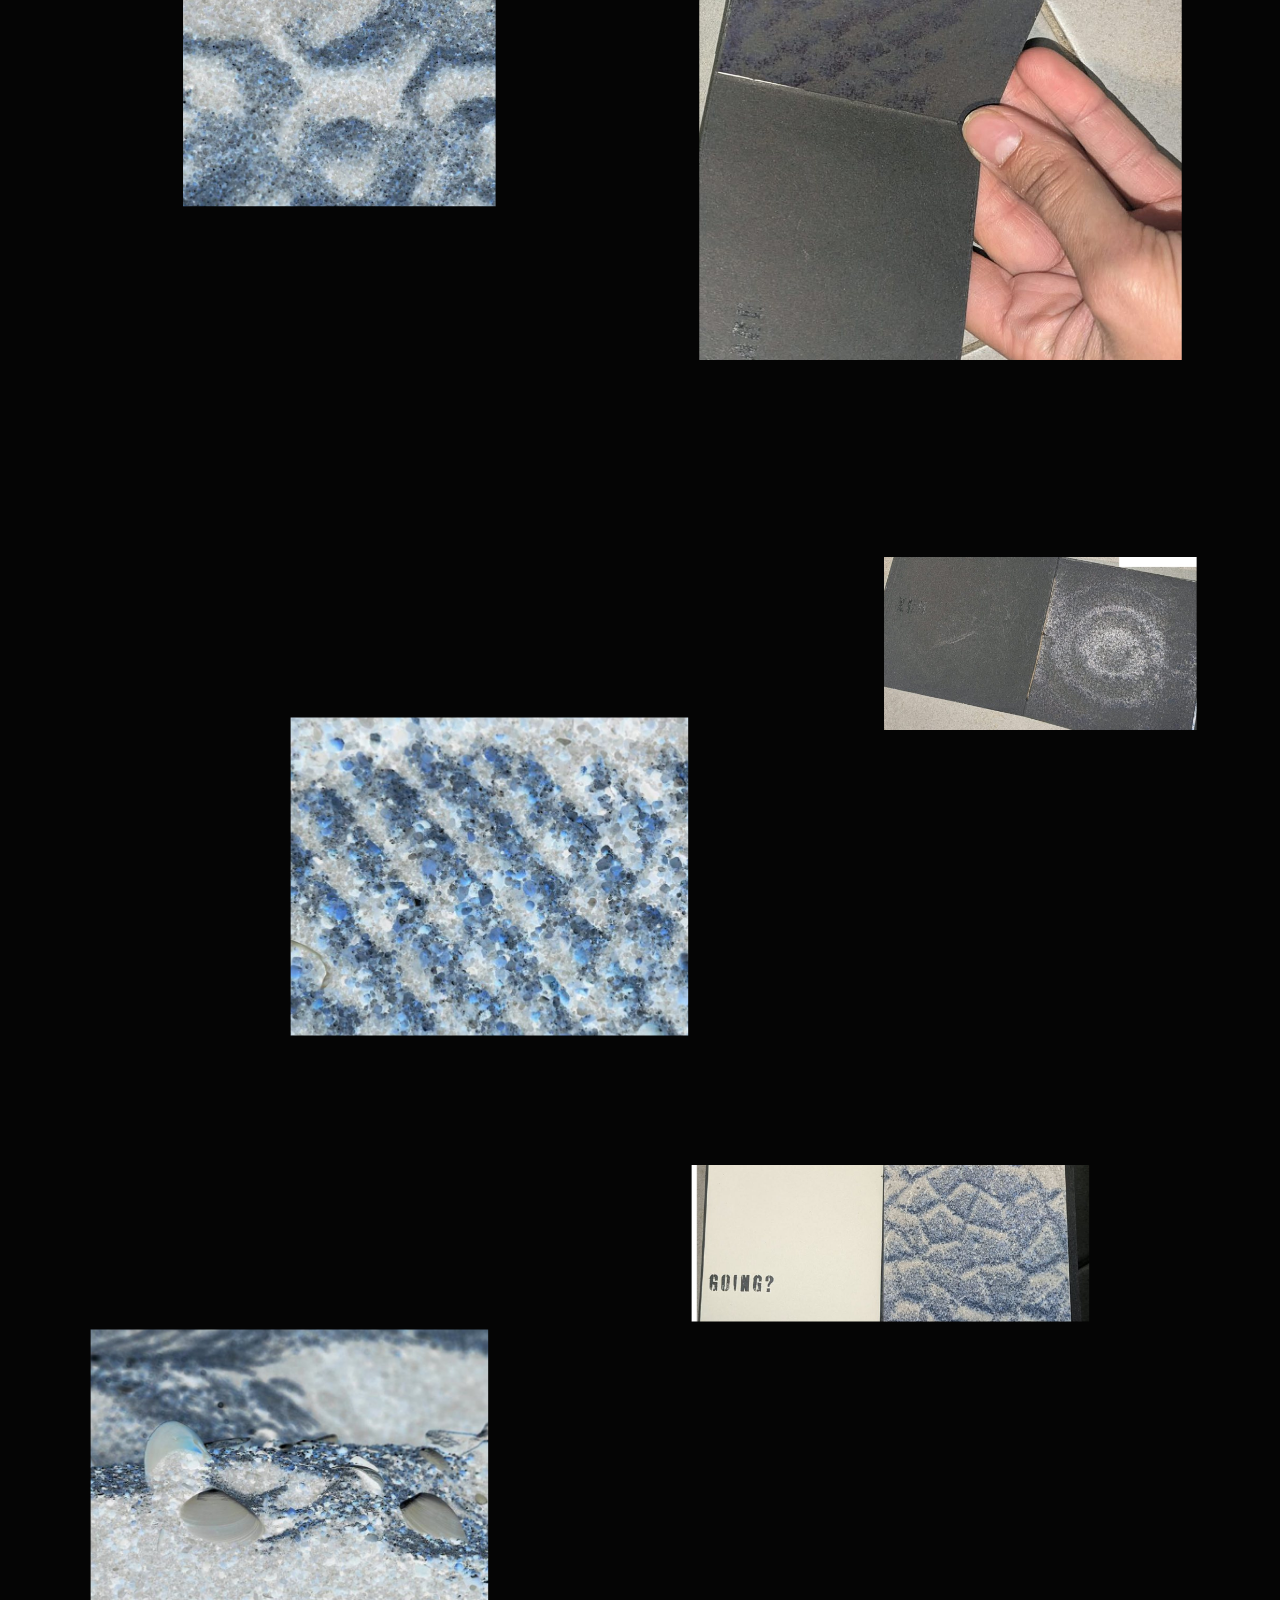
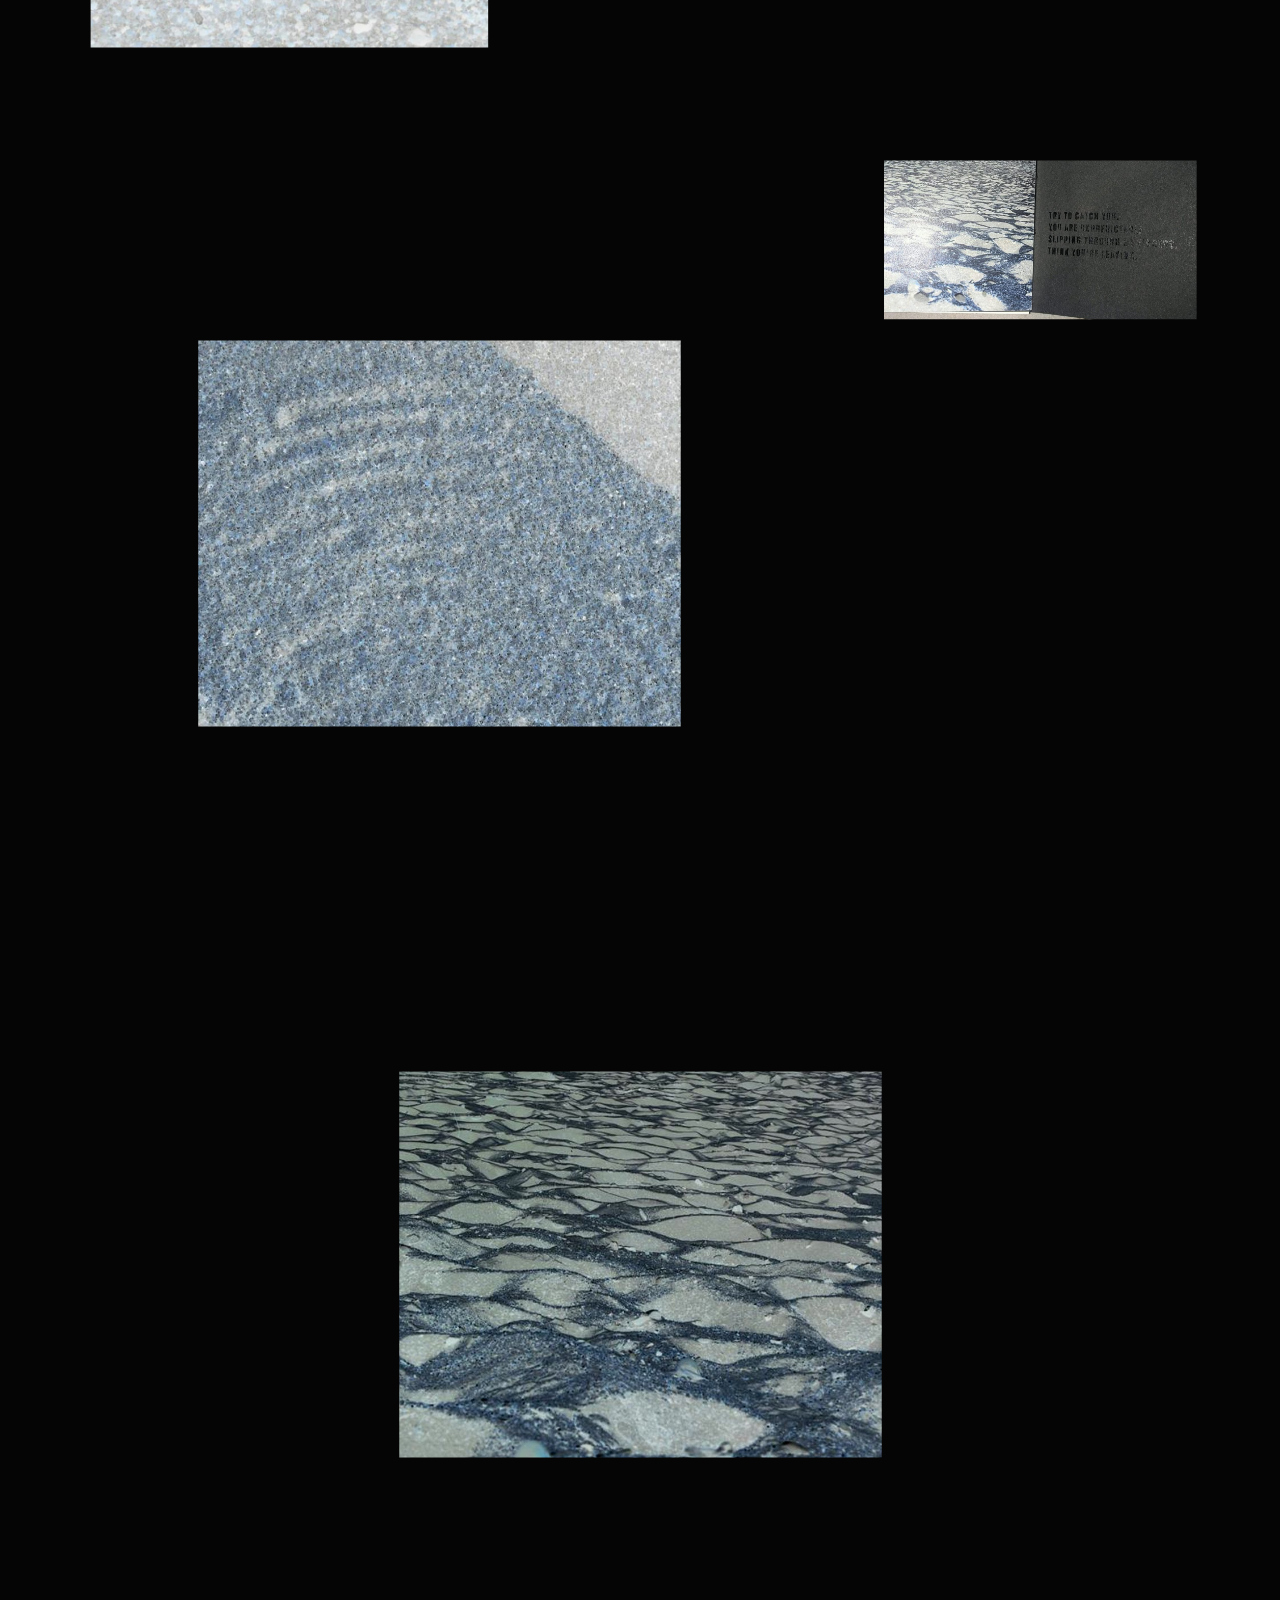
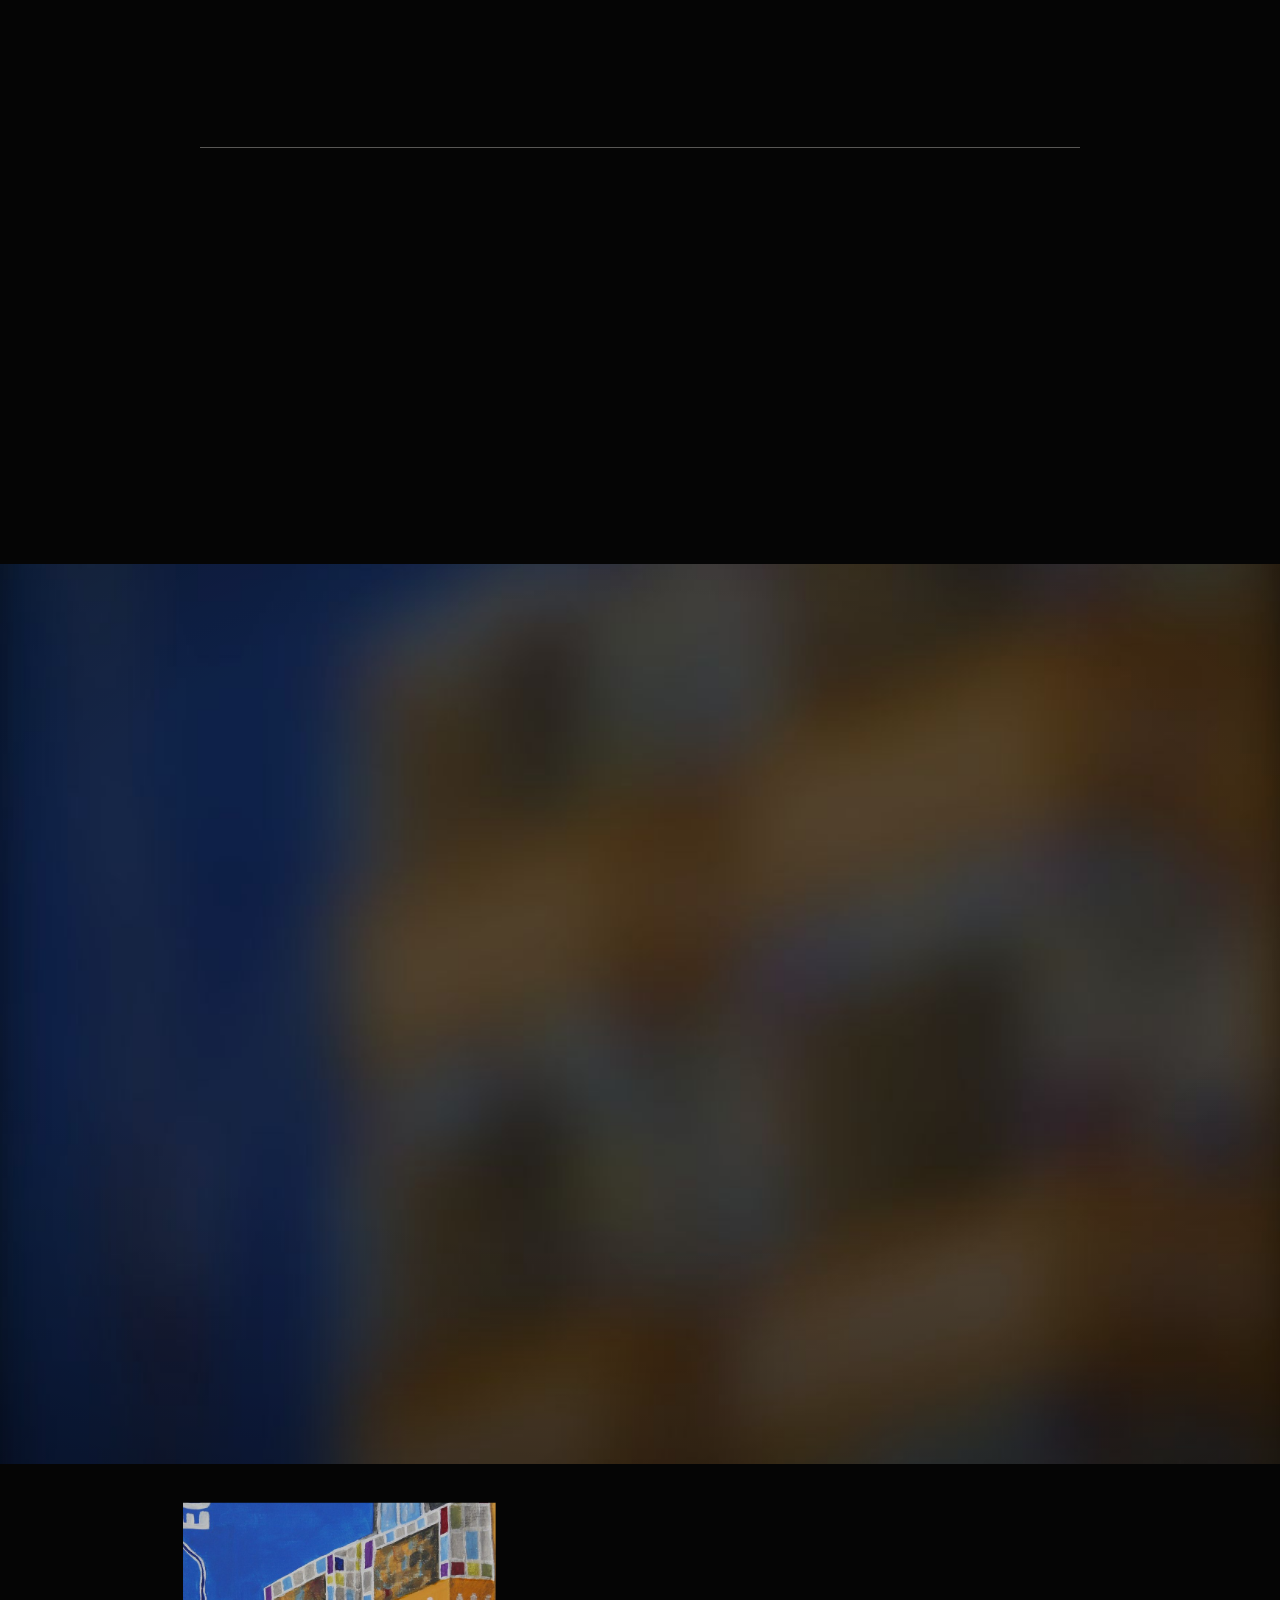
==== commit fe92638f: "Adjust hero image positioning and styling" ====
--- a/jana-website/index.html
+++ b/jana-website/index.html
@@ -47,7 +47,7 @@
 
 /* hero */
 .hero{position:relative;height:var(--svh);min-height:620px;overflow:hidden}
-.hero-img{position:absolute;inset:0;left:38%}
+.hero-img{position:absolute;inset:0;left:28%}
 .hero-img canvas,.hero-img .slide{position:absolute;inset:0;width:100%;height:100%}
 .hero-img .slide{object-fit:cover;opacity:0;transition:opacity 1s}
 .hero-img .slide.on{opacity:1}
@@ -58,7 +58,7 @@
 .likes-list button span{display:block}
 .giant{pointer-events:none}
 .hero-img::before{content:"";position:absolute;inset:0;z-index:1;background:linear-gradient(90deg,var(--bg) 0%,rgba(5,5,5,.6) 18%,rgba(5,5,5,0) 40%)}
-.hero-head{position:absolute;left:var(--pad);top:16vh;z-index:3;font-size:clamp(36px,5.6vw,82px);line-height:.86}
+.hero-head{position:absolute;left:var(--pad);top:16vh;z-index:3;font-size:calc(clamp(40px,6.9vw,100px) * var(--head-scale,1));line-height:.86}
 .hero-rule{position:absolute;left:var(--pad);top:calc(16vh + clamp(40px,6.9vw,100px)*1.9);height:34vh;width:1px;background:var(--fg);transform-origin:top;z-index:3}
 .hero-likes{position:absolute;left:var(--pad);bottom:calc(var(--giant-ink,30vh) + 3.5vh);z-index:3;display:flex;align-items:flex-end;gap:16px}
 .hero-likes h2{font-size:clamp(40px,6.9vw,100px);line-height:.86;font-weight:700}
@@ -398,7 +398,7 @@
 
   /* ---------- themes ---------- */
   var THEMES = [
-    { id:'photo', label:'Photography', word:'PHOTOGRAPHY', img:0, pos:[0.45,0.45], grade:[1.0,1.12,0.82],
+    { id:'photo', label:'Photography', word:'PHOTOGRAPHY', img:0, pos:[0.45,0.45], shift:0.1, headScale:0.84, grade:[1.0,1.12,0.82],
       head:{ fontFamily:'Archivo, sans-serif', fontStretch:'125%', fontWeight:'700', fontStyle:'normal', textTransform:'uppercase', letterSpacing:'-0.01em' },
       giant:{ fontFamily:'Archivo, sans-serif', fontStretch:'125%', fontWeight:'700', fontStyle:'normal', textTransform:'uppercase', letterSpacing:'-0.01em' } },
     { id:'graphic', label:'Graphic design', word:'GRAPHIC DESIGN', img:1, pos:[0.5,0.3], grade:[0.0,1.06,0.86],
@@ -430,6 +430,7 @@
 
   function applyStyle(els, st){ els.forEach(function(el){ for (var k in st) el.style[k] = st[k]; }); }
   function applyTheme(t){
+    document.querySelector('.hero-head').style.setProperty('--head-scale', window.innerWidth > 760 ? (t.headScale || 1) : 1);
     applyStyle(document.querySelectorAll('.t-head'), t.head);
     applyStyle([document.querySelector('.t-giant')], t.giant);
   }
@@ -541,7 +542,7 @@
     var vs = 'attribute vec2 a;varying vec2 v;void main(){v=a*.5+.5;v.y=1.-v.y;gl_Position=vec4(a,0.,1.);}';
     var fs = [
       'precision mediump float;varying vec2 v;',
-      'uniform sampler2D t0,t1;uniform float p,ca,ia0,ia1,time;uniform vec2 pos0,pos1;uniform vec3 g0,g1;',
+      'uniform sampler2D t0,t1;uniform float p,ca,ia0,ia1,time,sh0,sh1;uniform vec2 pos0,pos1;uniform vec3 g0,g1;',
       'float h(vec2 q){return fract(sin(dot(q,vec2(127.1,311.7)))*43758.5453);}',
       'float n(vec2 q){vec2 i=floor(q),f=fract(q);f=f*f*(3.-2.*f);return mix(mix(h(i),h(i+vec2(1,0)),f.x),mix(h(i+vec2(0,1)),h(i+vec2(1,1)),f.x),f.y);}',
       'float fbm(vec2 q){float s=0.,a=.5;for(int i=0;i<4;i++){s+=a*n(q);q*=2.1;a*=.5;}return s;}',
@@ -553,8 +554,9 @@
       ' float m=smoothstep(edge-.15,edge+.15,1.-N*.7-v.x*.3);',
       ' m=1.-m;',
       ' vec2 d=vec2(N-.5,N-.5)*.35;',
-      ' vec3 A=grade(texture2D(t0,cover(v+d*p,ia0,pos0)).rgb,g0);',
-      ' vec3 B=grade(texture2D(t1,cover(v-d*(1.-p),ia1,pos1)).rgb,g1);',
+      ' vec2 qa=v+d*p; qa.x-=sh0; vec2 qb=v-d*(1.-p); qb.x-=sh1;',
+      ' vec3 A=qa.x<0.?vec3(.02):grade(texture2D(t0,cover(qa,ia0,pos0)).rgb,g0);',
+      ' vec3 B=qb.x<0.?vec3(.02):grade(texture2D(t1,cover(qb,ia1,pos1)).rgb,g1);',
       ' gl_FragColor=vec4(mix(A,B,m),1.);',
       '}'].join('\n');
     function sh(type, src){ var o = gl.createShader(type); gl.shaderSource(o, src); gl.compileShader(o); if(!gl.getShaderParameter(o, gl.COMPILE_STATUS)) throw gl.getShaderInfoLog(o); return o; }
@@ -564,7 +566,7 @@
     var buf = gl.createBuffer(); gl.bindBuffer(gl.ARRAY_BUFFER, buf);
     gl.bufferData(gl.ARRAY_BUFFER, new Float32Array([-1,-1,1,-1,-1,1,1,1]), gl.STATIC_DRAW);
     var loc = gl.getAttribLocation(prog, 'a'); gl.enableVertexAttribArray(loc); gl.vertexAttribPointer(loc, 2, gl.FLOAT, false, 0, 0);
-    var U = {}; ['t0','t1','p','ca','ia0','ia1','time','pos0','pos1','g0','g1'].forEach(function(k){ U[k] = gl.getUniformLocation(prog, k); });
+    var U = {}; ['t0','t1','p','ca','ia0','ia1','time','sh0','sh1','pos0','pos1','g0','g1'].forEach(function(k){ U[k] = gl.getUniformLocation(prog, k); });
     gl.uniform1i(U.t0, 0); gl.uniform1i(U.t1, 1);
     var tex = [], aspect = [];
     var state = { a:0, b:0, p:0 };
@@ -598,6 +600,7 @@
       gl.uniform1f(U.ia0, aspect[state.a]); gl.uniform1f(U.ia1, aspect[state.b]);
       gl.uniform1f(U.time, performance.now() / 1000);
       gl.uniform2f(U.pos0, ta.pos[0], ta.pos[1]); gl.uniform2f(U.pos1, tb.pos[0], tb.pos[1]);
+      var mob = window.innerWidth <= 760; gl.uniform1f(U.sh0, mob ? 0 : (ta.shift || 0)); gl.uniform1f(U.sh1, mob ? 0 : (tb.shift || 0));
       gl.uniform3f(U.g0, ta.grade[0], ta.grade[1], ta.grade[2]); gl.uniform3f(U.g1, tb.grade[0], tb.grade[1], tb.grade[2]);
       gl.drawArrays(gl.TRIANGLE_STRIP, 0, 4);
     }
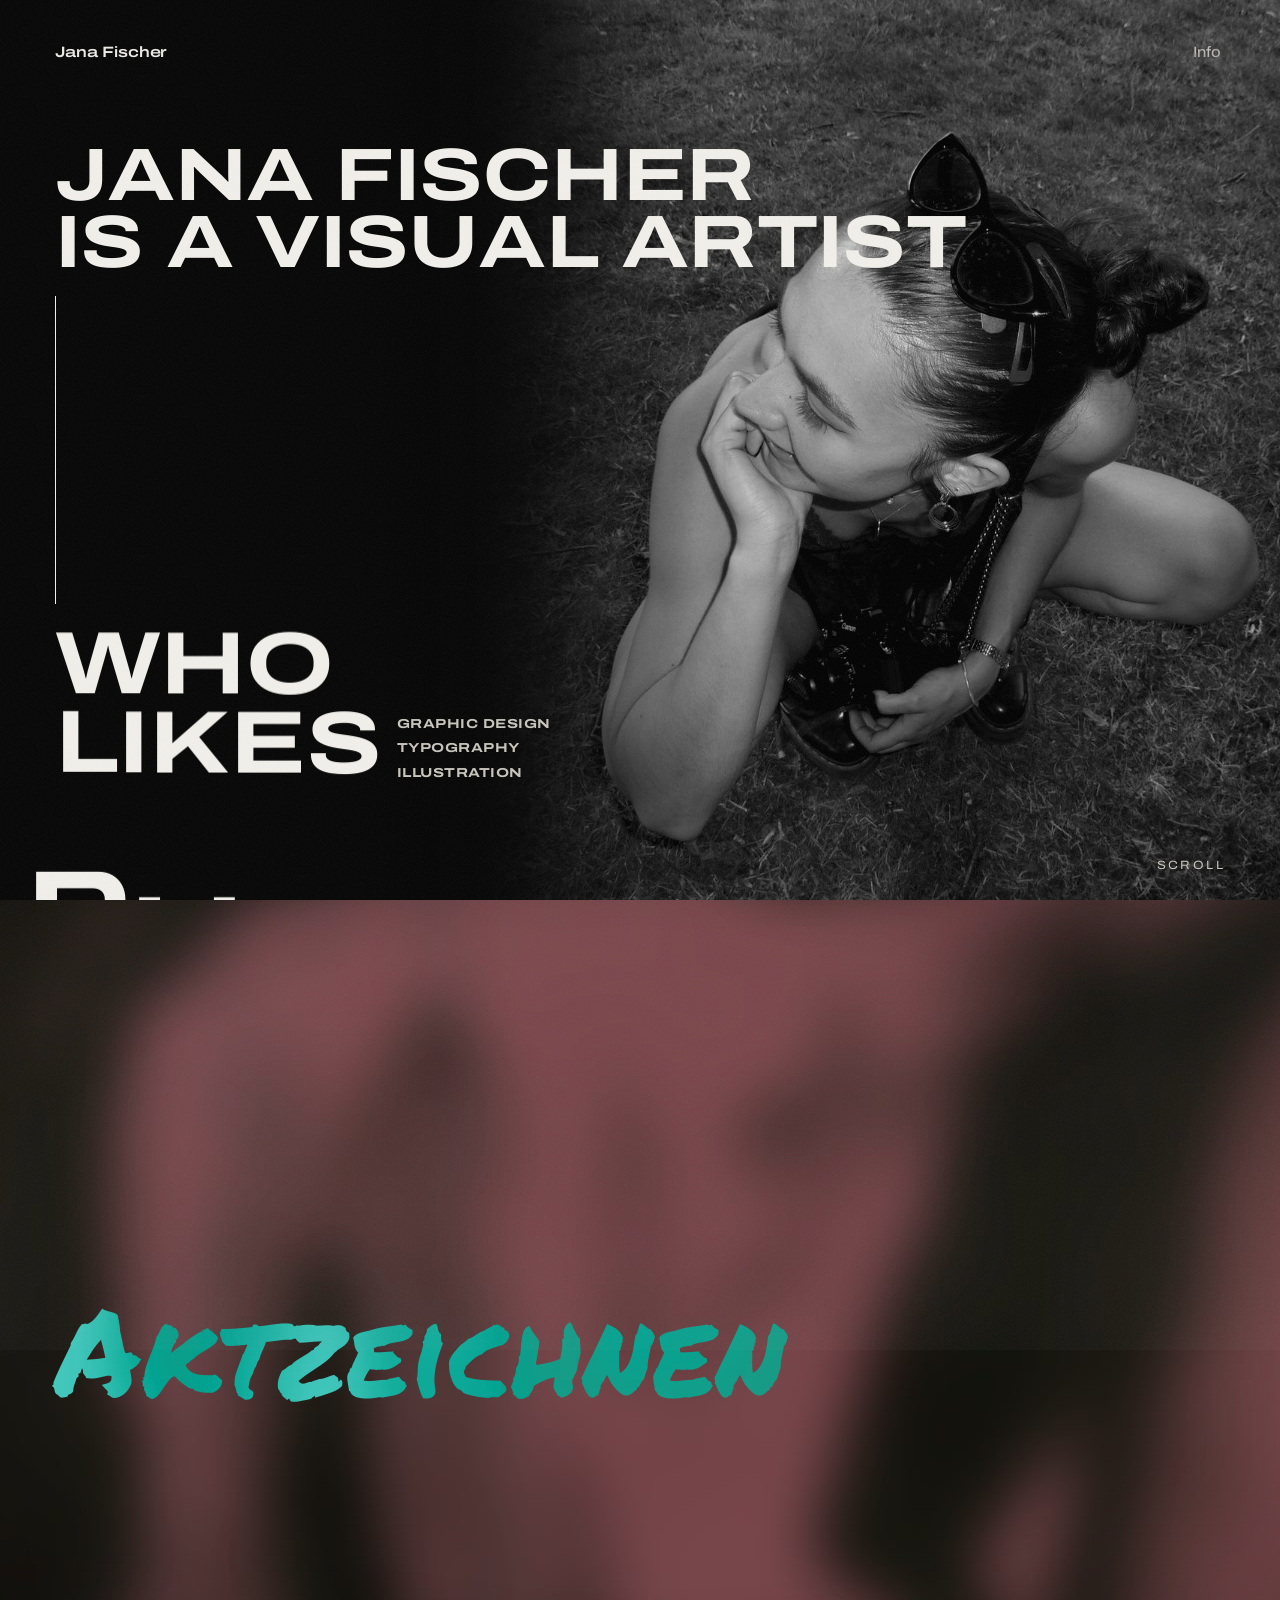
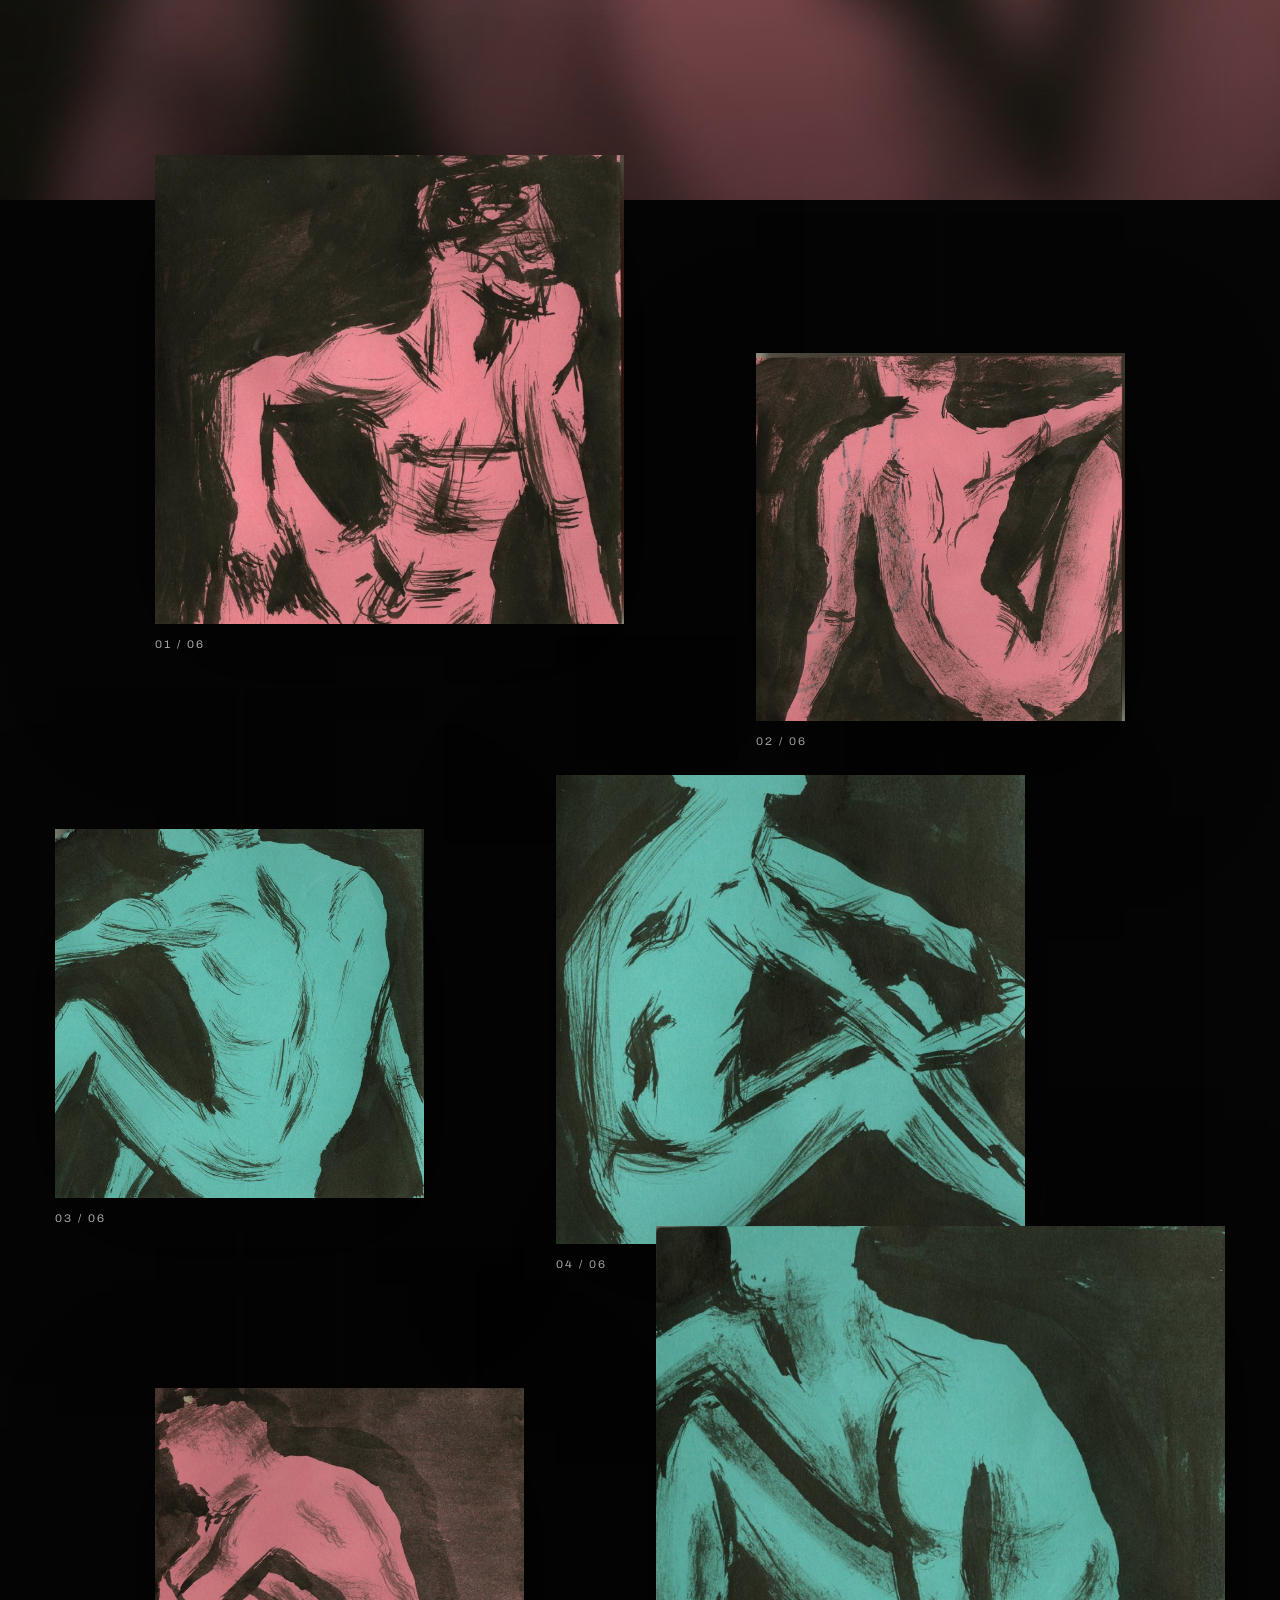
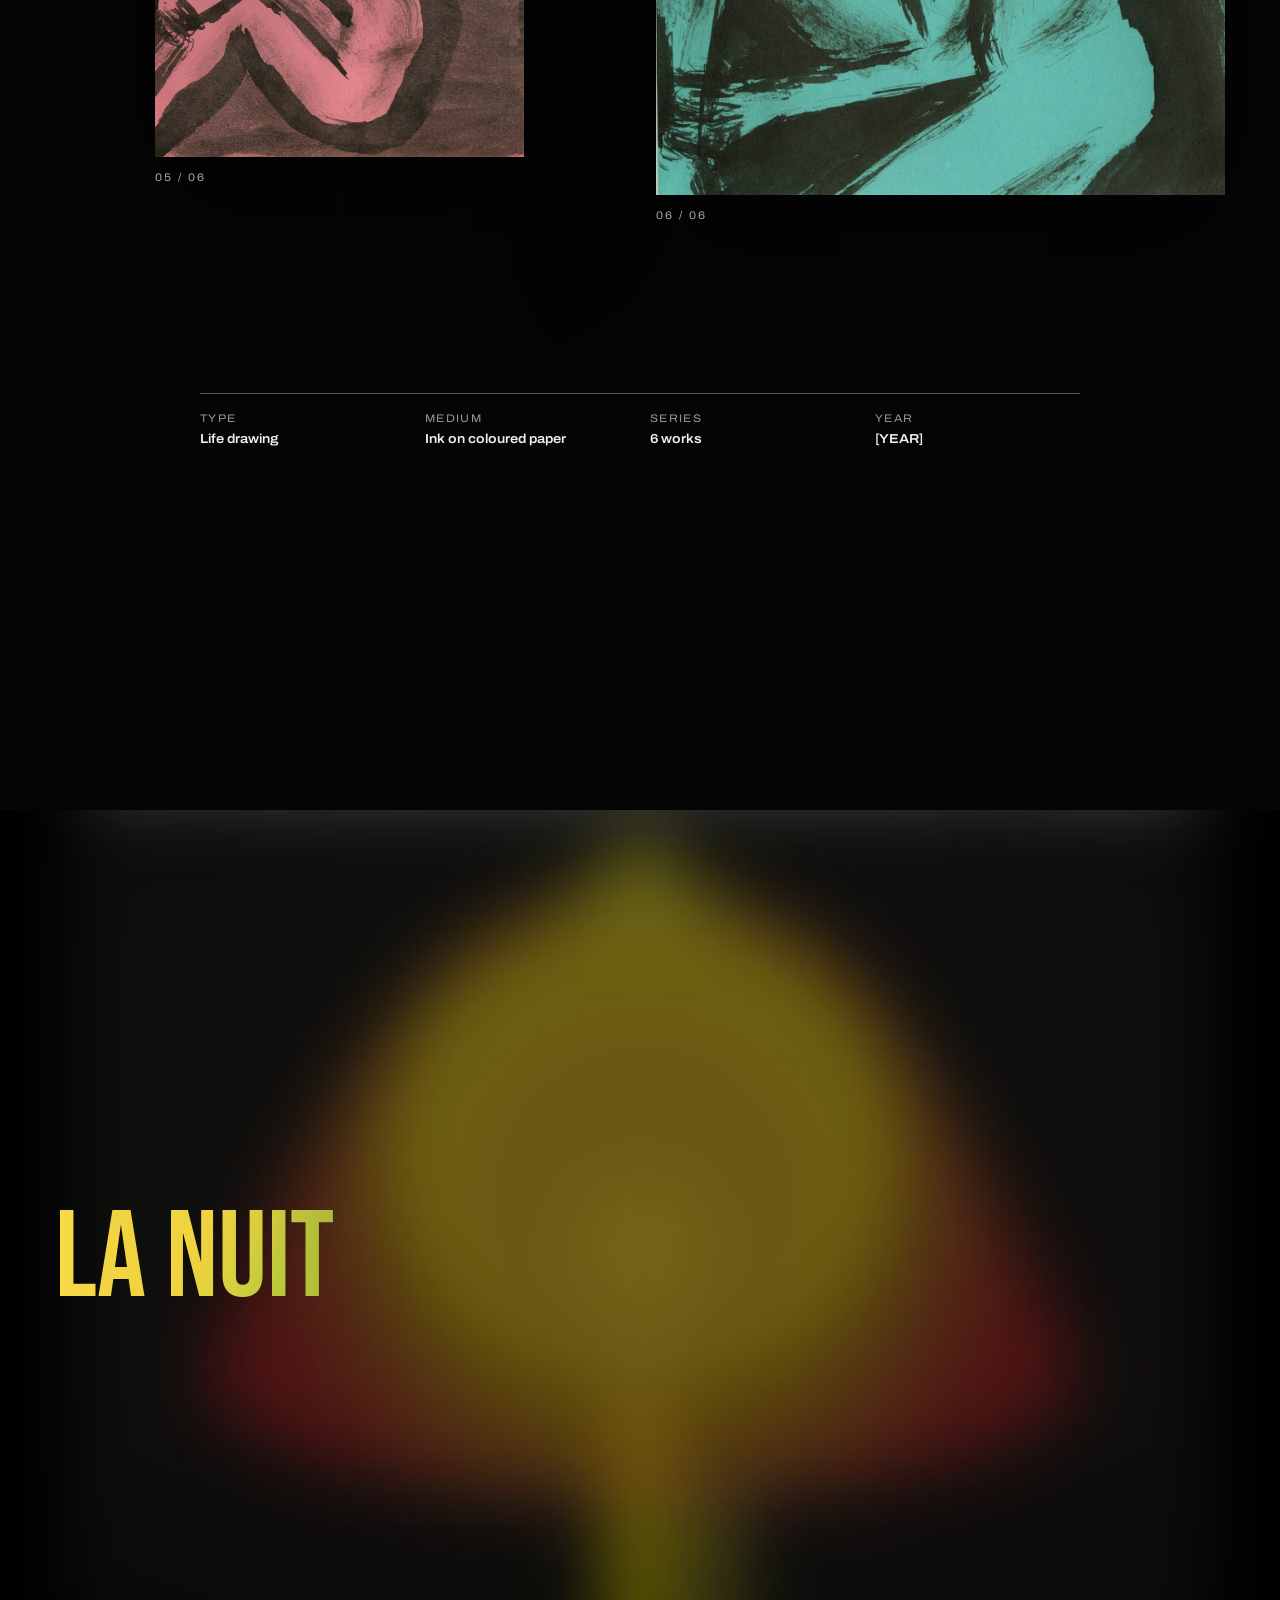
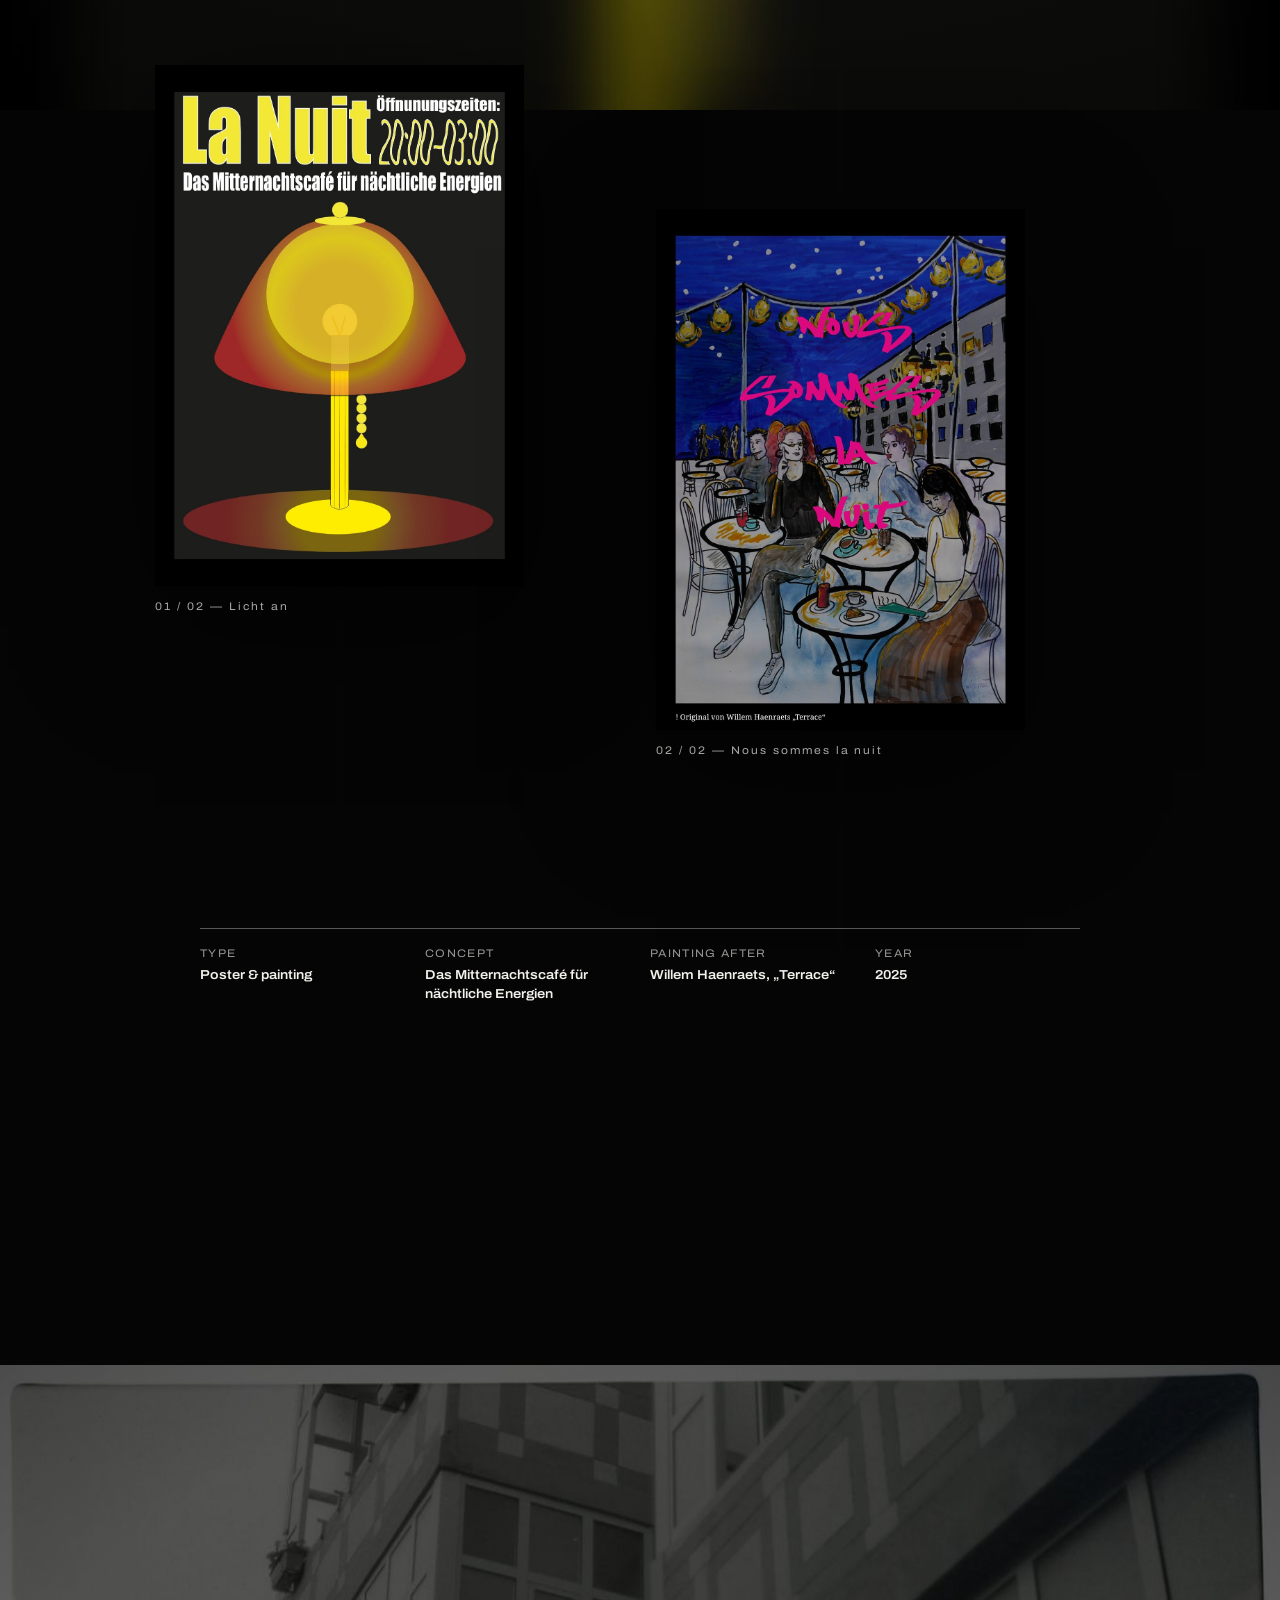
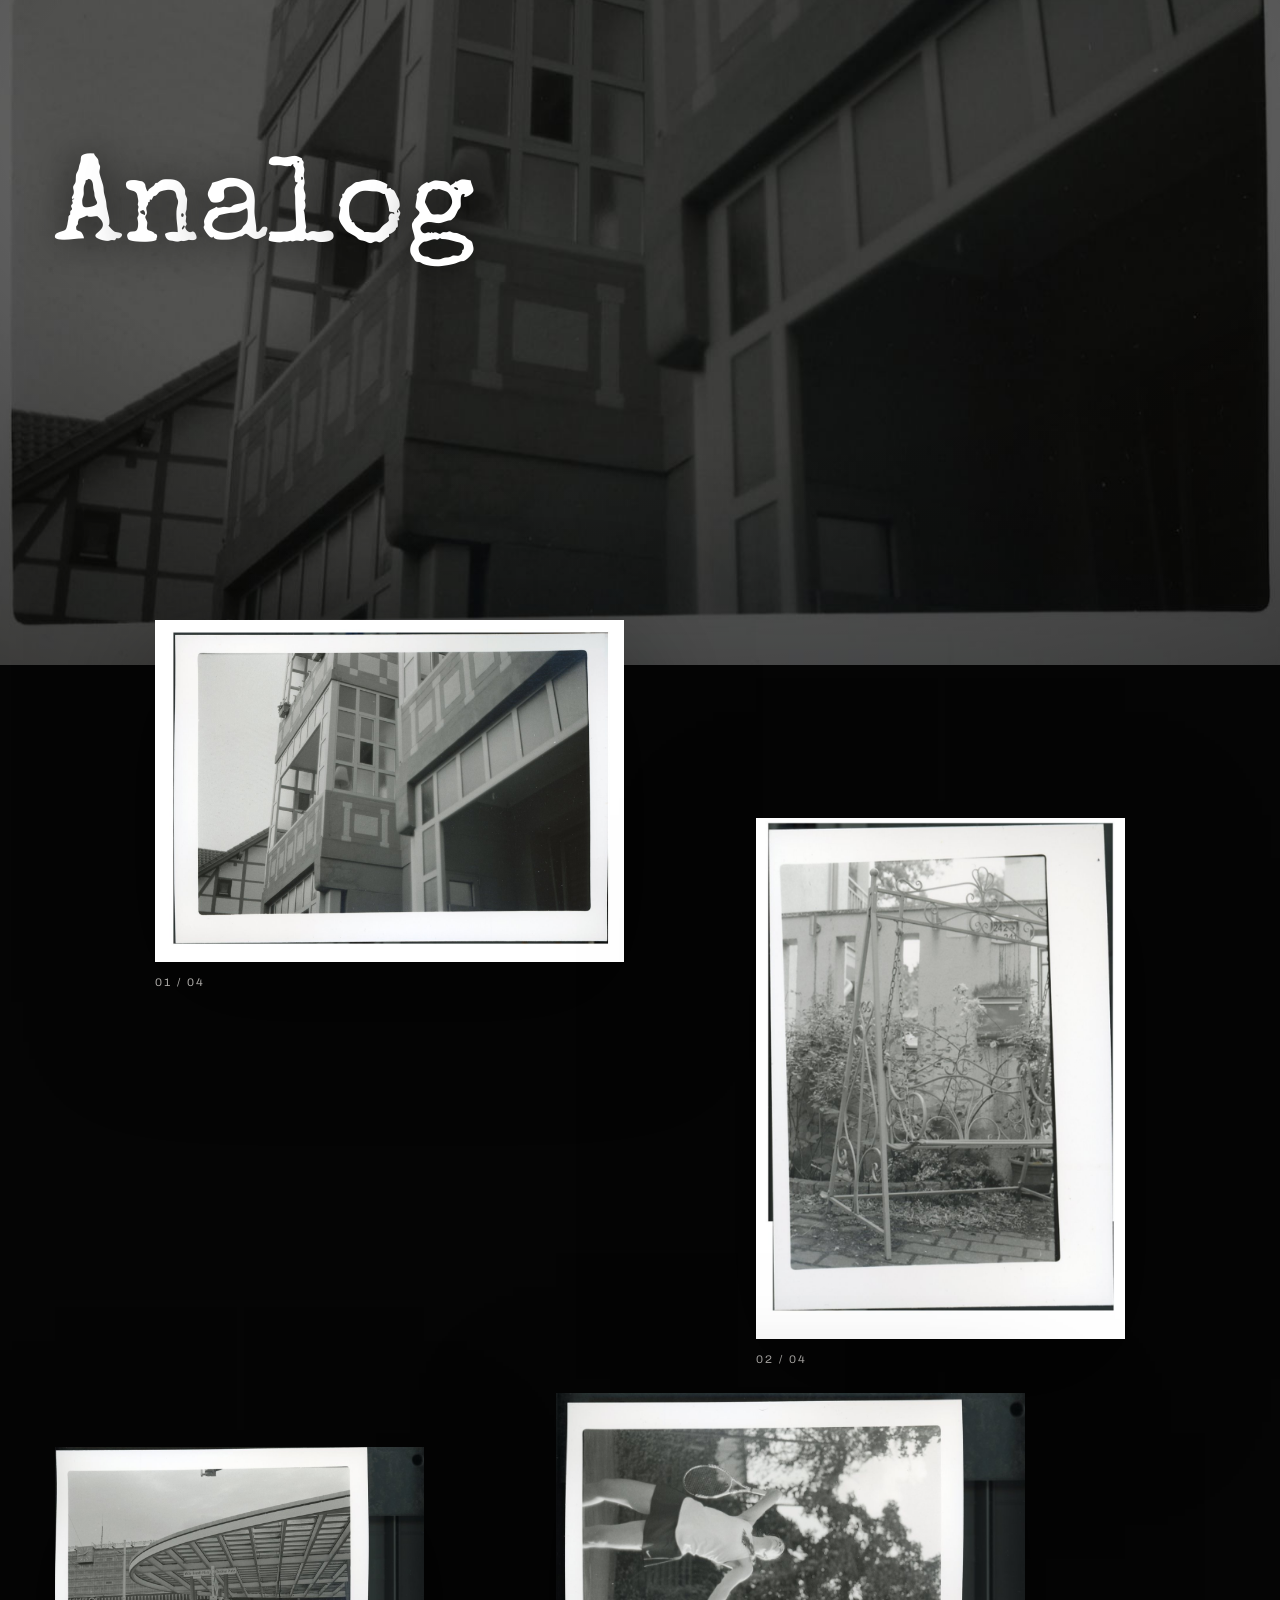
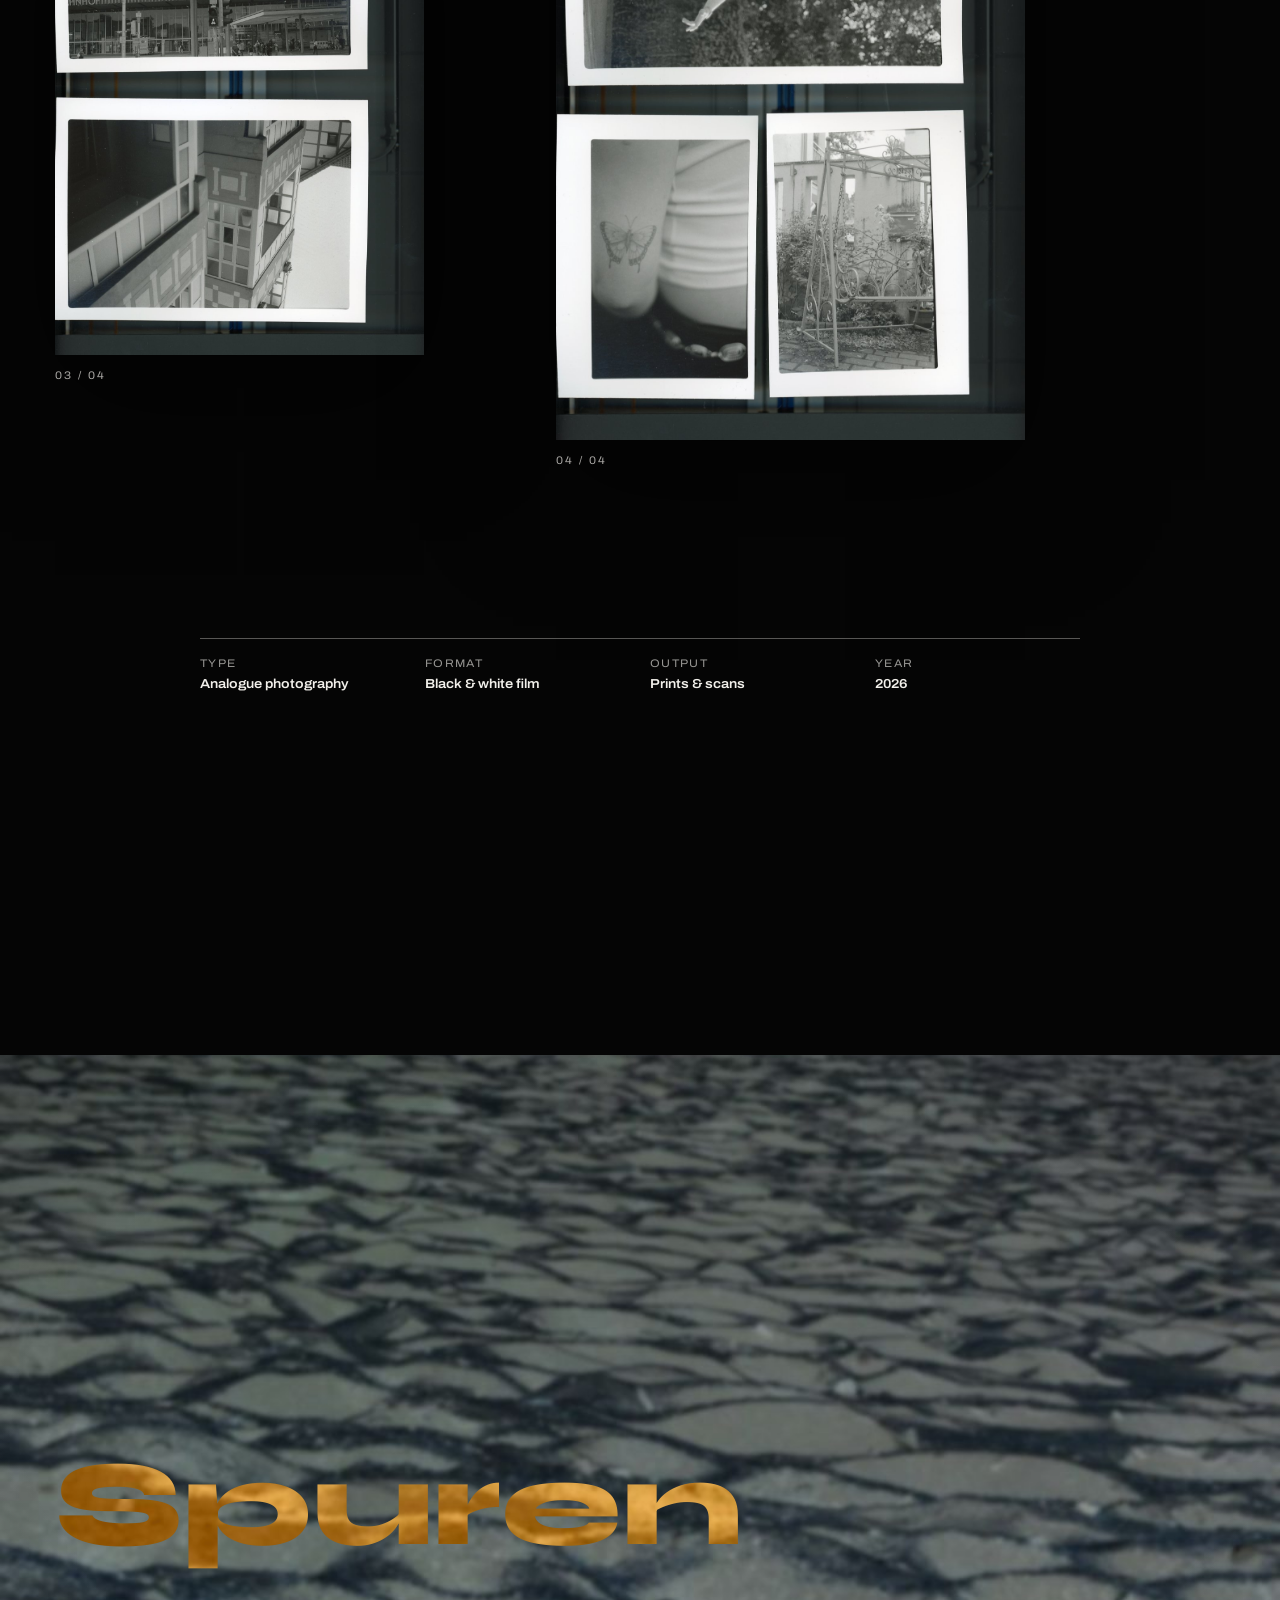
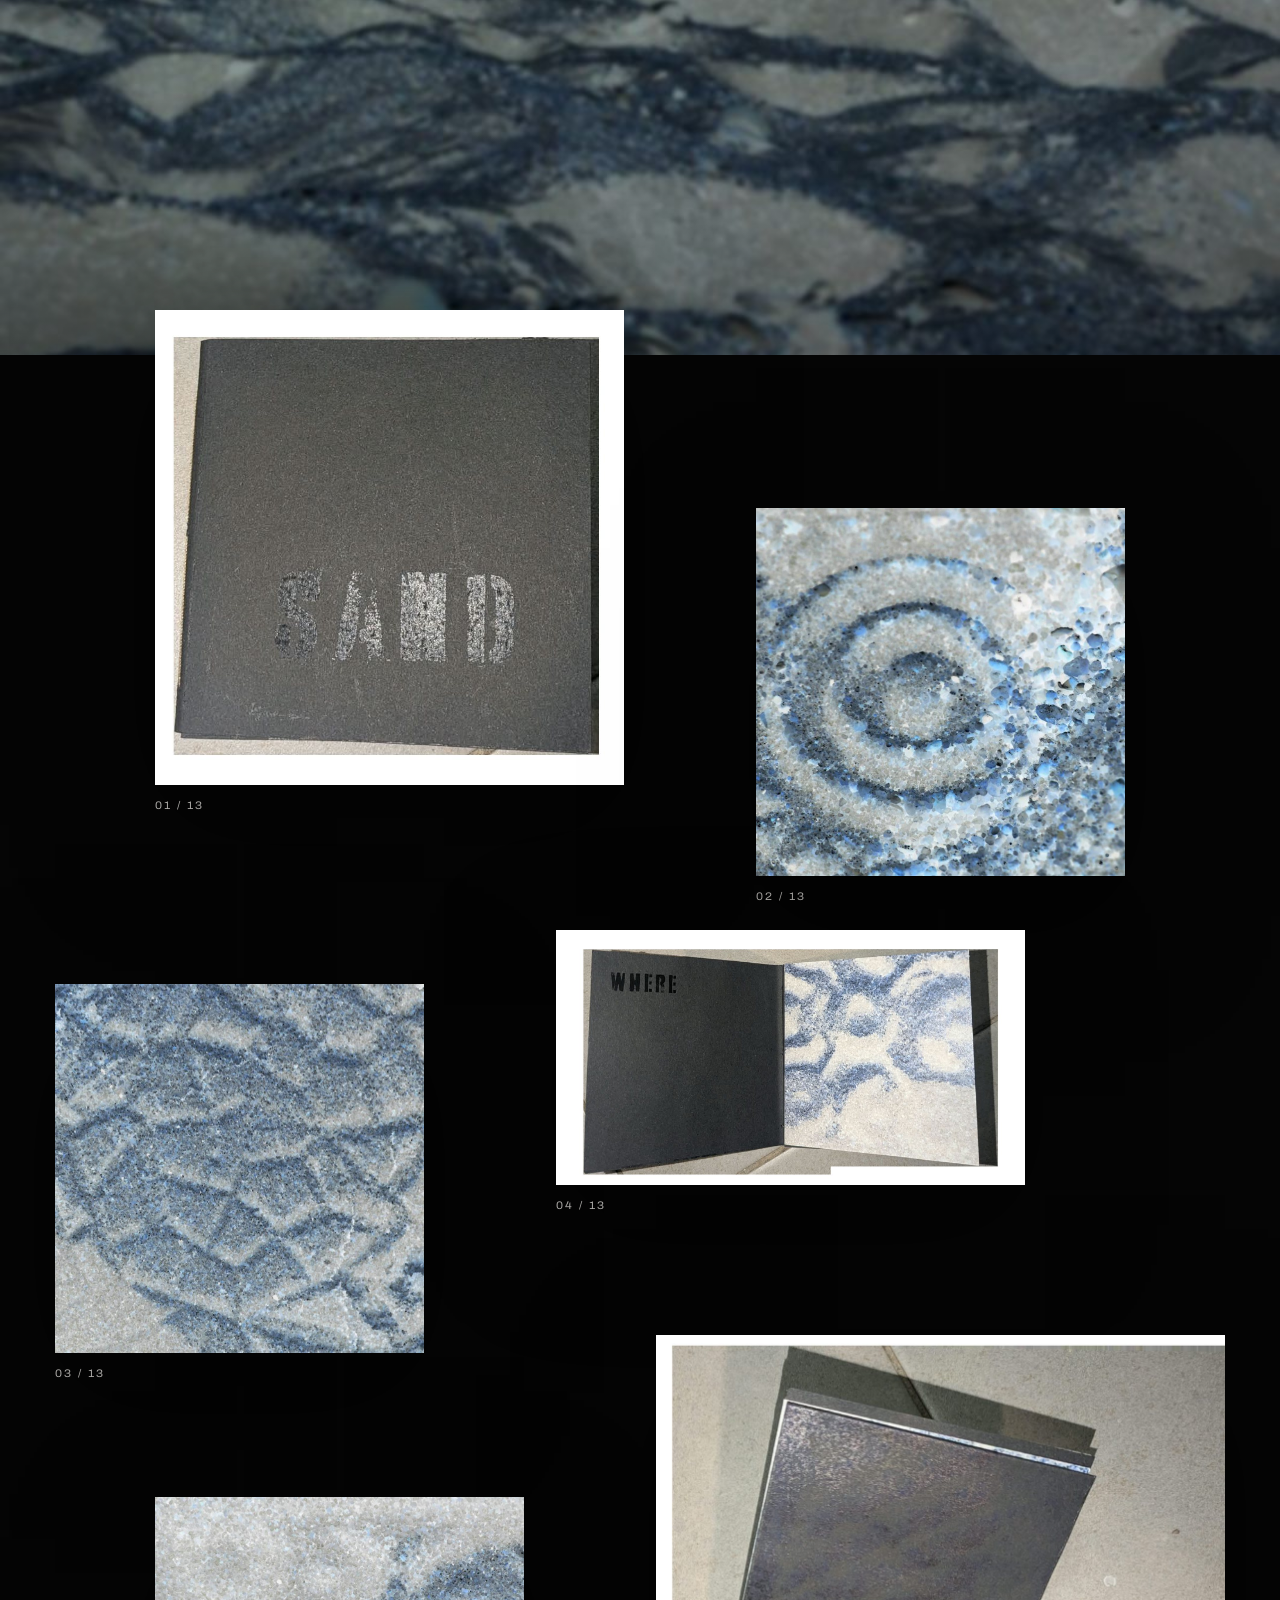
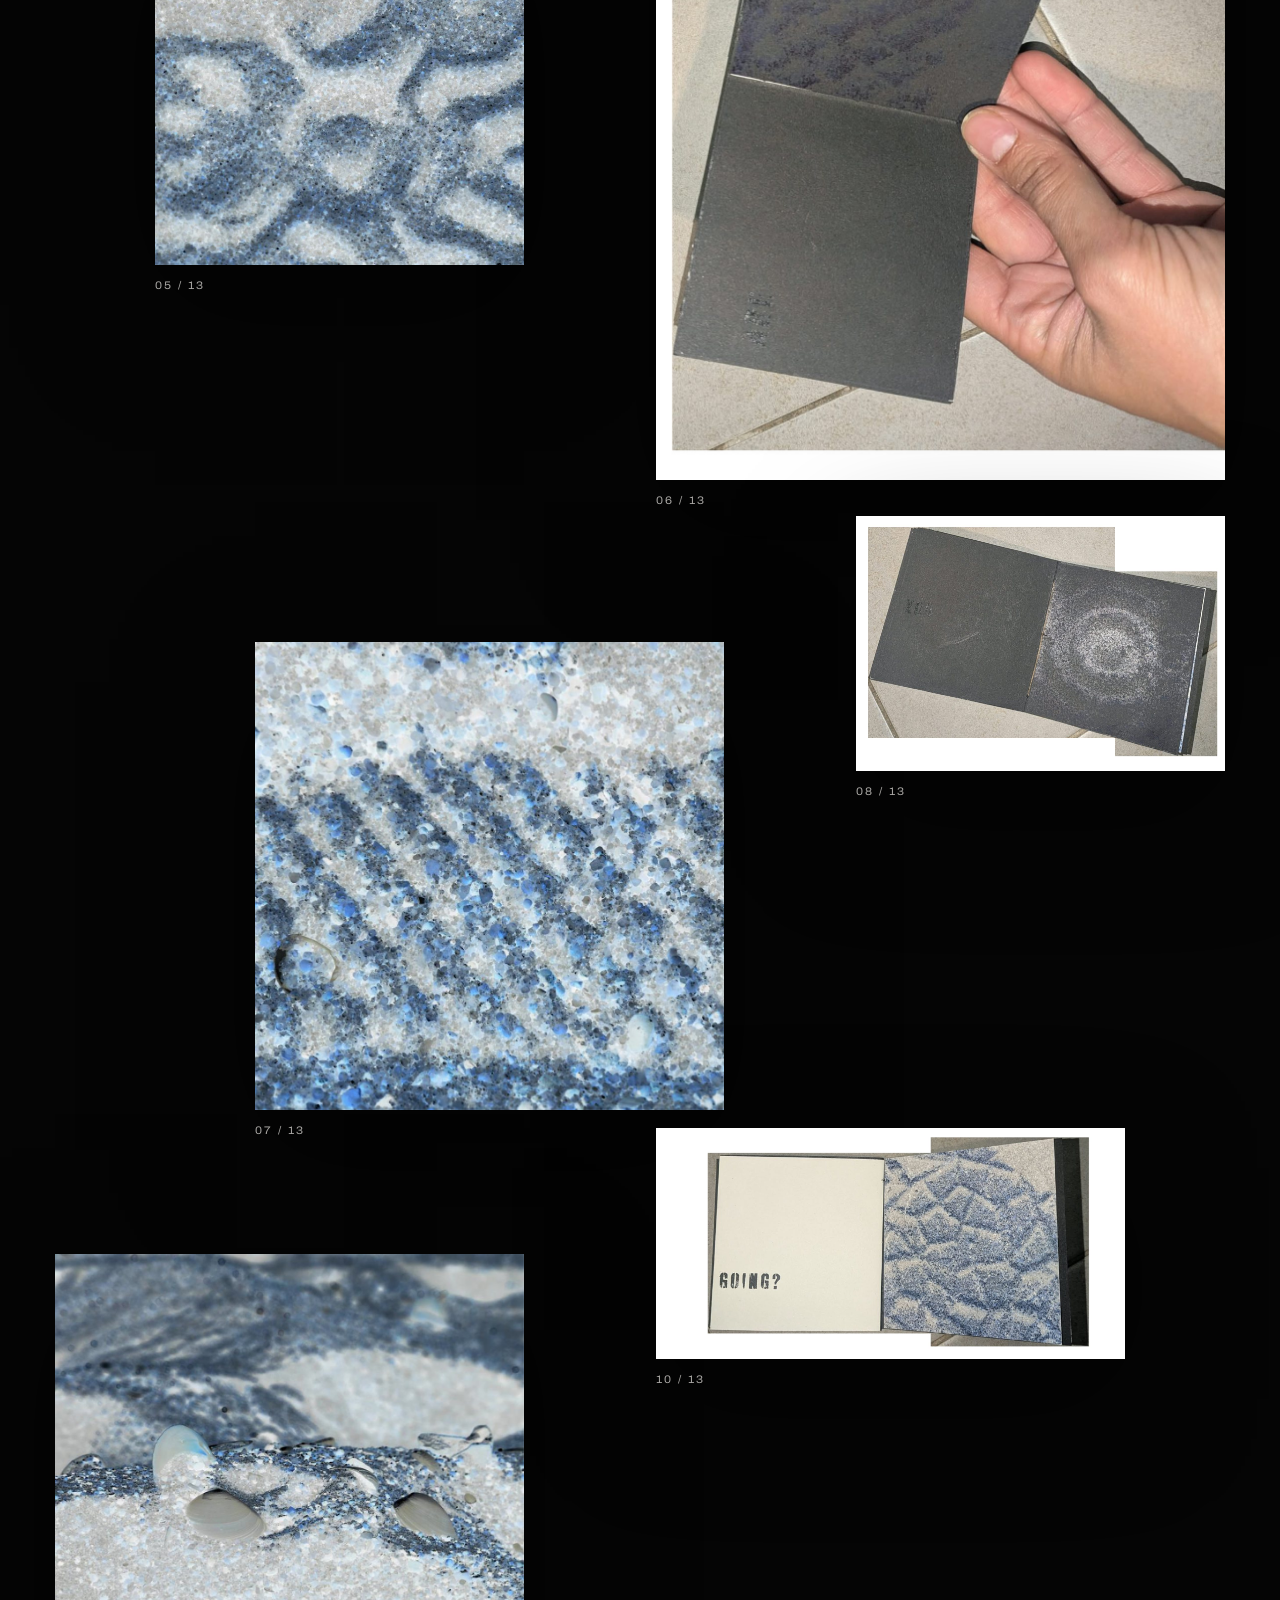
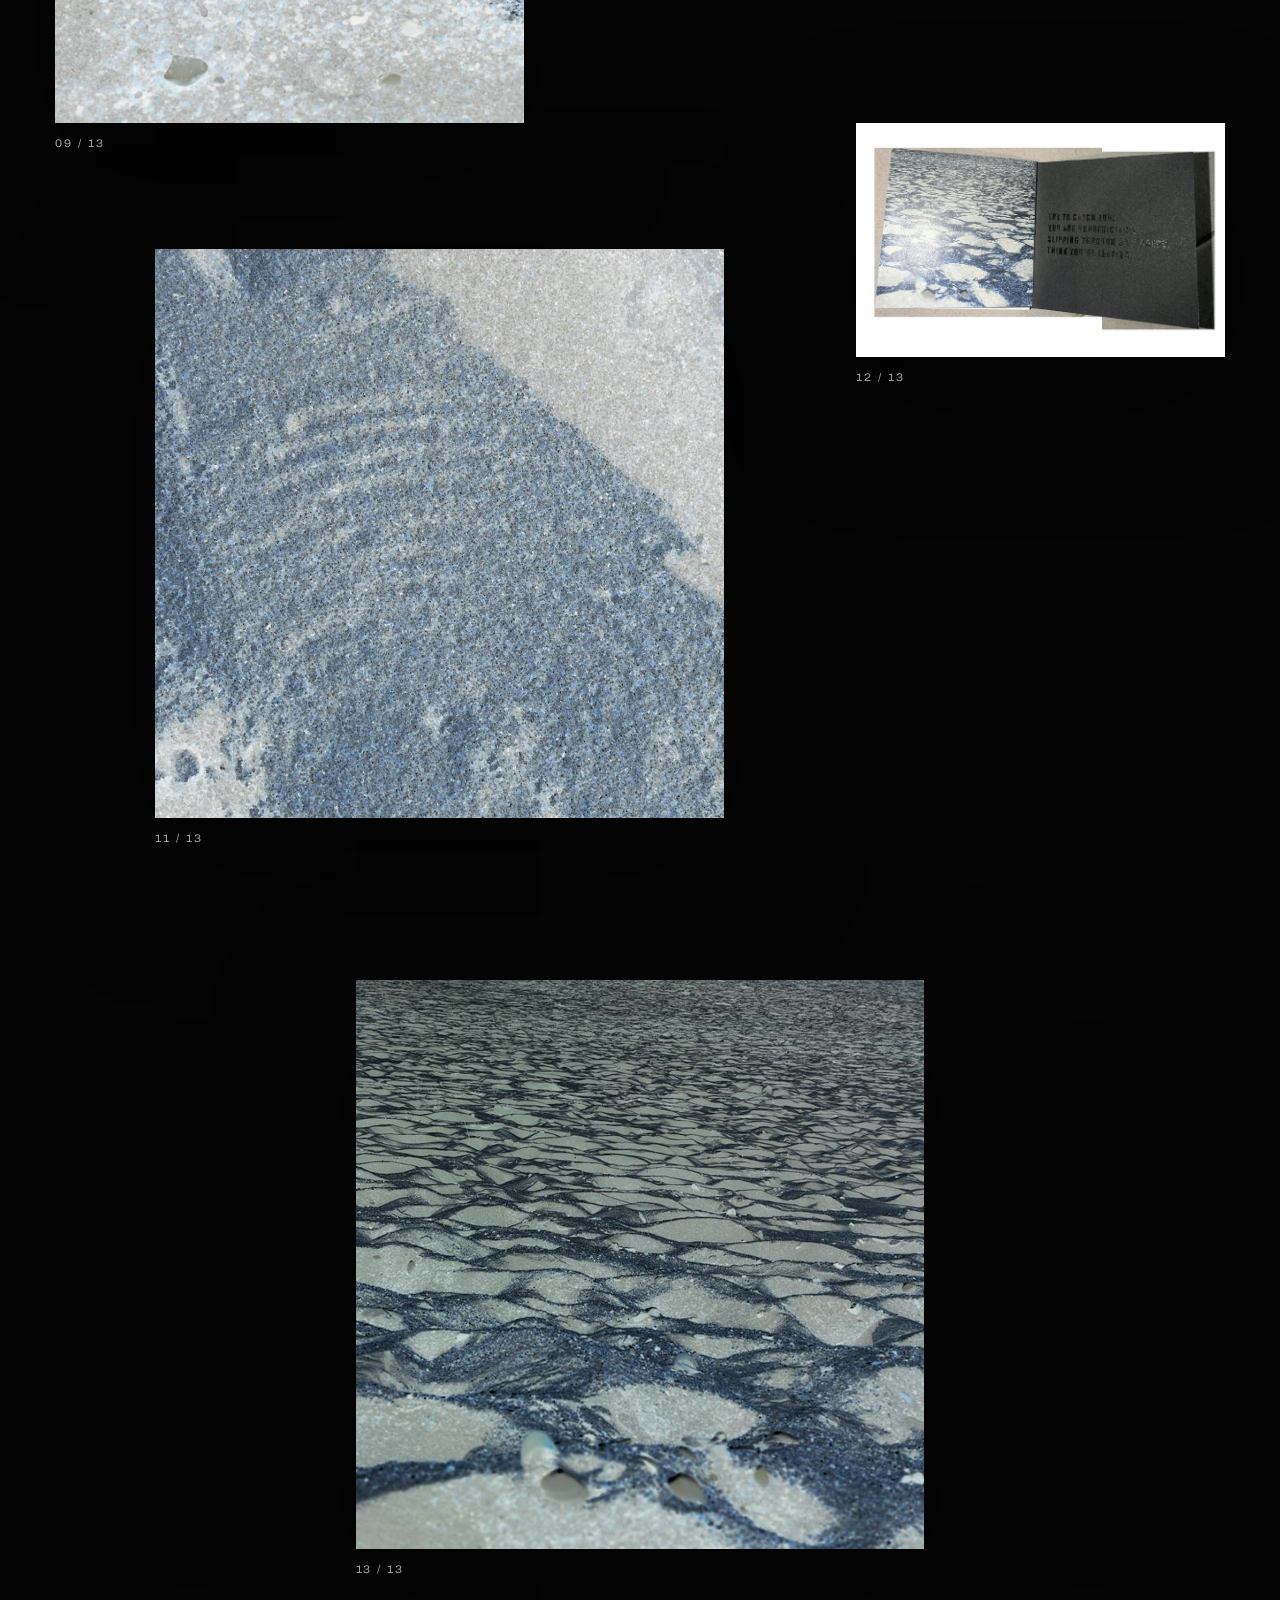
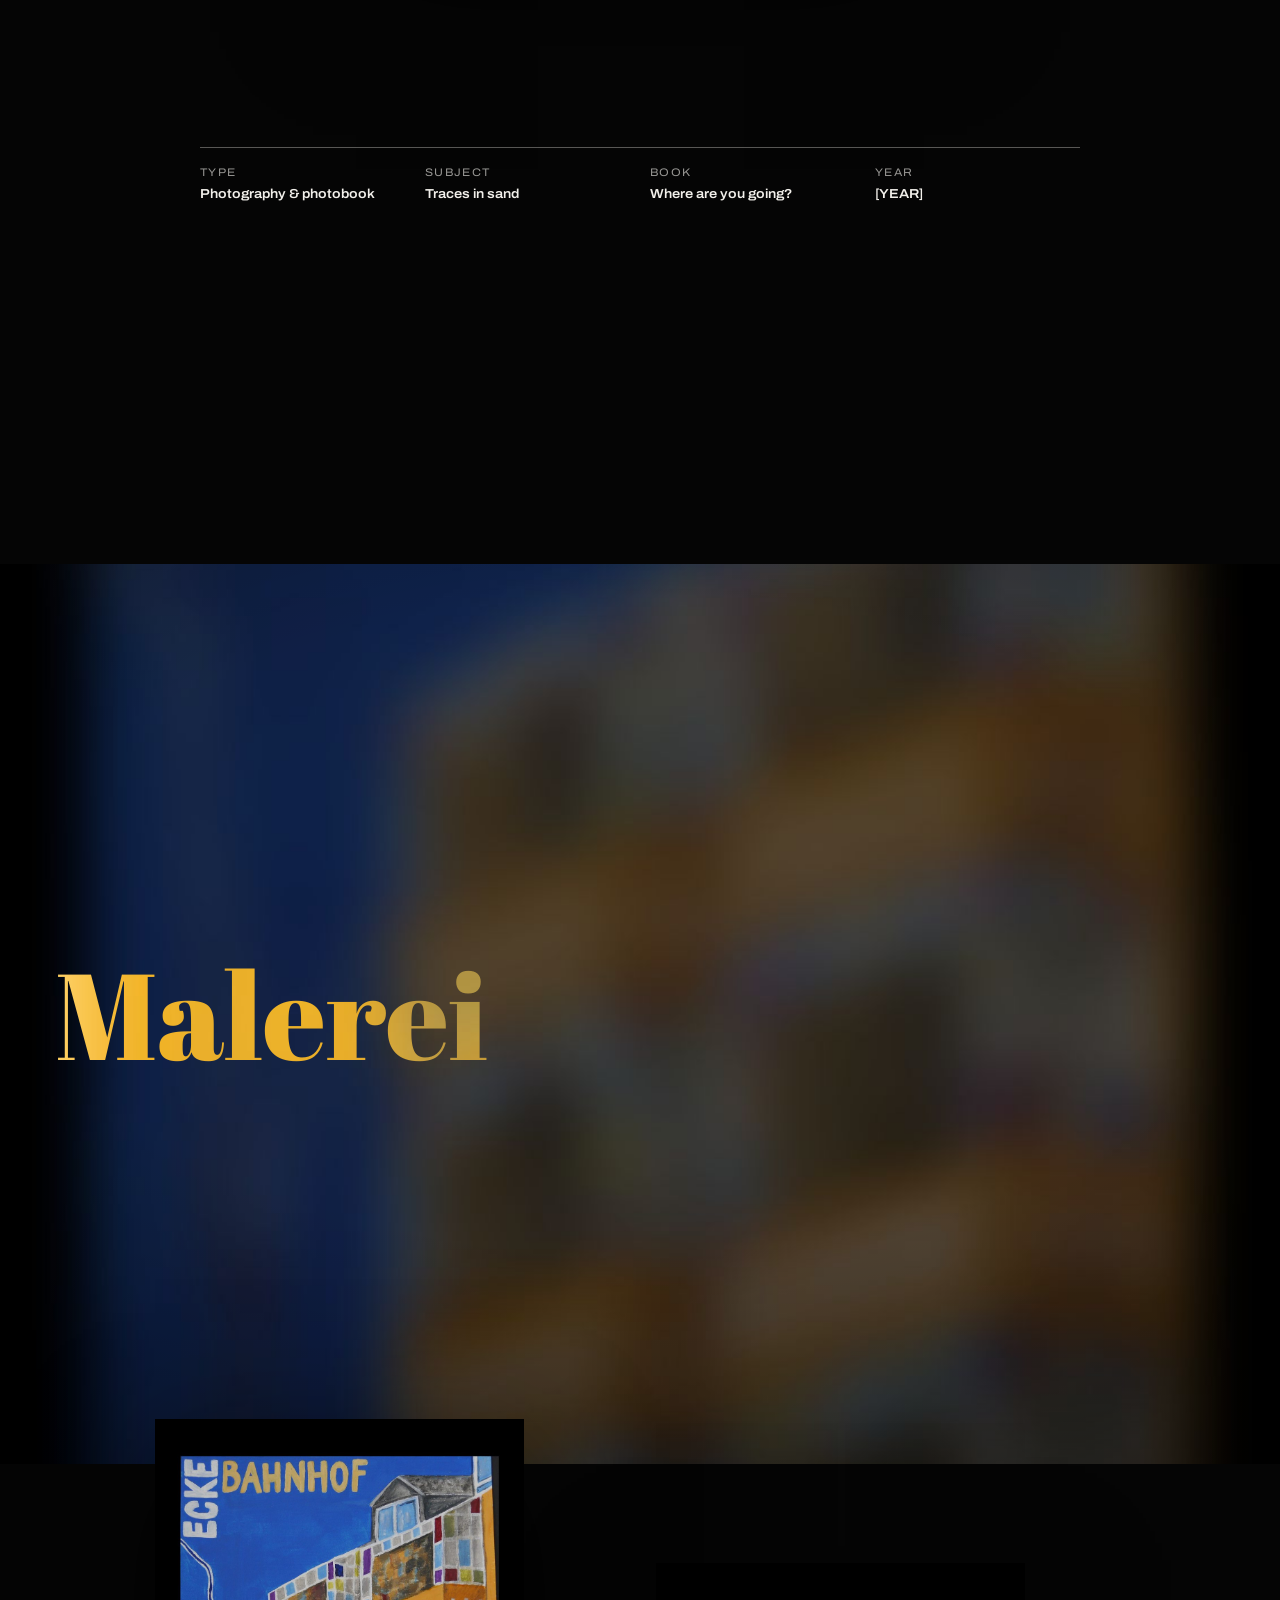
==== commit 36a8e820: "Refactor shader color mixing logic in index.html" ====
--- a/jana-website/index.html
+++ b/jana-website/index.html
@@ -555,8 +555,9 @@
       ' m=1.-m;',
       ' vec2 d=vec2(N-.5,N-.5)*.35;',
       ' vec2 qa=v+d*p; qa.x-=sh0; vec2 qb=v-d*(1.-p); qb.x-=sh1;',
-      ' vec3 A=qa.x<0.?vec3(.02):grade(texture2D(t0,cover(qa,ia0,pos0)).rgb,g0);',
-      ' vec3 B=qb.x<0.?vec3(.02):grade(texture2D(t1,cover(qb,ia1,pos1)).rgb,g1);',
+      ' float fa=sh0>0.?smoothstep(0.,.22,qa.x):1.; float fb=sh1>0.?smoothstep(0.,.22,qb.x):1.;',
+      ' vec3 A=mix(vec3(.02),grade(texture2D(t0,cover(max(qa,0.),ia0,pos0)).rgb,g0),fa);',
+      ' vec3 B=mix(vec3(.02),grade(texture2D(t1,cover(max(qb,0.),ia1,pos1)).rgb,g1),fb);',
       ' gl_FragColor=vec4(mix(A,B,m),1.);',
       '}'].join('\n');
     function sh(type, src){ var o = gl.createShader(type); gl.shaderSource(o, src); gl.compileShader(o); if(!gl.getShaderParameter(o, gl.COMPILE_STATUS)) throw gl.getShaderInfoLog(o); return o; }
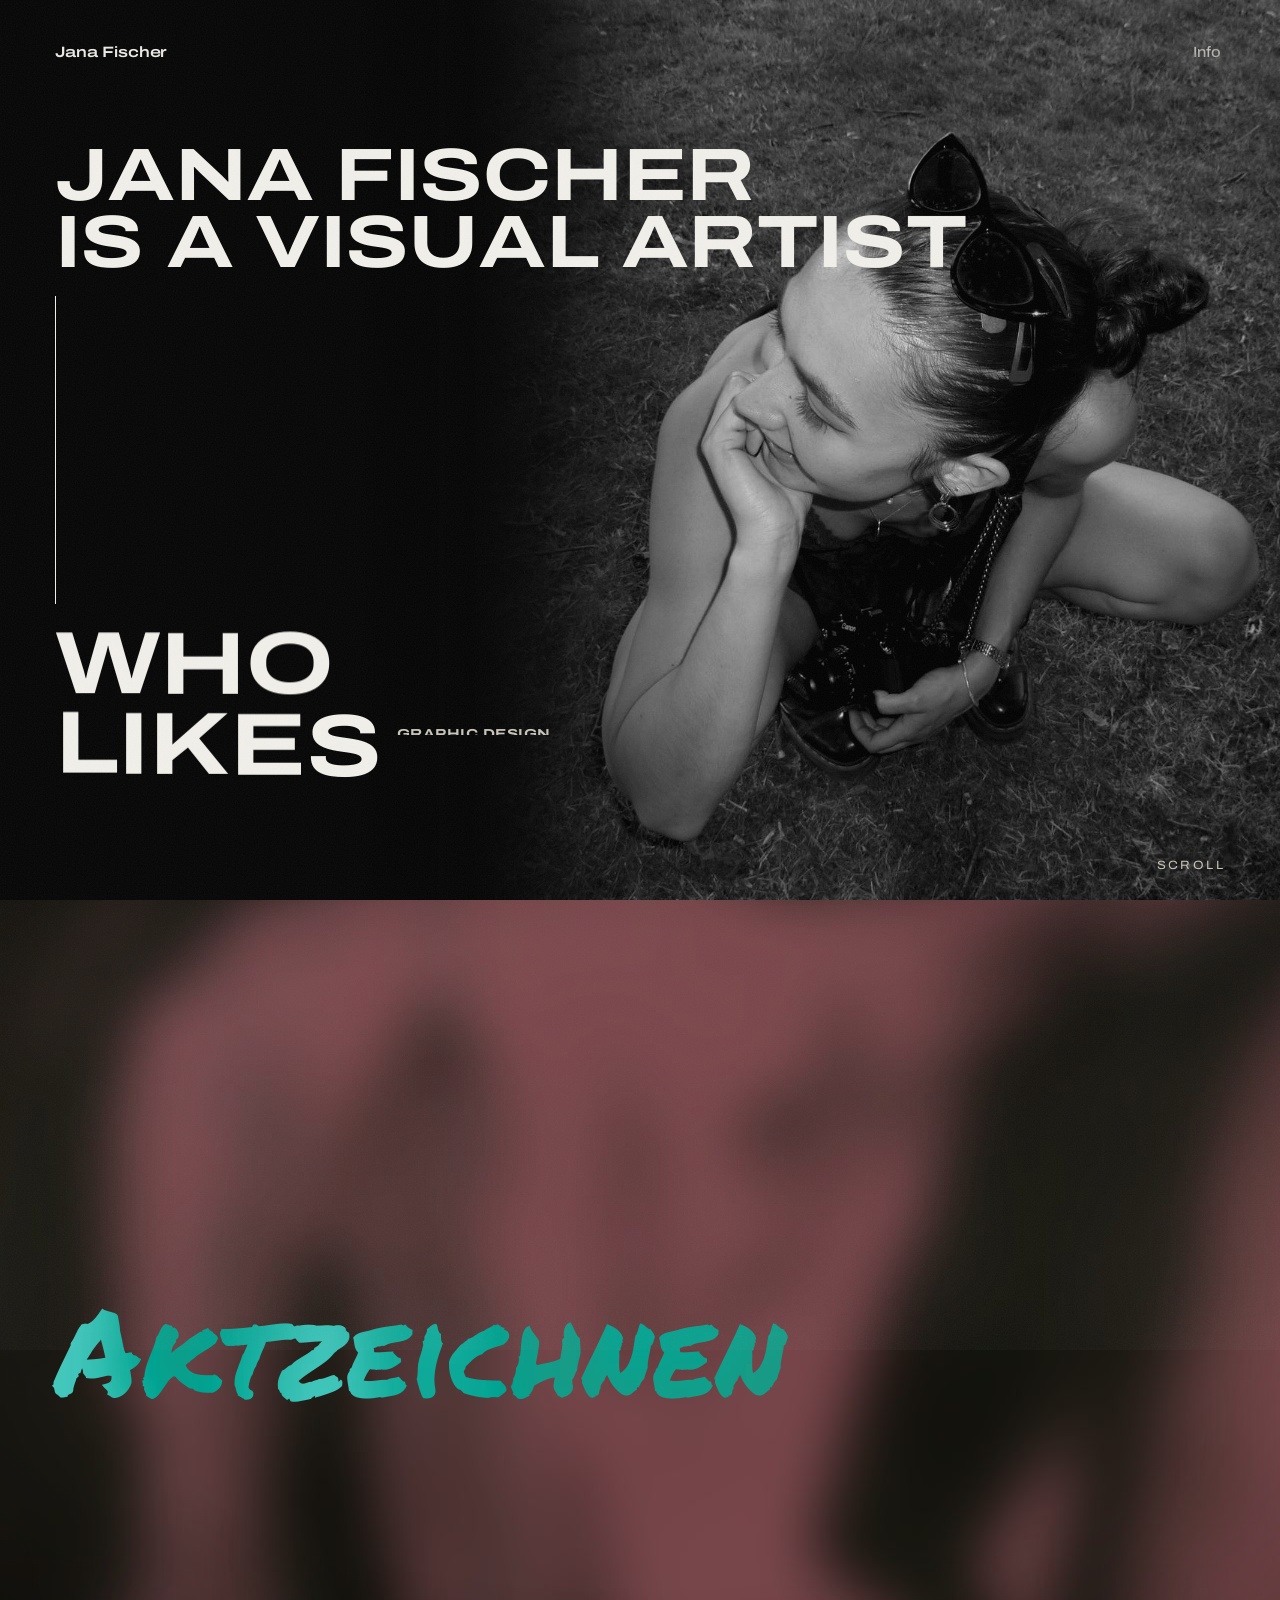
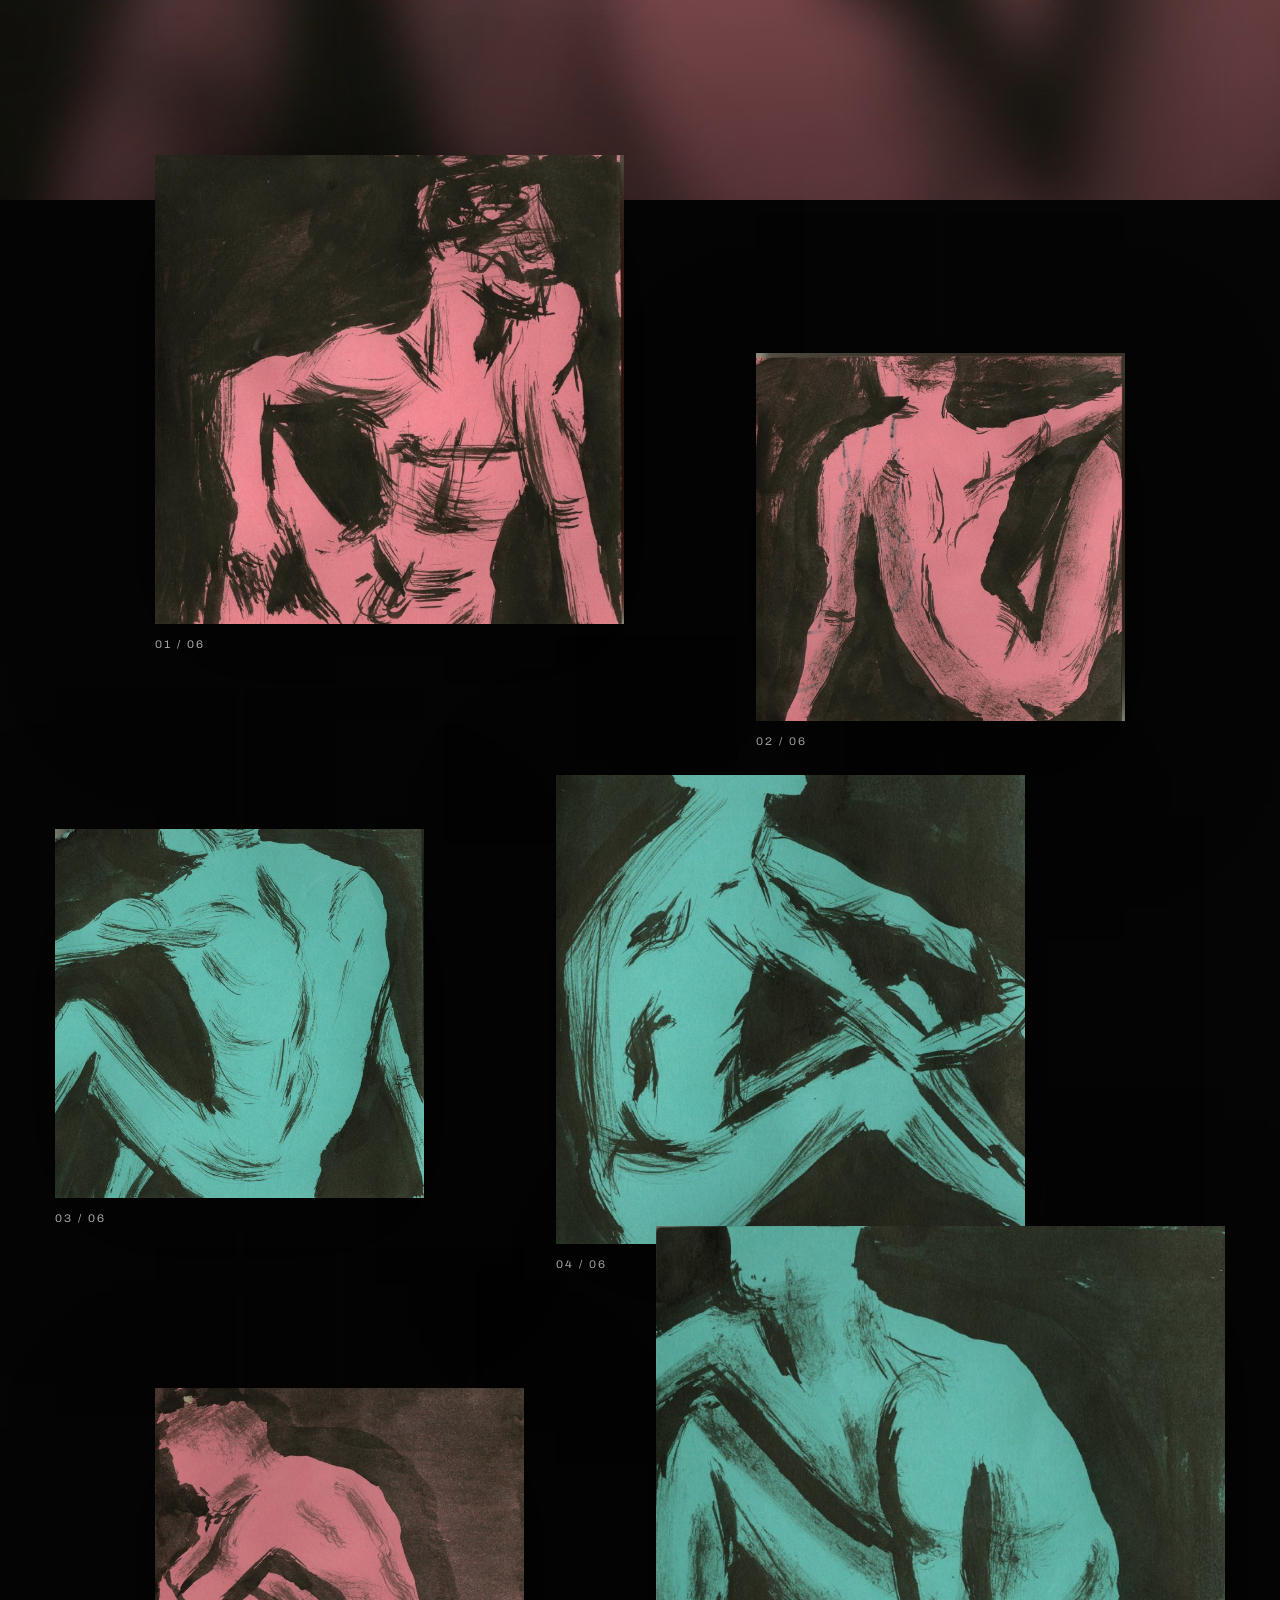
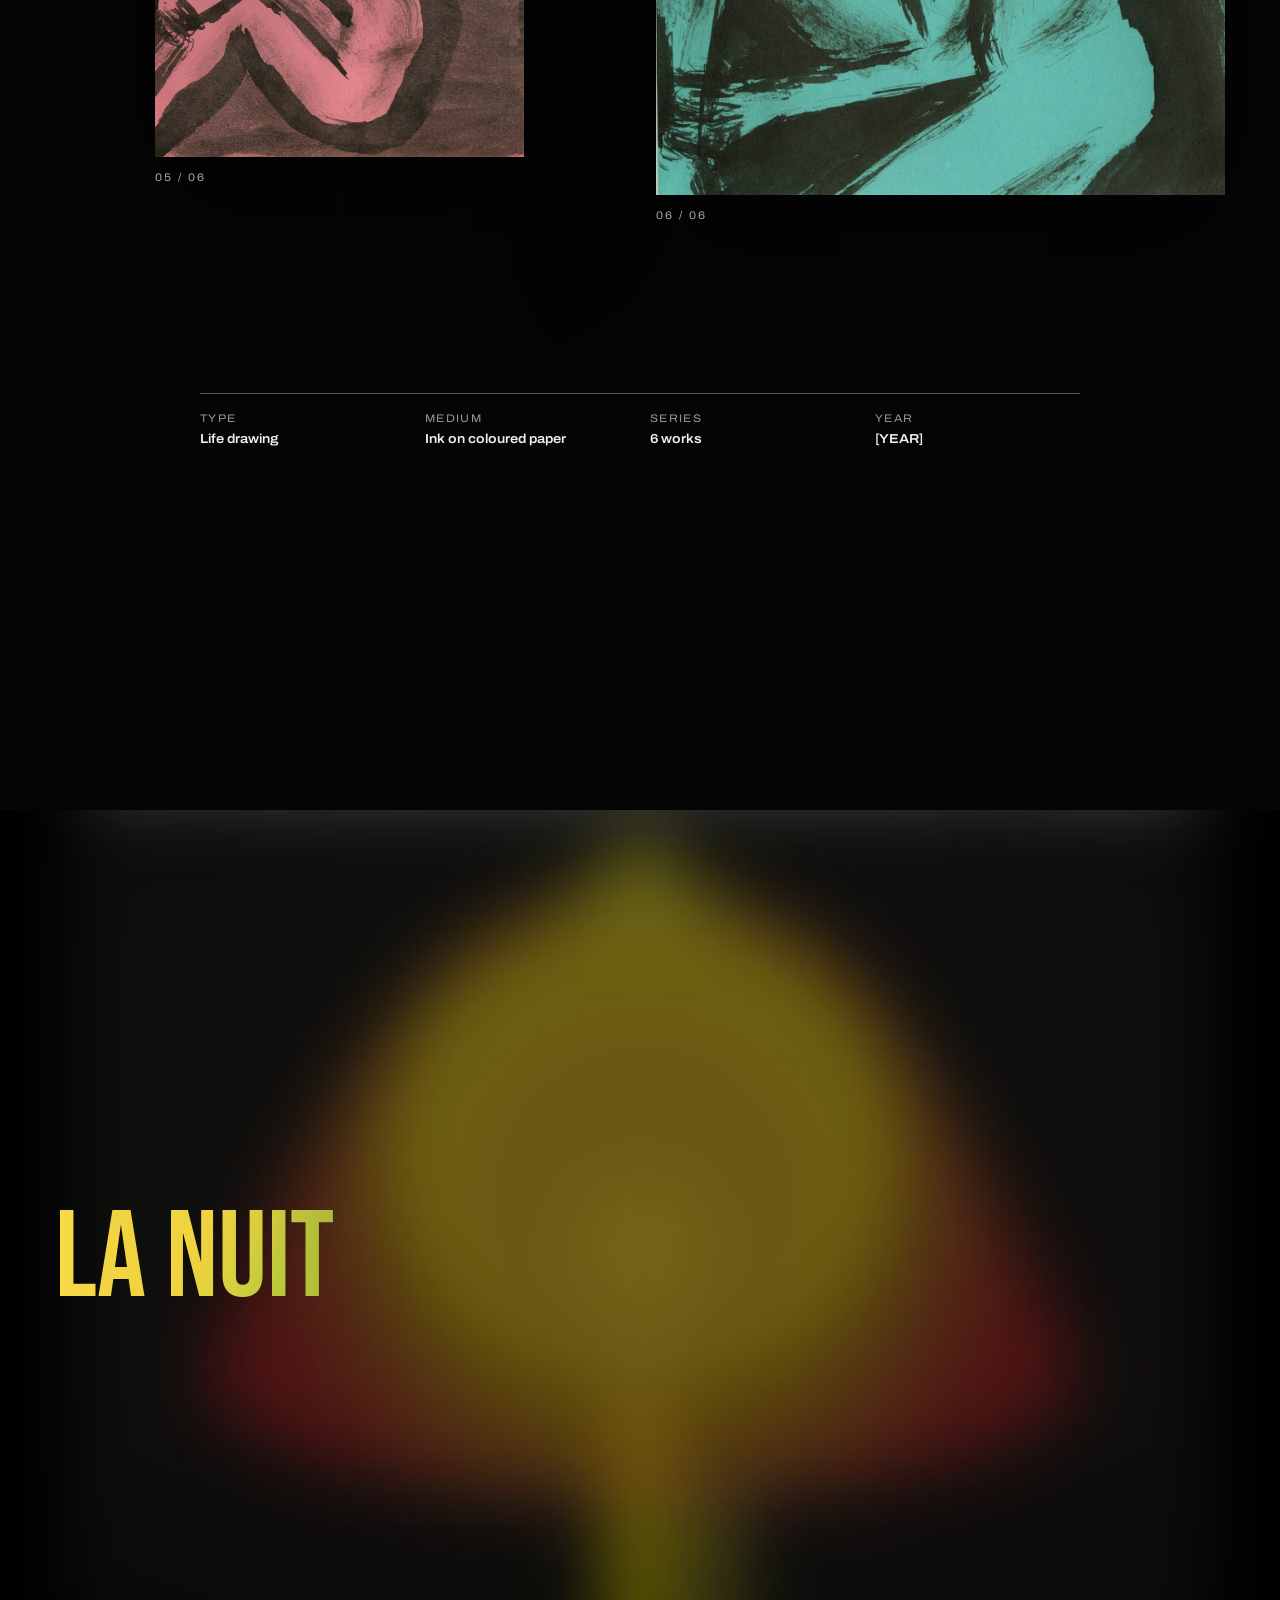
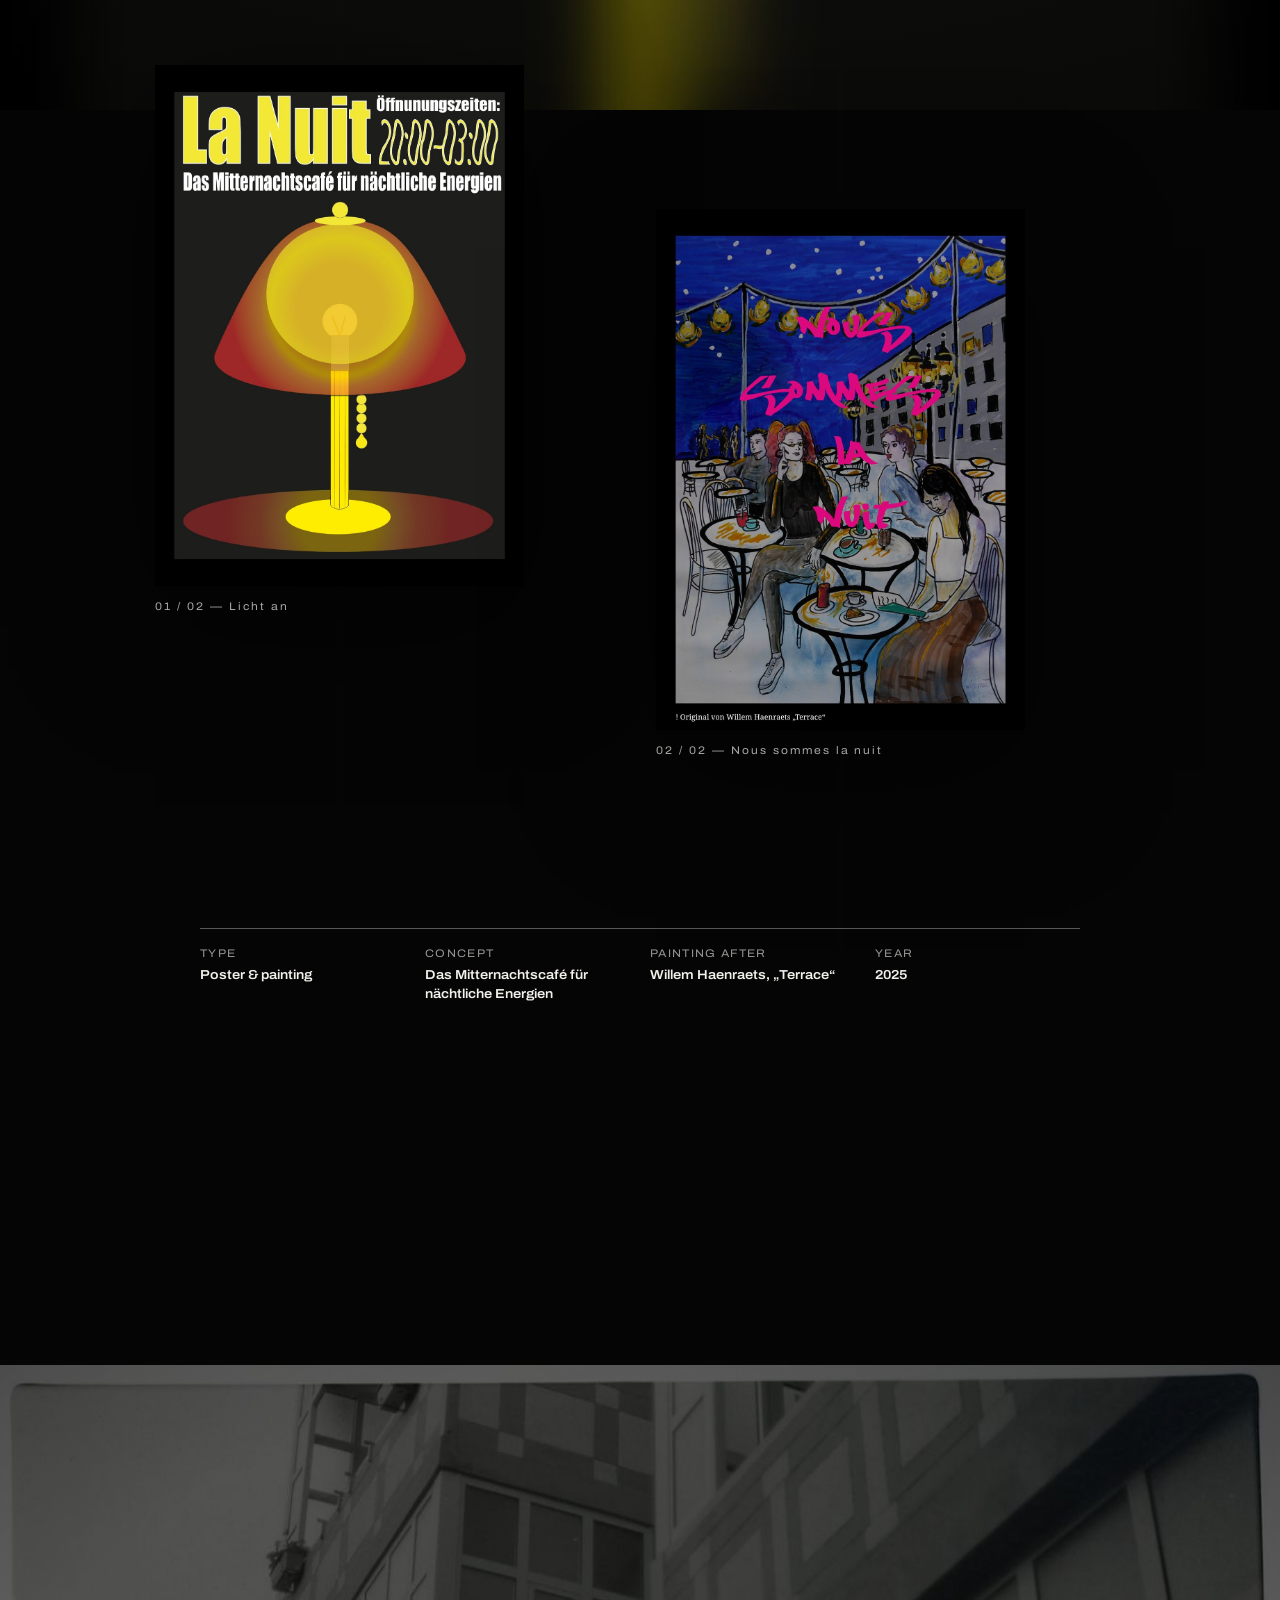
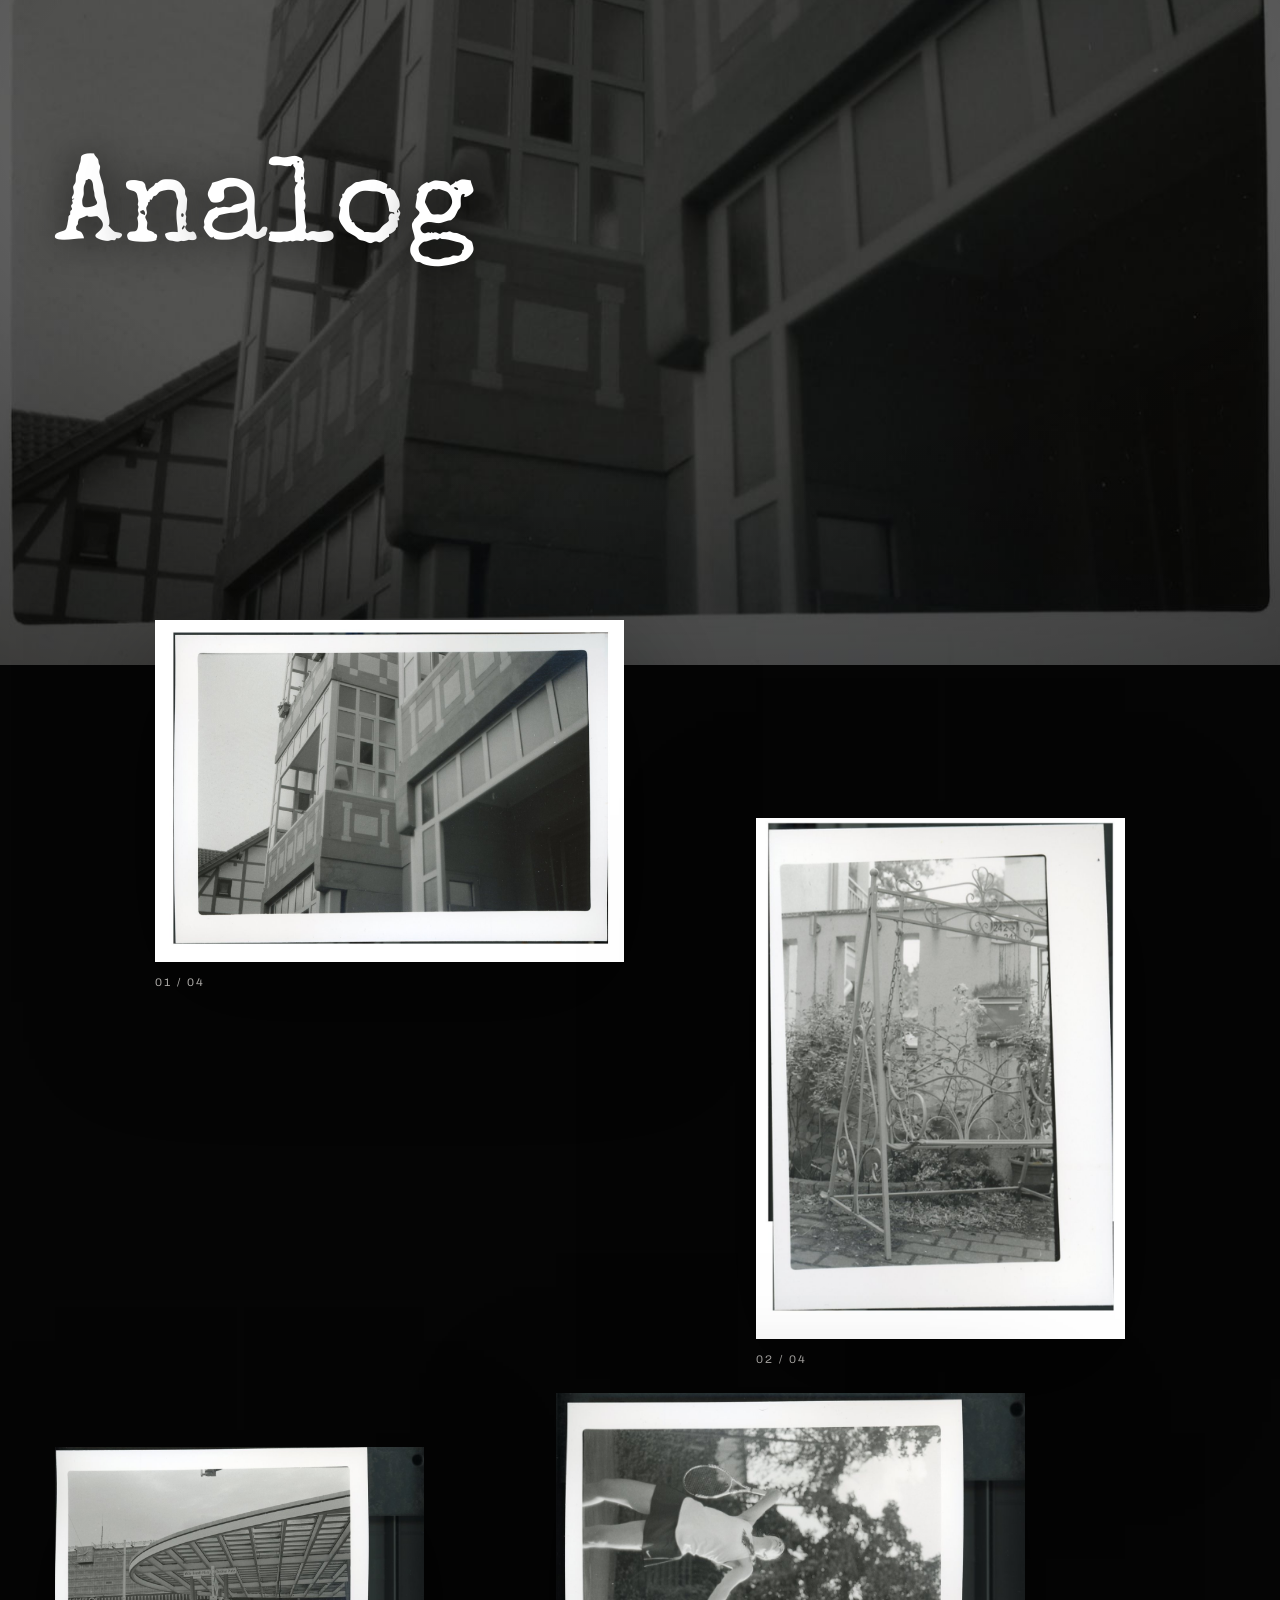
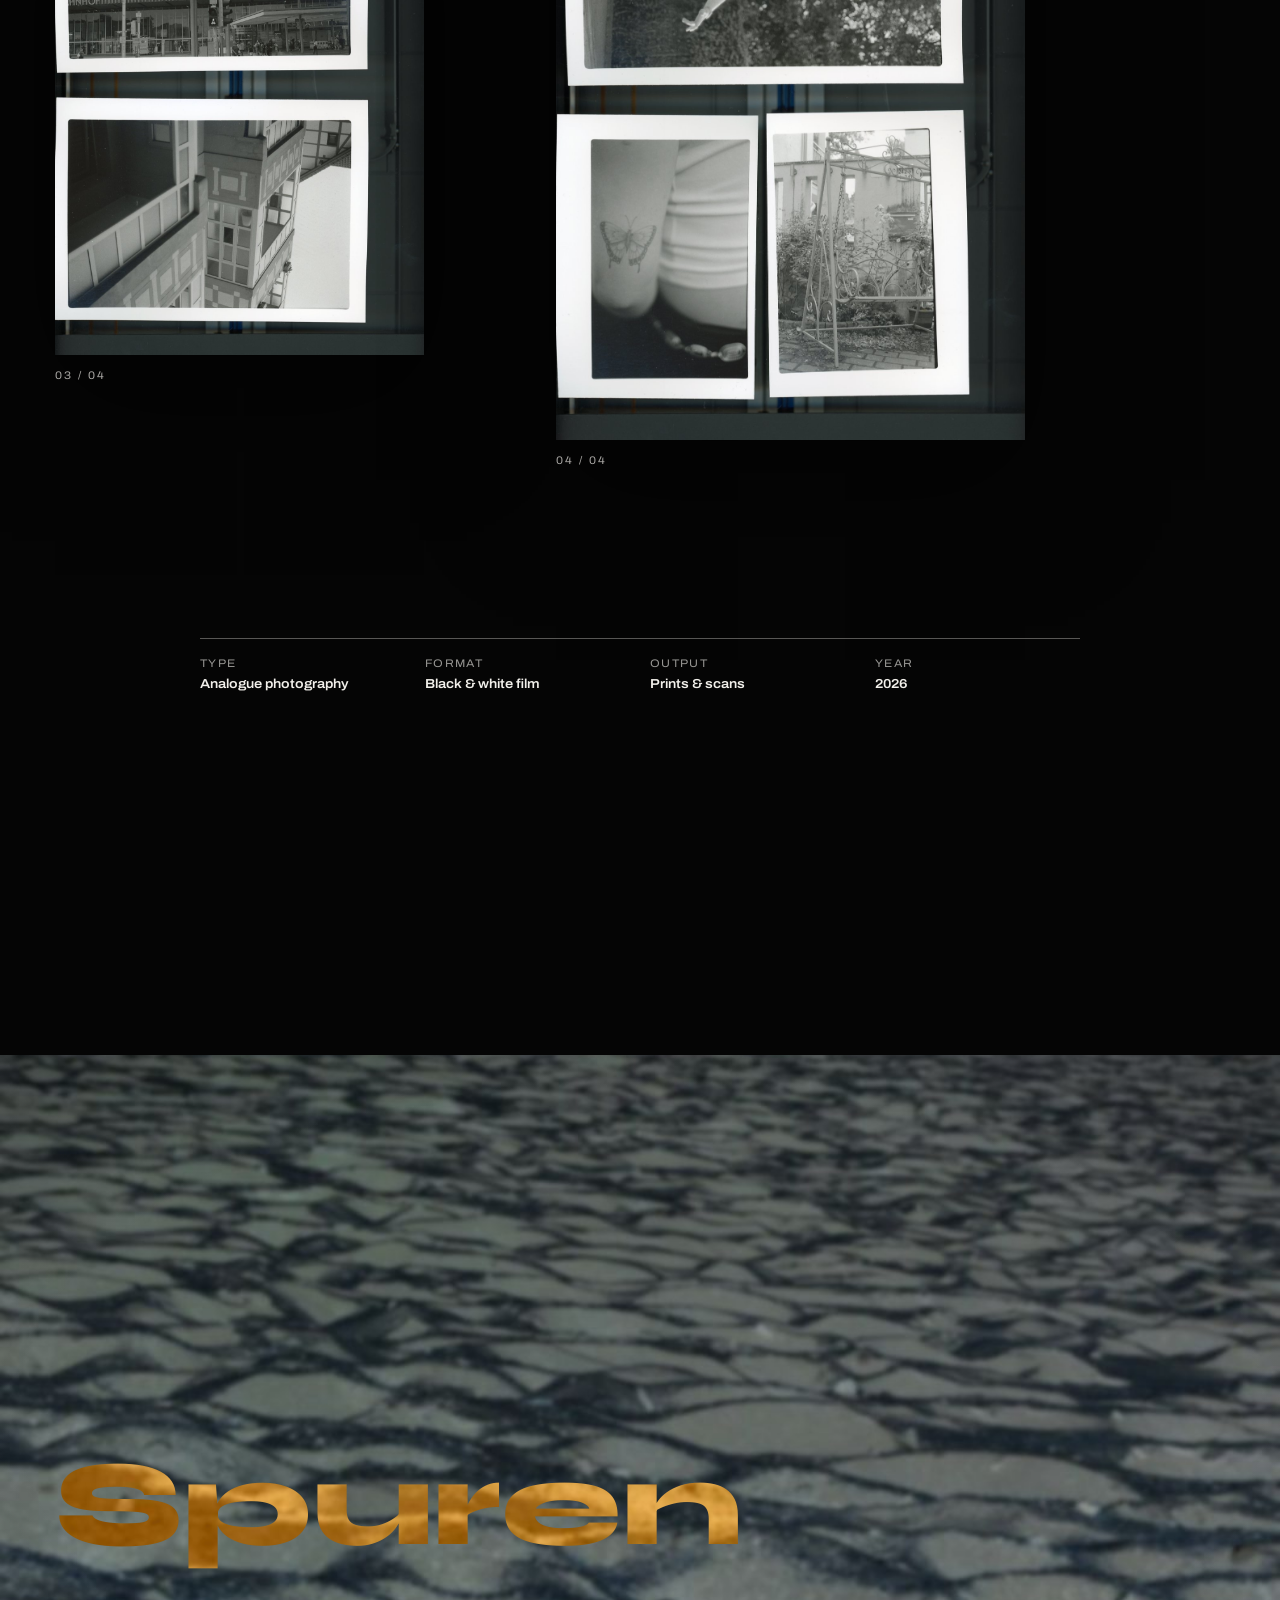
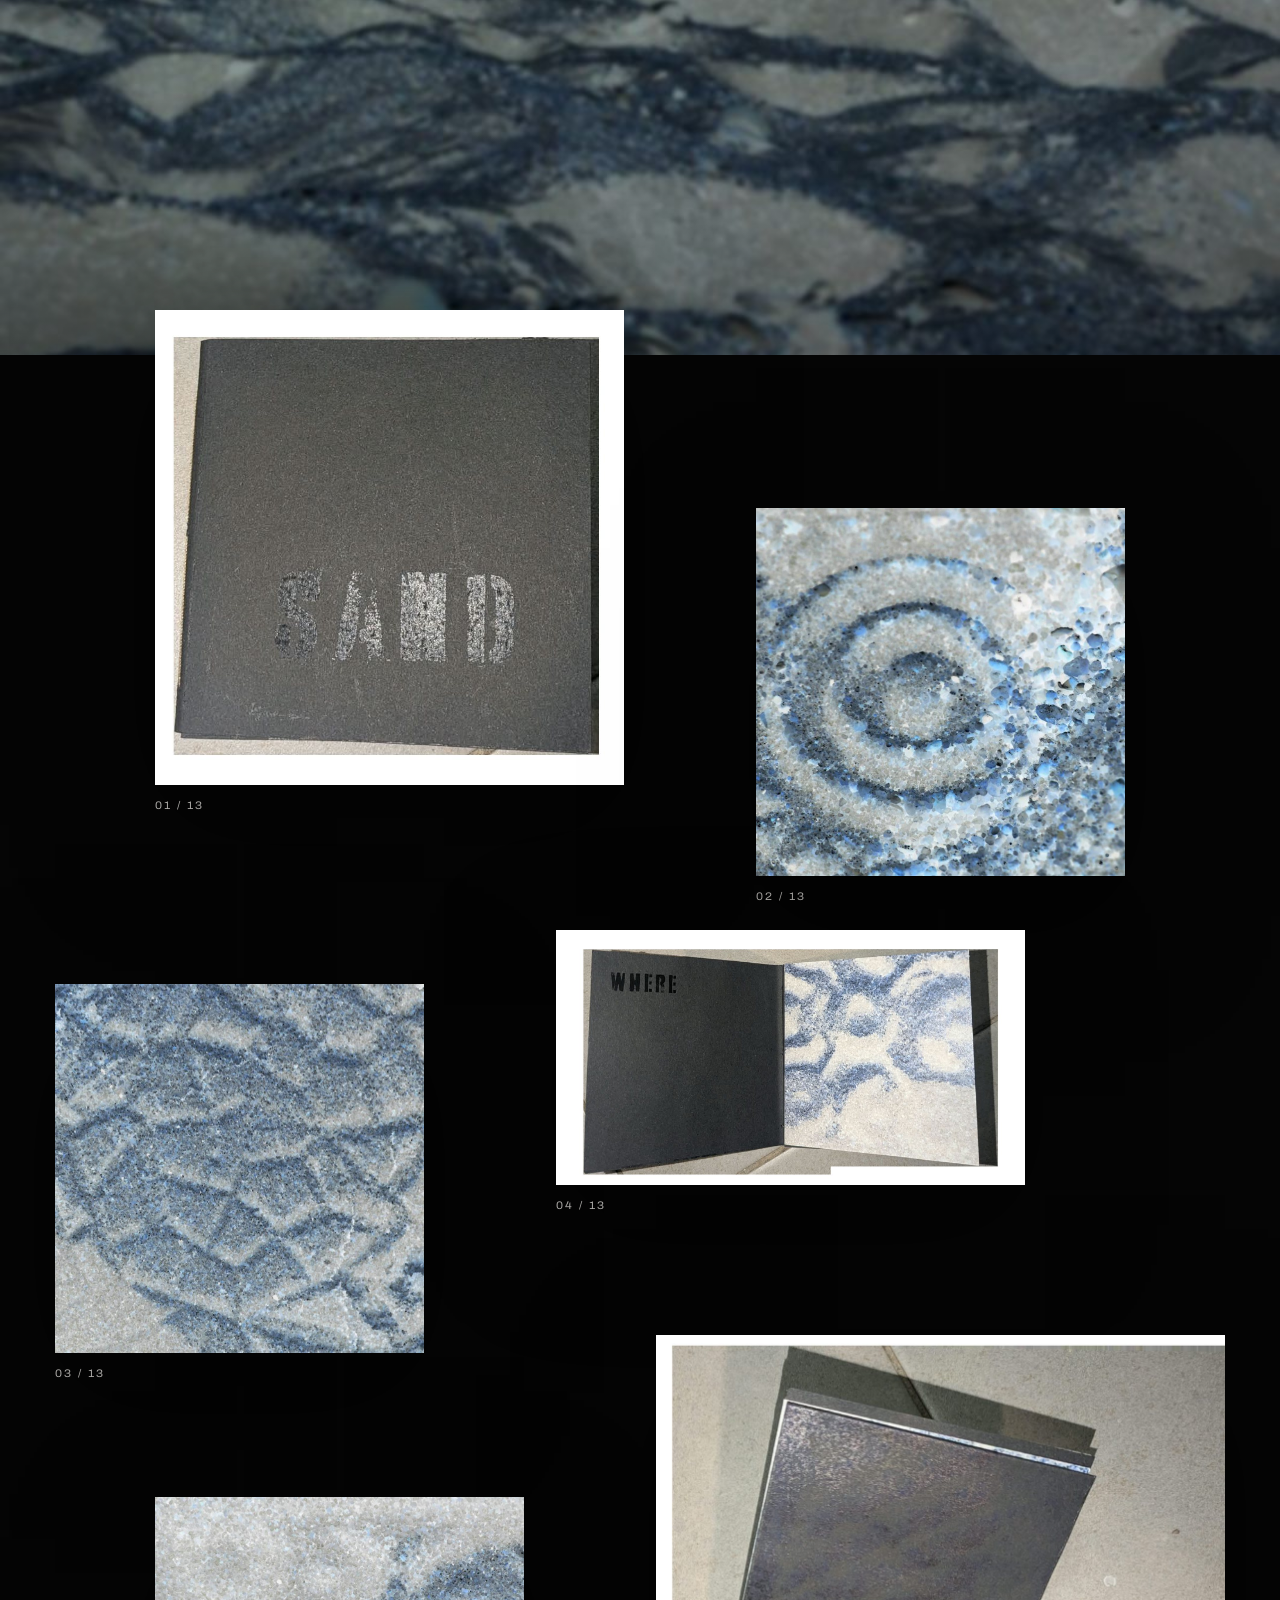
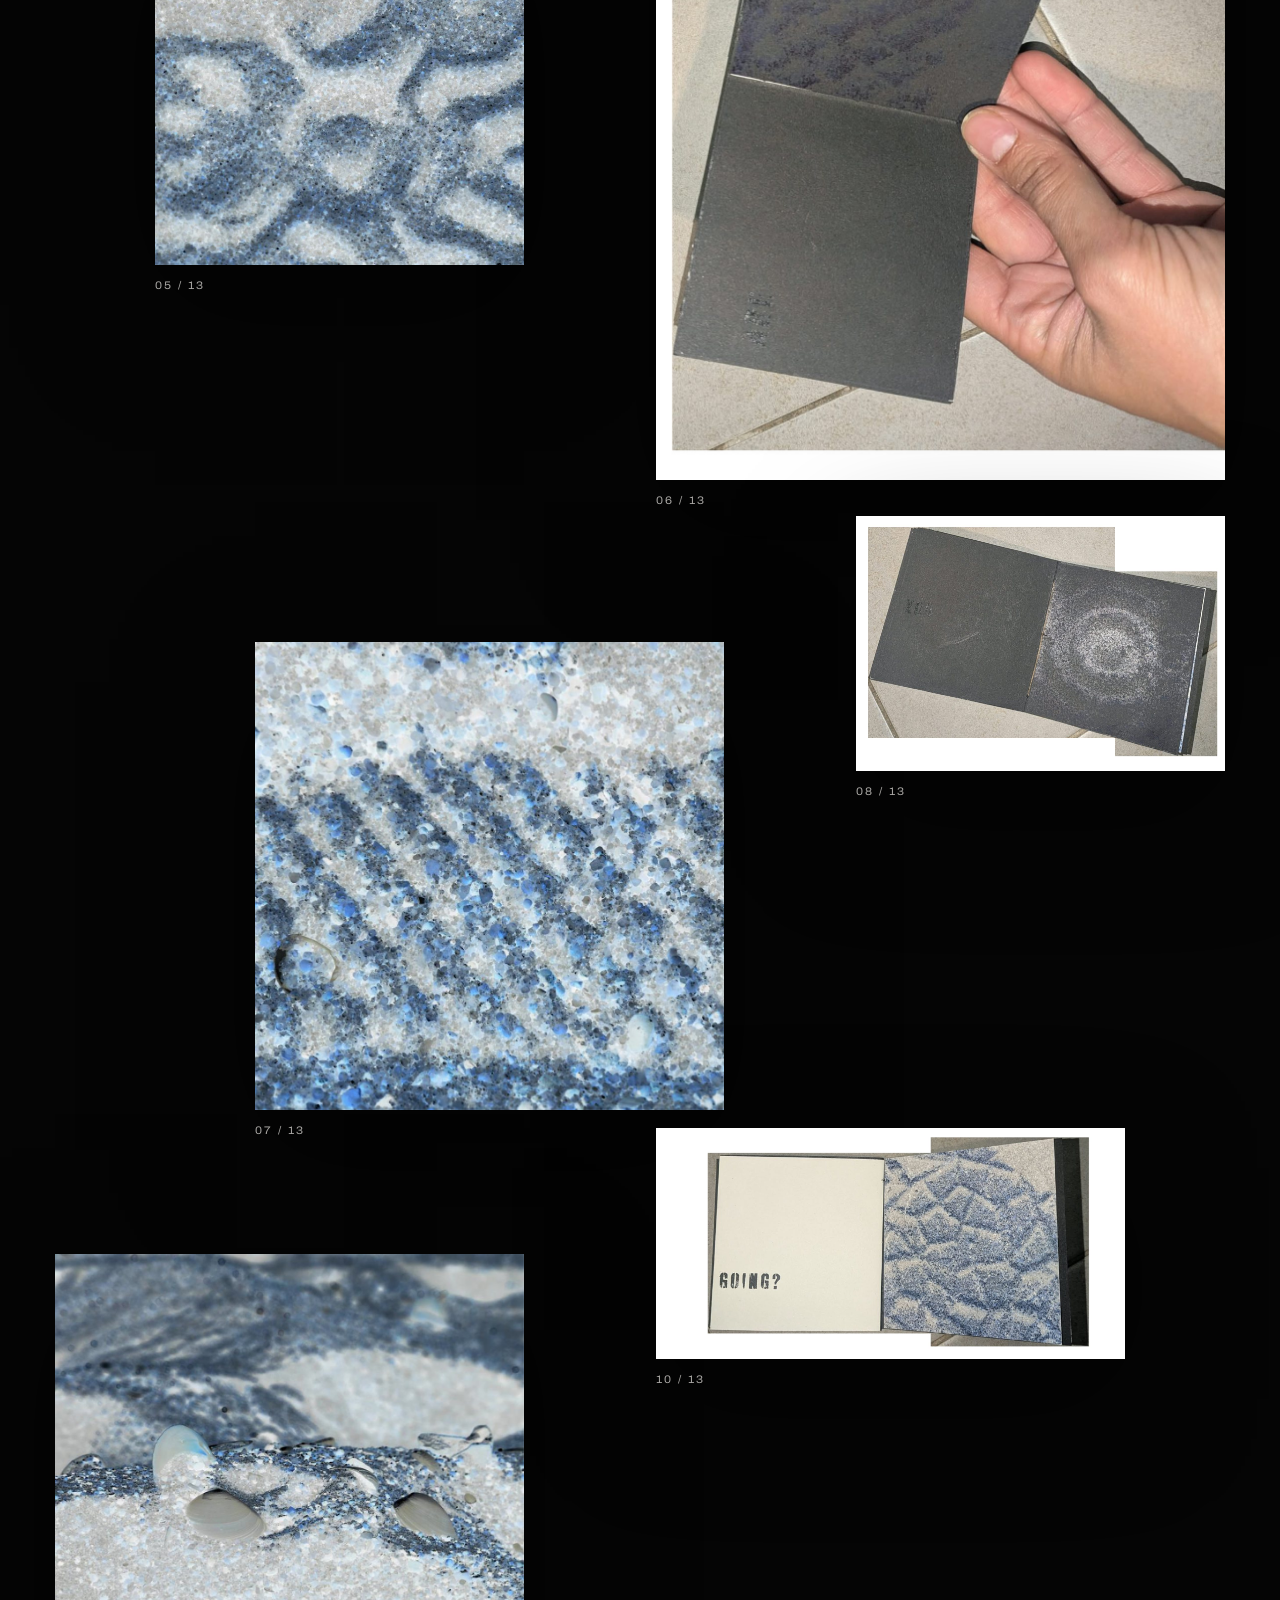
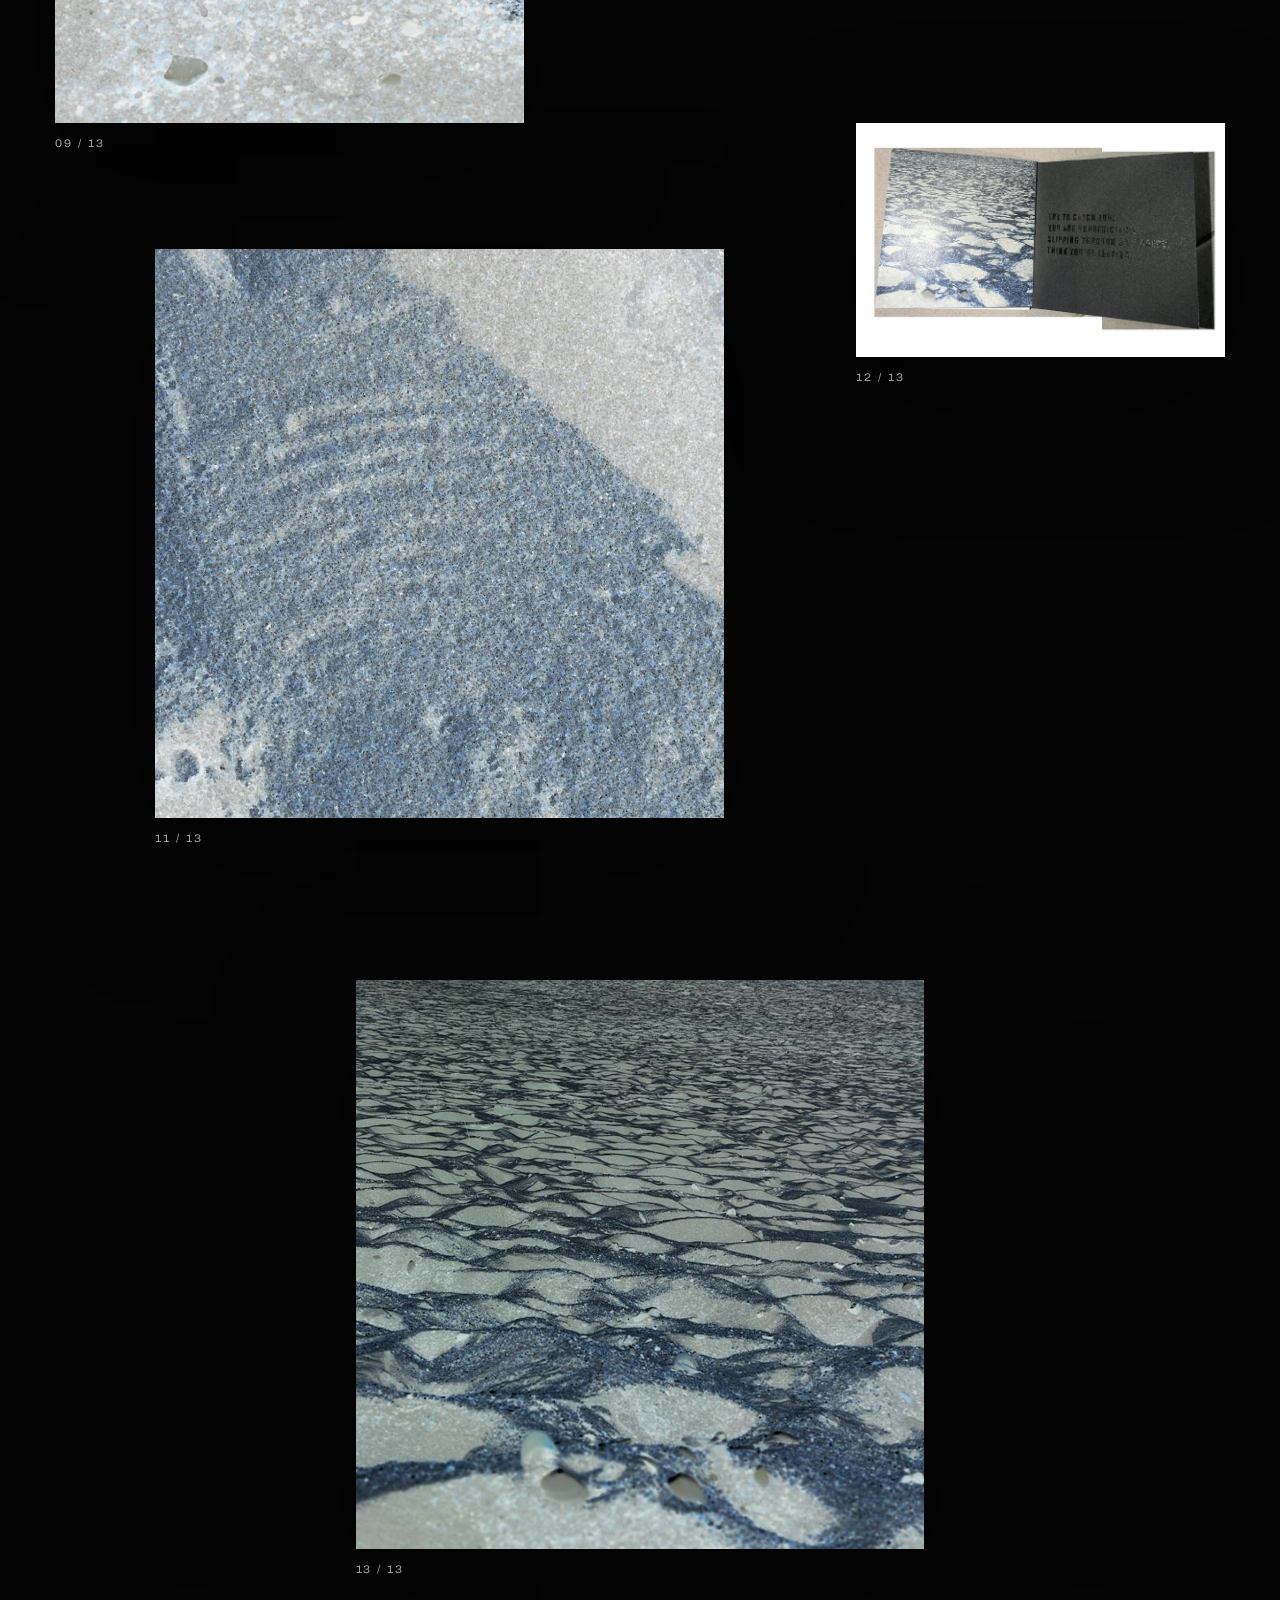
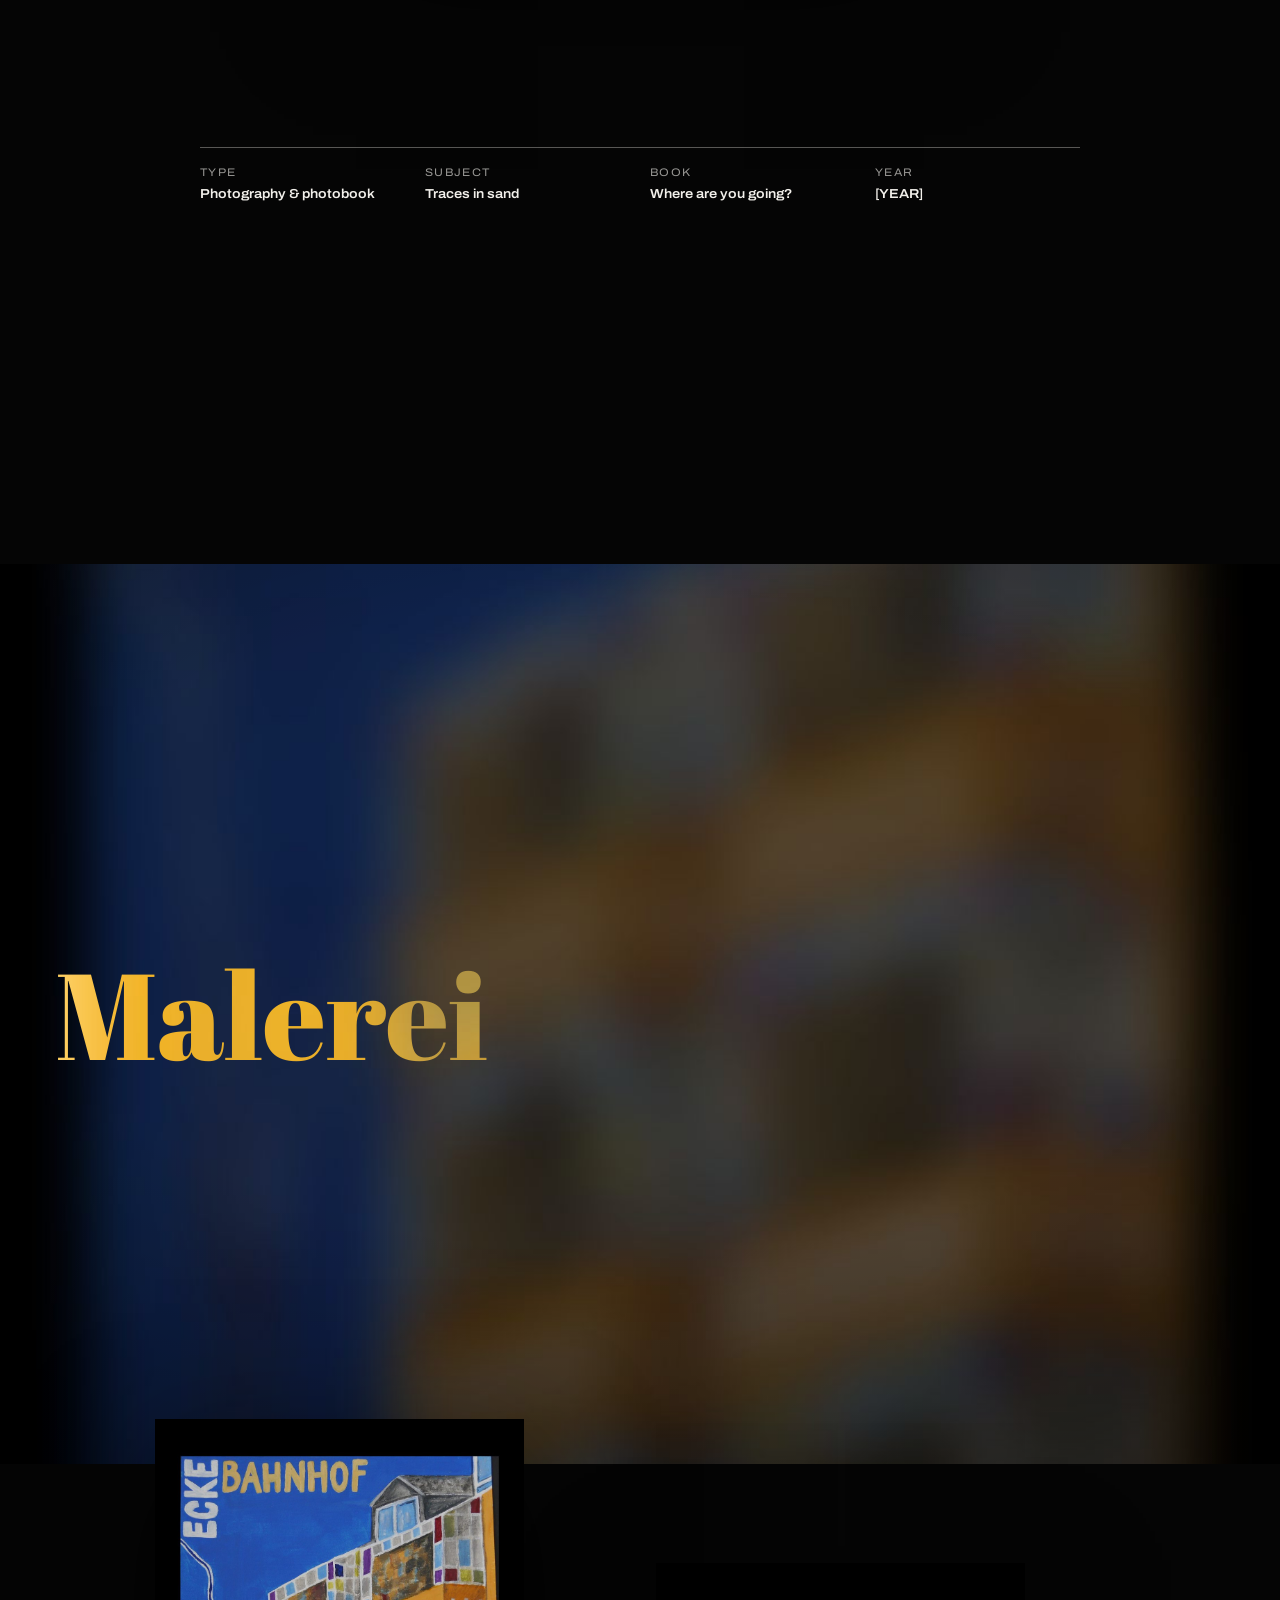
==== commit b0c00bdf: "Mobile: Impressum + E-Mail passen in Breite Updated CSS for contact links and adjusted font sizing l" ====
--- a/jana-website/index.html
+++ b/jana-website/index.html
@@ -122,7 +122,7 @@
   .p-title{font-size:13vw}
   .hero-head,.hero-likes h2{font-size:9.5vw}
   .colophon h2{font-size:13vw}
-  .contact{font-size:6.5vw}.contact a{overflow-wrap:anywhere}
+  .contact{font-size:6.5vw}.contact a{display:inline-block;white-space:nowrap}
   .profile dd a{overflow-wrap:anywhere}
   .meta{grid-template-columns:repeat(2,minmax(0,1fr))}
 }
@@ -380,7 +380,7 @@
       <div><h3 class="wide">Fähigkeiten</h3><ul><li>Fotografie</li><li>Grafikdesign</li><li>Typografie</li><li>Illustration</li><li>Malen</li></ul></div>
     </div>
     <div class="cols">
-      <div><h3 class="wide">Fonts</h3><ul><li>Archivo Expanded</li><li>Syne · Abril Fatface · Pinyon Script</li><li>Permanent Marker · Syne · Special Elite</li><li>Anton · Silkscreen · Playfair Display</li><li>Bebas Neue · Caveat · Unbounded</li><li>Bebas Neue · Caveat · Unbounded</li></ul></div>
+      <div><h3 class="wide">Fonts</h3><ul><li>Archivo Expanded</li><li>Syne · Abril Fatface · Pinyon Script</li><li>Permanent Marker · Syne · Special Elite</li><li>Anton · Silkscreen · Playfair Display</li><li>Bebas Neue · Caveat · Unbounded</li></ul></div>
       <div><h3 class="wide">Website</h3><ul><li>Designed by Jan van der Vorst</li></ul></div>
       <div><h3 class="wide">Imagery</h3><ul><li>All work by Jana Fischer</li></ul></div>
       <div><h3 class="wide">Copyrights</h3><p>© 2026 Jana Fischer</p></div>
@@ -453,9 +453,12 @@
     el.style.fontSize = '';
     var cur = parseFloat(getComputedStyle(el).fontSize);
     var w = el.scrollWidth;
-    var kids = el.querySelectorAll('.line-mask > span, .split');
+    var kids = el.querySelectorAll('.line-mask > span, .split, a');
     kids.forEach(function(k){ w = Math.max(w, k.scrollWidth); });
-    if (w > maxW) el.style.fontSize = Math.floor(cur * maxW / w) + 'px';
+    var r = document.createRange(); r.selectNodeContents(el);
+    var rects = r.getClientRects(), x0 = el.getBoundingClientRect().left;
+    for (var i = 0; i < rects.length; i++) w = Math.max(w, rects[i].right - x0);
+    if (w > maxW) el.style.fontSize = Math.floor(cur * maxW / w * 0.98) + 'px';
   }
   function fitAll(){
     var hh = document.querySelector('.hero-head'), pad = hh ? hh.getBoundingClientRect().left : 20;
@@ -733,6 +736,7 @@
        .add(reveal(), '<0.1')
        .set('.loader', { display: 'none' });
   Promise.all([glReady, fontsReady(THEMES[0])]).then(function(){ fitGiant(); });
+  if (document.fonts && document.fonts.ready) document.fonts.ready.then(function(){ fitAll(); });
 
   /* ---------- scroll effects ---------- */
   function buildScroll(){
